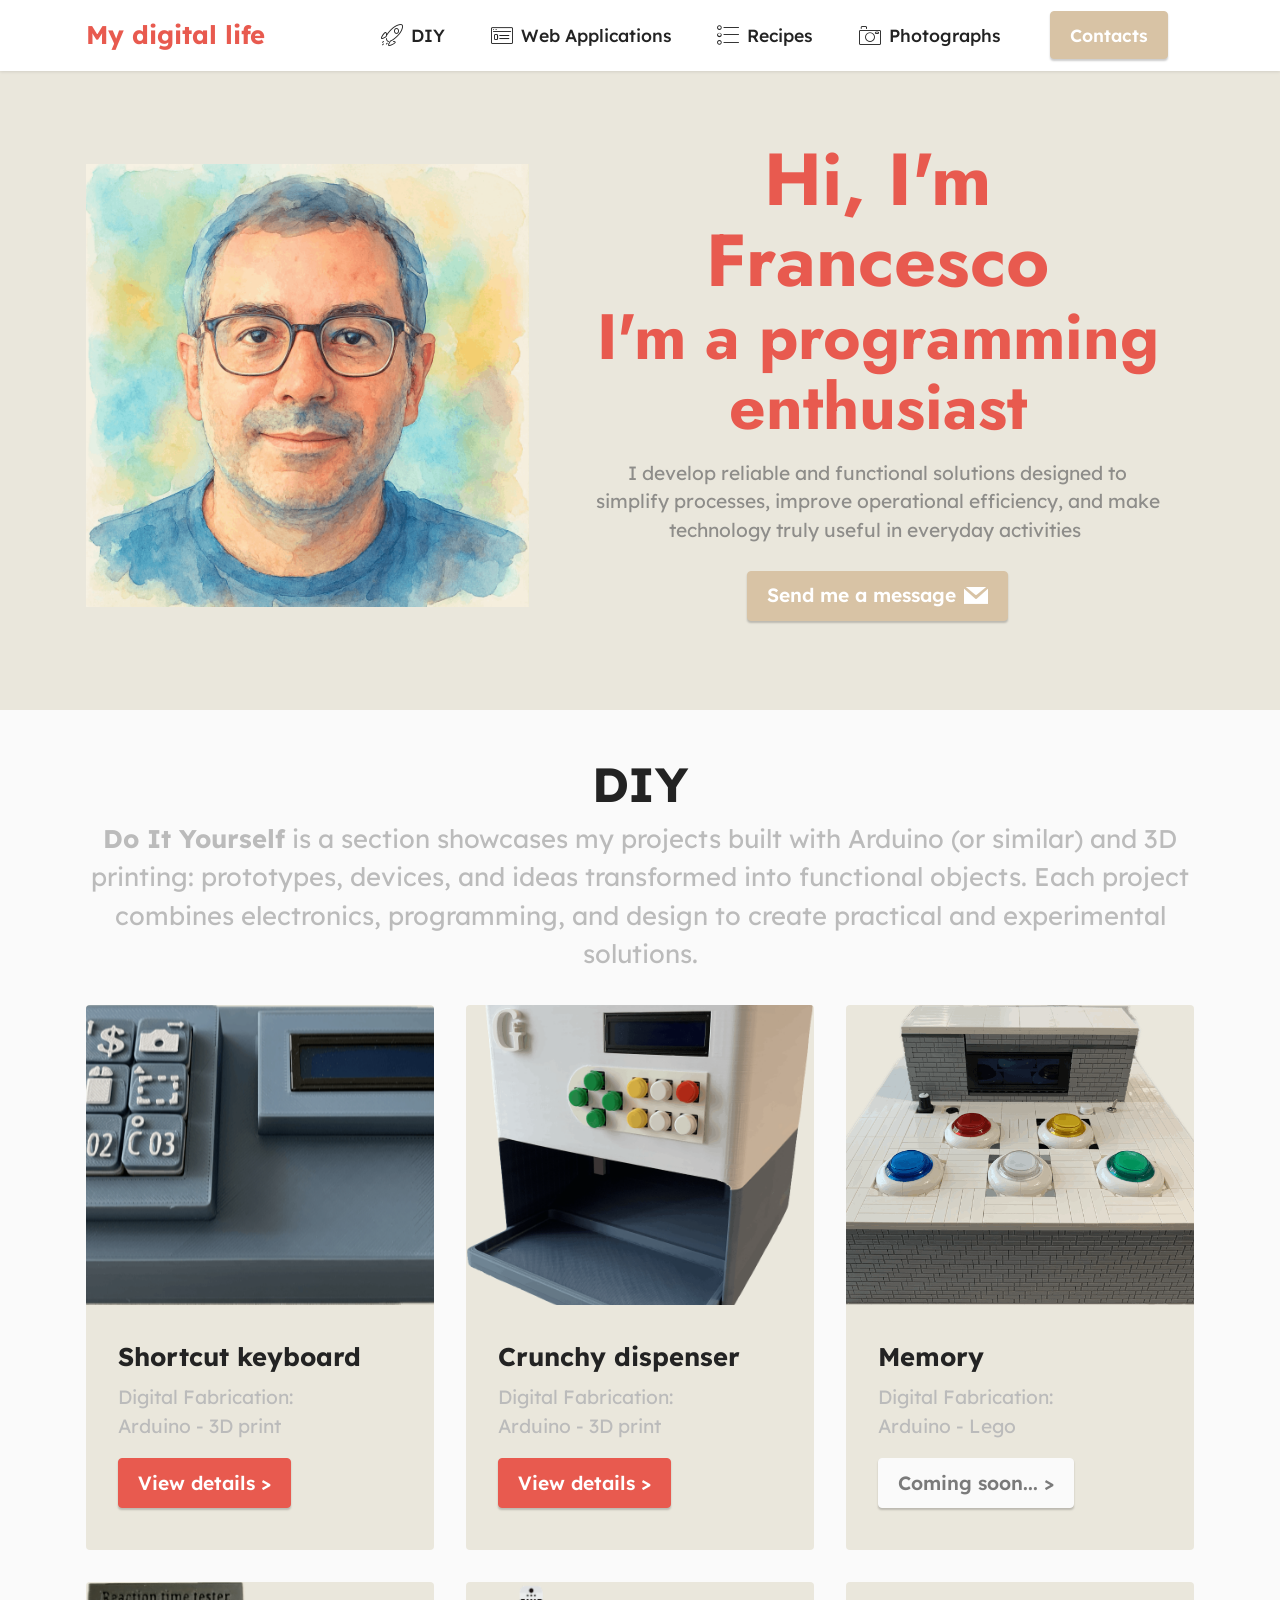
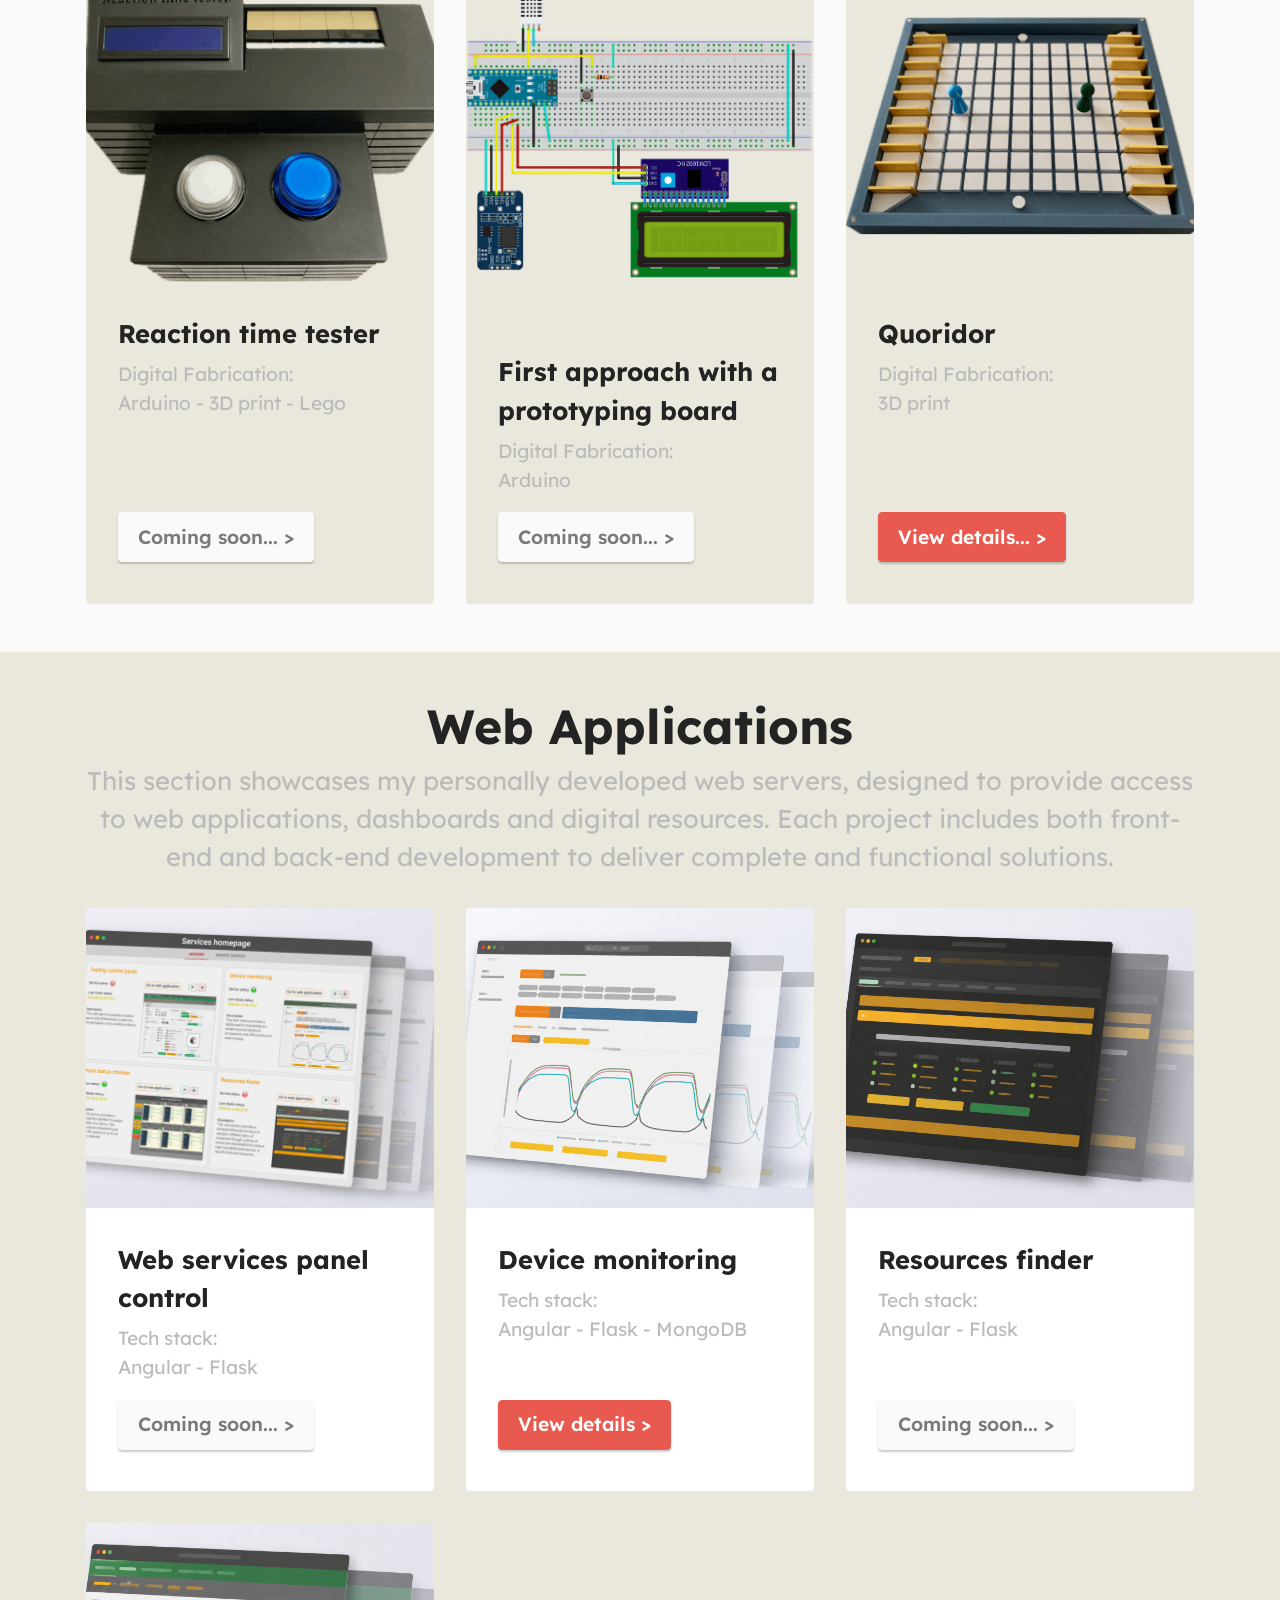
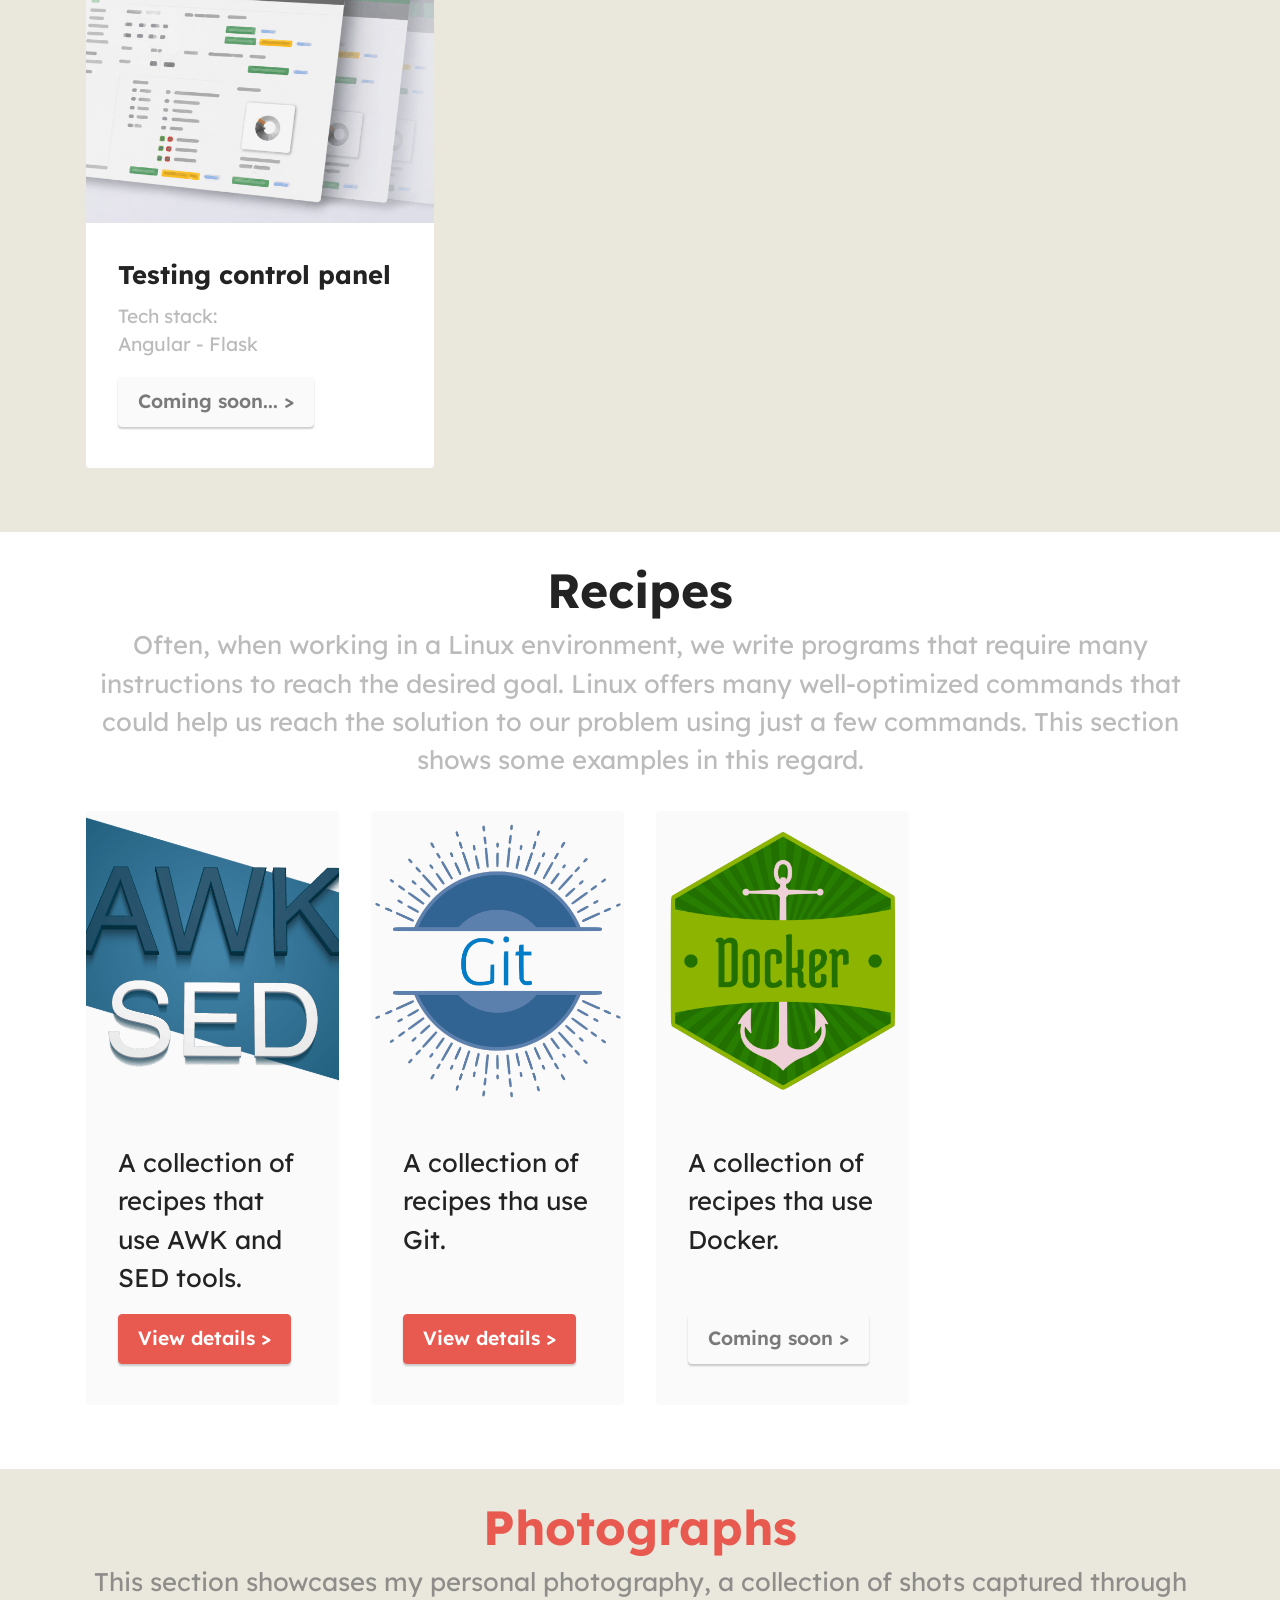
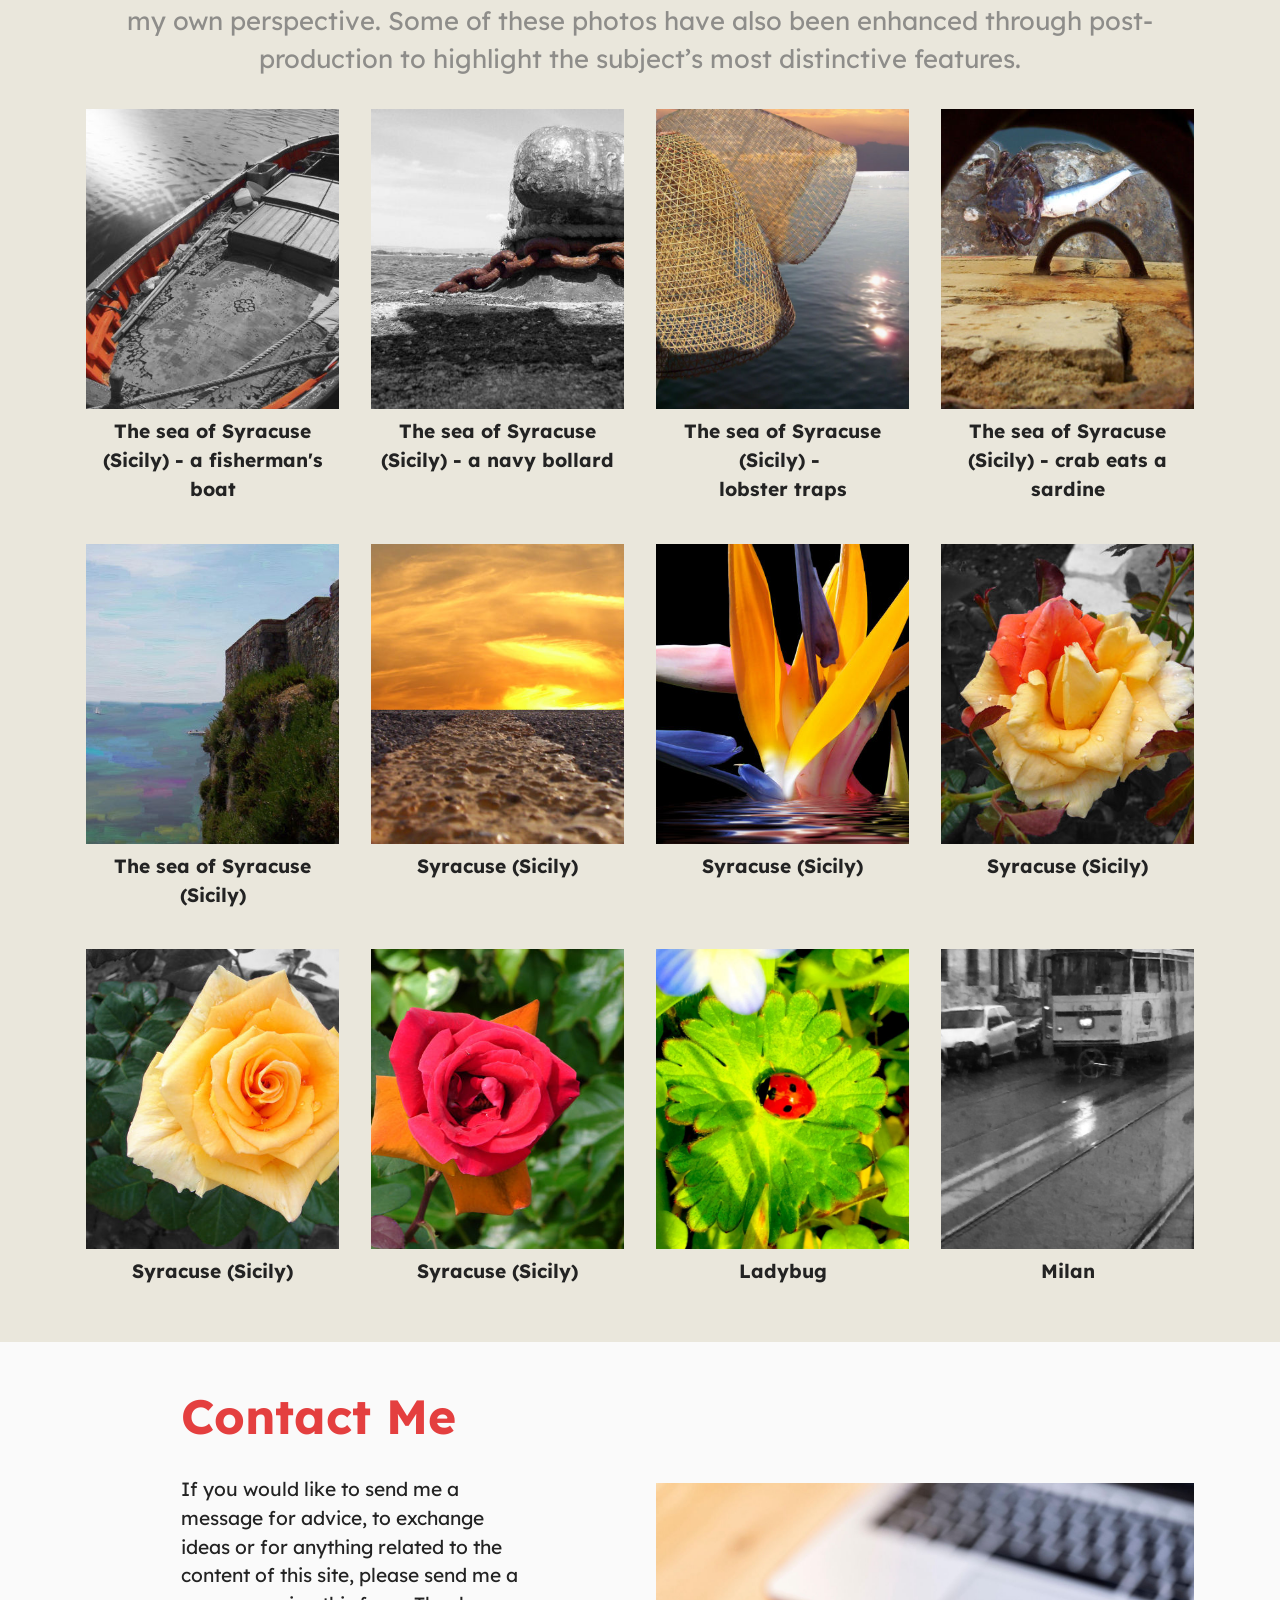
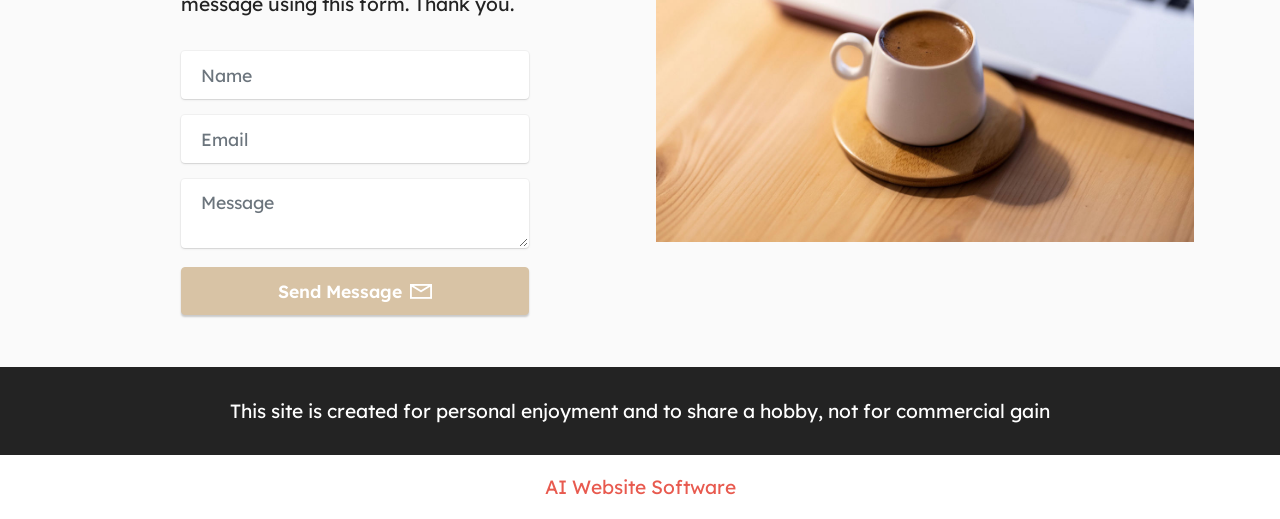
==== index.html @ 58c9d48b "Add prototyping board page" ====
<!DOCTYPE html>
<html  >
<head>
  <!-- Site made with Mobirise Website Builder v6.1.10, https://mobirise.com -->
  <meta charset="UTF-8">
  <meta http-equiv="X-UA-Compatible" content="IE=edge">
  <meta name="generator" content="Mobirise v6.1.10, mobirise.com">
  <meta name="viewport" content="width=device-width, initial-scale=1, minimum-scale=1">
  <link rel="shortcut icon" href="assets/images/logo.png" type="image/x-icon">
  <meta name="description" content="">
  
  
  <title>Home</title>
  <link rel="stylesheet" href="assets/web/assets/mobirise-icons/mobirise-icons.css">
  <link rel="stylesheet" href="assets/web/assets/mobirise-icons2/mobirise2.css">
  <link rel="stylesheet" href="assets/bootstrap/css/bootstrap.min.css">
  <link rel="stylesheet" href="assets/dropdown/css/style.css">
  <link rel="stylesheet" href="assets/socicon/css/styles.css">
  <link rel="stylesheet" href="assets/theme/css/style.css">
  <link rel="preload" href="https://fonts.googleapis.com/css?family=Jost:100,200,300,400,500,600,700,800,900,100i,200i,300i,400i,500i,600i,700i,800i,900i&display=swap" as="style" onload="this.onload=null;this.rel='stylesheet'">
  <noscript><link rel="stylesheet" href="https://fonts.googleapis.com/css?family=Jost:100,200,300,400,500,600,700,800,900,100i,200i,300i,400i,500i,600i,700i,800i,900i&display=swap"></noscript>
  <link rel="preload" href="https://fonts.googleapis.com/css?family=Lexend:100,200,300,400,500,600,700,800,900&display=swap" as="style" onload="this.onload=null;this.rel='stylesheet'">
  <noscript><link rel="stylesheet" href="https://fonts.googleapis.com/css?family=Lexend:100,200,300,400,500,600,700,800,900&display=swap"></noscript>
  <link rel="preload" as="style" href="assets/mobirise/css/mbr-additional.css?v=r45ibG"><link rel="stylesheet" href="assets/mobirise/css/mbr-additional.css?v=r45ibG" type="text/css">

  
  
  
</head>
<body>
  
  <section data-bs-version="5.1" class="menu menu2 cid-sFF0ciwnEL" once="menu" id="menu2-0">
    
    <nav class="navbar navbar-dropdown navbar-fixed-top navbar-expand-lg">
        <div class="container">
            <div class="navbar-brand">
                
                <span class="navbar-caption-wrap"><a class="navbar-caption text-primary display-5" href="index.html">My digital life</a></span>
            </div>
            <button class="navbar-toggler" type="button" data-toggle="collapse" data-bs-toggle="collapse" data-target="#navbarSupportedContent" data-bs-target="#navbarSupportedContent" aria-controls="navbarNavAltMarkup" aria-expanded="false" aria-label="Toggle navigation">
                <div class="hamburger">
                    <span></span>
                    <span></span>
                    <span></span>
                    <span></span>
                </div>
            </button>
            <div class="collapse navbar-collapse" id="navbarSupportedContent">
                <ul class="navbar-nav nav-dropdown" data-app-modern-menu="true"><li class="nav-item"><a class="nav-link link text-black text-primary show display-4" href="index.html#features4-i" aria-expanded="false"><span class="mbri-rocket mbr-iconfont mbr-iconfont-btn"></span>DIY</a></li><li class="nav-item"><a class="nav-link link text-black text-primary display-4" href="index.html#features4-k" aria-expanded="false"><span class="mbri-sites mbr-iconfont mbr-iconfont-btn"></span>Web Applications</a></li><li class="nav-item"><a class="nav-link link text-black text-primary display-4" href="index.html#content2-1x"><span class="mbri-bulleted-list mbr-iconfont mbr-iconfont-btn"></span>Recipes</a></li><li class="nav-item"><a class="nav-link link text-black text-primary display-4" href="index.html#gallery5-0" target="_blank"><span class="mbri-camera mbr-iconfont mbr-iconfont-btn"></span>Photographs</a></li></ul>
                
                <div class="navbar-buttons mbr-section-btn"><a class="btn btn-secondary display-4" href="index.html#form4-6">
                        Contacts</a></div>
            </div>
        </div>
    </nav>
</section>

<section data-bs-version="5.1" class="header11 cid-vdPvAyD0F6" id="header11-x">

    

    

    <div class="container">
        <div class="row justify-content-center">
            <div class="col-12 col-md-5 image-wrapper">
                <img class="w-100" src="assets/images/francesco-1-1024x1024.png" alt="">
            </div>
            <div class="col-12 col-md">
                <div class="text-wrapper text-center">
                    <h1 class="mbr-section-title mbr-fonts-style mb-3 display-1">
                        <strong>
</strong><div><strong style="font-size: 4.6rem;">Hi, I'm</strong></div><div><strong style="font-size: 4.6rem;">Francesco</strong><br></div><div><strong>I'm a programming enthusiast</strong></div></h1>
                    <p class="mbr-text mbr-fonts-style display-7">I develop reliable and functional solutions designed to simplify processes, improve operational efficiency, and make technology truly useful in everyday activities&nbsp;</p>
                    <div class="mbr-section-btn mt-3"><a class="btn btn-secondary display-7" href="index.html#form4-6"><span class="socicon socicon-mail mbr-iconfont mbr-iconfont-btn"></span>Send me a message</a></div>
                </div>
            </div>
        </div>
    </div>
</section>

<section data-bs-version="5.1" class="features4 cid-vdasGCXBmR" id="features4-i">
    
    
    <div class="container">
        <div class="mbr-section-head">
            <h4 class="mbr-section-title mbr-fonts-style align-center mb-0 display-2">
                <strong>DIY</strong></h4>
            <h4 class="mbr-section-subtitle mbr-fonts-style align-center mb-0 mt-2 display-5"><strong>Do It Yourself</strong> is a section showcases my projects built with Arduino (or similar) and 3D printing: prototypes, devices, and ideas transformed into functional objects. Each project combines electronics, programming, and design to create practical and experimental solutions.</h4>
        </div>
        <div class="row mt-4">
            <div class="item features-image col-12 col-md-6 col-lg-4">
                <div class="item-wrapper">
                    <div class="item-img">
                        <img src="assets/images/soggetto-2-816x407.png" alt="" title="" data-slide-to="0" data-bs-slide-to="0">
                    </div>
                    <div class="item-content">
                        <h5 class="item-title mbr-fonts-style display-5"><strong>Shortcut keyboard</strong></h5>
                        <h6 class="item-subtitle mbr-fonts-style mt-1 display-7">Digital Fabrication:<br>Arduino - 3D print</h6>
                        
                    </div>
                    <div class="mbr-section-btn item-footer mt-2"><a href="page1.html" class="btn item-btn btn-primary display-7" target="_blank">View details &gt;</a></div>
                </div>
            </div>
            <div class="item features-image col-12 col-md-6 col-lg-4">
                <div class="item-wrapper">
                    <div class="item-img">
                        <img src="assets/images/dispenser-2-816x970.png" alt="" title="" data-slide-to="1" data-bs-slide-to="1">
                    </div>
                    <div class="item-content">
                        <h5 class="item-title mbr-fonts-style display-5"><strong>Crunchy dispenser</strong></h5>
                        <h6 class="item-subtitle mbr-fonts-style mt-1 display-7">Digital Fabrication:<br>Arduino - 3D print</h6>
                        
                    </div>
                    <div class="mbr-section-btn item-footer mt-2"><a href="page2.html" class="btn item-btn btn-primary display-7" target="_blank">View details &gt;</a></div>
                </div>
            </div>
            <div class="item features-image col-12 col-md-6 col-lg-4">
                <div class="item-wrapper">
                    <div class="item-img">
                        <img src="assets/images/dispenser-816x531.png" alt="" title="" data-slide-to="2" data-bs-slide-to="2">
                    </div>
                    <div class="item-content">
                        <h5 class="item-title mbr-fonts-style display-5"><strong>Memory</strong></h5>
                        <h6 class="item-subtitle mbr-fonts-style mt-1 display-7">Digital Fabrication:<br>Arduino - Lego</h6>
                        
                    </div>
                    <div class="mbr-section-btn item-footer mt-2"><a href="index.html" class="btn item-btn btn-white display-7">Coming soon... &gt;</a></div>
                </div>
            </div><div class="item features-image col-12 col-md-6 col-lg-4">
                <div class="item-wrapper">
                    <div class="item-img">
                        <img src="assets/images/reaction-time-tester.-816x626.png" alt="" title="" data-slide-to="3" data-bs-slide-to="3">
                    </div>
                    <div class="item-content">
                        <h5 class="item-title mbr-fonts-style display-5"><strong>Reaction time tester</strong></h5>
                        <h6 class="item-subtitle mbr-fonts-style mt-1 display-7">Digital Fabrication:<br>Arduino - 3D print - Lego</h6>
                        
                    </div>
                    <div class="mbr-section-btn item-footer mt-2"><a href="index.html" class="btn item-btn btn-white display-7">Coming soon... &gt;</a></div>
                </div>
            </div><div class="item features-image col-12 col-md-6 col-lg-4">
                <div class="item-wrapper">
                    <div class="item-img">
                        <img src="assets/images/breadboardview-765x636.png" alt="" title="" data-slide-to="4" data-bs-slide-to="4">
                    </div>
                    <div class="item-content">
                        <h5 class="item-title mbr-fonts-style display-5"><br><div><strong>First approach with a prototyping board</strong></div></h5>
                        <h6 class="item-subtitle mbr-fonts-style mt-1 display-7">Digital Fabrication:<br>Arduino</h6>
                        
                    </div>
                    <div class="mbr-section-btn item-footer mt-2"><a href="index.html" class="btn item-btn btn-white display-7">Coming soon... &gt;</a></div>
                </div>
            </div><div class="item features-image col-12 col-md-6 col-lg-4">
                <div class="item-wrapper">
                    <div class="item-img">
                        <img src="assets/images/quoridor-s1-816x614.png" alt="" title="" data-slide-to="5" data-bs-slide-to="5">
                    </div>
                    <div class="item-content">
                        <h5 class="item-title mbr-fonts-style display-5"><strong>Quoridor</strong></h5>
                        <h6 class="item-subtitle mbr-fonts-style mt-1 display-7">Digital Fabrication:<br>3D print</h6>
                        
                    </div>
                    <div class="mbr-section-btn item-footer mt-2"><a href="page4.html" class="btn item-btn btn-primary display-7" target="_blank">View details... &gt;</a></div>
                </div>
            </div>

        </div>
    </div>
</section>

<section data-bs-version="5.1" class="features4 cid-vdaPgV0mDI" id="features4-k">
    
    
    <div class="container">
        <div class="mbr-section-head">
            <h4 class="mbr-section-title mbr-fonts-style align-center mb-0 display-2">
                <strong>Web Applications</strong></h4>
            <h5 class="mbr-section-subtitle mbr-fonts-style align-center mb-0 mt-2 display-5">This section showcases my personally developed web servers, designed to provide access to web applications, dashboards and digital resources. Each project includes both front-end and back-end development to deliver complete and functional solutions.</h5>
        </div>
        <div class="row mt-4">
            <div class="item features-image col-12 col-md-6 col-lg-4">
                <div class="item-wrapper">
                    <div class="item-img">
                        <img src="assets/images/img-control-web-masaic-816x604.png" alt="Mobirise Website Builder" title="">
                    </div>
                    <div class="item-content">
                        <h5 class="item-title mbr-fonts-style display-5"><strong>Web services panel control</strong></h5>
                        <h6 class="item-subtitle mbr-fonts-style mt-1 display-7">Tech stack:<br>Angular - Flask</h6>
                        
                    </div>
                    <div class="mbr-section-btn item-footer mt-2"><a href="index.html" class="btn item-btn btn-white display-7">Coming soon... &gt;</a></div>
                </div>
            </div>
            <div class="item features-image col-12 col-md-6 col-lg-4">
                <div class="item-wrapper">
                    <div class="item-img">
                        <img src="assets/images/img-device-monitoring-1-816x554.png" alt="" title="">
                    </div>
                    <div class="item-content">
                        <h5 class="item-title mbr-fonts-style display-5"><div><strong>Device monitoring</strong></div></h5>
                        <h6 class="item-subtitle mbr-fonts-style mt-1 display-7">Tech stack:<br>Angular - Flask - MongoDB</h6>
                        
                    </div>
                    <div class="mbr-section-btn item-footer mt-2"><a href="page6.html" class="btn item-btn btn-primary display-7" target="_blank">View details &gt;</a></div>
                </div>
            </div><div class="item features-image col-12 col-md-6 col-lg-4">
                <div class="item-wrapper">
                    <div class="item-img">
                        <img src="assets/images/img-catalog-mosaic-816x554.png" alt="" title="" data-slide-to="3" data-bs-slide-to="4">
                    </div>
                    <div class="item-content">
                        <h5 class="item-title mbr-fonts-style display-5"><strong>Resources finder</strong></h5>
                        <h6 class="item-subtitle mbr-fonts-style mt-1 display-7">Tech stack:<br>Angular - Flask</h6>
                        
                    </div>
                    <div class="mbr-section-btn item-footer mt-2"><a href="index.html" class="btn item-btn btn-white display-7">Coming soon... &gt;</a></div>
                </div>
            </div><div class="item features-image col-12 col-md-6 col-lg-4">
                <div class="item-wrapper">
                    <div class="item-img">
                        <img src="assets/images/img-tester-device-mosaic-816x555.png" alt="" title="" data-slide-to="4" data-bs-slide-to="5">
                    </div>
                    <div class="item-content">
                        <h5 class="item-title mbr-fonts-style display-5"><strong>Testing control panel</strong></h5>
                        <h6 class="item-subtitle mbr-fonts-style mt-1 display-7">Tech stack:<br>Angular - Flask</h6>
                        
                    </div>
                    <div class="mbr-section-btn item-footer mt-2"><a href="index.html" class="btn item-btn btn-white display-7">Coming soon... &gt;</a></div>
                </div>
            </div>
            

        </div>
    </div>
</section>

<section data-bs-version="5.1" class="content2 cid-veBmWMuYxO" id="content2-1x">
    
    
    <div class="container">
        <div class="mbr-section-head">
            <h4 class="mbr-section-title mbr-fonts-style align-center mb-0 display-2"><strong>Recipes</strong></h4>
            <h5 class="mbr-section-subtitle mbr-fonts-style align-center mb-0 mt-2 display-5">Often, when working in a Linux environment, we write programs that require many instructions to reach the desired goal. Linux offers many well-optimized commands that could help us reach the solution to our problem using just a few commands. This section shows some examples in this regard.</h5>
        </div>
        <div class="row mt-4">
            <div class="item features-image col-12 col-md-6 col-lg-3">
                <div class="item-wrapper">
                    <div class="item-img">
                        <img src="assets/images/img-awk-sed-595x595.png" alt="Mobirise Website Builder" title="" data-slide-to="0" data-bs-slide-to="0">
                    </div>
                    <div class="item-content">
                        <h5 class="item-title mbr-fonts-style display-5">A collection of recipes that use AWK and SED tools.</h5>
                        
                        
                    </div>
                    <div class="mbr-section-btn item-footer mt-2"><a class="btn item-btn btn-primary display-7" href="page3.html" target="_blank">View details &gt;</a></div>
                </div>
            </div>
            <div class="item features-image col-12 col-md-6 col-lg-3">
                <div class="item-wrapper">
                    <div class="item-img">
                        <img src="assets/images/git-logo-596x596.png" alt="Mobirise Website Builder" title="" data-slide-to="1" data-bs-slide-to="1">
                    </div>
                    <div class="item-content">
                        <h5 class="item-title mbr-fonts-style display-5">A collection of recipes tha use Git.</h5>
                        
                        
                    </div>
                    <div class="mbr-section-btn item-footer mt-2"><a href="page5.html" class="btn item-btn btn-primary display-7" target="_blank">View details &gt;</a></div>
                </div>
            </div><div class="item features-image col-12 col-md-6 col-lg-3">
                <div class="item-wrapper">
                    <div class="item-img">
                        <img src="assets/images/img-recipe-docker-1024x1024.png" alt="Mobirise Website Builder" title="" data-slide-to="2" data-bs-slide-to="2">
                    </div>
                    <div class="item-content">
                        <h5 class="item-title mbr-fonts-style display-5">A collection of recipes tha use Docker.</h5>
                        
                        
                    </div>
                    <div class="mbr-section-btn item-footer mt-2"><a href="index.html" class="btn item-btn btn-white display-7">Coming soon &gt;</a></div>
                </div>
            </div>
            

        </div>
    </div>
</section>

<section data-bs-version="5.1" class="gallery5 mbr-gallery cid-vd1FthjIG8" id="gallery5-0">
    

    

    <div class="container">
        <div class="mbr-section-head">
            <h3 class="mbr-section-title mbr-fonts-style align-center m-0 display-2"><strong>Photographs</strong></h3>
            <h4 class="mbr-section-subtitle mbr-fonts-style align-center mb-0 mt-2 display-5">This section showcases my personal photography, a collection of shots captured through my own perspective. Some of these photos have also been enhanced through post-production to highlight the subject’s most distinctive features.</h4>
        </div>
        <div class="row mbr-gallery mt-4">
            <div class="col-12 col-md-6 col-lg-3 item gallery-image active">
                <div class="item-wrapper" data-toggle="modal" data-bs-toggle="modal" data-target="#vialQbQ2Az-modal" data-bs-target="#vialQbQ2Az-modal">
                    <img class="w-100" src="assets/images/100-1818-plus5-noiseless-596x450.jpg" alt="" data-slide-to="0" data-bs-slide-to="0" data-target="#lb-vialQbQ2Az" data-bs-target="#lb-vialQbQ2Az">
                    <div class="icon-wrapper">
                        <span class="mobi-mbri mobi-mbri-search mbr-iconfont mbr-iconfont-btn"></span>
                    </div>
                </div>
                <h6 class="mbr-item-subtitle mbr-fonts-style align-center mb-2 mt-2 display-7"><strong>The sea of Syracuse (Sicily) - a fisherman's boat</strong></h6>
            </div>
            
            <div class="col-12 col-md-6 col-lg-3 item gallery-image">
                <div class="item-wrapper" data-toggle="modal" data-bs-toggle="modal" data-target="#vialQbQ2Az-modal" data-bs-target="#vialQbQ2Az-modal">
                    <img class="w-100" src="assets/images/100-1758-plus2-596x450.jpg" alt="" data-slide-to="1" data-bs-slide-to="1" data-target="#lb-vialQbQ2Az" data-bs-target="#lb-vialQbQ2Az">
                    <div class="icon-wrapper">
                        <span class="mobi-mbri mobi-mbri-search mbr-iconfont mbr-iconfont-btn"></span>
                    </div>
                </div>
                <h6 class="mbr-item-subtitle mbr-fonts-style align-center mb-2 mt-2 display-7"><strong>The sea of Syracuse (Sicily) - a navy bollard</strong></h6>
            </div><div class="col-12 col-md-6 col-lg-3 item gallery-image">
                <div class="item-wrapper" data-toggle="modal" data-bs-toggle="modal" data-target="#vialQbQ2Az-modal" data-bs-target="#vialQbQ2Az-modal">
                    <img class="w-100" src="assets/images/nasse-end-596x790.jpg" alt="" data-slide-to="2" data-bs-slide-to="2" data-target="#lb-vialQbQ2Az" data-bs-target="#lb-vialQbQ2Az">
                    <div class="icon-wrapper">
                        <span class="mobi-mbri mobi-mbri-search mbr-iconfont mbr-iconfont-btn"></span>
                    </div>
                </div>
                <h6 class="mbr-item-subtitle mbr-fonts-style align-center mb-2 mt-2 display-7"><strong>The sea of Syracuse (Sicily) -&nbsp;</strong><div><strong>lobster traps</strong></div></h6>
            </div><div class="col-12 col-md-6 col-lg-3 item gallery-image">
                <div class="item-wrapper" data-toggle="modal" data-bs-toggle="modal" data-target="#vialQbQ2Az-modal" data-bs-target="#vialQbQ2Az-modal">
                    <img class="w-100" src="assets/images/plus-596x450.jpg" alt="" data-slide-to="3" data-bs-slide-to="3" data-target="#lb-vialQbQ2Az" data-bs-target="#lb-vialQbQ2Az">
                    <div class="icon-wrapper">
                        <span class="mobi-mbri mobi-mbri-search mbr-iconfont mbr-iconfont-btn"></span>
                    </div>
                </div>
                <h6 class="mbr-item-subtitle mbr-fonts-style align-center mb-2 mt-2 display-7"><strong>The sea of Syracuse (Sicily) - crab eats a sardine</strong></h6>
            </div>
            <div class="col-12 col-md-6 col-lg-3 item gallery-image">
                <div class="item-wrapper" data-toggle="modal" data-bs-toggle="modal" data-target="#vialQbQ2Az-modal" data-bs-target="#vialQbQ2Az-modal">
                    <img class="w-100" src="assets/images/100-1783-plus2-596x450.jpg" alt="" data-slide-to="4" data-bs-slide-to="4" data-target="#lb-vialQbQ2Az" data-bs-target="#lb-vialQbQ2Az">
                    <div class="icon-wrapper">
                        <span class="mobi-mbri mobi-mbri-search mbr-iconfont mbr-iconfont-btn"></span>
                    </div>
                </div>
                <h6 class="mbr-item-subtitle mbr-fonts-style align-center mb-2 mt-2 display-7"><strong>The sea of Syracuse (Sicily)</strong></h6>
            </div><div class="col-12 col-md-6 col-lg-3 item gallery-image">
                <div class="item-wrapper" data-toggle="modal" data-bs-toggle="modal" data-target="#vialQbQ2Az-modal" data-bs-target="#vialQbQ2Az-modal">
                    <img class="w-100" src="assets/images/100-1888-plus-596x450.jpg" alt="" data-slide-to="5" data-bs-slide-to="5" data-target="#lb-vialQbQ2Az" data-bs-target="#lb-vialQbQ2Az">
                    <div class="icon-wrapper">
                        <span class="mobi-mbri mobi-mbri-search mbr-iconfont mbr-iconfont-btn"></span>
                    </div>
                </div>
                <h6 class="mbr-item-subtitle mbr-fonts-style align-center mb-2 mt-2 display-7"><strong>Syracuse (Sicily)</strong></h6>
            </div><div class="col-12 col-md-6 col-lg-3 item gallery-image">
                <div class="item-wrapper" data-toggle="modal" data-bs-toggle="modal" data-target="#vialQbQ2Az-modal" data-bs-target="#vialQbQ2Az-modal">
                    <img class="w-100" src="assets/images/sterlizia-3-596x449.jpg" alt="" data-slide-to="6" data-bs-slide-to="6" data-target="#lb-vialQbQ2Az" data-bs-target="#lb-vialQbQ2Az">
                    <div class="icon-wrapper">
                        <span class="mobi-mbri mobi-mbri-search mbr-iconfont mbr-iconfont-btn"></span>
                    </div>
                </div>
                <h6 class="mbr-item-subtitle mbr-fonts-style align-center mb-2 mt-2 display-7"><strong>Syracuse (Sicily)</strong></h6>
            </div><div class="col-12 col-md-6 col-lg-3 item gallery-image">
                <div class="item-wrapper" data-toggle="modal" data-bs-toggle="modal" data-target="#vialQbQ2Az-modal" data-bs-target="#vialQbQ2Az-modal">
                    <img class="w-100" src="assets/images/dsc00509-plus-596x447.jpg" alt="" data-slide-to="7" data-bs-slide-to="7" data-target="#lb-vialQbQ2Az" data-bs-target="#lb-vialQbQ2Az">
                    <div class="icon-wrapper">
                        <span class="mobi-mbri mobi-mbri-search mbr-iconfont mbr-iconfont-btn"></span>
                    </div>
                </div>
                <h6 class="mbr-item-subtitle mbr-fonts-style align-center mb-2 mt-2 display-7"><strong>Syracuse (Sicily)</strong></h6>
            </div><div class="col-12 col-md-6 col-lg-3 item gallery-image">
                <div class="item-wrapper" data-toggle="modal" data-bs-toggle="modal" data-target="#vialQbQ2Az-modal" data-bs-target="#vialQbQ2Az-modal">
                    <img class="w-100" src="assets/images/dsc00510-596x462.jpg" alt="" data-slide-to="8" data-bs-slide-to="8" data-target="#lb-vialQbQ2Az" data-bs-target="#lb-vialQbQ2Az">
                    <div class="icon-wrapper">
                        <span class="mobi-mbri mobi-mbri-search mbr-iconfont mbr-iconfont-btn"></span>
                    </div>
                </div>
                <h6 class="mbr-item-subtitle mbr-fonts-style align-center mb-2 mt-2 display-7"><strong>Syracuse (Sicily)</strong></h6>
            </div><div class="col-12 col-md-6 col-lg-3 item gallery-image">
                <div class="item-wrapper" data-toggle="modal" data-bs-toggle="modal" data-target="#vialQbQ2Az-modal" data-bs-target="#vialQbQ2Az-modal">
                    <img class="w-100" src="assets/images/dsc00529-596x447.jpg" alt="" data-slide-to="9" data-bs-slide-to="9" data-target="#lb-vialQbQ2Az" data-bs-target="#lb-vialQbQ2Az">
                    <div class="icon-wrapper">
                        <span class="mobi-mbri mobi-mbri-search mbr-iconfont mbr-iconfont-btn"></span>
                    </div>
                </div>
                <h6 class="mbr-item-subtitle mbr-fonts-style align-center mb-2 mt-2 display-7"><strong>Syracuse (Sicily)</strong></h6>
            </div><div class="col-12 col-md-6 col-lg-3 item gallery-image">
                <div class="item-wrapper" data-toggle="modal" data-bs-toggle="modal" data-target="#vialQbQ2Az-modal" data-bs-target="#vialQbQ2Az-modal">
                    <img class="w-100" src="assets/images/img-2663-596x1060.jpg" alt="" data-slide-to="10" data-bs-slide-to="10" data-target="#lb-vialQbQ2Az" data-bs-target="#lb-vialQbQ2Az">
                    <div class="icon-wrapper">
                        <span class="mobi-mbri mobi-mbri-search mbr-iconfont mbr-iconfont-btn"></span>
                    </div>
                </div>
                <h6 class="mbr-item-subtitle mbr-fonts-style align-center mb-2 mt-2 display-7"><div><strong>Ladybug</strong></div></h6>
            </div><div class="col-12 col-md-6 col-lg-3 item gallery-image">
                <div class="item-wrapper" data-toggle="modal" data-bs-toggle="modal" data-target="#vialQbQ2Az-modal" data-bs-target="#vialQbQ2Az-modal">
                    <img class="w-100" src="assets/images/img-ph-14-596x795.jpg" alt="" data-slide-to="11" data-bs-slide-to="11" data-target="#lb-vialQbQ2Az" data-bs-target="#lb-vialQbQ2Az">
                    <div class="icon-wrapper">
                        <span class="mobi-mbri mobi-mbri-search mbr-iconfont mbr-iconfont-btn"></span>
                    </div>
                </div>
                <h6 class="mbr-item-subtitle mbr-fonts-style align-center mb-2 mt-2 display-7"><strong>Milan</strong></h6>
            </div>
        </div>

        <div class="modal mbr-slider" tabindex="-1" role="dialog" aria-hidden="true" id="vialQbQ2Az-modal">
            <div class="modal-dialog" role="document">
                <div class="modal-content">
                    <div class="modal-body">
                        <div class="carousel slide carousel-fade" id="lb-vialQbQ2Az" data-interval="5000" data-bs-interval="5000">
                            <div class="carousel-inner">
                                <div class="carousel-item active">
                                    <img class="d-block w-100" src="assets/images/100-1818-plus5-noiseless-596x450.jpg" alt="Mobirise Website Builder">
                                </div>
                                
                                <div class="carousel-item">
                                    <img class="d-block w-100" src="assets/images/100-1758-plus2-596x450.jpg" alt="Mobirise Website Builder">
                                </div><div class="carousel-item">
                                    <img class="d-block w-100" src="assets/images/nasse-end-596x790.jpg" alt="Mobirise Website Builder">
                                </div><div class="carousel-item">
                                    <img class="d-block w-100" src="assets/images/plus-596x450.jpg" alt="Mobirise Website Builder">
                                </div>
                                <div class="carousel-item">
                                    <img class="d-block w-100" src="assets/images/100-1783-plus2-596x450.jpg" alt="Mobirise Website Builder">
                                </div><div class="carousel-item">
                                    <img class="d-block w-100" src="assets/images/100-1888-plus-596x450.jpg" alt="Mobirise Website Builder">
                                </div><div class="carousel-item">
                                    <img class="d-block w-100" src="assets/images/sterlizia-3-596x449.jpg" alt="Mobirise Website Builder">
                                </div><div class="carousel-item">
                                    <img class="d-block w-100" src="assets/images/dsc00509-plus-596x447.jpg" alt="Mobirise Website Builder">
                                </div><div class="carousel-item">
                                    <img class="d-block w-100" src="assets/images/dsc00510-596x462.jpg" alt="Mobirise Website Builder">
                                </div><div class="carousel-item">
                                    <img class="d-block w-100" src="assets/images/dsc00529-596x447.jpg" alt="Mobirise Website Builder">
                                </div><div class="carousel-item">
                                    <img class="d-block w-100" src="assets/images/img-2663-596x1060.jpg" alt="Mobirise Website Builder">
                                </div><div class="carousel-item">
                                    <img class="d-block w-100" src="assets/images/img-ph-14-596x795.jpg" alt="Mobirise Website Builder">
                                </div>
                            </div>
                            <ol class="carousel-indicators">
                                <li data-slide-to="0" data-bs-slide-to="0" class="active" data-target="#lb-vialQbQ2Az" data-bs-target="#lb-vialQbQ2Az"></li>
                                <li data-slide-to="1" data-bs-slide-to="1" data-target="#lb-vialQbQ2Az" data-bs-target="#lb-vialQbQ2Az"></li>
                                <li data-slide-to="2" data-bs-slide-to="2" data-target="#lb-vialQbQ2Az" data-bs-target="#lb-vialQbQ2Az"></li><li data-slide-to="3" data-bs-slide-to="3" data-target="#lb-vialQbQ2Az" data-bs-target="#lb-vialQbQ2Az"></li>
                                <li data-slide-to="4" data-bs-slide-to="4" data-target="#lb-vialQbQ2Az" data-bs-target="#lb-vialQbQ2Az"></li><li data-slide-to="5" data-bs-slide-to="5" data-target="#lb-vialQbQ2Az" data-bs-target="#lb-vialQbQ2Az"></li><li data-slide-to="6" data-bs-slide-to="6" data-target="#lb-vialQbQ2Az" data-bs-target="#lb-vialQbQ2Az"></li><li data-slide-to="7" data-bs-slide-to="7" data-target="#lb-vialQbQ2Az" data-bs-target="#lb-vialQbQ2Az"></li><li data-slide-to="8" data-bs-slide-to="8" data-target="#lb-vialQbQ2Az" data-bs-target="#lb-vialQbQ2Az"></li><li data-slide-to="9" data-bs-slide-to="9" data-target="#lb-vialQbQ2Az" data-bs-target="#lb-vialQbQ2Az"></li><li data-slide-to="10" data-bs-slide-to="10" data-target="#lb-vialQbQ2Az" data-bs-target="#lb-vialQbQ2Az"></li><li data-slide-to="11" data-bs-slide-to="11" data-target="#lb-vialQbQ2Az" data-bs-target="#lb-vialQbQ2Az"></li>
                            </ol>
                            <a role="button" href="" class="close" data-dismiss="modal" data-bs-dismiss="modal" aria-label="Close">
                            </a>
                            <a class="carousel-control-prev carousel-control" role="button" data-slide="prev" data-bs-slide="prev" href="#lb-vialQbQ2Az">
                                <span class="mobi-mbri mobi-mbri-arrow-prev" aria-hidden="true"></span>
                                <span class="sr-only visually-hidden">Previous</span>
                            </a>
                            <a class="carousel-control-next carousel-control" role="button" data-slide="next" data-bs-slide="next" href="#lb-vialQbQ2Az">
                                <span class="mobi-mbri mobi-mbri-arrow-next" aria-hidden="true"></span>
                                <span class="sr-only visually-hidden">Next</span>
                            </a>
                        </div>
                    </div>
                </div>
            </div>
        </div>
    </div>
</section>

<section data-bs-version="5.1" class="form4 cid-sFF3qL4anb" id="form4-6">

    

    

    <div class="container">
        <div class="row content-wrapper justify-content-center">
            <div class="col-lg-4 offset-lg-1 mbr-form" data-form-type="formoid">
<!--Formbuilder Form-->
<form action="https://mobirise.eu/" method="POST" class="mbr-form form-with-styler" data-form-title="Form Name"><input type="hidden" name="email" data-form-email="true" value="LJz6gf4y1LHfgpFdCvarb8e5nAD7tQ5QJDcPNhvkF8u5eCrEvqacn4eyQhEK6D12UsDW0kdKPi+qlyCGUKeu0MXfxoOlrs2KlP+VYpDJKazAdsigUbViWD6/McK9UsoG">
<div class="row">
<div hidden="hidden" data-form-alert="" class="alert alert-success col-12">Thanks for filling out the form!</div>
<div hidden="hidden" data-form-alert-danger="" class="alert alert-danger col-12">Oops...! some problem!</div>
</div>
<div class="dragArea row">
<div class="col-lg-12 col-md-12 col-sm-12">
<h1 class="mbr-section-title mb-4 display-2"><strong>Contact Me</strong></h1>
</div>
<div class="col-lg-12 col-md-12 col-sm-12">
<p class="mbr-text mbr-fonts-style mb-4 display-7"> If you would like to send me a message for advice, to exchange ideas or for anything related to the content of this site, please send me a message using this form. Thank you.</p>
</div>
<div data-for="name" class="col-lg-12 col-md col-12 form-group mb-3">
<input type="text" name="name" placeholder="Name" data-form-field="name" class="form-control display-7" value="" id="name-form4-6">
</div>
<div data-for="email" class="col-lg-12 col-md col-12 form-group mb-3">
<input type="email" name="email" placeholder="Email" data-form-field="email" class="form-control display-7" value="" id="email-form4-6">
</div>
<div class="col-lg-12 col-md-12 col-sm-12 form-group" data-for="textarea">
<textarea name="textarea" placeholder="Message" data-form-field="textarea" class="form-control display-7" id="textarea-form4-6"></textarea>
</div>
<div class="col-12 col-md-auto mbr-section-btn"><button type="submit" class="btn btn-secondary display-4"><span class="mobi-mbri mobi-mbri-letter mbr-iconfont mbr-iconfont-btn"></span>Send Message</button></div>
</div>
</form><!--Formbuilder Form-->
</div>
            <div class="col-lg-6 offset-lg-1 col-12">
                <div class="image-wrapper">
                    <img class="w-100" src="assets/images/mbr-1256x838.jpg" alt="Mobirise Website Builder">
                </div>
            </div>
        </div>
    </div>
</section>

<section data-bs-version="5.1" class="footer7 cid-vdaFhaCyhb" once="footers" id="footer7-j">

    

    

    <div class="container">
        <div class="media-container-row align-center mbr-white">
            <div class="col-12">
                <p class="mbr-text mb-0 mbr-fonts-style display-7">
                    This site is created for personal enjoyment and to share a hobby, not for commercial gain
                </p>
            </div>
        </div>
    </div>
</section><section class="display-7" style="padding: 0;align-items: center;justify-content: center;flex-wrap: wrap;    align-content: center;display: flex;position: relative;height: 4rem;"><a href="https://mobiri.se/" style="flex: 1 1;height: 4rem;position: absolute;width: 100%;z-index: 1;"><img alt="" style="height: 4rem;" src="[data-uri]"></a><p style="margin: 0;text-align: center;" class="display-7">&#8204;</p><a style="z-index:1" href="https://mobirise.com/builder/ai-website-builder.html">AI Website Software</a></section><script src="assets/bootstrap/js/bootstrap.bundle.min.js"></script>  <script src="assets/smoothscroll/smooth-scroll.js"></script>  <script src="assets/ytplayer/index.js"></script>  <script src="assets/dropdown/js/navbar-dropdown.js"></script>  <script src="assets/theme/js/script.js"></script>  <script src="assets/formoid/formoid.min.js"></script>  
  
  
</body>
</html>
---- assets/web/assets/mobirise-icons/mobirise-icons.css ----
@font-face {
  font-family: 'MobiriseIcons';
  src:  url('mobirise-icons.eot?spat4u');
  src:  url('mobirise-icons.eot?spat4u#iefix') format('embedded-opentype'),
    url('mobirise-icons.woff2?spat4u') format('woff2'),
    url('mobirise-icons.woff?spat4u') format('woff'),
    url('mobirise-icons.ttf?spat4u') format('truetype'),
    url('mobirise-icons.svg?spat4u#MobiriseIcons') format('svg');
  font-weight: normal;
  font-style: normal;
  font-display: swap;
}

[class^="mbri-"], [class*=" mbri-"] {
  /* use !important to prevent issues with browser extensions that change fonts */
  font-family: MobiriseIcons !important;
  speak: none;
  font-style: normal;
  font-weight: normal;
  font-variant: normal;
  text-transform: none;
  line-height: 1;

  /* Better Font Rendering =========== */
  -webkit-font-smoothing: antialiased;
  -moz-osx-font-smoothing: grayscale;
}

.mbri-add-submenu:before {
  content: "\e900";
}
.mbri-alert:before {
  content: "\e901";
}
.mbri-align-center:before {
  content: "\e902";
}
.mbri-align-justify:before {
  content: "\e903";
}
.mbri-align-left:before {
  content: "\e904";
}
.mbri-align-right:before {
  content: "\e905";
}
.mbri-android:before {
  content: "\e906";
}
.mbri-apple:before {
  content: "\e907";
}
.mbri-arrow-down:before {
  content: "\e908";
}
.mbri-arrow-next:before {
  content: "\e909";
}
.mbri-arrow-prev:before {
  content: "\e90a";
}
.mbri-arrow-up:before {
  content: "\e90b";
}
.mbri-bold:before {
  content: "\e90c";
}
.mbri-bookmark:before {
  content: "\e90d";
}
.mbri-bootstrap:before {
  content: "\e90e";
}
.mbri-briefcase:before {
  content: "\e90f";
}
.mbri-browse:before {
  content: "\e910";
}
.mbri-bulleted-list:before {
  content: "\e911";
}
.mbri-calendar:before {
  content: "\e912";
}
.mbri-camera:before {
  content: "\e913";
}
.mbri-cart-add:before {
  content: "\e914";
}
.mbri-cart-full:before {
  content: "\e915";
}
.mbri-cash:before {
  content: "\e916";
}
.mbri-change-style:before {
  content: "\e917";
}
.mbri-chat:before {
  content: "\e918";
}
.mbri-clock:before {
  content: "\e919";
}
.mbri-close:before {
  content: "\e91a";
}
.mbri-cloud:before {
  content: "\e91b";
}
.mbri-code:before {
  content: "\e91c";
}
.mbri-contact-form:before {
  content: "\e91d";
}
.mbri-credit-card:before {
  content: "\e91e";
}
.mbri-cursor-click:before {
  content: "\e91f";
}
.mbri-cust-feedback:before {
  content: "\e920";
}
.mbri-database:before {
  content: "\e921";
}
.mbri-delivery:before {
  content: "\e922";
}
.mbri-desktop:before {
  content: "\e923";
}
.mbri-devices:before {
  content: "\e924";
}
.mbri-down:before {
  content: "\e925";
}
.mbri-download:before {
  content: "\e989";
}
.mbri-drag-n-drop:before {
  content: "\e927";
}
.mbri-drag-n-drop2:before {
  content: "\e928";
}
.mbri-edit:before {
  content: "\e929";
}
.mbri-edit2:before {
  content: "\e92a";
}
.mbri-error:before {
  content: "\e92b";
}
.mbri-extension:before {
  content: "\e92c";
}
.mbri-features:before {
  content: "\e92d";
}
.mbri-file:before {
  content: "\e92e";
}
.mbri-flag:before {
  content: "\e92f";
}
.mbri-folder:before {
  content: "\e930";
}
.mbri-gift:before {
  content: "\e931";
}
.mbri-github:before {
  content: "\e932";
}
.mbri-globe:before {
  content: "\e933";
}
.mbri-globe-2:before {
  content: "\e934";
}
.mbri-growing-chart:before {
  content: "\e935";
}
.mbri-hearth:before {
  content: "\e936";
}
.mbri-help:before {
  content: "\e937";
}
.mbri-home:before {
  content: "\e938";
}
.mbri-hot-cup:before {
  content: "\e939";
}
.mbri-idea:before {
  content: "\e93a";
}
.mbri-image-gallery:before {
  content: "\e93b";
}
.mbri-image-slider:before {
  content: "\e93c";
}
.mbri-info:before {
  content: "\e93d";
}
.mbri-italic:before {
  content: "\e93e";
}
.mbri-key:before {
  content: "\e93f";
}
.mbri-laptop:before {
  content: "\e940";
}
.mbri-layers:before {
  content: "\e941";
}
.mbri-left-right:before {
  content: "\e942";
}
.mbri-left:before {
  content: "\e943";
}
.mbri-letter:before {
  content: "\e944";
}
.mbri-like:before {
  content: "\e945";
}
.mbri-link:before {
  content: "\e946";
}
.mbri-lock:before {
  content: "\e947";
}
.mbri-login:before {
  content: "\e948";
}
.mbri-logout:before {
  content: "\e949";
}
.mbri-magic-stick:before {
  content: "\e94a";
}
.mbri-map-pin:before {
  content: "\e94b";
}
.mbri-menu:before {
  content: "\e94c";
}
.mbri-mobile:before {
  content: "\e94d";
}
.mbri-mobile2:before {
  content: "\e94e";
}
.mbri-mobirise:before {
  content: "\e94f";
}
.mbri-more-horizontal:before {
  content: "\e950";
}
.mbri-more-vertical:before {
  content: "\e951";
}
.mbri-music:before {
  content: "\e952";
}
.mbri-new-file:before {
  content: "\e953";
}
.mbri-numbered-list:before {
  content: "\e954";
}
.mbri-opened-folder:before {
  content: "\e955";
}
.mbri-pages:before {
  content: "\e956";
}
.mbri-paper-plane:before {
  content: "\e957";
}
.mbri-paperclip:before {
  content: "\e958";
}
.mbri-photo:before {
  content: "\e959";
}
.mbri-photos:before {
  content: "\e95a";
}
.mbri-pin:before {
  content: "\e95b";
}
.mbri-play:before {
  content: "\e95c";
}
.mbri-plus:before {
  content: "\e95d";
}
.mbri-preview:before {
  content: "\e95e";
}
.mbri-print:before {
  content: "\e95f";
}
.mbri-protect:before {
  content: "\e960";
}
.mbri-question:before {
  content: "\e961";
}
.mbri-quote-left:before {
  content: "\e962";
}
.mbri-quote-right:before {
  content: "\e963";
}
.mbri-refresh:before {
  content: "\e964";
}
.mbri-responsive:before {
  content: "\e965";
}
.mbri-right:before {
  content: "\e966";
}
.mbri-rocket:before {
  content: "\e967";
}
.mbri-sad-face:before {
  content: "\e968";
}
.mbri-sale:before {
  content: "\e969";
}
.mbri-save:before {
  content: "\e96a";
}
.mbri-search:before {
  content: "\e96b";
}
.mbri-setting:before {
  content: "\e96c";
}
.mbri-setting2:before {
  content: "\e96d";
}
.mbri-setting3:before {
  content: "\e96e";
}
.mbri-share:before {
  content: "\e96f";
}
.mbri-shopping-bag:before {
  content: "\e970";
}
.mbri-shopping-basket:before {
  content: "\e971";
}
.mbri-shopping-cart:before {
  content: "\e972";
}
.mbri-sites:before {
  content: "\e973";
}
.mbri-smile-face:before {
  content: "\e974";
}
.mbri-speed:before {
  content: "\e975";
}
.mbri-star:before {
  content: "\e976";
}
.mbri-success:before {
  content: "\e977";
}
.mbri-sun:before {
  content: "\e978";
}
.mbri-sun2:before {
  content: "\e979";
}
.mbri-tablet:before {
  content: "\e97a";
}
.mbri-tablet-vertical:before {
  content: "\e97b";
}
.mbri-target:before {
  content: "\e97c";
}
.mbri-timer:before {
  content: "\e97d";
}
.mbri-to-ftp:before {
  content: "\e97e";
}
.mbri-to-local-drive:before {
  content: "\e97f";
}
.mbri-touch-swipe:before {
  content: "\e980";
}
.mbri-touch:before {
  content: "\e981";
}
.mbri-trash:before {
  content: "\e982";
}
.mbri-underline:before {
  content: "\e983";
}
.mbri-unlink:before {
  content: "\e984";
}
.mbri-unlock:before {
  content: "\e985";
}
.mbri-up-down:before {
  content: "\e986";
}
.mbri-up:before {
  content: "\e987";
}
.mbri-update:before {
  content: "\e988";
}
.mbri-upload:before {
 content: "\e926"; 
}
.mbri-user:before {
  content: "\e98a";
}
.mbri-user2:before {
  content: "\e98b";
}
.mbri-users:before {
  content: "\e98c";
}
.mbri-video:before {
  content: "\e98d";
}
.mbri-video-play:before {
  content: "\e98e";
}
.mbri-watch:before {
  content: "\e98f";
}
.mbri-website-theme:before {
  content: "\e990";
}
.mbri-wifi:before {
  content: "\e991";
}
.mbri-windows:before {
  content: "\e992";
}
.mbri-zoom-out:before {
  content: "\e993";
}
.mbri-redo:before {
  content: "\e994";
}
.mbri-undo:before {
  content: "\e995";
}
---- assets/web/assets/mobirise-icons2/mobirise2.css ----
@font-face {
  font-family: 'Moririse2';
  font-display: swap;
  src:  url('mobirise2.eot?f2bix4');
  src:  url('mobirise2.eot?f2bix4#iefix') format('embedded-opentype'),
    url('mobirise2.woff2?f2bix4') format('woff2'),
    url('mobirise2.woff?f2bix4') format('woff'),
    url('mobirise2.ttf?f2bix4') format('truetype'),
    url('mobirise2.svg?f2bix4#mobirise2') format('svg');
  font-weight: normal;
  font-style: normal;
}

[class^="mobi-"], [class*=" mobi-"] {
  /* use !important to prevent issues with browser extensions that change fonts */
  font-family: 'Moririse2' !important;
  speak: none;
  font-style: normal;
  font-weight: normal;
  font-variant: normal;
  text-transform: none;
  line-height: 1;

  /* Better Font Rendering =========== */
  -webkit-font-smoothing: antialiased;
  -moz-osx-font-smoothing: grayscale;
}

.mobi-mbri-add-submenu:before {
  content: "\e900";
}
.mobi-mbri-alert:before {
  content: "\e901";
}
.mobi-mbri-align-center:before {
  content: "\e902";
}
.mobi-mbri-align-justify:before {
  content: "\e903";
}
.mobi-mbri-align-left:before {
  content: "\e904";
}
.mobi-mbri-align-right:before {
  content: "\e905";
}
.mobi-mbri-android:before {
  content: "\e906";
}
.mobi-mbri-apple:before {
  content: "\e907";
}
.mobi-mbri-arrow-down:before {
  content: "\e908";
}
.mobi-mbri-arrow-next:before {
  content: "\e909";
}
.mobi-mbri-arrow-prev:before {
  content: "\e90a";
}
.mobi-mbri-arrow-up:before {
  content: "\e90b";
}
.mobi-mbri-bold:before {
  content: "\e90c";
}
.mobi-mbri-bookmark:before {
  content: "\e90d";
}
.mobi-mbri-bootstrap:before {
  content: "\e90e";
}
.mobi-mbri-briefcase:before {
  content: "\e90f";
}
.mobi-mbri-browse:before {
  content: "\e910";
}
.mobi-mbri-bulleted-list:before {
  content: "\e911";
}
.mobi-mbri-calendar:before {
  content: "\e912";
}
.mobi-mbri-camera:before {
  content: "\e913";
}
.mobi-mbri-cart-add:before {
  content: "\e914";
}
.mobi-mbri-cart-full:before {
  content: "\e915";
}
.mobi-mbri-cash:before {
  content: "\e916";
}
.mobi-mbri-change-style:before {
  content: "\e917";
}
.mobi-mbri-chat:before {
  content: "\e918";
}
.mobi-mbri-clock:before {
  content: "\e919";
}
.mobi-mbri-close:before {
  content: "\e91a";
}
.mobi-mbri-cloud:before {
  content: "\e91b";
}
.mobi-mbri-code:before {
  content: "\e91c";
}
.mobi-mbri-contact-form:before {
  content: "\e91d";
}
.mobi-mbri-credit-card:before {
  content: "\e91e";
}
.mobi-mbri-cursor-click:before {
  content: "\e91f";
}
.mobi-mbri-cust-feedback:before {
  content: "\e920";
}
.mobi-mbri-database:before {
  content: "\e921";
}
.mobi-mbri-delivery:before {
  content: "\e922";
}
.mobi-mbri-desktop:before {
  content: "\e923";
}
.mobi-mbri-devices:before {
  content: "\e924";
}
.mobi-mbri-down:before {
  content: "\e925";
}
.mobi-mbri-download-2:before {
  content: "\e926";
}
.mobi-mbri-download:before {
  content: "\e927";
}
.mobi-mbri-drag-n-drop-2:before {
  content: "\e928";
}
.mobi-mbri-drag-n-drop:before {
  content: "\e929";
}
.mobi-mbri-edit-2:before {
  content: "\e92a";
}
.mobi-mbri-edit:before {
  content: "\e92b";
}
.mobi-mbri-error:before {
  content: "\e92c";
}
.mobi-mbri-extension:before {
  content: "\e92d";
}
.mobi-mbri-features:before {
  content: "\e92e";
}
.mobi-mbri-file:before {
  content: "\e92f";
}
.mobi-mbri-flag:before {
  content: "\e930";
}
.mobi-mbri-folder:before {
  content: "\e931";
}
.mobi-mbri-gift:before {
  content: "\e932";
}
.mobi-mbri-github:before {
  content: "\e933";
}
.mobi-mbri-globe-2:before {
  content: "\e934";
}
.mobi-mbri-globe:before {
  content: "\e935";
}
.mobi-mbri-growing-chart:before {
  content: "\e936";
}
.mobi-mbri-hearth:before {
  content: "\e937";
}
.mobi-mbri-help:before {
  content: "\e938";
}
.mobi-mbri-home:before {
  content: "\e939";
}
.mobi-mbri-hot-cup:before {
  content: "\e93a";
}
.mobi-mbri-idea:before {
  content: "\e93b";
}
.mobi-mbri-image-gallery:before {
  content: "\e93c";
}
.mobi-mbri-image-slider:before {
  content: "\e93d";
}
.mobi-mbri-info:before {
  content: "\e93e";
}
.mobi-mbri-italic:before {
  content: "\e93f";
}
.mobi-mbri-key:before {
  content: "\e940";
}
.mobi-mbri-laptop:before {
  content: "\e941";
}
.mobi-mbri-layers:before {
  content: "\e942";
}
.mobi-mbri-left-right:before {
  content: "\e943";
}
.mobi-mbri-left:before {
  content: "\e944";
}
.mobi-mbri-letter:before {
  content: "\e945";
}
.mobi-mbri-like:before {
  content: "\e946";
}
.mobi-mbri-link:before {
  content: "\e947";
}
.mobi-mbri-lock:before {
  content: "\e948";
}
.mobi-mbri-login:before {
  content: "\e949";
}
.mobi-mbri-logout:before {
  content: "\e94a";
}
.mobi-mbri-magic-stick:before {
  content: "\e94b";
}
.mobi-mbri-map-pin:before {
  content: "\e94c";
}
.mobi-mbri-menu:before {
  content: "\e94d";
}
.mobi-mbri-mobile-2:before {
  content: "\e94e";
}
.mobi-mbri-mobile-horizontal:before {
  content: "\e94f";
}
.mobi-mbri-mobile:before {
  content: "\e950";
}
.mobi-mbri-mobirise:before {
  content: "\e951";
}
.mobi-mbri-more-horizontal:before {
  content: "\e952";
}
.mobi-mbri-more-vertical:before {
  content: "\e953";
}
.mobi-mbri-music:before {
  content: "\e954";
}
.mobi-mbri-new-file:before {
  content: "\e955";
}
.mobi-mbri-numbered-list:before {
  content: "\e956";
}
.mobi-mbri-opened-folder:before {
  content: "\e957";
}
.mobi-mbri-pages:before {
  content: "\e958";
}
.mobi-mbri-paper-plane:before {
  content: "\e959";
}
.mobi-mbri-paperclip:before {
  content: "\e95a";
}
.mobi-mbri-phone:before {
  content: "\e95b";
}
.mobi-mbri-photo:before {
  content: "\e95c";
}
.mobi-mbri-photos:before {
  content: "\e95d";
}
.mobi-mbri-pin:before {
  content: "\e95e";
}
.mobi-mbri-play:before {
  content: "\e95f";
}
.mobi-mbri-plus:before {
  content: "\e960";
}
.mobi-mbri-preview:before {
  content: "\e961";
}
.mobi-mbri-print:before {
  content: "\e962";
}
.mobi-mbri-protect:before {
  content: "\e963";
}
.mobi-mbri-question:before {
  content: "\e964";
}
.mobi-mbri-quote-left:before {
  content: "\e965";
}
.mobi-mbri-quote-right:before {
  content: "\e966";
}
.mobi-mbri-redo:before {
  content: "\e967";
}
.mobi-mbri-refresh:before {
  content: "\e968";
}
.mobi-mbri-responsive-2:before {
  content: "\e969";
}
.mobi-mbri-responsive:before {
  content: "\e96a";
}
.mobi-mbri-right:before {
  content: "\e96b";
}
.mobi-mbri-rocket:before {
  content: "\e96c";
}
.mobi-mbri-sad-face:before {
  content: "\e96d";
}
.mobi-mbri-sale:before {
  content: "\e96e";
}
.mobi-mbri-save:before {
  content: "\e96f";
}
.mobi-mbri-search:before {
  content: "\e970";
}
.mobi-mbri-setting-2:before {
  content: "\e971";
}
.mobi-mbri-setting-3:before {
  content: "\e972";
}
.mobi-mbri-setting:before {
  content: "\e973";
}
.mobi-mbri-share:before {
  content: "\e974";
}
.mobi-mbri-shopping-bag:before {
  content: "\e975";
}
.mobi-mbri-shopping-basket:before {
  content: "\e976";
}
.mobi-mbri-shopping-cart:before {
  content: "\e977";
}
.mobi-mbri-sites:before {
  content: "\e978";
}
.mobi-mbri-smile-face:before {
  content: "\e979";
}
.mobi-mbri-speed:before {
  content: "\e97a";
}
.mobi-mbri-star:before {
  content: "\e97b";
}
.mobi-mbri-success:before {
  content: "\e97c";
}
.mobi-mbri-sun:before {
  content: "\e97d";
}
.mobi-mbri-sun2:before {
  content: "\e97e";
}
.mobi-mbri-tablet-vertical:before {
  content: "\e97f";
}
.mobi-mbri-tablet:before {
  content: "\e980";
}
.mobi-mbri-target:before {
  content: "\e981";
}
.mobi-mbri-timer:before {
  content: "\e982";
}
.mobi-mbri-to-ftp:before {
  content: "\e983";
}
.mobi-mbri-to-local-drive:before {
  content: "\e984";
}
.mobi-mbri-touch-swipe:before {
  content: "\e985";
}
.mobi-mbri-touch:before {
  content: "\e986";
}
.mobi-mbri-trash:before {
  content: "\e987";
}
.mobi-mbri-underline:before {
  content: "\e988";
}
.mobi-mbri-undo:before {
  content: "\e989";
}
.mobi-mbri-unlink:before {
  content: "\e98a";
}
.mobi-mbri-unlock:before {
  content: "\e98b";
}
.mobi-mbri-up-down:before {
  content: "\e98c";
}
.mobi-mbri-up:before {
  content: "\e98d";
}
.mobi-mbri-update:before {
  content: "\e98e";
}
.mobi-mbri-upload-2:before {
  content: "\e98f";
}
.mobi-mbri-upload:before {
  content: "\e990";
}
.mobi-mbri-user-2:before {
  content: "\e991";
}
.mobi-mbri-user:before {
  content: "\e992";
}
.mobi-mbri-users:before {
  content: "\e993";
}
.mobi-mbri-video-play:before {
  content: "\e994";
}
.mobi-mbri-video:before {
  content: "\e995";
}
.mobi-mbri-watch:before {
  content: "\e996";
}
.mobi-mbri-website-theme-2:before {
  content: "\e997";
}
.mobi-mbri-website-theme:before {
  content: "\e998";
}
.mobi-mbri-wifi:before {
  content: "\e999";
}
.mobi-mbri-windows:before {
  content: "\e99a";
}
.mobi-mbri-zoom-in:before {
  content: "\e99b";
}
.mobi-mbri-zoom-out:before {
  content: "\e99c";
}
---- assets/dropdown/css/style.css ----
.navbar-dropdown {
  left: 0;
  padding: 0;
  position: absolute;
  right: 0;
  top: 0;
  transition: all 0.45s ease;
  z-index: 1030;
  background: #282828; }
  .navbar-dropdown .navbar-logo {
    margin-right: 0.8rem;
    transition: margin 0.3s ease-in-out;
    vertical-align: middle; }
    .navbar-dropdown .navbar-logo img {
      height: 3.125rem;
      transition: all 0.3s ease-in-out; }
    .navbar-dropdown .navbar-logo.mbr-iconfont {
      font-size: 3.125rem;
      line-height: 3.125rem; }
  .navbar-dropdown .navbar-caption {
    font-weight: 700;
    white-space: normal;
    vertical-align: -4px;
    line-height: 3.125rem !important; }
    .navbar-dropdown .navbar-caption, .navbar-dropdown .navbar-caption:hover {
      color: inherit;
      text-decoration: none; }
  .navbar-dropdown .mbr-iconfont + .navbar-caption {
    vertical-align: -1px; }
  .navbar-dropdown.navbar-fixed-top {
    position: fixed; }
  .navbar-dropdown .navbar-brand span {
    vertical-align: -4px; }
  .navbar-dropdown.bg-color.transparent {
    background: none; }
  .navbar-dropdown.navbar-short .navbar-brand {
    padding: 0.625rem 0; }
    .navbar-dropdown.navbar-short .navbar-brand span {
      vertical-align: -1px; }
  .navbar-dropdown.navbar-short .navbar-caption {
    line-height: 2.375rem !important;
    vertical-align: -2px; }
  .navbar-dropdown.navbar-short .navbar-logo {
    margin-right: 0.5rem; }
    .navbar-dropdown.navbar-short .navbar-logo img {
      height: 2.375rem; }
    .navbar-dropdown.navbar-short .navbar-logo.mbr-iconfont {
      font-size: 2.375rem;
      line-height: 2.375rem; }
  .navbar-dropdown.navbar-short .mbr-table-cell {
    height: 3.625rem; }
  .navbar-dropdown .navbar-close {
    left: 0.6875rem;
    position: fixed;
    top: 0.75rem;
    z-index: 1000; }
  .navbar-dropdown .hamburger-icon {
    content: "";
    display: inline-block;
    vertical-align: middle;
    width: 16px;
    -webkit-box-shadow: 0 -6px 0 1px #282828,0 0 0 1px #282828,0 6px 0 1px #282828;
    -moz-box-shadow: 0 -6px 0 1px #282828,0 0 0 1px #282828,0 6px 0 1px #282828;
    box-shadow: 0 -6px 0 1px #282828,0 0 0 1px #282828,0 6px 0 1px #282828; }

.dropdown-menu .dropdown-toggle[data-toggle="dropdown-submenu"]::after {
  border-bottom: 0.35em solid transparent;
  border-left: 0.35em solid;
  border-right: 0;
  border-top: 0.35em solid transparent;
  margin-left: 0.3rem; }

.dropdown-menu .dropdown-item:focus {
  outline: 0; }

.nav-dropdown {
  font-size: 0.75rem;
  font-weight: 500;
  height: auto !important; }
  .nav-dropdown .nav-btn {
    padding-left: 1rem; }
  .nav-dropdown .link {
    margin: .667em 1.667em;
    font-weight: 500;
    padding: 0;
    transition: color .2s ease-in-out; }
    .nav-dropdown .link.dropdown-toggle {
      margin-right: 2.583em; }
      .nav-dropdown .link.dropdown-toggle::after {
        margin-left: .25rem;
        border-top: 0.35em solid;
        border-right: 0.35em solid transparent;
        border-left: 0.35em solid transparent;
        border-bottom: 0; }
      .nav-dropdown .link.dropdown-toggle[aria-expanded="true"] {
        margin: 0;
        padding: 0.667em 3.263em  0.667em 1.667em; }
  .nav-dropdown .link::after,
  .nav-dropdown .dropdown-item::after {
    color: inherit; }
  .nav-dropdown .btn {
    font-size: 0.75rem;
    font-weight: 700;
    letter-spacing: 0;
    margin-bottom: 0;
    padding-left: 1.25rem;
    padding-right: 1.25rem; }
  .nav-dropdown .dropdown-menu {
    border-radius: 0;
    border: 0;
    left: 0;
    margin: 0;
    padding-bottom: 1.25rem;
    padding-top: 1.25rem;
    position: relative; }
  .nav-dropdown .dropdown-submenu {
    margin-left: 0.125rem;
    top: 0; }
  .nav-dropdown .dropdown-item {
    font-weight: 500;
    line-height: 2;
    padding: 0.3846em 4.615em 0.3846em 1.5385em;
    position: relative;
    transition: color .2s ease-in-out, background-color .2s ease-in-out; }
    .nav-dropdown .dropdown-item::after {
      margin-top: -0.3077em;
      position: absolute;
      right: 1.1538em;
      top: 50%; }
    .nav-dropdown .dropdown-item:focus, .nav-dropdown .dropdown-item:hover {
      background: none; }

@media (max-width: 767px) {
  .nav-dropdown.navbar-toggleable-sm {
    bottom: 0;
    display: none;
    left: 0;
    overflow-x: hidden;
    position: fixed;
    top: 0;
    transform: translateX(-100%);
    -ms-transform: translateX(-100%);
    -webkit-transform: translateX(-100%);
    width: 18.75rem;
    z-index: 999; } }
.nav-dropdown.navbar-toggleable-xl {
  bottom: 0;
  display: none;
  left: 0;
  overflow-x: hidden;
  position: fixed;
  top: 0;
  transform: translateX(-100%);
  -ms-transform: translateX(-100%);
  -webkit-transform: translateX(-100%);
  width: 18.75rem;
  z-index: 999; }

.nav-dropdown-sm {
  display: block !important;
  overflow-x: hidden;
  overflow: auto;
  padding-top: 3.875rem; }
  .nav-dropdown-sm::after {
    content: "";
    display: block;
    height: 3rem;
    width: 100%; }
  .nav-dropdown-sm.collapse.in ~ .navbar-close {
    display: block !important; }
  .nav-dropdown-sm.collapsing, .nav-dropdown-sm.collapse.in {
    transform: translateX(0);
    -ms-transform: translateX(0);
    -webkit-transform: translateX(0);
    transition: all 0.25s ease-out;
    -webkit-transition: all 0.25s ease-out;
    background: #282828; }
  .nav-dropdown-sm.collapsing[aria-expanded="false"] {
    transform: translateX(-100%);
    -ms-transform: translateX(-100%);
    -webkit-transform: translateX(-100%); }
  .nav-dropdown-sm .nav-item {
    display: block;
    margin-left: 0 !important;
    padding-left: 0; }
  .nav-dropdown-sm .link,
  .nav-dropdown-sm .dropdown-item {
    border-top: 1px dotted rgba(255, 255, 255, 0.1);
    font-size: 0.8125rem;
    line-height: 1.6;
    margin: 0 !important;
    padding: 0.875rem 2.4rem 0.875rem 1.5625rem !important;
    position: relative;
    white-space: normal; }
    .nav-dropdown-sm .link:focus, .nav-dropdown-sm .link:hover,
    .nav-dropdown-sm .dropdown-item:focus,
    .nav-dropdown-sm .dropdown-item:hover {
      background: rgba(0, 0, 0, 0.2) !important;
      color: #c0a375; }
  .nav-dropdown-sm .nav-btn {
    position: relative;
    padding: 1.5625rem 1.5625rem 0 1.5625rem; }
    .nav-dropdown-sm .nav-btn::before {
      border-top: 1px dotted rgba(255, 255, 255, 0.1);
      content: "";
      left: 0;
      position: absolute;
      top: 0;
      width: 100%; }
    .nav-dropdown-sm .nav-btn + .nav-btn {
      padding-top: 0.625rem; }
      .nav-dropdown-sm .nav-btn + .nav-btn::before {
        display: none; }
  .nav-dropdown-sm .btn {
    padding: 0.625rem 0; }
  .nav-dropdown-sm .dropdown-toggle[data-toggle="dropdown-submenu"]::after {
    margin-left: .25rem;
    border-top: 0.35em solid;
    border-right: 0.35em solid transparent;
    border-left: 0.35em solid transparent;
    border-bottom: 0; }
  .nav-dropdown-sm .dropdown-toggle[data-toggle="dropdown-submenu"][aria-expanded="true"]::after {
    border-top: 0;
    border-right: 0.35em solid transparent;
    border-left: 0.35em solid transparent;
    border-bottom: 0.35em solid; }
  .nav-dropdown-sm .dropdown-menu {
    margin: 0;
    padding: 0;
    position: relative;
    top: 0;
    left: 0;
    width: 100%;
    border: 0;
    float: none;
    border-radius: 0;
    background: none; }
  .nav-dropdown-sm .dropdown-submenu {
    left: 100%;
    margin-left: 0.125rem;
    margin-top: -1.25rem;
    top: 0; }

.navbar-toggleable-sm .nav-dropdown .dropdown-menu {
  position: absolute; }

.navbar-toggleable-sm .nav-dropdown .dropdown-submenu {
  left: 100%;
  margin-left: 0.125rem;
  margin-top: -1.25rem;
  top: 0; }

.navbar-toggleable-sm.opened .nav-dropdown .dropdown-menu {
  position: relative; }

.navbar-toggleable-sm.opened .nav-dropdown .dropdown-submenu {
  left: 0;
  margin-left: 00rem;
  margin-top: 0rem;
  top: 0; }

.is-builder .nav-dropdown.collapsing {
  transition: none !important; }
---- assets/socicon/css/styles.css ----
@charset "UTF-8";

@font-face {
  font-family: 'Socicon';
  src:  url('../fonts/socicon.eot');
  src:  url('../fonts/socicon.eot?#iefix') format('embedded-opentype'),
    url('../fonts/socicon.woff2') format('woff2'),
    url('../fonts/socicon.ttf') format('truetype'),
    url('../fonts/socicon.woff') format('woff'),
    url('../fonts/socicon.svg#socicon') format('svg');
  font-weight: normal;
  font-style: normal;
  font-display: swap;
}

[data-icon]:before {
  font-family: "socicon" !important;
  content: attr(data-icon);
  font-style: normal !important;
  font-weight: normal !important;
  font-variant: normal !important;
  text-transform: none !important;
  speak: none;
  line-height: 1;
  -webkit-font-smoothing: antialiased;
  -moz-osx-font-smoothing: grayscale;
}

[class^="socicon-"], [class*=" socicon-"] {
  /* use !important to prevent issues with browser extensions that change fonts */
  font-family: 'Socicon' !important;
  speak: none;
  font-style: normal;
  font-weight: normal;
  font-variant: normal;
  text-transform: none;
  line-height: 1;

  /* Better Font Rendering =========== */
  -webkit-font-smoothing: antialiased;
  -moz-osx-font-smoothing: grayscale;
}

.socicon-500px:before {
  content: "\e000";
}
.socicon-8tracks:before {
  content: "\e001";
}
.socicon-airbnb:before {
  content: "\e002";
}
.socicon-alliance:before {
  content: "\e003";
}
.socicon-amazon:before {
  content: "\e004";
}
.socicon-amplement:before {
  content: "\e005";
}
.socicon-android:before {
  content: "\e006";
}
.socicon-angellist:before {
  content: "\e007";
}
.socicon-apple:before {
  content: "\e008";
}
.socicon-appnet:before {
  content: "\e009";
}
.socicon-baidu:before {
  content: "\e00a";
}
.socicon-bandcamp:before {
  content: "\e00b";
}
.socicon-battlenet:before {
  content: "\e00c";
}
.socicon-mixer:before {
  content: "\e00d";
}
.socicon-bebee:before {
  content: "\e00e";
}
.socicon-bebo:before {
  content: "\e00f";
}
.socicon-behance:before {
  content: "\e010";
}
.socicon-blizzard:before {
  content: "\e011";
}
.socicon-blogger:before {
  content: "\e012";
}
.socicon-buffer:before {
  content: "\e013";
}
.socicon-chrome:before {
  content: "\e014";
}
.socicon-coderwall:before {
  content: "\e015";
}
.socicon-curse:before {
  content: "\e016";
}
.socicon-dailymotion:before {
  content: "\e017";
}
.socicon-deezer:before {
  content: "\e018";
}
.socicon-delicious:before {
  content: "\e019";
}
.socicon-deviantart:before {
  content: "\e01a";
}
.socicon-diablo:before {
  content: "\e01b";
}
.socicon-digg:before {
  content: "\e01c";
}
.socicon-discord:before {
  content: "\e01d";
}
.socicon-disqus:before {
  content: "\e01e";
}
.socicon-douban:before {
  content: "\e01f";
}
.socicon-draugiem:before {
  content: "\e020";
}
.socicon-dribbble:before {
  content: "\e021";
}
.socicon-drupal:before {
  content: "\e022";
}
.socicon-ebay:before {
  content: "\e023";
}
.socicon-ello:before {
  content: "\e024";
}
.socicon-endomodo:before {
  content: "\e025";
}
.socicon-envato:before {
  content: "\e026";
}
.socicon-etsy:before {
  content: "\e027";
}
.socicon-facebook:before {
  content: "\e028";
}
.socicon-feedburner:before {
  content: "\e029";
}
.socicon-filmweb:before {
  content: "\e02a";
}
.socicon-firefox:before {
  content: "\e02b";
}
.socicon-flattr:before {
  content: "\e02c";
}
.socicon-flickr:before {
  content: "\e02d";
}
.socicon-formulr:before {
  content: "\e02e";
}
.socicon-forrst:before {
  content: "\e02f";
}
.socicon-foursquare:before {
  content: "\e030";
}
.socicon-friendfeed:before {
  content: "\e031";
}
.socicon-github:before {
  content: "\e032";
}
.socicon-goodreads:before {
  content: "\e033";
}
.socicon-google:before {
  content: "\e034";
}
.socicon-googlescholar:before {
  content: "\e035";
}
.socicon-googlegroups:before {
  content: "\e036";
}
.socicon-googlephotos:before {
  content: "\e037";
}
.socicon-googleplus:before {
  content: "\e038";
}
.socicon-grooveshark:before {
  content: "\e039";
}
.socicon-hackerrank:before {
  content: "\e03a";
}
.socicon-hearthstone:before {
  content: "\e03b";
}
.socicon-hellocoton:before {
  content: "\e03c";
}
.socicon-heroes:before {
  content: "\e03d";
}
.socicon-smashcast:before {
  content: "\e03e";
}
.socicon-horde:before {
  content: "\e03f";
}
.socicon-houzz:before {
  content: "\e040";
}
.socicon-icq:before {
  content: "\e041";
}
.socicon-identica:before {
  content: "\e042";
}
.socicon-imdb:before {
  content: "\e043";
}
.socicon-instagram:before {
  content: "\e044";
}
.socicon-issuu:before {
  content: "\e045";
}
.socicon-istock:before {
  content: "\e046";
}
.socicon-itunes:before {
  content: "\e047";
}
.socicon-keybase:before {
  content: "\e048";
}
.socicon-lanyrd:before {
  content: "\e049";
}
.socicon-lastfm:before {
  content: "\e04a";
}
.socicon-line:before {
  content: "\e04b";
}
.socicon-linkedin:before {
  content: "\e04c";
}
.socicon-livejournal:before {
  content: "\e04d";
}
.socicon-lyft:before {
  content: "\e04e";
}
.socicon-macos:before {
  content: "\e04f";
}
.socicon-mail:before {
  content: "\e050";
}
.socicon-medium:before {
  content: "\e051";
}
.socicon-meetup:before {
  content: "\e052";
}
.socicon-mixcloud:before {
  content: "\e053";
}
.socicon-modelmayhem:before {
  content: "\e054";
}
.socicon-mumble:before {
  content: "\e055";
}
.socicon-myspace:before {
  content: "\e056";
}
.socicon-newsvine:before {
  content: "\e057";
}
.socicon-nintendo:before {
  content: "\e058";
}
.socicon-npm:before {
  content: "\e059";
}
.socicon-odnoklassniki:before {
  content: "\e05a";
}
.socicon-openid:before {
  content: "\e05b";
}
.socicon-opera:before {
  content: "\e05c";
}
.socicon-outlook:before {
  content: "\e05d";
}
.socicon-overwatch:before {
  content: "\e05e";
}
.socicon-patreon:before {
  content: "\e05f";
}
.socicon-paypal:before {
  content: "\e060";
}
.socicon-periscope:before {
  content: "\e061";
}
.socicon-persona:before {
  content: "\e062";
}
.socicon-pinterest:before {
  content: "\e063";
}
.socicon-play:before {
  content: "\e064";
}
.socicon-player:before {
  content: "\e065";
}
.socicon-playstation:before {
  content: "\e066";
}
.socicon-pocket:before {
  content: "\e067";
}
.socicon-qq:before {
  content: "\e068";
}
.socicon-quora:before {
  content: "\e069";
}
.socicon-raidcall:before {
  content: "\e06a";
}
.socicon-ravelry:before {
  content: "\e06b";
}
.socicon-reddit:before {
  content: "\e06c";
}
.socicon-renren:before {
  content: "\e06d";
}
.socicon-researchgate:before {
  content: "\e06e";
}
.socicon-residentadvisor:before {
  content: "\e06f";
}
.socicon-reverbnation:before {
  content: "\e070";
}
.socicon-rss:before {
  content: "\e071";
}
.socicon-sharethis:before {
  content: "\e072";
}
.socicon-skype:before {
  content: "\e073";
}
.socicon-slideshare:before {
  content: "\e074";
}
.socicon-smugmug:before {
  content: "\e075";
}
.socicon-snapchat:before {
  content: "\e076";
}
.socicon-songkick:before {
  content: "\e077";
}
.socicon-soundcloud:before {
  content: "\e078";
}
.socicon-spotify:before {
  content: "\e079";
}
.socicon-stackexchange:before {
  content: "\e07a";
}
.socicon-stackoverflow:before {
  content: "\e07b";
}
.socicon-starcraft:before {
  content: "\e07c";
}
.socicon-stayfriends:before {
  content: "\e07d";
}
.socicon-steam:before {
  content: "\e07e";
}
.socicon-storehouse:before {
  content: "\e07f";
}
.socicon-strava:before {
  content: "\e080";
}
.socicon-streamjar:before {
  content: "\e081";
}
.socicon-stumbleupon:before {
  content: "\e082";
}
.socicon-swarm:before {
  content: "\e083";
}
.socicon-teamspeak:before {
  content: "\e084";
}
.socicon-teamviewer:before {
  content: "\e085";
}
.socicon-technorati:before {
  content: "\e086";
}
.socicon-telegram:before {
  content: "\e087";
}
.socicon-tripadvisor:before {
  content: "\e088";
}
.socicon-tripit:before {
  content: "\e089";
}
.socicon-triplej:before {
  content: "\e08a";
}
.socicon-tumblr:before {
  content: "\e08b";
}
.socicon-twitch:before {
  content: "\e08c";
}
.socicon-twitter:before {
  content: "\e08d";
}
.socicon-uber:before {
  content: "\e08e";
}
.socicon-ventrilo:before {
  content: "\e08f";
}
.socicon-viadeo:before {
  content: "\e090";
}
.socicon-viber:before {
  content: "\e091";
}
.socicon-viewbug:before {
  content: "\e092";
}
.socicon-vimeo:before {
  content: "\e093";
}
.socicon-vine:before {
  content: "\e094";
}
.socicon-vkontakte:before {
  content: "\e095";
}
.socicon-warcraft:before {
  content: "\e096";
}
.socicon-wechat:before {
  content: "\e097";
}
.socicon-weibo:before {
  content: "\e098";
}
.socicon-whatsapp:before {
  content: "\e099";
}
.socicon-wikipedia:before {
  content: "\e09a";
}
.socicon-windows:before {
  content: "\e09b";
}
.socicon-wordpress:before {
  content: "\e09c";
}
.socicon-wykop:before {
  content: "\e09d";
}
.socicon-xbox:before {
  content: "\e09e";
}
.socicon-xing:before {
  content: "\e09f";
}
.socicon-yahoo:before {
  content: "\e0a0";
}
.socicon-yammer:before {
  content: "\e0a1";
}
.socicon-yandex:before {
  content: "\e0a2";
}
.socicon-yelp:before {
  content: "\e0a3";
}
.socicon-younow:before {
  content: "\e0a4";
}
.socicon-youtube:before {
  content: "\e0a5";
}
.socicon-zapier:before {
  content: "\e0a6";
}
.socicon-zerply:before {
  content: "\e0a7";
}
.socicon-zomato:before {
  content: "\e0a8";
}
.socicon-zynga:before {
  content: "\e0a9";
}
.socicon-bluesky:before {
  content: "\e0aa";
}
.socicon-threads:before {
  content: "\e0ab";
}
.socicon-spreadshirt:before {
  content: "\e901";
}
.socicon-gamejolt:before {
  content: "\e902";
}
.socicon-trello:before {
  content: "\e903";
}
.socicon-tunein:before {
  content: "\e904";
}
.socicon-bloglovin:before {
  content: "\e905";
}
.socicon-gamewisp:before {
  content: "\e906";
}
.socicon-messenger:before {
  content: "\e907";
}
.socicon-pandora:before {
  content: "\e908";
}
.socicon-augment:before {
  content: "\e909";
}
.socicon-bitbucket:before {
  content: "\e90a";
}
.socicon-fyuse:before {
  content: "\e90b";
}
.socicon-yt-gaming:before {
  content: "\e90c";
}
.socicon-sketchfab:before {
  content: "\e90d";
}
.socicon-mobcrush:before {
  content: "\e90e";
}
.socicon-microsoft:before {
  content: "\e90f";
}
.socicon-realtor:before {
  content: "\e910";
}
.socicon-tidal:before {
  content: "\e911";
}
.socicon-qobuz:before {
  content: "\e912";
}
.socicon-natgeo:before {
  content: "\e913";
}
.socicon-mastodon:before {
  content: "\e914";
}
.socicon-unsplash:before {
  content: "\e915";
}
.socicon-homeadvisor:before {
  content: "\e916";
}
.socicon-angieslist:before {
  content: "\e917";
}
.socicon-codepen:before {
  content: "\e918";
}
.socicon-slack:before {
  content: "\e919";
}
.socicon-openaigym:before {
  content: "\e91a";
}
.socicon-logmein:before {
  content: "\e91b";
}
.socicon-fiverr:before {
  content: "\e91c";
}
.socicon-gotomeeting:before {
  content: "\e91d";
}
.socicon-aliexpress:before {
  content: "\e91e";
}
.socicon-guru:before {
  content: "\e91f";
}
.socicon-appstore:before {
  content: "\e920";
}
.socicon-homes:before {
  content: "\e921";
}
.socicon-zoom:before {
  content: "\e922";
}
.socicon-alibaba:before {
  content: "\e923";
}
.socicon-craigslist:before {
  content: "\e924";
}
.socicon-wix:before {
  content: "\e925";
}
.socicon-redfin:before {
  content: "\e926";
}
.socicon-googlecalendar:before {
  content: "\e927";
}
.socicon-shopify:before {
  content: "\e928";
}
.socicon-freelancer:before {
  content: "\e929";
}
.socicon-seedrs:before {
  content: "\e92a";
}
.socicon-bing:before {
  content: "\e92b";
}
.socicon-doodle:before {
  content: "\e92c";
}
.socicon-bonanza:before {
  content: "\e92d";
}
.socicon-squarespace:before {
  content: "\e92e";
}
.socicon-toptal:before {
  content: "\e92f";
}
.socicon-gust:before {
  content: "\e930";
}
.socicon-ask:before {
  content: "\e931";
}
.socicon-trulia:before {
  content: "\e932";
}
.socicon-loomly:before {
  content: "\e933";
}
.socicon-ghost:before {
  content: "\e934";
}
.socicon-upwork:before {
  content: "\e935";
}
.socicon-fundable:before {
  content: "\e936";
}
.socicon-booking:before {
  content: "\e937";
}
.socicon-googlemaps:before {
  content: "\e938";
}
.socicon-zillow:before {
  content: "\e939";
}
.socicon-niconico:before {
  content: "\e93a";
}
.socicon-toneden:before {
  content: "\e93b";
}
.socicon-crunchbase:before {
  content: "\e93c";
}
.socicon-homefy:before {
  content: "\e93d";
}
.socicon-calendly:before {
  content: "\e93e";
}
.socicon-livemaster:before {
  content: "\e93f";
}
.socicon-udemy:before {
  content: "\e940";
}
.socicon-codered:before {
  content: "\e941";
}
.socicon-origin:before {
  content: "\e942";
}
.socicon-nextdoor:before {
  content: "\e943";
}
.socicon-portfolio:before {
  content: "\e944";
}
.socicon-instructables:before {
  content: "\e945";
}
.socicon-gitlab:before {
  content: "\e946";
}
.socicon-hackernews:before {
  content: "\e947";
}
.socicon-smashwords:before {
  content: "\e948";
}
.socicon-kobo:before {
  content: "\e949";
}
.socicon-bookbub:before {
  content: "\e94a";
}
.socicon-mailru:before {
  content: "\e94b";
}
.socicon-moddb:before {
  content: "\e94c";
}
.socicon-indiedb:before {
  content: "\e94d";
}
.socicon-traxsource:before {
  content: "\e94e";
}
.socicon-gamefor:before {
  content: "\e94f";
}
.socicon-pixiv:before {
  content: "\e950";
}
.socicon-myanimelist:before {
  content: "\e951";
}
.socicon-blackberry:before {
  content: "\e952";
}
.socicon-wickr:before {
  content: "\e953";
}
.socicon-spip:before {
  content: "\e954";
}
.socicon-napster:before {
  content: "\e955";
}
.socicon-beatport:before {
  content: "\e956";
}
.socicon-hackerone:before {
  content: "\e957";
}
.socicon-internet:before {
  content: "\e958";
}
.socicon-ubuntu:before {
  content: "\e959";
}
.socicon-artstation:before {
  content: "\e95a";
}
.socicon-invision:before {
  content: "\e95b";
}
.socicon-torial:before {
  content: "\e95c";
}
.socicon-collectorz:before {
  content: "\e95d";
}
.socicon-seenthis:before {
  content: "\e95e";
}
.socicon-googleplaymusic:before {
  content: "\e95f";
}
.socicon-debian:before {
  content: "\e960";
}
.socicon-filmfreeway:before {
  content: "\e961";
}
.socicon-gnome:before {
  content: "\e962";
}
.socicon-itchio:before {
  content: "\e963";
}
.socicon-jamendo:before {
  content: "\e964";
}
.socicon-mix:before {
  content: "\e965";
}
.socicon-sharepoint:before {
  content: "\e966";
}
.socicon-tinder:before {
  content: "\e967";
}
.socicon-windguru:before {
  content: "\e968";
}
.socicon-cdbaby:before {
  content: "\e969";
}
.socicon-elementaryos:before {
  content: "\e96a";
}
.socicon-stage32:before {
  content: "\e96b";
}
.socicon-tiktok:before {
  content: "\e96c";
}
.socicon-gitter:before {
  content: "\e96d";
}
.socicon-letterboxd:before {
  content: "\e96e";
}
.socicon-threema:before {
  content: "\e96f";
}
.socicon-splice:before {
  content: "\e970";
}
.socicon-metapop:before {
  content: "\e971";
}
.socicon-naver:before {
  content: "\e972";
}
.socicon-remote:before {
  content: "\e973";
}
.socicon-flipboard:before {
  content: "\e974";
}
.socicon-googlehangouts:before {
  content: "\e975";
}
.socicon-dlive:before {
  content: "\e976";
}
.socicon-vsco:before {
  content: "\e977";
}
.socicon-stitcher:before {
  content: "\e978";
}
.socicon-avvo:before {
  content: "\e979";
}
.socicon-redbubble:before {
  content: "\e97a";
}
.socicon-society6:before {
  content: "\e97b";
}
.socicon-zazzle:before {
  content: "\e97c";
}
.socicon-eitaa:before {
  content: "\e97d";
}
.socicon-soroush:before {
  content: "\e97e";
}
.socicon-bale:before {
  content: "\e97f";
}
---- assets/theme/css/style.css ----
@charset "UTF-8";
section {
  background-color: #ffffff;
}

body {
  font-style: normal;
  line-height: 1.5;
  font-weight: 400;
  color: #232323;
  position: relative;
}

button {
  background-color: transparent;
  border-color: transparent;
}

section,
.container,
.container-fluid {
  position: relative;
  word-wrap: break-word;
}

a.mbr-iconfont:hover {
  text-decoration: none;
}

.article .lead p,
.article .lead ul,
.article .lead ol,
.article .lead pre,
.article .lead blockquote {
  margin-bottom: 0;
}

a {
  font-style: normal;
  font-weight: 400;
  cursor: pointer;
}
a, a:hover {
  text-decoration: none;
}

.mbr-section-title {
  font-style: normal;
  line-height: 1.3;
}

.mbr-section-subtitle {
  line-height: 1.3;
}

.mbr-text {
  font-style: normal;
  line-height: 1.7;
}

h1,
h2,
h3,
h4,
h5,
h6,
.display-1,
.display-2,
.display-4,
.display-5,
.display-7,
span,
p,
a {
  line-height: 1;
  word-break: break-word;
  word-wrap: break-word;
  font-weight: 400;
}

b,
strong {
  font-weight: bold;
}

input:-webkit-autofill, input:-webkit-autofill:hover, input:-webkit-autofill:focus, input:-webkit-autofill:active {
  transition-delay: 9999s;
  -webkit-transition-property: background-color, color;
  transition-property: background-color, color;
}

textarea[type=hidden] {
  display: none;
}

section {
  background-position: 50% 50%;
  background-repeat: no-repeat;
  background-size: cover;
}
section .mbr-background-video,
section .mbr-background-video-preview {
  position: absolute;
  bottom: 0;
  left: 0;
  right: 0;
  top: 0;
}

.hidden {
  visibility: hidden;
}

.mbr-z-index20 {
  z-index: 20;
}

/*! Base colors */
.mbr-white {
  color: #ffffff;
}

.mbr-black {
  color: #111111;
}

.mbr-bg-white {
  background-color: #ffffff;
}

.mbr-bg-black {
  background-color: #000000;
}

/*! Text-aligns */
.align-left {
  text-align: left;
}

.align-center {
  text-align: center;
}

.align-right {
  text-align: right;
}

/*! Font-weight  */
.mbr-light {
  font-weight: 300;
}

.mbr-regular {
  font-weight: 400;
}

.mbr-semibold {
  font-weight: 500;
}

.mbr-bold {
  font-weight: 700;
}

/*! Media  */
.media-content {
  flex-basis: 100%;
}

.media-container-row {
  display: flex;
  flex-direction: row;
  flex-wrap: wrap;
  justify-content: center;
  align-content: center;
  align-items: start;
}
.media-container-row .media-size-item {
  width: 400px;
}

.media-container-column {
  display: flex;
  flex-direction: column;
  flex-wrap: wrap;
  justify-content: center;
  align-content: center;
  align-items: stretch;
}
.media-container-column > * {
  width: 100%;
}

@media (min-width: 992px) {
  .media-container-row {
    flex-wrap: nowrap;
  }
}
figure {
  margin-bottom: 0;
  overflow: hidden;
}

figure[mbr-media-size] {
  transition: width 0.1s;
}

img,
iframe {
  display: block;
  width: 100%;
}

.card {
  background-color: transparent;
  border: none;
}

.card-box {
  width: 100%;
}

.card-img {
  text-align: center;
  flex-shrink: 0;
  -webkit-flex-shrink: 0;
}

.media {
  max-width: 100%;
  margin: 0 auto;
}

.mbr-figure {
  align-self: center;
}

.media-container > div {
  max-width: 100%;
}

.mbr-figure img,
.card-img img {
  width: 100%;
}

@media (max-width: 991px) {
  .media-size-item {
    width: auto !important;
  }

  .media {
    width: auto;
  }

  .mbr-figure {
    width: 100% !important;
  }
}
/*! Buttons */
.mbr-section-btn {
  margin-left: -0.6rem;
  margin-right: -0.6rem;
  font-size: 0;
}

.btn {
  font-weight: 600;
  border-width: 1px;
  font-style: normal;
  margin: 0.6rem 0.6rem;
  white-space: normal;
  transition: all 0.2s ease-in-out;
  display: inline-flex;
  align-items: center;
  justify-content: center;
  word-break: break-word;
}

.btn-sm {
  font-weight: 600;
  letter-spacing: 0px;
  transition: all 0.3s ease-in-out;
}

.btn-md {
  font-weight: 600;
  letter-spacing: 0px;
  transition: all 0.3s ease-in-out;
}

.btn-lg {
  font-weight: 600;
  letter-spacing: 0px;
  transition: all 0.3s ease-in-out;
}

.btn-form {
  margin: 0;
}
.btn-form:hover {
  cursor: pointer;
}

nav .mbr-section-btn {
  margin-left: 0rem;
  margin-right: 0rem;
}

/*! Btn icon margin */
.btn .mbr-iconfont,
.btn.btn-sm .mbr-iconfont {
  order: 1;
  cursor: pointer;
  margin-left: 0.5rem;
  vertical-align: sub;
}

.btn.btn-md .mbr-iconfont,
.btn.btn-md .mbr-iconfont {
  margin-left: 0.8rem;
}

.mbr-regular {
  font-weight: 400;
}

.mbr-semibold {
  font-weight: 500;
}

.mbr-bold {
  font-weight: 700;
}

[type=submit] {
  -webkit-appearance: none;
}

/*! Full-screen */
.mbr-fullscreen .mbr-overlay {
  min-height: 100vh;
}

.mbr-fullscreen {
  display: flex;
  display: -moz-flex;
  display: -ms-flex;
  display: -o-flex;
  align-items: center;
  min-height: 100vh;
  padding-top: 3rem;
  padding-bottom: 3rem;
}

/*! Map */
.map {
  height: 25rem;
  position: relative;
}
.map iframe {
  width: 100%;
  height: 100%;
}

/*! Scroll to top arrow */
.mbr-arrow-up {
  bottom: 25px;
  right: 90px;
  position: fixed;
  text-align: right;
  z-index: 5000;
  color: #ffffff;
  font-size: 22px;
}

.mbr-arrow-up a {
  background: rgba(0, 0, 0, 0.2);
  border-radius: 50%;
  color: #fff;
  display: inline-block;
  height: 60px;
  width: 60px;
  border: 2px solid #fff;
  outline-style: none !important;
  position: relative;
  text-decoration: none;
  transition: all 0.3s ease-in-out;
  cursor: pointer;
  text-align: center;
}
.mbr-arrow-up a:hover {
  background-color: rgba(0, 0, 0, 0.4);
}
.mbr-arrow-up a i {
  line-height: 60px;
}

.mbr-arrow-up-icon {
  display: block;
  color: #fff;
}

.mbr-arrow-up-icon::before {
  content: "›";
  display: inline-block;
  font-family: serif;
  font-size: 22px;
  line-height: 1;
  font-style: normal;
  position: relative;
  top: 6px;
  left: -4px;
  transform: rotate(-90deg);
}

/*! Arrow Down */
.mbr-arrow {
  position: absolute;
  bottom: 45px;
  left: 50%;
  width: 60px;
  height: 60px;
  cursor: pointer;
  background-color: rgba(80, 80, 80, 0.5);
  border-radius: 50%;
  transform: translateX(-50%);
}
@media (max-width: 767px) {
  .mbr-arrow {
    display: none;
  }
}
.mbr-arrow > a {
  display: inline-block;
  text-decoration: none;
  outline-style: none;
  -webkit-animation: arrowdown 1.7s ease-in-out infinite;
          animation: arrowdown 1.7s ease-in-out infinite;
  color: #ffffff;
}
.mbr-arrow > a > i {
  position: absolute;
  top: -2px;
  left: 15px;
  font-size: 2rem;
}

#scrollToTop a i::before {
  content: "";
  position: absolute;
  display: block;
  border-bottom: 2.5px solid #fff;
  border-left: 2.5px solid #fff;
  width: 27.8%;
  height: 27.8%;
  left: 50%;
  top: 51%;
  transform: translateY(-30%) translateX(-50%) rotate(135deg);
}

@keyframes arrowdown {
  0% {
    transform: translateY(0px);
  }
  50% {
    transform: translateY(-5px);
  }
  100% {
    transform: translateY(0px);
  }
}
@-webkit-keyframes arrowdown {
  0% {
    transform: translateY(0px);
  }
  50% {
    transform: translateY(-5px);
  }
  100% {
    transform: translateY(0px);
  }
}
@media (max-width: 500px) {
  .mbr-arrow-up {
    left: 0;
    right: 0;
    text-align: center;
  }
}
/*Gradients animation*/
@keyframes gradient-animation {
  from {
    background-position: 0% 100%;
    -webkit-animation-timing-function: ease-in-out;
            animation-timing-function: ease-in-out;
  }
  to {
    background-position: 100% 0%;
    -webkit-animation-timing-function: ease-in-out;
            animation-timing-function: ease-in-out;
  }
}
@-webkit-keyframes gradient-animation {
  from {
    background-position: 0% 100%;
    -webkit-animation-timing-function: ease-in-out;
            animation-timing-function: ease-in-out;
  }
  to {
    background-position: 100% 0%;
    -webkit-animation-timing-function: ease-in-out;
            animation-timing-function: ease-in-out;
  }
}
.bg-gradient {
  background-size: 200% 200%;
  animation: gradient-animation 5s infinite alternate;
  -webkit-animation: gradient-animation 5s infinite alternate;
}

.menu .navbar-brand {
  display: -webkit-flex;
}
.menu .navbar-brand span {
  display: flex;
  display: -webkit-flex;
}
.menu .navbar-brand .navbar-caption-wrap {
  display: -webkit-flex;
}
.menu .navbar-brand .navbar-logo img {
  display: -webkit-flex;
  width: auto;
}
@media (min-width: 768px) and (max-width: 991px) {
  .menu .navbar-toggleable-sm .navbar-nav {
    display: -ms-flexbox;
  }
}
@media (max-width: 991px) {
  .menu .navbar-collapse {
    max-height: 93.5vh;
  }
  .menu .navbar-collapse.show {
    overflow: auto;
  }
}
@media (min-width: 992px) {
  .menu .navbar-nav.nav-dropdown {
    display: -webkit-flex;
  }
  .menu .navbar-toggleable-sm .navbar-collapse {
    display: -webkit-flex !important;
  }
  .menu .collapsed .navbar-collapse {
    max-height: 93.5vh;
  }
  .menu .collapsed .navbar-collapse.show {
    overflow: auto;
  }
}
@media (max-width: 767px) {
  .menu .navbar-collapse {
    max-height: 80vh;
  }
}

.nav-link .mbr-iconfont {
  margin-right: 0.5rem;
}

.navbar {
  display: -webkit-flex;
  -webkit-flex-wrap: wrap;
  -webkit-align-items: center;
  -webkit-justify-content: space-between;
}

.navbar-collapse {
  -webkit-flex-basis: 100%;
  -webkit-flex-grow: 1;
  -webkit-align-items: center;
}

.nav-dropdown .link {
  padding: 0.667em 1.667em !important;
  margin: 0 !important;
}

.nav {
  display: -webkit-flex;
  -webkit-flex-wrap: wrap;
}

.row {
  display: -webkit-flex;
  -webkit-flex-wrap: wrap;
}

.justify-content-center {
  -webkit-justify-content: center;
}

.form-inline {
  display: -webkit-flex;
}

.card-wrapper {
  -webkit-flex: 1;
}

.carousel-control {
  z-index: 10;
  display: -webkit-flex;
}

.carousel-controls {
  display: -webkit-flex;
}

.media {
  display: -webkit-flex;
}

.form-group:focus {
  outline: none;
}

.jq-selectbox__select {
  padding: 7px 0;
  position: relative;
}

.jq-selectbox__dropdown {
  overflow: hidden;
  border-radius: 10px;
  position: absolute;
  top: 100%;
  left: 0 !important;
  width: 100% !important;
}

.jq-selectbox__trigger-arrow {
  right: 0;
  transform: translateY(-50%);
}

.jq-selectbox li {
  padding: 1.07em 0.5em;
}

input[type=range] {
  padding-left: 0 !important;
  padding-right: 0 !important;
}

.modal-dialog,
.modal-content {
  height: 100%;
}

.modal-dialog .carousel-inner {
  height: calc(100vh - 1.75rem);
}
@media (max-width: 575px) {
  .modal-dialog .carousel-inner {
    height: calc(100vh - 1rem);
  }
}

.carousel-item {
  text-align: center;
}

.carousel-item img {
  margin: auto;
}

.navbar-toggler {
  align-self: flex-start;
  padding: 0.25rem 0.75rem;
  font-size: 1.25rem;
  line-height: 1;
  background: transparent;
  border: 1px solid transparent;
  border-radius: 0.25rem;
}

.navbar-toggler:focus,
.navbar-toggler:hover {
  text-decoration: none;
  box-shadow: none;
}

.navbar-toggler-icon {
  display: inline-block;
  width: 1.5em;
  height: 1.5em;
  vertical-align: middle;
  content: "";
  background: no-repeat center center;
  background-size: 100% 100%;
}

.navbar-toggler-left {
  position: absolute;
  left: 1rem;
}

.navbar-toggler-right {
  position: absolute;
  right: 1rem;
}

.card-img {
  width: auto;
}

.menu .navbar.collapsed:not(.beta-menu) {
  flex-direction: column;
}

.carousel-item.active,
.carousel-item-next,
.carousel-item-prev {
  display: flex;
}

.note-air-layout .dropup .dropdown-menu,
.note-air-layout .navbar-fixed-bottom .dropdown .dropdown-menu {
  bottom: initial !important;
}

html,
body {
  height: auto;
  min-height: 100vh;
}

.dropup .dropdown-toggle::after {
  display: none;
}

.form-asterisk {
  font-family: initial;
  position: absolute;
  top: -2px;
  font-weight: normal;
}

.form-control-label {
  position: relative;
  cursor: pointer;
  margin-bottom: 0.357em;
  padding: 0;
}

.alert {
  color: #ffffff;
  border-radius: 0;
  border: 0;
  font-size: 1.1rem;
  line-height: 1.5;
  margin-bottom: 1.875rem;
  padding: 1.25rem;
  position: relative;
  text-align: center;
}
.alert.alert-form::after {
  background-color: inherit;
  bottom: -7px;
  content: "";
  display: block;
  height: 14px;
  left: 50%;
  margin-left: -7px;
  position: absolute;
  transform: rotate(45deg);
  width: 14px;
}

.form-control {
  background-color: #ffffff;
  background-clip: border-box;
  color: #232323;
  line-height: 1rem !important;
  height: auto;
  padding: 0.6rem 1.2rem;
  transition: border-color 0.25s ease 0s;
  border: 1px solid transparent !important;
  border-radius: 4px;
  box-shadow: rgba(0, 0, 0, 0.07) 0px 1px 1px 0px, rgba(0, 0, 0, 0.07) 0px 1px 3px 0px, rgba(0, 0, 0, 0.03) 0px 0px 0px 1px;
}
.form-active .form-control:invalid {
  border-color: red;
}

form .row {
  margin-left: -0.6rem;
  margin-right: -0.6rem;
}
form .row [class*=col] {
  padding-left: 0.6rem;
  padding-right: 0.6rem;
}

form .mbr-section-btn {
  margin: 0;
  padding-left: 0.6rem;
  padding-right: 0.6rem;
}

form .btn {
  display: flex;
  padding: 0.6rem 1.2rem;
  margin: 0;
}

form .form-check-input {
  margin-top: 0.5;
}

textarea.form-control {
  line-height: 1.5rem !important;
}

.form-group {
  margin-bottom: 1.2rem;
}

.form-control,
form .btn {
  min-height: 48px;
}

.gdpr-block label span.textGDPR input[name=gdpr] {
  top: 7px;
}

.form-control:focus {
  box-shadow: none;
}

:focus {
  outline: none;
}

.mbr-overlay {
  background-color: #000;
  bottom: 0;
  left: 0;
  opacity: 0.5;
  position: absolute;
  right: 0;
  top: 0;
  z-index: 0;
  pointer-events: none;
}

blockquote {
  font-style: italic;
  padding: 3rem;
  font-size: 1.09rem;
  position: relative;
  border-left: 3px solid;
}

ul,
ol,
pre,
blockquote {
  margin-bottom: 2.3125rem;
}

.mt-4 {
  margin-top: 2rem !important;
}

.mb-4 {
  margin-bottom: 2rem !important;
}

@media (min-width: 992px) {
  .container {
    padding-left: 16px;
    padding-right: 16px;
  }

  .row {
    margin-left: -16px;
    margin-right: -16px;
  }
  .row > [class*=col] {
    padding-left: 16px;
    padding-right: 16px;
  }
}
@media (min-width: 768px) {
  .container-fluid {
    padding-left: 32px;
    padding-right: 32px;
  }
}
@media (min-width: 768px) and (max-width: 991px) {
  .mbr-container {
    padding-left: 32px;
    padding-right: 32px;
  }
}
@media (max-width: 767px) {
  .mbr-container {
    padding-left: 16px;
    padding-right: 16px;
  }
}
.card-wrapper,
.item-wrapper {
  overflow: hidden;
}

.app-video-wrapper > img {
  opacity: 1;
}

.item {
  position: relative;
}

.dropdown-menu .dropdown-menu {
  left: 100%;
}

.dropdown-item + .dropdown-menu {
  display: none;
}

.dropdown-item:hover + .dropdown-menu,
.dropdown-menu:hover {
  display: block;
}

@media (min-aspect-ratio: 16/9) {
  .mbr-video-foreground {
    height: 300% !important;
    top: -100% !important;
  }
}
@media (max-aspect-ratio: 16/9) {
  .mbr-video-foreground {
    width: 300% !important;
    left: -100% !important;
  }
}.engine {
	position: absolute;
	text-indent: -2400px;
	text-align: center;
	padding: 0;
	top: 0;
	left: -2400px;
}
---- assets/mobirise/css/mbr-additional.css ----
body {
  font-family: Jost;
}
.display-1 {
  font-family: 'Jost', sans-serif;
  font-size: 4rem;
  line-height: 1.1;
}
.display-1 > .mbr-iconfont {
  font-size: 5rem;
}
.display-2 {
  font-family: 'Lexend', sans-serif;
  font-size: 3rem;
  line-height: 1.1;
}
.display-2 > .mbr-iconfont {
  font-size: 3.75rem;
}
.display-4 {
  font-family: 'Lexend', sans-serif;
  font-size: 1.1rem;
  line-height: 1.5;
}
.display-4 > .mbr-iconfont {
  font-size: 1.375rem;
}
.display-5 {
  font-family: 'Lexend', sans-serif;
  font-size: 1.6rem;
  line-height: 1.5;
}
.display-5 > .mbr-iconfont {
  font-size: 2rem;
}
.display-7 {
  font-family: 'Lexend', sans-serif;
  font-size: 1.2rem;
  line-height: 1.5;
}
.display-7 > .mbr-iconfont {
  font-size: 1.5rem;
}
/* ---- Fluid typography for mobile devices ---- */
/* 1.4 - font scale ratio ( bootstrap == 1.42857 ) */
/* 100vw - current viewport width */
/* (48 - 20)  48 == 48rem == 768px, 20 == 20rem == 320px(minimal supported viewport) */
/* 0.65 - min scale variable, may vary */
@media (max-width: 992px) {
  .display-1 {
    font-size: 3.2rem;
  }
}
@media (max-width: 768px) {
  .display-1 {
    font-size: 2.8rem;
    font-size: calc( 2.05rem + (4 - 2.05) * ((100vw - 20rem) / (48 - 20)));
    line-height: calc( 1.1 * (2.05rem + (4 - 2.05) * ((100vw - 20rem) / (48 - 20))));
  }
  .display-2 {
    font-size: 2.4rem;
    font-size: calc( 1.7rem + (3 - 1.7) * ((100vw - 20rem) / (48 - 20)));
    line-height: calc( 1.3 * (1.7rem + (3 - 1.7) * ((100vw - 20rem) / (48 - 20))));
  }
  .display-4 {
    font-size: 0.88rem;
    font-size: calc( 1.0350000000000001rem + (1.1 - 1.0350000000000001) * ((100vw - 20rem) / (48 - 20)));
    line-height: calc( 1.4 * (1.0350000000000001rem + (1.1 - 1.0350000000000001) * ((100vw - 20rem) / (48 - 20))));
  }
  .display-5 {
    font-size: 1.28rem;
    font-size: calc( 1.21rem + (1.6 - 1.21) * ((100vw - 20rem) / (48 - 20)));
    line-height: calc( 1.4 * (1.21rem + (1.6 - 1.21) * ((100vw - 20rem) / (48 - 20))));
  }
  .display-7 {
    font-size: 0.96rem;
    font-size: calc( 1.07rem + (1.2 - 1.07) * ((100vw - 20rem) / (48 - 20)));
    line-height: calc( 1.4 * (1.07rem + (1.2 - 1.07) * ((100vw - 20rem) / (48 - 20))));
  }
}
/* Buttons */
.btn {
  padding: 0.6rem 1.2rem;
  border-radius: 4px;
}
.btn-sm {
  padding: 0.6rem 1.2rem;
  border-radius: 4px;
}
.btn-md {
  padding: 0.6rem 1.2rem;
  border-radius: 4px;
}
.btn-lg {
  padding: 1rem 2.6rem;
  border-radius: 4px;
}
.bg-primary {
  background-color: #e85a4f !important;
}
.bg-success {
  background-color: #40b0bf !important;
}
.bg-info {
  background-color: #47b5ed !important;
}
.bg-warning {
  background-color: #ffe161 !important;
}
.bg-danger {
  background-color: #ff9966 !important;
}
.btn-primary,
.btn-primary:active {
  background-color: #e85a4f !important;
  border-color: #e85a4f !important;
  color: #ffffff !important;
  box-shadow: 0 2px 2px 0 rgba(0, 0, 0, 0.2);
}
.btn-primary:hover,
.btn-primary:focus,
.btn-primary.focus,
.btn-primary.active {
  color: #ffffff !important;
  background-color: #c6261a !important;
  border-color: #c6261a !important;
  box-shadow: 0 2px 5px 0 rgba(0, 0, 0, 0.2);
}
.btn-primary.disabled,
.btn-primary:disabled {
  color: #ffffff !important;
  background-color: #c6261a !important;
  border-color: #c6261a !important;
}
.btn-secondary,
.btn-secondary:active {
  background-color: #d8c3a5 !important;
  border-color: #d8c3a5 !important;
  color: #ffffff !important;
  box-shadow: 0 2px 2px 0 rgba(0, 0, 0, 0.2);
}
.btn-secondary:hover,
.btn-secondary:focus,
.btn-secondary.focus,
.btn-secondary.active {
  color: #ffffff !important;
  background-color: #be9b69 !important;
  border-color: #be9b69 !important;
  box-shadow: 0 2px 5px 0 rgba(0, 0, 0, 0.2);
}
.btn-secondary.disabled,
.btn-secondary:disabled {
  color: #ffffff !important;
  background-color: #be9b69 !important;
  border-color: #be9b69 !important;
}
.btn-info,
.btn-info:active {
  background-color: #47b5ed !important;
  border-color: #47b5ed !important;
  color: #ffffff !important;
  box-shadow: 0 2px 2px 0 rgba(0, 0, 0, 0.2);
}
.btn-info:hover,
.btn-info:focus,
.btn-info.focus,
.btn-info.active {
  color: #ffffff !important;
  background-color: #148cca !important;
  border-color: #148cca !important;
  box-shadow: 0 2px 5px 0 rgba(0, 0, 0, 0.2);
}
.btn-info.disabled,
.btn-info:disabled {
  color: #ffffff !important;
  background-color: #148cca !important;
  border-color: #148cca !important;
}
.btn-success,
.btn-success:active {
  background-color: #40b0bf !important;
  border-color: #40b0bf !important;
  color: #ffffff !important;
  box-shadow: 0 2px 2px 0 rgba(0, 0, 0, 0.2);
}
.btn-success:hover,
.btn-success:focus,
.btn-success.focus,
.btn-success.active {
  color: #ffffff !important;
  background-color: #2a747e !important;
  border-color: #2a747e !important;
  box-shadow: 0 2px 5px 0 rgba(0, 0, 0, 0.2);
}
.btn-success.disabled,
.btn-success:disabled {
  color: #ffffff !important;
  background-color: #2a747e !important;
  border-color: #2a747e !important;
}
.btn-warning,
.btn-warning:active {
  background-color: #ffe161 !important;
  border-color: #ffe161 !important;
  color: #614f00 !important;
  box-shadow: 0 2px 2px 0 rgba(0, 0, 0, 0.2);
}
.btn-warning:hover,
.btn-warning:focus,
.btn-warning.focus,
.btn-warning.active {
  color: #0a0800 !important;
  background-color: #ffd10a !important;
  border-color: #ffd10a !important;
  box-shadow: 0 2px 5px 0 rgba(0, 0, 0, 0.2);
}
.btn-warning.disabled,
.btn-warning:disabled {
  color: #614f00 !important;
  background-color: #ffd10a !important;
  border-color: #ffd10a !important;
}
.btn-danger,
.btn-danger:active {
  background-color: #ff9966 !important;
  border-color: #ff9966 !important;
  color: #ffffff !important;
  box-shadow: 0 2px 2px 0 rgba(0, 0, 0, 0.2);
}
.btn-danger:hover,
.btn-danger:focus,
.btn-danger.focus,
.btn-danger.active {
  color: #ffffff !important;
  background-color: #ff5f0f !important;
  border-color: #ff5f0f !important;
  box-shadow: 0 2px 5px 0 rgba(0, 0, 0, 0.2);
}
.btn-danger.disabled,
.btn-danger:disabled {
  color: #ffffff !important;
  background-color: #ff5f0f !important;
  border-color: #ff5f0f !important;
}
.btn-white,
.btn-white:active {
  background-color: #fafafa !important;
  border-color: #fafafa !important;
  color: #7a7a7a !important;
  box-shadow: 0 2px 2px 0 rgba(0, 0, 0, 0.2);
}
.btn-white:hover,
.btn-white:focus,
.btn-white.focus,
.btn-white.active {
  color: #4f4f4f !important;
  background-color: #cfcfcf !important;
  border-color: #cfcfcf !important;
  box-shadow: 0 2px 5px 0 rgba(0, 0, 0, 0.2);
}
.btn-white.disabled,
.btn-white:disabled {
  color: #7a7a7a !important;
  background-color: #cfcfcf !important;
  border-color: #cfcfcf !important;
}
.btn-black,
.btn-black:active {
  background-color: #232323 !important;
  border-color: #232323 !important;
  color: #ffffff !important;
  box-shadow: 0 2px 2px 0 rgba(0, 0, 0, 0.2);
}
.btn-black:hover,
.btn-black:focus,
.btn-black.focus,
.btn-black.active {
  color: #ffffff !important;
  background-color: #000000 !important;
  border-color: #000000 !important;
  box-shadow: 0 2px 5px 0 rgba(0, 0, 0, 0.2);
}
.btn-black.disabled,
.btn-black:disabled {
  color: #ffffff !important;
  background-color: #000000 !important;
  border-color: #000000 !important;
}
.btn-primary-outline,
.btn-primary-outline:active {
  background-color: transparent !important;
  border-color: transparent;
  color: #e85a4f;
}
.btn-primary-outline:hover,
.btn-primary-outline:focus,
.btn-primary-outline.focus,
.btn-primary-outline.active {
  color: #c6261a !important;
  background-color: transparent!important;
  border-color: transparent!important;
  box-shadow: none!important;
}
.btn-primary-outline.disabled,
.btn-primary-outline:disabled {
  color: #ffffff !important;
  background-color: #e85a4f !important;
  border-color: #e85a4f !important;
}
.btn-secondary-outline,
.btn-secondary-outline:active {
  background-color: transparent !important;
  border-color: transparent;
  color: #d8c3a5;
}
.btn-secondary-outline:hover,
.btn-secondary-outline:focus,
.btn-secondary-outline.focus,
.btn-secondary-outline.active {
  color: #be9b69 !important;
  background-color: transparent!important;
  border-color: transparent!important;
  box-shadow: none!important;
}
.btn-secondary-outline.disabled,
.btn-secondary-outline:disabled {
  color: #ffffff !important;
  background-color: #d8c3a5 !important;
  border-color: #d8c3a5 !important;
}
.btn-info-outline,
.btn-info-outline:active {
  background-color: transparent !important;
  border-color: transparent;
  color: #47b5ed;
}
.btn-info-outline:hover,
.btn-info-outline:focus,
.btn-info-outline.focus,
.btn-info-outline.active {
  color: #148cca !important;
  background-color: transparent!important;
  border-color: transparent!important;
  box-shadow: none!important;
}
.btn-info-outline.disabled,
.btn-info-outline:disabled {
  color: #ffffff !important;
  background-color: #47b5ed !important;
  border-color: #47b5ed !important;
}
.btn-success-outline,
.btn-success-outline:active {
  background-color: transparent !important;
  border-color: transparent;
  color: #40b0bf;
}
.btn-success-outline:hover,
.btn-success-outline:focus,
.btn-success-outline.focus,
.btn-success-outline.active {
  color: #2a747e !important;
  background-color: transparent!important;
  border-color: transparent!important;
  box-shadow: none!important;
}
.btn-success-outline.disabled,
.btn-success-outline:disabled {
  color: #ffffff !important;
  background-color: #40b0bf !important;
  border-color: #40b0bf !important;
}
.btn-warning-outline,
.btn-warning-outline:active {
  background-color: transparent !important;
  border-color: transparent;
  color: #ffe161;
}
.btn-warning-outline:hover,
.btn-warning-outline:focus,
.btn-warning-outline.focus,
.btn-warning-outline.active {
  color: #ffd10a !important;
  background-color: transparent!important;
  border-color: transparent!important;
  box-shadow: none!important;
}
.btn-warning-outline.disabled,
.btn-warning-outline:disabled {
  color: #614f00 !important;
  background-color: #ffe161 !important;
  border-color: #ffe161 !important;
}
.btn-danger-outline,
.btn-danger-outline:active {
  background-color: transparent !important;
  border-color: transparent;
  color: #ff9966;
}
.btn-danger-outline:hover,
.btn-danger-outline:focus,
.btn-danger-outline.focus,
.btn-danger-outline.active {
  color: #ff5f0f !important;
  background-color: transparent!important;
  border-color: transparent!important;
  box-shadow: none!important;
}
.btn-danger-outline.disabled,
.btn-danger-outline:disabled {
  color: #ffffff !important;
  background-color: #ff9966 !important;
  border-color: #ff9966 !important;
}
.btn-black-outline,
.btn-black-outline:active {
  background-color: transparent !important;
  border-color: transparent;
  color: #232323;
}
.btn-black-outline:hover,
.btn-black-outline:focus,
.btn-black-outline.focus,
.btn-black-outline.active {
  color: #000000 !important;
  background-color: transparent!important;
  border-color: transparent!important;
  box-shadow: none!important;
}
.btn-black-outline.disabled,
.btn-black-outline:disabled {
  color: #ffffff !important;
  background-color: #232323 !important;
  border-color: #232323 !important;
}
.btn-white-outline,
.btn-white-outline:active {
  background-color: transparent !important;
  border-color: transparent;
  color: #fafafa;
}
.btn-white-outline:hover,
.btn-white-outline:focus,
.btn-white-outline.focus,
.btn-white-outline.active {
  color: #cfcfcf !important;
  background-color: transparent!important;
  border-color: transparent!important;
  box-shadow: none!important;
}
.btn-white-outline.disabled,
.btn-white-outline:disabled {
  color: #7a7a7a !important;
  background-color: #fafafa !important;
  border-color: #fafafa !important;
}
.text-primary {
  color: #e85a4f !important;
}
.text-secondary {
  color: #d8c3a5 !important;
}
.text-success {
  color: #40b0bf !important;
}
.text-info {
  color: #47b5ed !important;
}
.text-warning {
  color: #ffe161 !important;
}
.text-danger {
  color: #ff9966 !important;
}
.text-white {
  color: #fafafa !important;
}
.text-black {
  color: #232323 !important;
}
a.text-primary:hover,
a.text-primary:focus,
a.text-primary.active {
  color: #b92418 !important;
}
a.text-secondary:hover,
a.text-secondary:focus,
a.text-secondary.active {
  color: #b9945e !important;
}
a.text-success:hover,
a.text-success:focus,
a.text-success.active {
  color: #266a73 !important;
}
a.text-info:hover,
a.text-info:focus,
a.text-info.active {
  color: #1283bc !important;
}
a.text-warning:hover,
a.text-warning:focus,
a.text-warning.active {
  color: #facb00 !important;
}
a.text-danger:hover,
a.text-danger:focus,
a.text-danger.active {
  color: #ff5500 !important;
}
a.text-white:hover,
a.text-white:focus,
a.text-white.active {
  color: #c7c7c7 !important;
}
a.text-black:hover,
a.text-black:focus,
a.text-black.active {
  color: #000000 !important;
}
a[class*="text-"]:not(.nav-link):not(.dropdown-item):not([role]):not(.navbar-caption) {
  position: relative;
  background-image: transparent;
  background-size: 10000px 2px;
  background-repeat: no-repeat;
  background-position: 0px 1.2em;
  background-position: -10000px 1.2em;
}
a[class*="text-"]:not(.nav-link):not(.dropdown-item):not([role]):not(.navbar-caption):hover {
  transition: background-position 2s ease-in-out;
  background-image: linear-gradient(currentColor 50%, currentColor 50%);
  background-position: 0px 1.2em;
}
.nav-tabs .nav-link.active {
  color: #e85a4f;
}
.nav-tabs .nav-link:not(.active) {
  color: #232323;
}
.alert-success {
  background-color: #70c770;
}
.alert-info {
  background-color: #47b5ed;
}
.alert-warning {
  background-color: #ffe161;
}
.alert-danger {
  background-color: #ff9966;
}
.mbr-gallery-filter li.active .btn {
  background-color: #e85a4f;
  border-color: #e85a4f;
  color: #ffffff;
}
.mbr-gallery-filter li.active .btn:focus {
  box-shadow: none;
}
a,
a:hover {
  color: #e85a4f;
}
.mbr-plan-header.bg-primary .mbr-plan-subtitle,
.mbr-plan-header.bg-primary .mbr-plan-price-desc {
  color: #ffffff;
}
.mbr-plan-header.bg-success .mbr-plan-subtitle,
.mbr-plan-header.bg-success .mbr-plan-price-desc {
  color: #a0d8df;
}
.mbr-plan-header.bg-info .mbr-plan-subtitle,
.mbr-plan-header.bg-info .mbr-plan-price-desc {
  color: #ffffff;
}
.mbr-plan-header.bg-warning .mbr-plan-subtitle,
.mbr-plan-header.bg-warning .mbr-plan-price-desc {
  color: #ffffff;
}
.mbr-plan-header.bg-danger .mbr-plan-subtitle,
.mbr-plan-header.bg-danger .mbr-plan-price-desc {
  color: #ffffff;
}
/* Scroll to top button*/
.scrollToTop_wraper {
  display: none;
}
.form-control {
  font-family: 'Lexend', sans-serif;
  font-size: 1.1rem;
  line-height: 1.5;
  font-weight: 400;
}
.form-control > .mbr-iconfont {
  font-size: 1.375rem;
}
.form-control:hover,
.form-control:focus {
  box-shadow: rgba(0, 0, 0, 0.07) 0px 1px 1px 0px, rgba(0, 0, 0, 0.07) 0px 1px 3px 0px, rgba(0, 0, 0, 0.03) 0px 0px 0px 1px;
  border-color: #e85a4f !important;
}
.form-control:-webkit-input-placeholder {
  font-family: 'Lexend', sans-serif;
  font-size: 1.1rem;
  line-height: 1.5;
  font-weight: 400;
}
.form-control:-webkit-input-placeholder > .mbr-iconfont {
  font-size: 1.375rem;
}
blockquote {
  border-color: #e85a4f;
}
/* Forms */
.jq-selectbox li:hover,
.jq-selectbox li.selected {
  background-color: #e85a4f;
  color: #ffffff;
}
.jq-number__spin {
  transition: 0.25s ease;
}
.jq-number__spin:hover {
  border-color: #e85a4f;
}
.jq-selectbox .jq-selectbox__trigger-arrow,
.jq-number__spin.minus:after,
.jq-number__spin.plus:after {
  transition: 0.4s;
  border-top-color: #353535;
  border-bottom-color: #353535;
}
.jq-selectbox:hover .jq-selectbox__trigger-arrow,
.jq-number__spin.minus:hover:after,
.jq-number__spin.plus:hover:after {
  border-top-color: #e85a4f;
  border-bottom-color: #e85a4f;
}
.xdsoft_datetimepicker .xdsoft_calendar td.xdsoft_default,
.xdsoft_datetimepicker .xdsoft_calendar td.xdsoft_current,
.xdsoft_datetimepicker .xdsoft_timepicker .xdsoft_time_box > div > div.xdsoft_current {
  color: #ffffff !important;
  background-color: #e85a4f !important;
  box-shadow: none !important;
}
.xdsoft_datetimepicker .xdsoft_calendar td:hover,
.xdsoft_datetimepicker .xdsoft_timepicker .xdsoft_time_box > div > div:hover {
  color: #000000 !important;
  background: #d8c3a5 !important;
  box-shadow: none !important;
}
.lazy-bg {
  background-image: none !important;
}
.lazy-placeholder:not(section),
.lazy-none {
  display: block;
  position: relative;
  padding-bottom: 56.25%;
  width: 100%;
  height: auto;
}
iframe.lazy-placeholder,
.lazy-placeholder:after {
  content: '';
  position: absolute;
  width: 200px;
  height: 200px;
  background: transparent no-repeat center;
  background-size: contain;
  top: 50%;
  left: 50%;
  transform: translateX(-50%) translateY(-50%);
  background-image: url("data:image/svg+xml;charset=UTF-8,%3csvg width='32' height='32' viewBox='0 0 64 64' xmlns='http://www.w3.org/2000/svg' stroke='%23e85a4f' %3e%3cg fill='none' fill-rule='evenodd'%3e%3cg transform='translate(16 16)' stroke-width='2'%3e%3ccircle stroke-opacity='.5' cx='16' cy='16' r='16'/%3e%3cpath d='M32 16c0-9.94-8.06-16-16-16'%3e%3canimateTransform attributeName='transform' type='rotate' from='0 16 16' to='360 16 16' dur='1s' repeatCount='indefinite'/%3e%3c/path%3e%3c/g%3e%3c/g%3e%3c/svg%3e");
}
section.lazy-placeholder:after {
  opacity: 0.5;
}
body {
  overflow-x: hidden;
}
a {
  transition: color 0.6s;
}
*:focus-visible {
  outline: red solid 2px !important;
  outline-offset: 2px !important;
  transition: outline 0.2s ease-in-out;
}
.new-font {
  font-family: 'Lexend', sans-serif;
  font-size: 2rem;
  line-height: 1.5;
}
.new-font > .mbr-iconfont {
  font-size: 2rem;
}
.cid-sFF0ciwnEL {
  z-index: 1000;
  width: 100%;
  position: relative;
  min-height: 60px;
}
.cid-sFF0ciwnEL nav.navbar {
  position: fixed;
}
.cid-sFF0ciwnEL .dropdown-item:before {
  font-family: Moririse2 !important;
  content: "\e966";
  display: inline-block;
  width: 0;
  position: absolute;
  left: 1rem;
  top: 0.5rem;
  margin-right: 0.5rem;
  line-height: 1;
  font-size: inherit;
  vertical-align: middle;
  text-align: center;
  overflow: hidden;
  transform: scale(0, 1);
  transition: all 0.25s ease-in-out;
}
.cid-sFF0ciwnEL .dropdown-menu {
  padding: 0;
  border-radius: 4px;
  box-shadow: 0 1px 3px 0 rgba(0, 0, 0, 0.1);
}
.cid-sFF0ciwnEL .dropdown-item {
  border-bottom: 1px solid #e6e6e6;
}
.cid-sFF0ciwnEL .dropdown-item:hover,
.cid-sFF0ciwnEL .dropdown-item:focus {
  background: #e85a4f !important;
  color: white !important;
}
.cid-sFF0ciwnEL .dropdown-item:first-child {
  border-top-left-radius: 4px;
  border-top-right-radius: 4px;
}
.cid-sFF0ciwnEL .dropdown-item:last-child {
  border-bottom: none;
  border-bottom-left-radius: 4px;
  border-bottom-right-radius: 4px;
}
.cid-sFF0ciwnEL .nav-dropdown .link {
  padding: 0 0.3em !important;
  margin: 0.667em 1em !important;
}
.cid-sFF0ciwnEL .nav-dropdown .link.dropdown-toggle::after {
  margin-left: 0.5rem;
  margin-top: 0.2rem;
}
.cid-sFF0ciwnEL .nav-link {
  position: relative;
}
.cid-sFF0ciwnEL .container {
  display: flex;
  margin: auto;
}
.cid-sFF0ciwnEL .iconfont-wrapper {
  color: #000000 !important;
  font-size: 1.5rem;
  padding-right: 0.5rem;
}
.cid-sFF0ciwnEL .dropdown-menu,
.cid-sFF0ciwnEL .navbar.opened {
  background: #ffffff !important;
}
.cid-sFF0ciwnEL .nav-item:focus,
.cid-sFF0ciwnEL .nav-link:focus {
  outline: none;
}
.cid-sFF0ciwnEL .dropdown .dropdown-menu .dropdown-item {
  width: auto;
  transition: all 0.25s ease-in-out;
}
.cid-sFF0ciwnEL .dropdown .dropdown-menu .dropdown-item::after {
  right: 0.5rem;
}
.cid-sFF0ciwnEL .dropdown .dropdown-menu .dropdown-item .mbr-iconfont {
  margin-right: 0.5rem;
  vertical-align: sub;
}
.cid-sFF0ciwnEL .dropdown .dropdown-menu .dropdown-item .mbr-iconfont:before {
  display: inline-block;
  transform: scale(1, 1);
  transition: all 0.25s ease-in-out;
}
.cid-sFF0ciwnEL .collapsed .dropdown-menu .dropdown-item:before {
  display: none;
}
.cid-sFF0ciwnEL .collapsed .dropdown .dropdown-menu .dropdown-item {
  padding: 0.235em 1.5em 0.235em 1.5em !important;
  transition: none;
  margin: 0 !important;
}
.cid-sFF0ciwnEL .navbar {
  min-height: 70px;
  transition: all 0.3s;
  border-bottom: 1px solid transparent;
  box-shadow: 0 1px 3px 0 rgba(0, 0, 0, 0.1);
  background: #ffffff;
}
.cid-sFF0ciwnEL .navbar.opened {
  transition: all 0.3s;
}
.cid-sFF0ciwnEL .navbar .dropdown-item {
  padding: 0.5rem 1.8rem;
}
.cid-sFF0ciwnEL .navbar .navbar-logo img {
  width: auto;
}
.cid-sFF0ciwnEL .navbar .navbar-collapse {
  justify-content: flex-end;
  z-index: 1;
}
.cid-sFF0ciwnEL .navbar.collapsed {
  justify-content: center;
}
.cid-sFF0ciwnEL .navbar.collapsed .nav-item .nav-link::before {
  display: none;
}
.cid-sFF0ciwnEL .navbar.collapsed.opened .dropdown-menu {
  top: 0;
}
.cid-sFF0ciwnEL .navbar.collapsed .dropdown-menu .dropdown-submenu {
  left: 0 !important;
}
.cid-sFF0ciwnEL .navbar.collapsed .dropdown-menu .dropdown-item:after {
  right: auto;
}
.cid-sFF0ciwnEL .navbar.collapsed .dropdown-menu .dropdown-toggle[data-toggle="dropdown-submenu"]:after {
  margin-left: 0.5rem;
  margin-top: 0.2rem;
  border-top: 0.35em solid;
  border-right: 0.35em solid transparent;
  border-left: 0.35em solid transparent;
  border-bottom: 0;
  top: 41%;
}
.cid-sFF0ciwnEL .navbar.collapsed ul.navbar-nav li {
  margin: auto;
}
.cid-sFF0ciwnEL .navbar.collapsed .dropdown-menu .dropdown-item {
  padding: 0.25rem 1.5rem;
  text-align: center;
}
.cid-sFF0ciwnEL .navbar.collapsed .icons-menu {
  padding-left: 0;
  padding-right: 0;
  padding-top: 0.5rem;
  padding-bottom: 0.5rem;
}
@media (max-width: 991px) {
  .cid-sFF0ciwnEL .navbar .nav-item .nav-link::before {
    display: none;
  }
  .cid-sFF0ciwnEL .navbar.opened .dropdown-menu {
    top: 0;
  }
  .cid-sFF0ciwnEL .navbar .dropdown-menu .dropdown-submenu {
    left: 0 !important;
  }
  .cid-sFF0ciwnEL .navbar .dropdown-menu .dropdown-item:after {
    right: auto;
  }
  .cid-sFF0ciwnEL .navbar .dropdown-menu .dropdown-toggle[data-toggle="dropdown-submenu"]:after {
    margin-left: 0.5rem;
    margin-top: 0.2rem;
    border-top: 0.35em solid;
    border-right: 0.35em solid transparent;
    border-left: 0.35em solid transparent;
    border-bottom: 0;
    top: 40%;
  }
  .cid-sFF0ciwnEL .navbar .navbar-logo img {
    height: 3rem !important;
  }
  .cid-sFF0ciwnEL .navbar ul.navbar-nav li {
    margin: auto;
  }
  .cid-sFF0ciwnEL .navbar .dropdown-menu .dropdown-item {
    padding: 0.25rem 1.5rem !important;
    text-align: center;
  }
  .cid-sFF0ciwnEL .navbar .navbar-brand {
    flex-shrink: initial;
    flex-basis: auto;
    word-break: break-word;
    padding-right: 2rem;
  }
  .cid-sFF0ciwnEL .navbar .navbar-toggler {
    flex-basis: auto;
  }
  .cid-sFF0ciwnEL .navbar .icons-menu {
    padding-left: 0;
    padding-top: 0.5rem;
    padding-bottom: 0.5rem;
  }
}
.cid-sFF0ciwnEL .navbar.navbar-short {
  min-height: 60px;
}
.cid-sFF0ciwnEL .navbar.navbar-short .navbar-logo img {
  height: 2.5rem !important;
}
.cid-sFF0ciwnEL .navbar.navbar-short .navbar-brand {
  min-height: 60px;
  padding: 0;
}
.cid-sFF0ciwnEL .navbar-brand {
  min-height: 70px;
  flex-shrink: 0;
  align-items: center;
  margin-right: 0;
  padding: 10px 0;
  transition: all 0.3s;
  word-break: break-word;
  z-index: 1;
}
.cid-sFF0ciwnEL .navbar-brand .navbar-caption {
  line-height: inherit !important;
}
.cid-sFF0ciwnEL .navbar-brand .navbar-logo a {
  outline: none;
}
.cid-sFF0ciwnEL .dropdown-item.active,
.cid-sFF0ciwnEL .dropdown-item:active {
  background-color: transparent;
}
.cid-sFF0ciwnEL .navbar-expand-lg .navbar-nav .nav-link {
  padding: 0;
}
.cid-sFF0ciwnEL .nav-dropdown .link.dropdown-toggle {
  margin-right: 1.667em;
}
.cid-sFF0ciwnEL .nav-dropdown .link.dropdown-toggle[aria-expanded="true"] {
  margin-right: 0;
  padding: 0.667em 1.667em;
}
.cid-sFF0ciwnEL .navbar.navbar-expand-lg .dropdown .dropdown-menu {
  background: #ffffff;
}
.cid-sFF0ciwnEL .navbar.navbar-expand-lg .dropdown .dropdown-menu .dropdown-submenu {
  margin: 0;
  left: 100%;
}
.cid-sFF0ciwnEL .navbar .dropdown.open > .dropdown-menu {
  display: block;
}
.cid-sFF0ciwnEL ul.navbar-nav {
  flex-wrap: wrap;
}
.cid-sFF0ciwnEL .navbar-buttons {
  text-align: center;
  min-width: 170px;
}
.cid-sFF0ciwnEL button.navbar-toggler {
  outline: none;
  width: 31px;
  height: 20px;
  cursor: pointer;
  transition: all 0.2s;
  position: relative;
  align-self: center;
}
.cid-sFF0ciwnEL button.navbar-toggler .hamburger span {
  position: absolute;
  right: 0;
  width: 30px;
  height: 2px;
  border-right: 5px;
  background-color: #000000;
}
.cid-sFF0ciwnEL button.navbar-toggler .hamburger span:nth-child(1) {
  top: 0;
  transition: all 0.2s;
}
.cid-sFF0ciwnEL button.navbar-toggler .hamburger span:nth-child(2) {
  top: 8px;
  transition: all 0.15s;
}
.cid-sFF0ciwnEL button.navbar-toggler .hamburger span:nth-child(3) {
  top: 8px;
  transition: all 0.15s;
}
.cid-sFF0ciwnEL button.navbar-toggler .hamburger span:nth-child(4) {
  top: 16px;
  transition: all 0.2s;
}
.cid-sFF0ciwnEL nav.opened .hamburger span:nth-child(1) {
  top: 8px;
  width: 0;
  opacity: 0;
  right: 50%;
  transition: all 0.2s;
}
.cid-sFF0ciwnEL nav.opened .hamburger span:nth-child(2) {
  transform: rotate(45deg);
  transition: all 0.25s;
}
.cid-sFF0ciwnEL nav.opened .hamburger span:nth-child(3) {
  transform: rotate(-45deg);
  transition: all 0.25s;
}
.cid-sFF0ciwnEL nav.opened .hamburger span:nth-child(4) {
  top: 8px;
  width: 0;
  opacity: 0;
  right: 50%;
  transition: all 0.2s;
}
.cid-sFF0ciwnEL .navbar-dropdown {
  padding: 0 1rem;
  position: fixed;
}
.cid-sFF0ciwnEL a.nav-link {
  display: flex;
  align-items: center;
  justify-content: center;
}
.cid-sFF0ciwnEL .icons-menu {
  flex-wrap: nowrap;
  display: flex;
  justify-content: center;
  padding-left: 1rem;
  padding-right: 1rem;
  padding-top: 0.3rem;
  text-align: center;
}
@media screen and (-ms-high-contrast: active), (-ms-high-contrast: none) {
  .cid-sFF0ciwnEL .navbar {
    height: 70px;
  }
  .cid-sFF0ciwnEL .navbar.opened {
    height: auto;
  }
  .cid-sFF0ciwnEL .nav-item .nav-link:hover::before {
    width: 175%;
    max-width: calc(100% + 2rem);
    left: -1rem;
  }
}
.cid-vdPvAyD0F6 {
  padding-top: 5rem;
  padding-bottom: 5rem;
  background-color: #eae7dc;
}
.cid-vdPvAyD0F6 .row {
  align-items: center;
}
@media (max-width: 991px) {
  .cid-vdPvAyD0F6 .image-wrapper {
    padding: 1rem;
  }
}
@media (min-width: 992px) {
  .cid-vdPvAyD0F6 .text-wrapper {
    padding: 0 2rem;
  }
}
.cid-vdPvAyD0F6 .mbr-section-title {
  color: #e85a4f;
}
.cid-vdPvAyD0F6 .mbr-text,
.cid-vdPvAyD0F6 .mbr-section-btn {
  color: #8e8d8a;
  text-align: center;
}
.cid-vdasGCXBmR {
  padding-top: 3rem;
  padding-bottom: 1rem;
  background-color: #fafafa;
}
.cid-vdasGCXBmR img,
.cid-vdasGCXBmR .item-img {
  width: 100%;
  height: 100%;
  height: 300px;
  object-fit: cover;
}
.cid-vdasGCXBmR .item:focus,
.cid-vdasGCXBmR span:focus {
  outline: none;
}
.cid-vdasGCXBmR .item {
  cursor: pointer;
  margin-bottom: 2rem;
}
.cid-vdasGCXBmR .item-wrapper {
  position: relative;
  border-radius: 4px;
  background: #eae7dc;
  height: 100%;
  display: flex;
  flex-flow: column nowrap;
}
@media (min-width: 992px) {
  .cid-vdasGCXBmR .item-wrapper .item-content {
    padding: 2rem 2rem 0;
  }
  .cid-vdasGCXBmR .item-wrapper .item-footer {
    padding: 0 2rem 2rem;
  }
}
@media (max-width: 991px) {
  .cid-vdasGCXBmR .item-wrapper .item-content {
    padding: 1rem 1rem 0;
  }
  .cid-vdasGCXBmR .item-wrapper .item-footer {
    padding: 0 1rem 1rem;
  }
}
.cid-vdasGCXBmR .mbr-section-btn {
  margin-top: auto !important;
}
.cid-vdasGCXBmR .mbr-section-title {
  color: #232323;
}
.cid-vdasGCXBmR .mbr-text,
.cid-vdasGCXBmR .mbr-section-btn {
  text-align: left;
}
.cid-vdasGCXBmR .item-title {
  text-align: left;
}
.cid-vdasGCXBmR .item-subtitle {
  text-align: left;
  color: #bbbbbb;
}
.cid-vdasGCXBmR .mbr-section-subtitle {
  color: #bbbbbb;
}
.cid-vdaPgV0mDI {
  padding-top: 3rem;
  padding-bottom: 2rem;
  background-color: #eae7dc;
}
.cid-vdaPgV0mDI img,
.cid-vdaPgV0mDI .item-img {
  width: 100%;
  height: 100%;
  height: 300px;
  object-fit: cover;
}
.cid-vdaPgV0mDI .item:focus,
.cid-vdaPgV0mDI span:focus {
  outline: none;
}
.cid-vdaPgV0mDI .item {
  cursor: pointer;
  margin-bottom: 2rem;
}
.cid-vdaPgV0mDI .item-wrapper {
  position: relative;
  border-radius: 4px;
  background: #ffffff;
  height: 100%;
  display: flex;
  flex-flow: column nowrap;
}
@media (min-width: 992px) {
  .cid-vdaPgV0mDI .item-wrapper .item-content {
    padding: 2rem 2rem 0;
  }
  .cid-vdaPgV0mDI .item-wrapper .item-footer {
    padding: 0 2rem 2rem;
  }
}
@media (max-width: 991px) {
  .cid-vdaPgV0mDI .item-wrapper .item-content {
    padding: 1rem 1rem 0;
  }
  .cid-vdaPgV0mDI .item-wrapper .item-footer {
    padding: 0 1rem 1rem;
  }
}
.cid-vdaPgV0mDI .mbr-section-btn {
  margin-top: auto !important;
}
.cid-vdaPgV0mDI .mbr-section-title {
  color: #232323;
}
.cid-vdaPgV0mDI .mbr-text,
.cid-vdaPgV0mDI .mbr-section-btn {
  text-align: left;
}
.cid-vdaPgV0mDI .item-title {
  text-align: left;
}
.cid-vdaPgV0mDI .item-subtitle {
  text-align: left;
  color: #bbbbbb;
}
.cid-vdaPgV0mDI .mbr-section-subtitle {
  color: #bbbbbb;
}
.cid-veBmWMuYxO {
  padding-top: 2rem;
  padding-bottom: 2rem;
  background-color: #ffffff;
}
.cid-veBmWMuYxO img,
.cid-veBmWMuYxO .item-img {
  height: 100%;
  height: 300px;
  object-fit: cover;
}
.cid-veBmWMuYxO .item:focus,
.cid-veBmWMuYxO span:focus {
  outline: none;
}
.cid-veBmWMuYxO .item {
  cursor: pointer;
  margin-bottom: 2rem;
}
.cid-veBmWMuYxO .item-wrapper {
  position: relative;
  border-radius: 4px;
  background: #fafafa;
  height: 100%;
  display: flex;
  flex-flow: column nowrap;
}
@media (min-width: 992px) {
  .cid-veBmWMuYxO .item-wrapper .item-content {
    padding: 2rem 2rem 0;
  }
  .cid-veBmWMuYxO .item-wrapper .item-footer {
    padding: 0 2rem 2rem;
  }
}
@media (max-width: 991px) {
  .cid-veBmWMuYxO .item-wrapper .item-content {
    padding: 1rem 1rem 0;
  }
  .cid-veBmWMuYxO .item-wrapper .item-footer {
    padding: 0 1rem 1rem;
  }
}
.cid-veBmWMuYxO .mbr-section-btn {
  margin-top: auto !important;
}
.cid-veBmWMuYxO .mbr-section-title {
  color: #232323;
}
.cid-veBmWMuYxO .mbr-text,
.cid-veBmWMuYxO .mbr-section-btn {
  text-align: left;
  color: #bbbbbb;
}
.cid-veBmWMuYxO .item-title {
  text-align: left;
}
.cid-veBmWMuYxO .item-subtitle {
  text-align: left;
  color: #232323;
}
.cid-veBmWMuYxO .mbr-section-subtitle {
  color: #bbbbbb;
}
.cid-vd1FthjIG8 {
  padding-top: 2rem;
  padding-bottom: 1rem;
  background-color: #eae7dc;
}
.cid-vd1FthjIG8 .item {
  padding-bottom: 2rem;
}
.cid-vd1FthjIG8 .item-wrapper {
  height: 300px;
  position: relative;
}
.cid-vd1FthjIG8 .item-wrapper img {
  height: 100%;
  object-fit: cover;
}
.cid-vd1FthjIG8 .item-wrapper .icon-wrapper {
  pointer-events: none;
  position: absolute;
  width: 60px;
  height: 60px;
  font-size: 22px;
  left: 50%;
  top: 50%;
  display: flex;
  align-items: center;
  justify-content: center;
  border: 2px solid #ffffff;
  border-radius: 50%;
  opacity: 0;
  color: #ffffff;
  transform: translateX(-50%) translateY(-50%);
  background-color: #1b1b1b;
  transition: 0.2s;
}
.cid-vd1FthjIG8 .item-wrapper:hover .icon-wrapper {
  opacity: 0.7;
}
.cid-vd1FthjIG8 .carousel-control,
.cid-vd1FthjIG8 .close {
  background: #1b1b1b;
}
.cid-vd1FthjIG8 .carousel-control-prev {
  margin-left: 2.5rem;
}
.cid-vd1FthjIG8 .carousel-control-prev span {
  margin-right: 5px;
}
.cid-vd1FthjIG8 .carousel-control-next {
  margin-right: 2.5rem;
}
.cid-vd1FthjIG8 .carousel-control-next span {
  margin-left: 5px;
}
.cid-vd1FthjIG8 .close {
  position: fixed;
  opacity: 0.5;
  font-size: 22px;
  font-weight: 300;
  width: 60px;
  height: 60px;
  border-radius: 50%;
  color: #fff;
  top: 2.5rem;
  right: 2.5rem;
  border: 2px solid #fff;
  text-shadow: none;
  z-index: 5;
  transition: opacity 0.3s ease;
  font-family: 'Moririse2';
  align-items: center;
  justify-content: center;
  display: flex;
}
.cid-vd1FthjIG8 .close::before {
  content: '\e91a';
}
.cid-vd1FthjIG8 .close:hover {
  opacity: 1;
  background: #000;
  color: #fff;
}
.cid-vd1FthjIG8 .carousel-control {
  display: flex;
  top: 50%;
  width: 60px;
  height: 60px;
  margin-top: -1.5rem;
  font-size: 22px;
  background-color: rgba(0, 0, 0, 0.5);
  border: 2px solid #fff;
  border-radius: 50%;
  transition: all 0.3s;
}
.cid-vd1FthjIG8 .carousel-control.carousel-control-prev {
  left: 0;
  margin-left: 2.5rem;
}
.cid-vd1FthjIG8 .carousel-control.carousel-control-next {
  right: 0;
  margin-right: 2.5rem;
}
@media (max-width: 767px) {
  .cid-vd1FthjIG8 .carousel-control {
    top: auto;
    bottom: 1rem;
  }
}
.cid-vd1FthjIG8 .carousel-indicators {
  position: absolute;
  bottom: 0;
  margin-bottom: 3px;
}
.cid-vd1FthjIG8 .carousel-indicators li {
  max-width: 15px;
  height: 15px;
  width: 15px;
  max-height: 15px;
  margin: 3px;
  background-color: rgba(0, 0, 0, 0.5);
  border: 2px solid #fff;
  border-radius: 50%;
  opacity: 0.5;
  transition: all 0.3s;
}
.cid-vd1FthjIG8 .carousel-indicators li.active,
.cid-vd1FthjIG8 .carousel-indicators li:hover {
  opacity: 0.9;
}
.cid-vd1FthjIG8 .carousel-indicators li::after,
.cid-vd1FthjIG8 .carousel-indicators li::before {
  content: none;
}
.cid-vd1FthjIG8 .carousel-indicators.ie-fix {
  left: 50%;
  display: block;
  width: 60%;
  margin-left: -30%;
  text-align: center;
}
@media (max-width: 768px) {
  .cid-vd1FthjIG8 .carousel-indicators {
    display: none !important;
  }
}
@media (max-width: 991px) {
  .cid-vd1FthjIG8 .carousel-indicators {
    margin-bottom: 3.625rem !important;
    padding-left: 2.5rem;
    padding-right: 2.5rem;
  }
}
@media (max-width: 767px) {
  .cid-vd1FthjIG8 .carousel-indicators {
    display: none;
  }
}
.cid-vd1FthjIG8 .carousel-inner {
  display: flex;
  align-items: center;
}
.cid-vd1FthjIG8 .carousel-inner > .active {
  display: block;
}
.cid-vd1FthjIG8 .carousel-control.left {
  left: 0;
  margin-left: 2.5rem;
}
.cid-vd1FthjIG8 .carousel-control.right {
  right: 0;
  margin-right: 2.5rem;
}
.cid-vd1FthjIG8 .carousel-control:hover {
  background: #1b1b1b;
  color: #fff;
  opacity: 1;
}
@media (max-width: 768px) {
  .cid-vd1FthjIG8 .carousel-control,
  .cid-vd1FthjIG8 .carousel-indicators,
  .cid-vd1FthjIG8 .modal .close {
    position: fixed;
  }
}
@media (max-width: 767px) {
  .cid-vd1FthjIG8 .mbr-slider .carousel-control {
    top: auto;
    bottom: 20px;
  }
  .cid-vd1FthjIG8 .mbr-slider > .container .carousel-control {
    margin-bottom: 0;
  }
}
.cid-vd1FthjIG8 .carousel-indicators .active,
.cid-vd1FthjIG8 .carousel-indicators li {
  width: 7px;
  height: 7px;
  margin: 3px;
  background: #000000;
  opacity: 0.5;
  border: 4px solid #000000;
}
.cid-vd1FthjIG8 .carousel-indicators .active {
  background: #fff;
}
.cid-vd1FthjIG8 .carousel-indicators li {
  max-width: 15px;
  max-height: 15px;
  border-radius: 50%;
}
.cid-vd1FthjIG8 .modal {
  padding-left: 0 !important;
  position: fixed;
  overflow: hidden;
  padding-right: 0 !important;
}
.cid-vd1FthjIG8 .modal-dialog {
  margin: 0 auto;
  max-width: 100%;
  padding-left: 1rem;
  padding-right: 1rem;
}
.cid-vd1FthjIG8 .modal-content {
  border-radius: 0;
  border: none;
  background: transparent;
}
.cid-vd1FthjIG8 .modal-body {
  padding: 0;
  display: flex;
  align-items: center;
}
.cid-vd1FthjIG8 .modal-body img {
  width: 100%;
  object-fit: contain;
  max-height: calc(100vh - 1.75rem);
}
.cid-vd1FthjIG8 .carousel {
  width: 100%;
}
.cid-vd1FthjIG8 .modal-backdrop.in {
  opacity: 0.8;
}
.cid-vd1FthjIG8 .modal.fade .modal-dialog {
  transition: margin-top 0.3s ease-out;
}
.cid-vd1FthjIG8 .modal.fade .modal-dialog,
.cid-vd1FthjIG8 .modal.in .modal-dialog {
  transform: none;
}
.cid-vd1FthjIG8 .mbr-gallery .item-wrapper {
  cursor: pointer;
}
.cid-vd1FthjIG8 H6 {
  text-align: center;
}
.cid-vd1FthjIG8 H4 {
  color: #8e8d8a;
}
.cid-vd1FthjIG8 H3 {
  color: #e85a4f;
  text-align: center;
}
.cid-sFF3qL4anb {
  padding-top: 3rem;
  padding-bottom: 2rem;
  background-color: #fafafa;
}
.cid-sFF3qL4anb .mbr-text,
.cid-sFF3qL4anb .mbr-section-btn {
  color: #232323;
}
@media (max-width: 991px) {
  .cid-sFF3qL4anb .mbr-text,
  .cid-sFF3qL4anb .mbr-section-title {
    text-align: center;
  }
}
.cid-sFF3qL4anb a.btn {
  height: 100%;
  margin: 0;
}
.cid-sFF3qL4anb .mbr-section-btn {
  display: flex;
  margin-bottom: 1.2rem;
  width: 100%;
}
.cid-sFF3qL4anb .mbr-section-btn .btn {
  width: 100%;
}
@media (max-width: 991px) {
  .cid-sFF3qL4anb .image-wrapper {
    margin-bottom: 2rem;
  }
  .cid-sFF3qL4anb .content-wrapper {
    flex-direction: column-reverse;
  }
}
.cid-sFF3qL4anb .justify-content-center {
  align-items: center;
}
.cid-sFF3qL4anb H1 {
  color: #e43f3f;
}
.cid-vdaFhaCyhb {
  padding-top: 30px;
  padding-bottom: 30px;
  background-color: #232323;
  overflow: hidden;
}
.cid-vhBwsdpm79 {
  padding-top: 8rem;
  padding-bottom: 8rem;
  background-color: #ffffff;
}
.cid-vhBwsdpm79 .mbr-fallback-image.disabled {
  display: none;
}
.cid-vhBwsdpm79 .mbr-fallback-image {
  display: block;
  background-size: cover;
  background-position: center center;
  width: 100%;
  height: 100%;
  position: absolute;
  top: 0;
}
@media (max-width: 991px) {
  .cid-vhBwsdpm79 .image-wrapper {
    margin-bottom: 1rem;
  }
}
.cid-vhBwsdpm79 .row {
  flex-direction: row-reverse;
}
.cid-vhBwsdpm79 .row {
  align-items: center;
}
@media (max-width: 991px) {
  .cid-vhBwsdpm79 .image-wrapper {
    padding: 1rem;
  }
}
@media (min-width: 992px) {
  .cid-vhBwsdpm79 .text-wrapper {
    padding: 0 2rem;
  }
}
.cid-vhBwsdpm79 .mbr-section-title {
  color: #000000;
}
.cid-vhBwsdpm79 .mbr-text,
.cid-vhBwsdpm79 .mbr-section-btn {
  color: #000000;
}
.cid-vdRvyvOypp {
  padding-top: 1rem;
  padding-bottom: 0rem;
  background-color: #ffffff;
}
.cid-vdRvyvOypp .mbr-fallback-image.disabled {
  display: none;
}
.cid-vdRvyvOypp .mbr-fallback-image {
  display: block;
  background-size: cover;
  background-position: center center;
  width: 100%;
  height: 100%;
  position: absolute;
  top: 0;
}
.cid-vdRvyvOypp .item {
  padding-bottom: 2rem;
}
.cid-vdRvyvOypp .item-wrapper {
  position: relative;
}
.cid-vdRvyvOypp .item-wrapper .icon-wrapper {
  pointer-events: none;
  position: absolute;
  width: 60px;
  height: 60px;
  font-size: 22px;
  left: 50%;
  top: 50%;
  display: flex;
  align-items: center;
  justify-content: center;
  border: 2px solid #ffffff;
  border-radius: 50%;
  opacity: 0;
  color: #ffffff;
  transform: translateX(-50%) translateY(-50%);
  background-color: #1b1b1b;
  transition: 0.2s;
}
.cid-vdRvyvOypp .item-wrapper:hover .icon-wrapper {
  opacity: 0.7;
}
.cid-vdRvyvOypp .carousel-control,
.cid-vdRvyvOypp .close {
  background: #1b1b1b;
}
.cid-vdRvyvOypp .carousel-control-prev {
  margin-left: 2.5rem;
}
.cid-vdRvyvOypp .carousel-control-prev span {
  margin-right: 5px;
}
.cid-vdRvyvOypp .carousel-control-next {
  margin-right: 2.5rem;
}
.cid-vdRvyvOypp .carousel-control-next span {
  margin-left: 5px;
}
.cid-vdRvyvOypp .close {
  position: fixed;
  opacity: 0.5;
  font-size: 22px;
  font-weight: 300;
  width: 60px;
  height: 60px;
  border-radius: 50%;
  color: #fff;
  top: 2.5rem;
  right: 2.5rem;
  border: 2px solid #fff;
  text-shadow: none;
  z-index: 5;
  transition: opacity 0.3s ease;
  font-family: 'Moririse2';
  align-items: center;
  justify-content: center;
  display: flex;
}
.cid-vdRvyvOypp .close::before {
  content: '\e91a';
}
.cid-vdRvyvOypp .close:hover {
  opacity: 1;
  background: #000;
  color: #fff;
}
.cid-vdRvyvOypp .carousel-control {
  display: flex;
  top: 50%;
  width: 60px;
  height: 60px;
  margin-top: -1.5rem;
  font-size: 22px;
  background-color: rgba(0, 0, 0, 0.5);
  border: 2px solid #fff;
  border-radius: 50%;
  transition: all 0.3s;
}
.cid-vdRvyvOypp .carousel-control.carousel-control-prev {
  left: 0;
  margin-left: 2.5rem;
}
.cid-vdRvyvOypp .carousel-control.carousel-control-next {
  right: 0;
  margin-right: 2.5rem;
}
@media (max-width: 767px) {
  .cid-vdRvyvOypp .carousel-control {
    top: auto;
    bottom: 1rem;
  }
}
.cid-vdRvyvOypp .carousel-indicators {
  position: absolute;
  bottom: 0;
  margin-bottom: 3px;
}
.cid-vdRvyvOypp .carousel-indicators li {
  max-width: 15px;
  height: 15px;
  width: 15px;
  max-height: 15px;
  margin: 3px;
  background-color: rgba(0, 0, 0, 0.5);
  border: 2px solid #fff;
  border-radius: 50%;
  opacity: 0.5;
  transition: all 0.3s;
}
.cid-vdRvyvOypp .carousel-indicators li.active,
.cid-vdRvyvOypp .carousel-indicators li:hover {
  opacity: 0.9;
}
.cid-vdRvyvOypp .carousel-indicators li::after,
.cid-vdRvyvOypp .carousel-indicators li::before {
  content: none;
}
.cid-vdRvyvOypp .carousel-indicators.ie-fix {
  left: 50%;
  display: block;
  width: 60%;
  margin-left: -30%;
  text-align: center;
}
@media (max-width: 768px) {
  .cid-vdRvyvOypp .carousel-indicators {
    display: none !important;
  }
}
@media (max-width: 991px) {
  .cid-vdRvyvOypp .carousel-indicators {
    margin-bottom: 3.625rem !important;
    padding-left: 2.5rem;
    padding-right: 2.5rem;
  }
}
@media (max-width: 767px) {
  .cid-vdRvyvOypp .carousel-indicators {
    display: none;
  }
}
.cid-vdRvyvOypp .carousel-inner {
  display: flex;
  align-items: center;
}
.cid-vdRvyvOypp .carousel-inner > .active {
  display: block;
}
.cid-vdRvyvOypp .carousel-control.left {
  left: 0;
  margin-left: 2.5rem;
}
.cid-vdRvyvOypp .carousel-control.right {
  right: 0;
  margin-right: 2.5rem;
}
.cid-vdRvyvOypp .carousel-control:hover {
  background: #1b1b1b;
  color: #fff;
  opacity: 1;
}
@media (max-width: 768px) {
  .cid-vdRvyvOypp .carousel-control,
  .cid-vdRvyvOypp .carousel-indicators,
  .cid-vdRvyvOypp .modal .close {
    position: fixed;
  }
}
@media (max-width: 767px) {
  .cid-vdRvyvOypp .mbr-slider .carousel-control {
    top: auto;
    bottom: 20px;
  }
  .cid-vdRvyvOypp .mbr-slider > .container .carousel-control {
    margin-bottom: 0;
  }
}
.cid-vdRvyvOypp .carousel-indicators .active,
.cid-vdRvyvOypp .carousel-indicators li {
  width: 7px;
  height: 7px;
  margin: 3px;
  background: #000000;
  opacity: 0.5;
  border: 4px solid #000000;
}
.cid-vdRvyvOypp .carousel-indicators .active {
  background: #fff;
}
.cid-vdRvyvOypp .carousel-indicators li {
  max-width: 15px;
  max-height: 15px;
  border-radius: 50%;
}
.cid-vdRvyvOypp .modal {
  padding-left: 0 !important;
  position: fixed;
  overflow: hidden;
  padding-right: 0 !important;
}
.cid-vdRvyvOypp .modal-dialog {
  margin: 0 auto;
  max-width: 100%;
  padding-left: 1rem;
  padding-right: 1rem;
}
.cid-vdRvyvOypp .modal-content {
  border-radius: 0;
  border: none;
  background: transparent;
}
.cid-vdRvyvOypp .modal-body {
  padding: 0;
  display: flex;
  align-items: center;
}
.cid-vdRvyvOypp .modal-body img {
  width: 100%;
  object-fit: contain;
  max-height: calc(100vh - 1.75rem);
}
.cid-vdRvyvOypp .carousel {
  width: 100%;
}
.cid-vdRvyvOypp .modal-backdrop.in {
  opacity: 0.8;
}
.cid-vdRvyvOypp .modal.fade .modal-dialog {
  transition: margin-top 0.3s ease-out;
}
.cid-vdRvyvOypp .modal.fade .modal-dialog,
.cid-vdRvyvOypp .modal.in .modal-dialog {
  transform: none;
}
.cid-vdRvyvOypp .mbr-gallery .item-wrapper {
  cursor: pointer;
}
.cid-vdRvyvOypp H6 {
  text-align: center;
}
.cid-vdVvS2uoK7 {
  padding-top: 1rem;
  padding-bottom: 0rem;
  background-color: #ffffff;
}
.cid-vdVvS2uoK7 .mbr-fallback-image.disabled {
  display: none;
}
.cid-vdVvS2uoK7 .mbr-fallback-image {
  display: block;
  background-size: cover;
  background-position: center center;
  width: 100%;
  height: 100%;
  position: absolute;
  top: 0;
}
.cid-vdVvS2uoK7 .item {
  padding-bottom: 2rem;
}
.cid-vdVvS2uoK7 .item-wrapper {
  position: relative;
}
.cid-vdVvS2uoK7 .item-wrapper .icon-wrapper {
  pointer-events: none;
  position: absolute;
  width: 60px;
  height: 60px;
  font-size: 22px;
  left: 50%;
  top: 50%;
  display: flex;
  align-items: center;
  justify-content: center;
  border: 2px solid #ffffff;
  border-radius: 50%;
  opacity: 0;
  color: #ffffff;
  transform: translateX(-50%) translateY(-50%);
  background-color: #1b1b1b;
  transition: 0.2s;
}
.cid-vdVvS2uoK7 .item-wrapper:hover .icon-wrapper {
  opacity: 0.7;
}
.cid-vdVvS2uoK7 .carousel-control,
.cid-vdVvS2uoK7 .close {
  background: #1b1b1b;
}
.cid-vdVvS2uoK7 .carousel-control-prev {
  margin-left: 2.5rem;
}
.cid-vdVvS2uoK7 .carousel-control-prev span {
  margin-right: 5px;
}
.cid-vdVvS2uoK7 .carousel-control-next {
  margin-right: 2.5rem;
}
.cid-vdVvS2uoK7 .carousel-control-next span {
  margin-left: 5px;
}
.cid-vdVvS2uoK7 .close {
  position: fixed;
  opacity: 0.5;
  font-size: 22px;
  font-weight: 300;
  width: 60px;
  height: 60px;
  border-radius: 50%;
  color: #fff;
  top: 2.5rem;
  right: 2.5rem;
  border: 2px solid #fff;
  text-shadow: none;
  z-index: 5;
  transition: opacity 0.3s ease;
  font-family: 'Moririse2';
  align-items: center;
  justify-content: center;
  display: flex;
}
.cid-vdVvS2uoK7 .close::before {
  content: '\e91a';
}
.cid-vdVvS2uoK7 .close:hover {
  opacity: 1;
  background: #000;
  color: #fff;
}
.cid-vdVvS2uoK7 .carousel-control {
  display: flex;
  top: 50%;
  width: 60px;
  height: 60px;
  margin-top: -1.5rem;
  font-size: 22px;
  background-color: rgba(0, 0, 0, 0.5);
  border: 2px solid #fff;
  border-radius: 50%;
  transition: all 0.3s;
}
.cid-vdVvS2uoK7 .carousel-control.carousel-control-prev {
  left: 0;
  margin-left: 2.5rem;
}
.cid-vdVvS2uoK7 .carousel-control.carousel-control-next {
  right: 0;
  margin-right: 2.5rem;
}
@media (max-width: 767px) {
  .cid-vdVvS2uoK7 .carousel-control {
    top: auto;
    bottom: 1rem;
  }
}
.cid-vdVvS2uoK7 .carousel-indicators {
  position: absolute;
  bottom: 0;
  margin-bottom: 3px;
}
.cid-vdVvS2uoK7 .carousel-indicators li {
  max-width: 15px;
  height: 15px;
  width: 15px;
  max-height: 15px;
  margin: 3px;
  background-color: rgba(0, 0, 0, 0.5);
  border: 2px solid #fff;
  border-radius: 50%;
  opacity: 0.5;
  transition: all 0.3s;
}
.cid-vdVvS2uoK7 .carousel-indicators li.active,
.cid-vdVvS2uoK7 .carousel-indicators li:hover {
  opacity: 0.9;
}
.cid-vdVvS2uoK7 .carousel-indicators li::after,
.cid-vdVvS2uoK7 .carousel-indicators li::before {
  content: none;
}
.cid-vdVvS2uoK7 .carousel-indicators.ie-fix {
  left: 50%;
  display: block;
  width: 60%;
  margin-left: -30%;
  text-align: center;
}
@media (max-width: 768px) {
  .cid-vdVvS2uoK7 .carousel-indicators {
    display: none !important;
  }
}
@media (max-width: 991px) {
  .cid-vdVvS2uoK7 .carousel-indicators {
    margin-bottom: 3.625rem !important;
    padding-left: 2.5rem;
    padding-right: 2.5rem;
  }
}
@media (max-width: 767px) {
  .cid-vdVvS2uoK7 .carousel-indicators {
    display: none;
  }
}
.cid-vdVvS2uoK7 .carousel-inner {
  display: flex;
  align-items: center;
}
.cid-vdVvS2uoK7 .carousel-inner > .active {
  display: block;
}
.cid-vdVvS2uoK7 .carousel-control.left {
  left: 0;
  margin-left: 2.5rem;
}
.cid-vdVvS2uoK7 .carousel-control.right {
  right: 0;
  margin-right: 2.5rem;
}
.cid-vdVvS2uoK7 .carousel-control:hover {
  background: #1b1b1b;
  color: #fff;
  opacity: 1;
}
@media (max-width: 768px) {
  .cid-vdVvS2uoK7 .carousel-control,
  .cid-vdVvS2uoK7 .carousel-indicators,
  .cid-vdVvS2uoK7 .modal .close {
    position: fixed;
  }
}
@media (max-width: 767px) {
  .cid-vdVvS2uoK7 .mbr-slider .carousel-control {
    top: auto;
    bottom: 20px;
  }
  .cid-vdVvS2uoK7 .mbr-slider > .container .carousel-control {
    margin-bottom: 0;
  }
}
.cid-vdVvS2uoK7 .carousel-indicators .active,
.cid-vdVvS2uoK7 .carousel-indicators li {
  width: 7px;
  height: 7px;
  margin: 3px;
  background: #000000;
  opacity: 0.5;
  border: 4px solid #000000;
}
.cid-vdVvS2uoK7 .carousel-indicators .active {
  background: #fff;
}
.cid-vdVvS2uoK7 .carousel-indicators li {
  max-width: 15px;
  max-height: 15px;
  border-radius: 50%;
}
.cid-vdVvS2uoK7 .modal {
  padding-left: 0 !important;
  position: fixed;
  overflow: hidden;
  padding-right: 0 !important;
}
.cid-vdVvS2uoK7 .modal-dialog {
  margin: 0 auto;
  max-width: 100%;
  padding-left: 1rem;
  padding-right: 1rem;
}
.cid-vdVvS2uoK7 .modal-content {
  border-radius: 0;
  border: none;
  background: transparent;
}
.cid-vdVvS2uoK7 .modal-body {
  padding: 0;
  display: flex;
  align-items: center;
}
.cid-vdVvS2uoK7 .modal-body img {
  width: 100%;
  object-fit: contain;
  max-height: calc(100vh - 1.75rem);
}
.cid-vdVvS2uoK7 .carousel {
  width: 100%;
}
.cid-vdVvS2uoK7 .modal-backdrop.in {
  opacity: 0.8;
}
.cid-vdVvS2uoK7 .modal.fade .modal-dialog {
  transition: margin-top 0.3s ease-out;
}
.cid-vdVvS2uoK7 .modal.fade .modal-dialog,
.cid-vdVvS2uoK7 .modal.in .modal-dialog {
  transform: none;
}
.cid-vdVvS2uoK7 .mbr-gallery .item-wrapper {
  cursor: pointer;
}
.cid-vdVvS2uoK7 H6 {
  text-align: center;
}
.cid-vdVvS2uoK7 .mbr-item-subtitle {
  color: #232323;
}
.cid-veACloTrx0 {
  padding-top: 2rem;
  padding-bottom: 0rem;
  background-color: #ffffff;
}
.cid-veACloTrx0 .mbr-fallback-image.disabled {
  display: none;
}
.cid-veACloTrx0 .mbr-fallback-image {
  display: block;
  background-size: cover;
  background-position: center center;
  width: 100%;
  height: 100%;
  position: absolute;
  top: 0;
}
.cid-veACloTrx0 .item-wrapper {
  border-radius: 4px;
  background: #fafafa;
}
@media (min-width: 992px) {
  .cid-veACloTrx0 .item-wrapper {
    padding: 2rem;
  }
}
@media (max-width: 991px) {
  .cid-veACloTrx0 .item-wrapper {
    padding: 1rem;
    margin-bottom: 2rem;
  }
}
.cid-veACloTrx0 .row {
  align-items: center;
  justify-content: center;
}
@media (max-width: 767px) {
  .cid-veACloTrx0 .row .row {
    flex-direction: column-reverse;
  }
  .cid-veACloTrx0 .row .row .img-wrapper {
    margin-bottom: 2rem;
  }
}
.cid-veACloTrx0 .img-wrapper img {
  width: 100%;
  object-fit: cover;
}
.cid-veACloTrx0 .card-subtitle {
  color: #0095ff;
}
.cid-veACloTrx0 .mbr-text {
  color: #555555;
}
.cid-vdRyQhmgnz {
  padding-top: 1rem;
  padding-bottom: 0rem;
  background-color: #ffffff;
}
.cid-vdRyQhmgnz .mbr-fallback-image.disabled {
  display: none;
}
.cid-vdRyQhmgnz .mbr-fallback-image {
  display: block;
  background-size: cover;
  background-position: center center;
  width: 100%;
  height: 100%;
  position: absolute;
  top: 0;
}
@media (max-width: 991px) {
  .cid-vdRyQhmgnz .image-wrapper {
    margin-bottom: 1rem;
  }
}
.cid-vdRyQhmgnz img {
  width: 100%;
}
@media (min-width: 992px) {
  .cid-vdRyQhmgnz .text-wrapper {
    padding: 2rem;
  }
}
.cid-vdVMMDBPru {
  padding-top: 0rem;
  padding-bottom: 0rem;
  background-color: #ffffff;
}
.cid-vdVMMDBPru .mbr-fallback-image.disabled {
  display: none;
}
.cid-vdVMMDBPru .mbr-fallback-image {
  display: block;
  background-size: cover;
  background-position: center center;
  width: 100%;
  height: 100%;
  position: absolute;
  top: 0;
}
@media (max-width: 991px) {
  .cid-vdVMMDBPru .image-wrapper {
    margin-bottom: 1rem;
  }
}
.cid-vdVMMDBPru .row {
  flex-direction: row-reverse;
}
.cid-vdVMMDBPru img {
  width: 100%;
}
@media (min-width: 992px) {
  .cid-vdVMMDBPru .text-wrapper {
    padding: 2rem;
  }
}
.cid-veALuGgqYv {
  padding-top: 1rem;
  padding-bottom: 2rem;
  background-color: #ffffff;
}
.cid-veALuGgqYv .mbr-fallback-image.disabled {
  display: none;
}
.cid-veALuGgqYv .mbr-fallback-image {
  display: block;
  background-size: cover;
  background-position: center center;
  width: 100%;
  height: 100%;
  position: absolute;
  top: 0;
}
.cid-veALuGgqYv .row {
  margin-left: 0;
  margin-right: 0;
}
.cid-veALuGgqYv .item {
  padding-left: 0;
  padding-right: 0;
}
.cid-veALuGgqYv .item-wrapper {
  height: 100%;
  position: relative;
}
.cid-veALuGgqYv .item-wrapper img {
  height: 100%;
  object-fit: cover;
}
.cid-veALuGgqYv .item-wrapper .icon-wrapper {
  pointer-events: none;
  position: absolute;
  width: 60px;
  height: 60px;
  font-size: 22px;
  left: 50%;
  top: 50%;
  display: flex;
  align-items: center;
  justify-content: center;
  border: 2px solid #ffffff;
  border-radius: 50%;
  opacity: 0;
  color: #ffffff;
  transform: translateX(-50%) translateY(-50%);
  background-color: #1b1b1b;
  transition: 0.2s;
}
.cid-veALuGgqYv .item-wrapper:hover .icon-wrapper {
  opacity: 0.7;
}
.cid-veALuGgqYv .carousel-control,
.cid-veALuGgqYv .close {
  background: #1b1b1b;
}
.cid-veALuGgqYv .carousel-control-prev {
  margin-left: 2.5rem;
}
.cid-veALuGgqYv .carousel-control-prev span {
  margin-right: 5px;
}
.cid-veALuGgqYv .carousel-control-next {
  margin-right: 2.5rem;
}
.cid-veALuGgqYv .carousel-control-next span {
  margin-left: 5px;
}
.cid-veALuGgqYv .close {
  position: fixed;
  opacity: 0.5;
  font-size: 22px;
  font-weight: 300;
  width: 60px;
  height: 60px;
  border-radius: 50%;
  color: #fff;
  top: 2.5rem;
  right: 2.5rem;
  border: 2px solid #fff;
  text-shadow: none;
  z-index: 5;
  transition: opacity 0.3s ease;
  font-family: 'Moririse2';
  align-items: center;
  justify-content: center;
  display: flex;
}
.cid-veALuGgqYv .close::before {
  content: '\e91a';
}
.cid-veALuGgqYv .close:hover {
  opacity: 1;
  background: #000;
  color: #fff;
}
.cid-veALuGgqYv .carousel-control {
  display: flex;
  top: 50%;
  width: 60px;
  height: 60px;
  margin-top: -1.5rem;
  font-size: 22px;
  background-color: rgba(0, 0, 0, 0.5);
  border: 2px solid #fff;
  border-radius: 50%;
  transition: all 0.3s;
}
.cid-veALuGgqYv .carousel-control.carousel-control-prev {
  left: 0;
  margin-left: 2.5rem;
}
.cid-veALuGgqYv .carousel-control.carousel-control-next {
  right: 0;
  margin-right: 2.5rem;
}
@media (max-width: 767px) {
  .cid-veALuGgqYv .carousel-control {
    top: auto;
    bottom: 1rem;
  }
}
.cid-veALuGgqYv .carousel-indicators {
  position: absolute;
  bottom: 0;
  margin-bottom: 3px;
}
.cid-veALuGgqYv .carousel-indicators li {
  max-width: 15px;
  height: 15px;
  width: 15px;
  max-height: 15px;
  margin: 3px;
  background-color: rgba(0, 0, 0, 0.5);
  border: 2px solid #fff;
  border-radius: 50%;
  opacity: 0.5;
  transition: all 0.3s;
}
.cid-veALuGgqYv .carousel-indicators li.active,
.cid-veALuGgqYv .carousel-indicators li:hover {
  opacity: 0.9;
}
.cid-veALuGgqYv .carousel-indicators li::after,
.cid-veALuGgqYv .carousel-indicators li::before {
  content: none;
}
.cid-veALuGgqYv .carousel-indicators.ie-fix {
  left: 50%;
  display: block;
  width: 60%;
  margin-left: -30%;
  text-align: center;
}
@media (max-width: 768px) {
  .cid-veALuGgqYv .carousel-indicators {
    display: none !important;
  }
}
@media (max-width: 991px) {
  .cid-veALuGgqYv .carousel-indicators {
    margin-bottom: 3.625rem !important;
    padding-left: 2.5rem;
    padding-right: 2.5rem;
  }
}
@media (max-width: 767px) {
  .cid-veALuGgqYv .carousel-indicators {
    display: none;
  }
}
.cid-veALuGgqYv .carousel-inner {
  display: flex;
  align-items: center;
}
.cid-veALuGgqYv .carousel-inner > .active {
  display: block;
}
.cid-veALuGgqYv .carousel-control.left {
  left: 0;
  margin-left: 2.5rem;
}
.cid-veALuGgqYv .carousel-control.right {
  right: 0;
  margin-right: 2.5rem;
}
.cid-veALuGgqYv .carousel-control:hover {
  background: #1b1b1b;
  color: #fff;
  opacity: 1;
}
@media (max-width: 768px) {
  .cid-veALuGgqYv .carousel-control,
  .cid-veALuGgqYv .carousel-indicators,
  .cid-veALuGgqYv .modal .close {
    position: fixed;
  }
}
@media (max-width: 767px) {
  .cid-veALuGgqYv .mbr-slider .carousel-control {
    top: auto;
    bottom: 20px;
  }
  .cid-veALuGgqYv .mbr-slider > .container .carousel-control {
    margin-bottom: 0;
  }
}
.cid-veALuGgqYv .carousel-indicators .active,
.cid-veALuGgqYv .carousel-indicators li {
  width: 7px;
  height: 7px;
  margin: 3px;
  background: #000000;
  opacity: 0.5;
  border: 4px solid #000000;
}
.cid-veALuGgqYv .carousel-indicators .active {
  background: #fff;
}
.cid-veALuGgqYv .carousel-indicators li {
  max-width: 15px;
  max-height: 15px;
  border-radius: 50%;
}
.cid-veALuGgqYv .modal {
  padding-left: 0 !important;
  position: fixed;
  overflow: hidden;
  padding-right: 0 !important;
}
.cid-veALuGgqYv .modal-dialog {
  margin: 0 auto;
  max-width: 100%;
  padding-left: 1rem;
  padding-right: 1rem;
}
.cid-veALuGgqYv .modal-content {
  border-radius: 0;
  border: none;
  background: transparent;
}
.cid-veALuGgqYv .modal-body {
  padding: 0;
  display: flex;
  align-items: center;
}
.cid-veALuGgqYv .modal-body img {
  width: 100%;
  object-fit: contain;
  max-height: calc(100vh - 1.75rem);
}
.cid-veALuGgqYv .carousel {
  width: 100%;
}
.cid-veALuGgqYv .modal-backdrop.in {
  opacity: 0.8;
}
.cid-veALuGgqYv .modal.fade .modal-dialog {
  transition: margin-top 0.3s ease-out;
}
.cid-veALuGgqYv .modal.fade .modal-dialog,
.cid-veALuGgqYv .modal.in .modal-dialog {
  transform: none;
}
.cid-veALuGgqYv .mbr-gallery .item-wrapper {
  cursor: pointer;
}
.cid-veALuGgqYv H6 {
  text-align: center;
}
.cid-vdaFhaCyhb {
  padding-top: 30px;
  padding-bottom: 30px;
  background-color: #232323;
  overflow: hidden;
}
.cid-vfUvq52ugx {
  padding-top: 6rem;
  padding-bottom: 6rem;
  background-color: #eae7dc;
}
.cid-vfUvq52ugx .mbr-fallback-image.disabled {
  display: none;
}
.cid-vfUvq52ugx .mbr-fallback-image {
  display: block;
  background-size: cover;
  background-position: center center;
  width: 100%;
  height: 100%;
  position: absolute;
  top: 0;
}
.cid-vfUvq52ugx .row {
  flex-direction: row-reverse;
}
@media (max-width: 991px) {
  .cid-vfUvq52ugx .image-wrapper {
    margin-bottom: 2rem;
  }
}
.cid-vfUvq52ugx .image-wrapper img {
  width: 100%;
  object-fit: cover;
}
@media (min-width: 992px) {
  .cid-vfUvq52ugx .text-wrapper {
    padding: 0 2rem;
  }
}
@media (max-width: 768px) {
  .cid-vfUvq52ugx .text-wrapper {
    margin-bottom: 2rem;
  }
}
.cid-vfUsI8sTXs {
  padding-top: 1rem;
  padding-bottom: 0rem;
  background-color: #ffffff;
}
.cid-vfUsI8sTXs .mbr-fallback-image.disabled {
  display: none;
}
.cid-vfUsI8sTXs .mbr-fallback-image {
  display: block;
  background-size: cover;
  background-position: center center;
  width: 100%;
  height: 100%;
  position: absolute;
  top: 0;
}
.cid-vfUsI8sTXs .item {
  padding-bottom: 2rem;
}
.cid-vfUsI8sTXs .item-wrapper {
  position: relative;
}
.cid-vfUsI8sTXs .item-wrapper .icon-wrapper {
  pointer-events: none;
  position: absolute;
  width: 60px;
  height: 60px;
  font-size: 22px;
  left: 50%;
  top: 50%;
  display: flex;
  align-items: center;
  justify-content: center;
  border: 2px solid #ffffff;
  border-radius: 50%;
  opacity: 0;
  color: #ffffff;
  transform: translateX(-50%) translateY(-50%);
  background-color: #1b1b1b;
  transition: 0.2s;
}
.cid-vfUsI8sTXs .item-wrapper:hover .icon-wrapper {
  opacity: 0.7;
}
.cid-vfUsI8sTXs .carousel-control,
.cid-vfUsI8sTXs .close {
  background: #1b1b1b;
}
.cid-vfUsI8sTXs .carousel-control-prev {
  margin-left: 2.5rem;
}
.cid-vfUsI8sTXs .carousel-control-prev span {
  margin-right: 5px;
}
.cid-vfUsI8sTXs .carousel-control-next {
  margin-right: 2.5rem;
}
.cid-vfUsI8sTXs .carousel-control-next span {
  margin-left: 5px;
}
.cid-vfUsI8sTXs .close {
  position: fixed;
  opacity: 0.5;
  font-size: 22px;
  font-weight: 300;
  width: 60px;
  height: 60px;
  border-radius: 50%;
  color: #fff;
  top: 2.5rem;
  right: 2.5rem;
  border: 2px solid #fff;
  text-shadow: none;
  z-index: 5;
  transition: opacity 0.3s ease;
  font-family: 'Moririse2';
  align-items: center;
  justify-content: center;
  display: flex;
}
.cid-vfUsI8sTXs .close::before {
  content: '\e91a';
}
.cid-vfUsI8sTXs .close:hover {
  opacity: 1;
  background: #000;
  color: #fff;
}
.cid-vfUsI8sTXs .carousel-control {
  display: flex;
  top: 50%;
  width: 60px;
  height: 60px;
  margin-top: -1.5rem;
  font-size: 22px;
  background-color: rgba(0, 0, 0, 0.5);
  border: 2px solid #fff;
  border-radius: 50%;
  transition: all 0.3s;
}
.cid-vfUsI8sTXs .carousel-control.carousel-control-prev {
  left: 0;
  margin-left: 2.5rem;
}
.cid-vfUsI8sTXs .carousel-control.carousel-control-next {
  right: 0;
  margin-right: 2.5rem;
}
@media (max-width: 767px) {
  .cid-vfUsI8sTXs .carousel-control {
    top: auto;
    bottom: 1rem;
  }
}
.cid-vfUsI8sTXs .carousel-indicators {
  position: absolute;
  bottom: 0;
  margin-bottom: 3px;
}
.cid-vfUsI8sTXs .carousel-indicators li {
  max-width: 15px;
  height: 15px;
  width: 15px;
  max-height: 15px;
  margin: 3px;
  background-color: rgba(0, 0, 0, 0.5);
  border: 2px solid #fff;
  border-radius: 50%;
  opacity: 0.5;
  transition: all 0.3s;
}
.cid-vfUsI8sTXs .carousel-indicators li.active,
.cid-vfUsI8sTXs .carousel-indicators li:hover {
  opacity: 0.9;
}
.cid-vfUsI8sTXs .carousel-indicators li::after,
.cid-vfUsI8sTXs .carousel-indicators li::before {
  content: none;
}
.cid-vfUsI8sTXs .carousel-indicators.ie-fix {
  left: 50%;
  display: block;
  width: 60%;
  margin-left: -30%;
  text-align: center;
}
@media (max-width: 768px) {
  .cid-vfUsI8sTXs .carousel-indicators {
    display: none !important;
  }
}
@media (max-width: 991px) {
  .cid-vfUsI8sTXs .carousel-indicators {
    margin-bottom: 3.625rem !important;
    padding-left: 2.5rem;
    padding-right: 2.5rem;
  }
}
@media (max-width: 767px) {
  .cid-vfUsI8sTXs .carousel-indicators {
    display: none;
  }
}
.cid-vfUsI8sTXs .carousel-inner {
  display: flex;
  align-items: center;
}
.cid-vfUsI8sTXs .carousel-inner > .active {
  display: block;
}
.cid-vfUsI8sTXs .carousel-control.left {
  left: 0;
  margin-left: 2.5rem;
}
.cid-vfUsI8sTXs .carousel-control.right {
  right: 0;
  margin-right: 2.5rem;
}
.cid-vfUsI8sTXs .carousel-control:hover {
  background: #1b1b1b;
  color: #fff;
  opacity: 1;
}
@media (max-width: 768px) {
  .cid-vfUsI8sTXs .carousel-control,
  .cid-vfUsI8sTXs .carousel-indicators,
  .cid-vfUsI8sTXs .modal .close {
    position: fixed;
  }
}
@media (max-width: 767px) {
  .cid-vfUsI8sTXs .mbr-slider .carousel-control {
    top: auto;
    bottom: 20px;
  }
  .cid-vfUsI8sTXs .mbr-slider > .container .carousel-control {
    margin-bottom: 0;
  }
}
.cid-vfUsI8sTXs .carousel-indicators .active,
.cid-vfUsI8sTXs .carousel-indicators li {
  width: 7px;
  height: 7px;
  margin: 3px;
  background: #000000;
  opacity: 0.5;
  border: 4px solid #000000;
}
.cid-vfUsI8sTXs .carousel-indicators .active {
  background: #fff;
}
.cid-vfUsI8sTXs .carousel-indicators li {
  max-width: 15px;
  max-height: 15px;
  border-radius: 50%;
}
.cid-vfUsI8sTXs .modal {
  padding-left: 0 !important;
  position: fixed;
  overflow: hidden;
  padding-right: 0 !important;
}
.cid-vfUsI8sTXs .modal-dialog {
  margin: 0 auto;
  max-width: 100%;
  padding-left: 1rem;
  padding-right: 1rem;
}
.cid-vfUsI8sTXs .modal-content {
  border-radius: 0;
  border: none;
  background: transparent;
}
.cid-vfUsI8sTXs .modal-body {
  padding: 0;
  display: flex;
  align-items: center;
}
.cid-vfUsI8sTXs .modal-body img {
  width: 100%;
  object-fit: contain;
  max-height: calc(100vh - 1.75rem);
}
.cid-vfUsI8sTXs .carousel {
  width: 100%;
}
.cid-vfUsI8sTXs .modal-backdrop.in {
  opacity: 0.8;
}
.cid-vfUsI8sTXs .modal.fade .modal-dialog {
  transition: margin-top 0.3s ease-out;
}
.cid-vfUsI8sTXs .modal.fade .modal-dialog,
.cid-vfUsI8sTXs .modal.in .modal-dialog {
  transform: none;
}
.cid-vfUsI8sTXs .mbr-gallery .item-wrapper {
  cursor: pointer;
}
.cid-vfUsI8sTXs H6 {
  text-align: center;
}
.cid-vgz4dYgHMV {
  padding-top: 0rem;
  padding-bottom: 0rem;
  background-color: #fafafa;
}
.cid-vgz4dYgHMV img,
.cid-vgz4dYgHMV .item-img {
  width: 100%;
}
.cid-vgz4dYgHMV .item:focus,
.cid-vgz4dYgHMV span:focus {
  outline: none;
}
.cid-vgz4dYgHMV .item {
  cursor: pointer;
  margin-bottom: 2rem;
}
.cid-vgz4dYgHMV .item-wrapper {
  position: relative;
  border-radius: 4px;
  background: #fafafa;
  height: 100%;
  display: flex;
  flex-flow: column nowrap;
}
@media (min-width: 992px) {
  .cid-vgz4dYgHMV .item-wrapper .item-content {
    padding: 2rem;
  }
}
@media (max-width: 991px) {
  .cid-vgz4dYgHMV .item-wrapper .item-content {
    padding: 1rem;
  }
}
.cid-vgz4dYgHMV .mbr-section-btn {
  margin-top: auto !important;
}
.cid-vgz4dYgHMV .mbr-section-title {
  color: #232323;
}
.cid-vgz4dYgHMV .mbr-text,
.cid-vgz4dYgHMV .mbr-section-btn {
  text-align: left;
}
.cid-vgz4dYgHMV .item-title {
  text-align: left;
}
.cid-vgz4dYgHMV .item-subtitle {
  text-align: center;
}
.cid-vgz2h4V4u3 {
  background-color: #fafafa;
}
.cid-vgz2h4V4u3 .mbr-fallback-image.disabled {
  display: none;
}
.cid-vgz2h4V4u3 .mbr-fallback-image {
  display: block;
  background-size: cover;
  background-position: center center;
  width: 100%;
  height: 100%;
  position: absolute;
  top: 0;
}
@media (max-width: 991px) {
  .cid-vgz2h4V4u3 .image-wrapper {
    margin-bottom: 1rem;
  }
}
.cid-vgz2h4V4u3 .row {
  flex-direction: row-reverse;
}
.cid-vgz2h4V4u3 img {
  width: 100%;
}
.cid-vfUsIae3nL {
  padding-top: 1rem;
  padding-bottom: 0rem;
  background-color: #ffffff;
}
.cid-vfUsIae3nL .mbr-fallback-image.disabled {
  display: none;
}
.cid-vfUsIae3nL .mbr-fallback-image {
  display: block;
  background-size: cover;
  background-position: center center;
  width: 100%;
  height: 100%;
  position: absolute;
  top: 0;
}
@media (max-width: 991px) {
  .cid-vfUsIae3nL .image-wrapper {
    margin-bottom: 1rem;
  }
}
.cid-vfUsIae3nL img {
  width: 100%;
}
@media (min-width: 992px) {
  .cid-vfUsIae3nL .text-wrapper {
    padding: 2rem;
  }
}
.cid-vfUsIax3IF {
  padding-top: 0rem;
  padding-bottom: 0rem;
  background-color: #ffffff;
}
.cid-vfUsIax3IF .mbr-fallback-image.disabled {
  display: none;
}
.cid-vfUsIax3IF .mbr-fallback-image {
  display: block;
  background-size: cover;
  background-position: center center;
  width: 100%;
  height: 100%;
  position: absolute;
  top: 0;
}
@media (max-width: 991px) {
  .cid-vfUsIax3IF .image-wrapper {
    margin-bottom: 1rem;
  }
}
.cid-vfUsIax3IF .row {
  flex-direction: row-reverse;
}
.cid-vfUsIax3IF img {
  width: 100%;
}
@media (min-width: 992px) {
  .cid-vfUsIax3IF .text-wrapper {
    padding: 2rem;
  }
}
.cid-vgAev0ti3h {
  padding-top: 1rem;
  padding-bottom: 1rem;
  background-color: #ffffff;
}
.cid-vgAev0ti3h .mbr-fallback-image.disabled {
  display: none;
}
.cid-vgAev0ti3h .mbr-fallback-image {
  display: block;
  background-size: cover;
  background-position: center center;
  width: 100%;
  height: 100%;
  position: absolute;
  top: 0;
}
.cid-vgAev0ti3h .item {
  padding-bottom: 2rem;
}
.cid-vgAev0ti3h .item-wrapper {
  position: relative;
}
.cid-vgAev0ti3h .item-wrapper .icon-wrapper {
  pointer-events: none;
  position: absolute;
  width: 60px;
  height: 60px;
  font-size: 22px;
  left: 50%;
  top: 50%;
  display: flex;
  align-items: center;
  justify-content: center;
  border: 2px solid #ffffff;
  border-radius: 50%;
  opacity: 0;
  color: #ffffff;
  transform: translateX(-50%) translateY(-50%);
  background-color: #1b1b1b;
  transition: 0.2s;
}
.cid-vgAev0ti3h .item-wrapper:hover .icon-wrapper {
  opacity: 0.7;
}
.cid-vgAev0ti3h .carousel-control,
.cid-vgAev0ti3h .close {
  background: #1b1b1b;
}
.cid-vgAev0ti3h .carousel-control-prev {
  margin-left: 2.5rem;
}
.cid-vgAev0ti3h .carousel-control-prev span {
  margin-right: 5px;
}
.cid-vgAev0ti3h .carousel-control-next {
  margin-right: 2.5rem;
}
.cid-vgAev0ti3h .carousel-control-next span {
  margin-left: 5px;
}
.cid-vgAev0ti3h .close {
  position: fixed;
  opacity: 0.5;
  font-size: 22px;
  font-weight: 300;
  width: 60px;
  height: 60px;
  border-radius: 50%;
  color: #fff;
  top: 2.5rem;
  right: 2.5rem;
  border: 2px solid #fff;
  text-shadow: none;
  z-index: 5;
  transition: opacity 0.3s ease;
  font-family: 'Moririse2';
  align-items: center;
  justify-content: center;
  display: flex;
}
.cid-vgAev0ti3h .close::before {
  content: '\e91a';
}
.cid-vgAev0ti3h .close:hover {
  opacity: 1;
  background: #000;
  color: #fff;
}
.cid-vgAev0ti3h .carousel-control {
  display: flex;
  top: 50%;
  width: 60px;
  height: 60px;
  margin-top: -1.5rem;
  font-size: 22px;
  background-color: rgba(0, 0, 0, 0.5);
  border: 2px solid #fff;
  border-radius: 50%;
  transition: all 0.3s;
}
.cid-vgAev0ti3h .carousel-control.carousel-control-prev {
  left: 0;
  margin-left: 2.5rem;
}
.cid-vgAev0ti3h .carousel-control.carousel-control-next {
  right: 0;
  margin-right: 2.5rem;
}
@media (max-width: 767px) {
  .cid-vgAev0ti3h .carousel-control {
    top: auto;
    bottom: 1rem;
  }
}
.cid-vgAev0ti3h .carousel-indicators {
  position: absolute;
  bottom: 0;
  margin-bottom: 3px;
}
.cid-vgAev0ti3h .carousel-indicators li {
  max-width: 15px;
  height: 15px;
  width: 15px;
  max-height: 15px;
  margin: 3px;
  background-color: rgba(0, 0, 0, 0.5);
  border: 2px solid #fff;
  border-radius: 50%;
  opacity: 0.5;
  transition: all 0.3s;
}
.cid-vgAev0ti3h .carousel-indicators li.active,
.cid-vgAev0ti3h .carousel-indicators li:hover {
  opacity: 0.9;
}
.cid-vgAev0ti3h .carousel-indicators li::after,
.cid-vgAev0ti3h .carousel-indicators li::before {
  content: none;
}
.cid-vgAev0ti3h .carousel-indicators.ie-fix {
  left: 50%;
  display: block;
  width: 60%;
  margin-left: -30%;
  text-align: center;
}
@media (max-width: 768px) {
  .cid-vgAev0ti3h .carousel-indicators {
    display: none !important;
  }
}
@media (max-width: 991px) {
  .cid-vgAev0ti3h .carousel-indicators {
    margin-bottom: 3.625rem !important;
    padding-left: 2.5rem;
    padding-right: 2.5rem;
  }
}
@media (max-width: 767px) {
  .cid-vgAev0ti3h .carousel-indicators {
    display: none;
  }
}
.cid-vgAev0ti3h .carousel-inner {
  display: flex;
  align-items: center;
}
.cid-vgAev0ti3h .carousel-inner > .active {
  display: block;
}
.cid-vgAev0ti3h .carousel-control.left {
  left: 0;
  margin-left: 2.5rem;
}
.cid-vgAev0ti3h .carousel-control.right {
  right: 0;
  margin-right: 2.5rem;
}
.cid-vgAev0ti3h .carousel-control:hover {
  background: #1b1b1b;
  color: #fff;
  opacity: 1;
}
@media (max-width: 768px) {
  .cid-vgAev0ti3h .carousel-control,
  .cid-vgAev0ti3h .carousel-indicators,
  .cid-vgAev0ti3h .modal .close {
    position: fixed;
  }
}
@media (max-width: 767px) {
  .cid-vgAev0ti3h .mbr-slider .carousel-control {
    top: auto;
    bottom: 20px;
  }
  .cid-vgAev0ti3h .mbr-slider > .container .carousel-control {
    margin-bottom: 0;
  }
}
.cid-vgAev0ti3h .carousel-indicators .active,
.cid-vgAev0ti3h .carousel-indicators li {
  width: 7px;
  height: 7px;
  margin: 3px;
  background: #000000;
  opacity: 0.5;
  border: 4px solid #000000;
}
.cid-vgAev0ti3h .carousel-indicators .active {
  background: #fff;
}
.cid-vgAev0ti3h .carousel-indicators li {
  max-width: 15px;
  max-height: 15px;
  border-radius: 50%;
}
.cid-vgAev0ti3h .modal {
  padding-left: 0 !important;
  position: fixed;
  overflow: hidden;
  padding-right: 0 !important;
}
.cid-vgAev0ti3h .modal-dialog {
  margin: 0 auto;
  max-width: 100%;
  padding-left: 1rem;
  padding-right: 1rem;
}
.cid-vgAev0ti3h .modal-content {
  border-radius: 0;
  border: none;
  background: transparent;
}
.cid-vgAev0ti3h .modal-body {
  padding: 0;
  display: flex;
  align-items: center;
}
.cid-vgAev0ti3h .modal-body img {
  width: 100%;
  object-fit: contain;
  max-height: calc(100vh - 1.75rem);
}
.cid-vgAev0ti3h .carousel {
  width: 100%;
}
.cid-vgAev0ti3h .modal-backdrop.in {
  opacity: 0.8;
}
.cid-vgAev0ti3h .modal.fade .modal-dialog {
  transition: margin-top 0.3s ease-out;
}
.cid-vgAev0ti3h .modal.fade .modal-dialog,
.cid-vgAev0ti3h .modal.in .modal-dialog {
  transform: none;
}
.cid-vgAev0ti3h .mbr-gallery .item-wrapper {
  cursor: pointer;
}
.cid-vgAev0ti3h H6 {
  text-align: center;
}
.cid-vfUsIbhfMJ {
  padding-top: 30px;
  padding-bottom: 30px;
  background-color: #232323;
  overflow: hidden;
}
.cid-vhgqkxIoeo {
  padding-top: 1rem;
  padding-bottom: 0rem;
  background-color: #ffffff;
}
.cid-vhgqkxIoeo .mbr-fallback-image.disabled {
  display: none;
}
.cid-vhgqkxIoeo .mbr-fallback-image {
  display: block;
  background-size: cover;
  background-position: center center;
  width: 100%;
  height: 100%;
  position: absolute;
  top: 0;
}
.cid-vhgqkxIoeo .top-line {
  display: flex;
  justify-content: space-between;
}
.cid-vhgqkxIoeo .mbr-section-title,
.cid-vhgqkxIoeo .mbr-section-subtitle {
  text-align: center;
}
.cid-vhgqkxIoeo .item:not(:nth-last-child(1)) {
  margin-bottom: 2rem;
}
.cid-vhgqkxIoeo .item-wrapper {
  border-radius: 4px;
  background-color: #fafafa;
  background-color: transparent;
}
.cid-vhgqkxIoeo .image-wrapper img {
  width: 100%;
  object-fit: cover;
}
@media (max-width: 767px) {
  .cid-vhgqkxIoeo .card-box {
    padding: 1rem;
  }
}
@media (min-width: 768px) {
  .cid-vhgqkxIoeo .card-box {
    padding-right: 2rem;
  }
}
@media (min-width: 992px) {
  .cid-vhgqkxIoeo .card-box {
    padding-left: 2rem;
    padding-right: 4rem;
  }
}
.cid-vhgqkxIoeo .card-title {
  color: #e43f3f;
}
.cid-vhgqkxIoeo .cost {
  color: #4479d9;
}
.cid-vhgqkxIoeo .mbr-section-subtitle DIV {
  text-align: justify;
}
.cid-vhgqkxIoeo .mbr-section-subtitle {
  text-align: justify;
  color: #bbbbbb;
}
.cid-vhgs2vFQs5 {
  padding-top: 1rem;
  padding-bottom: 1rem;
  background-color: #ffffff;
}
.cid-vhgs2vFQs5 .mbr-fallback-image.disabled {
  display: none;
}
.cid-vhgs2vFQs5 .mbr-fallback-image {
  display: block;
  background-size: cover;
  background-position: center center;
  width: 100%;
  height: 100%;
  position: absolute;
  top: 0;
}
@media (max-width: 991px) {
  .cid-vhgs2vFQs5 .image-wrapper {
    margin-bottom: 1rem;
  }
}
.cid-vhgs2vFQs5 .row {
  flex-direction: row-reverse;
}
.cid-vhgs2vFQs5 img {
  width: 100%;
}
.cid-vi6eBvhUog {
  padding-top: 2rem;
  padding-bottom: 0rem;
  background-color: #ffffff;
}
.cid-vi6eBvhUog .mbr-fallback-image.disabled {
  display: none;
}
.cid-vi6eBvhUog .mbr-fallback-image {
  display: block;
  background-size: cover;
  background-position: center center;
  width: 100%;
  height: 100%;
  position: absolute;
  top: 0;
}
.cid-vi6eBvhUog .top-line {
  display: flex;
  justify-content: space-between;
}
.cid-vi6eBvhUog .mbr-section-title,
.cid-vi6eBvhUog .mbr-section-subtitle {
  text-align: center;
}
.cid-vi6eBvhUog .item:not(:nth-last-child(1)) {
  margin-bottom: 2rem;
}
.cid-vi6eBvhUog .item-wrapper {
  border-radius: 4px;
  background-color: #fafafa;
  background-color: transparent;
}
.cid-vi6eBvhUog .image-wrapper img {
  width: 100%;
  object-fit: cover;
}
@media (max-width: 767px) {
  .cid-vi6eBvhUog .card-box {
    padding: 1rem;
  }
}
@media (min-width: 768px) {
  .cid-vi6eBvhUog .card-box {
    padding-right: 2rem;
  }
}
@media (min-width: 992px) {
  .cid-vi6eBvhUog .card-box {
    padding-left: 2rem;
    padding-right: 4rem;
  }
}
.cid-vi6eBvhUog .card-title {
  color: #e43f3f;
}
.cid-vi6eBvhUog .cost {
  color: #4479d9;
}
.cid-vi6eBvhUog .mbr-section-subtitle DIV {
  text-align: justify;
}
.cid-vi6eBvhUog .mbr-section-subtitle {
  text-align: justify;
  color: #bbbbbb;
}
.cid-vi6gOM2xHX {
  padding-top: 0rem;
  padding-bottom: 2rem;
  background-color: #ffffff;
}
.cid-vi6gOM2xHX .mbr-fallback-image.disabled {
  display: none;
}
.cid-vi6gOM2xHX .mbr-fallback-image {
  display: block;
  background-size: cover;
  background-position: center center;
  width: 100%;
  height: 100%;
  position: absolute;
  top: 0;
}
.cid-vi6gOM2xHX .card-wrapper {
  background: #eeebe4;
  border-radius: 4px;
}
@media (max-width: 767px) {
  .cid-vi6gOM2xHX .card-wrapper {
    padding: 1rem;
  }
}
@media (min-width: 768px) and (max-width: 991px) {
  .cid-vi6gOM2xHX .card-wrapper {
    padding: 2rem;
  }
}
@media (min-width: 992px) {
  .cid-vi6gOM2xHX .card-wrapper {
    padding: 4rem;
  }
}
.cid-vi6gOM2xHX .mbr-text,
.cid-vi6gOM2xHX .mbr-section-btn {
  text-align: left;
}
.cid-vi6gOM2xHX .card-title {
  color: #5e5e5e;
}
.cid-vhBIHxdNZM {
  padding-top: 30px;
  padding-bottom: 30px;
  background-color: #232323;
  overflow: hidden;
}
.cid-vhBuxO4kMB {
  padding-top: 1rem;
  padding-bottom: 0rem;
  background-color: #eae7dc;
}
.cid-vhBuxO4kMB .mbr-fallback-image.disabled {
  display: none;
}
.cid-vhBuxO4kMB .mbr-fallback-image {
  display: block;
  background-size: cover;
  background-position: center center;
  width: 100%;
  height: 100%;
  position: absolute;
  top: 0;
}
@media (max-width: 991px) {
  .cid-vhBuxO4kMB .image-wrapper {
    margin-bottom: 1rem;
  }
}
.cid-vhBuxO4kMB .row {
  flex-direction: row-reverse;
}
.cid-vhBuxO4kMB .row {
  align-items: center;
}
@media (max-width: 991px) {
  .cid-vhBuxO4kMB .image-wrapper {
    padding: 1rem;
  }
}
@media (min-width: 992px) {
  .cid-vhBuxO4kMB .text-wrapper {
    padding: 0 2rem;
  }
}
.cid-vhBuxO4kMB .mbr-section-title {
  color: #000000;
}
.cid-vhBuxO4kMB .mbr-text,
.cid-vhBuxO4kMB .mbr-section-btn {
  color: #000000;
}
.cid-vhBx8kQqcD {
  padding-top: 1rem;
  padding-bottom: 1rem;
  background-color: #fafafa;
}
.cid-vhBx8kQqcD img,
.cid-vhBx8kQqcD .item-img {
  width: 100%;
  height: 100%;
  height: 300px;
  object-fit: cover;
}
.cid-vhBx8kQqcD .item:focus,
.cid-vhBx8kQqcD span:focus {
  outline: none;
}
.cid-vhBx8kQqcD .item {
  margin-bottom: 2rem;
}
@media (max-width: 767px) {
  .cid-vhBx8kQqcD .item {
    margin-bottom: 1rem;
  }
}
.cid-vhBx8kQqcD .item-wrapper {
  position: relative;
  background: #ffffff;
  height: 100%;
  display: flex;
  flex-flow: column nowrap;
}
.cid-vhBx8kQqcD .item-wrapper .item-content {
  display: flex;
  flex-direction: column;
  height: 100%;
}
.cid-vhBx8kQqcD .item-wrapper .item-footer {
  margin-top: auto;
}
.cid-vhBx8kQqcD .item-wrapper .item-content {
  padding: 2.25rem;
}
@media (min-width: 992px) and (max-width: 1200px) {
  .cid-vhBx8kQqcD .item-wrapper .item-content {
    padding: 1.5rem;
  }
}
@media (max-width: 767px) {
  .cid-vhBx8kQqcD .item-wrapper .item-content {
    padding: 1.5rem;
  }
}
.cid-vhBx8kQqcD .mbr-section-title {
  color: #232323;
}
.cid-vhBx8kQqcD .mbr-text,
.cid-vhBx8kQqcD .mbr-section-btn {
  text-align: center;
}
.cid-vhBx8kQqcD .item-title {
  text-align: left;
}
.cid-vhBx8kQqcD .content-head {
  max-width: 800px;
}
.cid-vhBx8kQqcD .mbr-text,
.cid-vhBx8kQqcD .item-wrapper .mbr-section-btn {
  text-align: left;
}
.cid-vhBE98pBDq {
  padding-top: 5rem;
  padding-bottom: 5rem;
  background-color: #fafafa;
}
.cid-vhBE98pBDq .mbr-fallback-image.disabled {
  display: none;
}
.cid-vhBE98pBDq .mbr-fallback-image {
  display: block;
  background-size: cover;
  background-position: center center;
  width: 100%;
  height: 100%;
  position: absolute;
  top: 0;
}
.cid-vhBE98pBDq .mbr-text {
  color: #000000;
}
.cid-vhBE98pBDq .mbr-section-subtitle {
  color: #ffffff;
  text-align: left;
}
.cid-vhBE98pBDq .item-wrapper {
  background: #ffffff;
  padding: 2.25rem 2.25rem 1rem 2.25rem;
}
@media (max-width: 767px) {
  .cid-vhBE98pBDq .item-wrapper {
    padding: 2rem 1.5rem 0.5rem 1.5rem;
  }
}
@media (min-width: 992px) and (max-width: 1200px) {
  .cid-vhBE98pBDq .item-wrapper {
    padding: 2rem 1.5rem 0.5rem 1.5rem;
  }
}
.cid-vhBE98pBDq .main-button {
  margin-bottom: 2rem;
}
@media (max-width: 767px) {
  .cid-vhBE98pBDq .main-button {
    margin-bottom: 2rem;
  }
}
.cid-vhBE98pBDq .counter-container ul {
  margin: 0;
  padding-left: 2.25rem;
  list-style: none;
}
.cid-vhBE98pBDq .counter-container ul li {
  position: relative;
  list-style: none;
  margin-bottom: 2rem;
}
.cid-vhBE98pBDq .counter-container ul li:before {
  position: absolute;
  left: -1.5em;
  content: "";
  display: flex;
  justify-content: center;
  align-items: center;
  color: #d8c3a5;
  background-color: #d8c3a5;
  width: 0.5em;
  height: 0.5em;
  top: 0.4em;
  border-radius: 50%;
}
.cid-vhBE98pBDq .mbr-text UL {
  text-align: left;
}
.cid-vhBE98pBDq .mbr-section-subtitle,
.cid-vhBE98pBDq .main-button {
  color: #000000;
}
.cid-vhBPLBBAcF {
  padding-top: 0rem;
  padding-bottom: 6rem;
  background-color: #fafafa;
}
.cid-vhBPLBBAcF .mbr-fallback-image.disabled {
  display: none;
}
.cid-vhBPLBBAcF .mbr-fallback-image {
  display: block;
  background-size: cover;
  background-position: center center;
  width: 100%;
  height: 100%;
  position: absolute;
  top: 0;
}
.cid-vhBPLBBAcF .item {
  padding-bottom: 2rem;
}
.cid-vhBPLBBAcF .item-wrapper {
  position: relative;
}
.cid-vhBPLBBAcF .item-wrapper .icon-wrapper {
  pointer-events: none;
  position: absolute;
  width: 60px;
  height: 60px;
  font-size: 22px;
  left: 50%;
  top: 50%;
  display: flex;
  align-items: center;
  justify-content: center;
  border: 2px solid #ffffff;
  border-radius: 50%;
  opacity: 0;
  color: #ffffff;
  transform: translateX(-50%) translateY(-50%);
  background-color: #1b1b1b;
  transition: 0.2s;
}
.cid-vhBPLBBAcF .item-wrapper:hover .icon-wrapper {
  opacity: 0.7;
}
.cid-vhBPLBBAcF .carousel-control,
.cid-vhBPLBBAcF .close {
  background: #1b1b1b;
}
.cid-vhBPLBBAcF .carousel-control-prev {
  margin-left: 2.5rem;
}
.cid-vhBPLBBAcF .carousel-control-prev span {
  margin-right: 5px;
}
.cid-vhBPLBBAcF .carousel-control-next {
  margin-right: 2.5rem;
}
.cid-vhBPLBBAcF .carousel-control-next span {
  margin-left: 5px;
}
.cid-vhBPLBBAcF .close {
  position: fixed;
  opacity: 0.5;
  font-size: 22px;
  font-weight: 300;
  width: 60px;
  height: 60px;
  border-radius: 50%;
  color: #fff;
  top: 2.5rem;
  right: 2.5rem;
  border: 2px solid #fff;
  text-shadow: none;
  z-index: 5;
  transition: opacity 0.3s ease;
  font-family: 'Moririse2';
  align-items: center;
  justify-content: center;
  display: flex;
}
.cid-vhBPLBBAcF .close::before {
  content: '\e91a';
}
.cid-vhBPLBBAcF .close:hover {
  opacity: 1;
  background: #000;
  color: #fff;
}
.cid-vhBPLBBAcF .carousel-control {
  display: flex;
  top: 50%;
  width: 60px;
  height: 60px;
  margin-top: -1.5rem;
  font-size: 22px;
  background-color: rgba(0, 0, 0, 0.5);
  border: 2px solid #fff;
  border-radius: 50%;
  transition: all 0.3s;
}
.cid-vhBPLBBAcF .carousel-control.carousel-control-prev {
  left: 0;
  margin-left: 2.5rem;
}
.cid-vhBPLBBAcF .carousel-control.carousel-control-next {
  right: 0;
  margin-right: 2.5rem;
}
@media (max-width: 767px) {
  .cid-vhBPLBBAcF .carousel-control {
    top: auto;
    bottom: 1rem;
  }
}
.cid-vhBPLBBAcF .carousel-indicators {
  position: absolute;
  bottom: 0;
  margin-bottom: 3px;
}
.cid-vhBPLBBAcF .carousel-indicators li {
  max-width: 15px;
  height: 15px;
  width: 15px;
  max-height: 15px;
  margin: 3px;
  background-color: rgba(0, 0, 0, 0.5);
  border: 2px solid #fff;
  border-radius: 50%;
  opacity: 0.5;
  transition: all 0.3s;
}
.cid-vhBPLBBAcF .carousel-indicators li.active,
.cid-vhBPLBBAcF .carousel-indicators li:hover {
  opacity: 0.9;
}
.cid-vhBPLBBAcF .carousel-indicators li::after,
.cid-vhBPLBBAcF .carousel-indicators li::before {
  content: none;
}
.cid-vhBPLBBAcF .carousel-indicators.ie-fix {
  left: 50%;
  display: block;
  width: 60%;
  margin-left: -30%;
  text-align: center;
}
@media (max-width: 768px) {
  .cid-vhBPLBBAcF .carousel-indicators {
    display: none !important;
  }
}
@media (max-width: 991px) {
  .cid-vhBPLBBAcF .carousel-indicators {
    margin-bottom: 3.625rem !important;
    padding-left: 2.5rem;
    padding-right: 2.5rem;
  }
}
@media (max-width: 767px) {
  .cid-vhBPLBBAcF .carousel-indicators {
    display: none;
  }
}
.cid-vhBPLBBAcF .carousel-inner {
  display: flex;
  align-items: center;
}
.cid-vhBPLBBAcF .carousel-inner > .active {
  display: block;
}
.cid-vhBPLBBAcF .carousel-control.left {
  left: 0;
  margin-left: 2.5rem;
}
.cid-vhBPLBBAcF .carousel-control.right {
  right: 0;
  margin-right: 2.5rem;
}
.cid-vhBPLBBAcF .carousel-control:hover {
  background: #1b1b1b;
  color: #fff;
  opacity: 1;
}
@media (max-width: 768px) {
  .cid-vhBPLBBAcF .carousel-control,
  .cid-vhBPLBBAcF .carousel-indicators,
  .cid-vhBPLBBAcF .modal .close {
    position: fixed;
  }
}
@media (max-width: 767px) {
  .cid-vhBPLBBAcF .mbr-slider .carousel-control {
    top: auto;
    bottom: 20px;
  }
  .cid-vhBPLBBAcF .mbr-slider > .container .carousel-control {
    margin-bottom: 0;
  }
}
.cid-vhBPLBBAcF .carousel-indicators .active,
.cid-vhBPLBBAcF .carousel-indicators li {
  width: 7px;
  height: 7px;
  margin: 3px;
  background: #000000;
  opacity: 0.5;
  border: 4px solid #000000;
}
.cid-vhBPLBBAcF .carousel-indicators .active {
  background: #fff;
}
.cid-vhBPLBBAcF .carousel-indicators li {
  max-width: 15px;
  max-height: 15px;
  border-radius: 50%;
}
.cid-vhBPLBBAcF .modal {
  padding-left: 0 !important;
  position: fixed;
  overflow: hidden;
  padding-right: 0 !important;
}
.cid-vhBPLBBAcF .modal-dialog {
  margin: 0 auto;
  max-width: 100%;
  padding-left: 1rem;
  padding-right: 1rem;
}
.cid-vhBPLBBAcF .modal-content {
  border-radius: 0;
  border: none;
  background: transparent;
}
.cid-vhBPLBBAcF .modal-body {
  padding: 0;
  display: flex;
  align-items: center;
}
.cid-vhBPLBBAcF .modal-body img {
  width: 100%;
  object-fit: contain;
  max-height: calc(100vh - 1.75rem);
}
.cid-vhBPLBBAcF .carousel {
  width: 100%;
}
.cid-vhBPLBBAcF .modal-backdrop.in {
  opacity: 0.8;
}
.cid-vhBPLBBAcF .modal.fade .modal-dialog {
  transition: margin-top 0.3s ease-out;
}
.cid-vhBPLBBAcF .modal.fade .modal-dialog,
.cid-vhBPLBBAcF .modal.in .modal-dialog {
  transform: none;
}
.cid-vhBPLBBAcF .mbr-gallery .item-wrapper {
  cursor: pointer;
}
.cid-vhBPLBBAcF H6 {
  text-align: center;
}
.cid-vhBIAVbkId {
  padding-top: 30px;
  padding-bottom: 30px;
  background-color: #232323;
  overflow: hidden;
}
.cid-vhSEC9eoMJ {
  padding-top: 1rem;
  padding-bottom: 0rem;
  background-color: #ffffff;
}
.cid-vhSEC9eoMJ .mbr-fallback-image.disabled {
  display: none;
}
.cid-vhSEC9eoMJ .mbr-fallback-image {
  display: block;
  background-size: cover;
  background-position: center center;
  width: 100%;
  height: 100%;
  position: absolute;
  top: 0;
}
.cid-vhSEC9eoMJ .top-line {
  display: flex;
  justify-content: space-between;
}
.cid-vhSEC9eoMJ .mbr-section-title,
.cid-vhSEC9eoMJ .mbr-section-subtitle {
  text-align: center;
}
.cid-vhSEC9eoMJ .item:not(:nth-last-child(1)) {
  margin-bottom: 2rem;
}
.cid-vhSEC9eoMJ .item-wrapper {
  border-radius: 4px;
  background-color: #fafafa;
  background-color: transparent;
}
.cid-vhSEC9eoMJ .image-wrapper img {
  width: 100%;
  object-fit: cover;
}
@media (max-width: 767px) {
  .cid-vhSEC9eoMJ .card-box {
    padding: 1rem;
  }
}
@media (min-width: 768px) {
  .cid-vhSEC9eoMJ .card-box {
    padding-right: 2rem;
  }
}
@media (min-width: 992px) {
  .cid-vhSEC9eoMJ .card-box {
    padding-left: 2rem;
    padding-right: 4rem;
  }
}
.cid-vhSEC9eoMJ .card-title {
  color: #e43f3f;
}
.cid-vhSEC9eoMJ .cost {
  color: #4479d9;
}
.cid-vhSEC9eoMJ .mbr-section-subtitle DIV {
  text-align: justify;
}
.cid-vhSEC9eoMJ .mbr-section-subtitle {
  text-align: justify;
  color: #bbbbbb;
}
.cid-vhSEC9LSgU {
  padding-top: 1rem;
  padding-bottom: 2rem;
  background-color: #ffffff;
}
.cid-vhSEC9LSgU .mbr-fallback-image.disabled {
  display: none;
}
.cid-vhSEC9LSgU .mbr-fallback-image {
  display: block;
  background-size: cover;
  background-position: center center;
  width: 100%;
  height: 100%;
  position: absolute;
  top: 0;
}
@media (max-width: 991px) {
  .cid-vhSEC9LSgU .image-wrapper {
    margin-bottom: 1rem;
  }
}
.cid-vhSEC9LSgU .row {
  flex-direction: row-reverse;
}
.cid-vhSEC9LSgU img {
  width: 100%;
}
.cid-vhSRWUligC {
  padding-top: 1rem;
  padding-bottom: 0rem;
  background-color: #ffffff;
}
.cid-vhSRWUligC .mbr-fallback-image.disabled {
  display: none;
}
.cid-vhSRWUligC .mbr-fallback-image {
  display: block;
  background-size: cover;
  background-position: center center;
  width: 100%;
  height: 100%;
  position: absolute;
  top: 0;
}
.cid-vhSRWUligC .top-line {
  display: flex;
  justify-content: space-between;
}
.cid-vhSRWUligC .mbr-section-title,
.cid-vhSRWUligC .mbr-section-subtitle {
  text-align: center;
}
.cid-vhSRWUligC .item:not(:nth-last-child(1)) {
  margin-bottom: 2rem;
}
.cid-vhSRWUligC .item-wrapper {
  border-radius: 4px;
  background-color: #fafafa;
  background-color: transparent;
}
.cid-vhSRWUligC .image-wrapper img {
  width: 100%;
  object-fit: cover;
}
@media (max-width: 767px) {
  .cid-vhSRWUligC .card-box {
    padding: 1rem;
  }
}
@media (min-width: 768px) {
  .cid-vhSRWUligC .card-box {
    padding-right: 2rem;
  }
}
@media (min-width: 992px) {
  .cid-vhSRWUligC .card-box {
    padding-left: 2rem;
    padding-right: 4rem;
  }
}
.cid-vhSRWUligC .card-title {
  color: #e43f3f;
}
.cid-vhSRWUligC .cost {
  color: #4479d9;
}
.cid-vhSRWUligC .mbr-section-subtitle DIV {
  text-align: justify;
}
.cid-vhSRWUligC .mbr-section-subtitle {
  text-align: justify;
  color: #bbbbbb;
}
.cid-vhSS49jkw0 {
  padding-top: 1rem;
  padding-bottom: 1rem;
  background-color: #ffffff;
}
.cid-vhSS49jkw0 .mbr-fallback-image.disabled {
  display: none;
}
.cid-vhSS49jkw0 .mbr-fallback-image {
  display: block;
  background-size: cover;
  background-position: center center;
  width: 100%;
  height: 100%;
  position: absolute;
  top: 0;
}
@media (max-width: 991px) {
  .cid-vhSS49jkw0 .image-wrapper {
    margin-bottom: 1rem;
  }
}
.cid-vhSS49jkw0 .row {
  flex-direction: row-reverse;
}
.cid-vhSS49jkw0 img {
  width: 100%;
}
.cid-vi5GYB2R81 {
  padding-top: 1rem;
  padding-bottom: 0rem;
  background-color: #ffffff;
}
.cid-vi5GYB2R81 .mbr-fallback-image.disabled {
  display: none;
}
.cid-vi5GYB2R81 .mbr-fallback-image {
  display: block;
  background-size: cover;
  background-position: center center;
  width: 100%;
  height: 100%;
  position: absolute;
  top: 0;
}
.cid-vi5GYB2R81 .top-line {
  display: flex;
  justify-content: space-between;
}
.cid-vi5GYB2R81 .mbr-section-title,
.cid-vi5GYB2R81 .mbr-section-subtitle {
  text-align: center;
}
.cid-vi5GYB2R81 .item:not(:nth-last-child(1)) {
  margin-bottom: 2rem;
}
.cid-vi5GYB2R81 .item-wrapper {
  border-radius: 4px;
  background-color: #fafafa;
  background-color: transparent;
}
.cid-vi5GYB2R81 .image-wrapper img {
  width: 100%;
  object-fit: cover;
}
@media (max-width: 767px) {
  .cid-vi5GYB2R81 .card-box {
    padding: 1rem;
  }
}
@media (min-width: 768px) {
  .cid-vi5GYB2R81 .card-box {
    padding-right: 2rem;
  }
}
@media (min-width: 992px) {
  .cid-vi5GYB2R81 .card-box {
    padding-left: 2rem;
    padding-right: 4rem;
  }
}
.cid-vi5GYB2R81 .card-title {
  color: #e43f3f;
}
.cid-vi5GYB2R81 .cost {
  color: #4479d9;
}
.cid-vi5GYB2R81 .mbr-section-subtitle DIV {
  text-align: justify;
}
.cid-vi5GYB2R81 .mbr-section-subtitle {
  text-align: justify;
  color: #bbbbbb;
}
.cid-vi5Jo2uc1d {
  padding-top: 1rem;
  padding-bottom: 1rem;
  background-color: #ffffff;
}
.cid-vi5Jo2uc1d .mbr-fallback-image.disabled {
  display: none;
}
.cid-vi5Jo2uc1d .mbr-fallback-image {
  display: block;
  background-size: cover;
  background-position: center center;
  width: 100%;
  height: 100%;
  position: absolute;
  top: 0;
}
@media (max-width: 991px) {
  .cid-vi5Jo2uc1d .image-wrapper {
    margin-bottom: 1rem;
  }
}
.cid-vi5Jo2uc1d .row {
  flex-direction: row-reverse;
}
.cid-vi5Jo2uc1d img {
  width: 100%;
}
.cid-vhSEC9UoXo {
  padding-top: 30px;
  padding-bottom: 30px;
  background-color: #232323;
  overflow: hidden;
}
.cid-vi1k13nS2V {
  padding-top: 1rem;
  padding-bottom: 0rem;
  background-color: #54738b;
}
.cid-vi1k13nS2V .mbr-fallback-image.disabled {
  display: none;
}
.cid-vi1k13nS2V .mbr-fallback-image {
  display: block;
  background-size: cover;
  background-position: center center;
  width: 100%;
  height: 100%;
  position: absolute;
  top: 0;
}
.cid-vhZ3RJ9zfV {
  padding-top: 0rem;
  padding-bottom: 0rem;
  background-color: #ffffff;
}
.cid-vhZ3RJ9zfV .mbr-fallback-image.disabled {
  display: none;
}
.cid-vhZ3RJ9zfV .mbr-fallback-image {
  display: block;
  background-size: cover;
  background-position: center center;
  width: 100%;
  height: 100%;
  position: absolute;
  top: 0;
}
@media (max-width: 991px) {
  .cid-vhZ3RJ9zfV .image-wrapper {
    margin-bottom: 1rem;
  }
}
.cid-vhZ3RJ9zfV .row {
  flex-direction: row-reverse;
}
.cid-vhZ3RJ9zfV img {
  width: 100%;
}
@media (min-width: 992px) {
  .cid-vhZ3RJ9zfV .text-wrapper {
    padding: 2rem;
  }
}
.cid-vhZ3Tp9tpV {
  padding-top: 0rem;
  padding-bottom: 3rem;
  background-color: #ffffff;
}
.cid-vhZ8RnALRp {
  padding-top: 0rem;
  padding-bottom: 0rem;
  background-color: #ffffff;
}
.cid-vhZ8RnALRp .mbr-fallback-image.disabled {
  display: none;
}
.cid-vhZ8RnALRp .mbr-fallback-image {
  display: block;
  background-size: cover;
  background-position: center center;
  width: 100%;
  height: 100%;
  position: absolute;
  top: 0;
}
.cid-vhZ8RnALRp .card-box {
  z-index: 10;
  position: relative;
}
@media (min-width: 1500px) {
  .cid-vhZ8RnALRp .container {
    max-width: 1400px;
  }
}
.cid-vhZ8RnALRp .card {
  margin: auto;
}
.cid-vhZ8RnALRp .mbr-iconfont {
  display: block;
  font-size: 5rem;
  color: #6592e6;
  margin-bottom: 2rem;
}
.cid-vhZ8RnALRp .item-wrapper {
  display: flex;
  justify-content: center;
  align-items: center;
}
.cid-vhZ8RnALRp .row {
  justify-content: center;
}
.cid-vi5xfFdSPY {
  padding-top: 1rem;
  padding-bottom: 0rem;
  background-color: #54738b;
}
.cid-vi5xfFdSPY .mbr-fallback-image.disabled {
  display: none;
}
.cid-vi5xfFdSPY .mbr-fallback-image {
  display: block;
  background-size: cover;
  background-position: center center;
  width: 100%;
  height: 100%;
  position: absolute;
  top: 0;
}
.cid-vi5xfFdSPY .image-wrap img {
  width: 100%;
}
@media (min-width: 992px) {
  .cid-vi5xfFdSPY .image-wrap img {
    display: block;
    margin: auto;
    width: 100%;
  }
}
.cid-vi5xfFdSPY .mbr-section-title {
  color: #ffffff;
}
.cid-vhZbYhM1fL {
  padding-top: 0rem;
  padding-bottom: 0rem;
  background-color: #ffffff;
}
.cid-vhZbYhM1fL .mbr-fallback-image.disabled {
  display: none;
}
.cid-vhZbYhM1fL .mbr-fallback-image {
  display: block;
  background-size: cover;
  background-position: center center;
  width: 100%;
  height: 100%;
  position: absolute;
  top: 0;
}
.cid-vhZbYhM1fL .image-wrap img {
  width: 100%;
}
@media (min-width: 992px) {
  .cid-vhZbYhM1fL .image-wrap img {
    display: block;
    margin: auto;
    width: 100%;
  }
}
.cid-vhZej21wnI {
  padding-top: 2rem;
  padding-bottom: 3rem;
  background-color: #ffffff;
}
.cid-vhZej21wnI .counter-container ul {
  margin: 0;
  list-style: none;
  padding-left: 2.5rem;
}
.cid-vhZej21wnI .counter-container ul li {
  margin-bottom: 1rem;
  list-style: none;
  position: relative;
  padding-left: 1rem;
}
.cid-vhZej21wnI .counter-container ul li:before {
  position: absolute;
  left: -40px;
  content: "";
  display: flex;
  justify-content: center;
  align-items: center;
  color: #ffffff;
  background-color: #386a91;
  width: 40px;
  height: 40px;
  border-radius: 50%;
  margin-top: 5px;
  content: "✓";
}
.cid-vi5wwYeKfj {
  padding-top: 1rem;
  padding-bottom: 0rem;
  background-color: #54738b;
}
.cid-vi5wwYeKfj .mbr-fallback-image.disabled {
  display: none;
}
.cid-vi5wwYeKfj .mbr-fallback-image {
  display: block;
  background-size: cover;
  background-position: center center;
  width: 100%;
  height: 100%;
  position: absolute;
  top: 0;
}
.cid-vi5wwYeKfj .image-wrap img {
  width: 100%;
}
@media (min-width: 992px) {
  .cid-vi5wwYeKfj .image-wrap img {
    display: block;
    margin: auto;
    width: 80%;
  }
}
.cid-vi5wwYeKfj .mbr-text,
.cid-vi5wwYeKfj .mbr-section-btn {
  text-align: left;
}
.cid-vi5wwYeKfj .mbr-section-title {
  color: #fafafa;
}
.cid-vi1ldznlZu {
  padding-top: 2rem;
  padding-bottom: 1rem;
  background-color: #ffffff;
}
.cid-vi1ldznlZu .mbr-fallback-image.disabled {
  display: none;
}
.cid-vi1ldznlZu .mbr-fallback-image {
  display: block;
  background-size: cover;
  background-position: center center;
  width: 100%;
  height: 100%;
  position: absolute;
  top: 0;
}
@media (max-width: 991px) {
  .cid-vi1ldznlZu .image-wrapper {
    margin-bottom: 1rem;
  }
}
.cid-vi1ldznlZu .row {
  flex-direction: row-reverse;
}
.cid-vi1ldznlZu img {
  width: 100%;
}
@media (min-width: 992px) {
  .cid-vi1ldznlZu .text-wrapper {
    padding: 2rem;
  }
}
.cid-vi1lvKNDxS {
  padding-top: 2rem;
  padding-bottom: 0rem;
  background-color: #ffffff;
}
.cid-vi1lvKNDxS .mbr-fallback-image.disabled {
  display: none;
}
.cid-vi1lvKNDxS .mbr-fallback-image {
  display: block;
  background-size: cover;
  background-position: center center;
  width: 100%;
  height: 100%;
  position: absolute;
  top: 0;
}
@media (max-width: 991px) {
  .cid-vi1lvKNDxS .image-wrapper {
    margin-bottom: 1rem;
  }
}
.cid-vi1lvKNDxS img {
  width: 100%;
}
@media (min-width: 992px) {
  .cid-vi1lvKNDxS .text-wrapper {
    padding: 2rem;
  }
}
.cid-vi1lVQhOKP {
  padding-top: 2rem;
  padding-bottom: 0rem;
  background-color: #ffffff;
}
.cid-vi1lVQhOKP .mbr-fallback-image.disabled {
  display: none;
}
.cid-vi1lVQhOKP .mbr-fallback-image {
  display: block;
  background-size: cover;
  background-position: center center;
  width: 100%;
  height: 100%;
  position: absolute;
  top: 0;
}
@media (max-width: 991px) {
  .cid-vi1lVQhOKP .image-wrapper {
    margin-bottom: 1rem;
  }
}
.cid-vi1lVQhOKP .row {
  flex-direction: row-reverse;
}
.cid-vi1lVQhOKP img {
  width: 100%;
}
@media (min-width: 992px) {
  .cid-vi1lVQhOKP .text-wrapper {
    padding: 2rem;
  }
}
.cid-vi1mlrU2sJ {
  padding-top: 2rem;
  padding-bottom: 1rem;
  background-color: #ffffff;
}
.cid-vi1mlrU2sJ .mbr-fallback-image.disabled {
  display: none;
}
.cid-vi1mlrU2sJ .mbr-fallback-image {
  display: block;
  background-size: cover;
  background-position: center center;
  width: 100%;
  height: 100%;
  position: absolute;
  top: 0;
}
@media (max-width: 991px) {
  .cid-vi1mlrU2sJ .image-wrapper {
    margin-bottom: 1rem;
  }
}
.cid-vi1mlrU2sJ img {
  width: 100%;
}
@media (min-width: 992px) {
  .cid-vi1mlrU2sJ .text-wrapper {
    padding: 2rem;
  }
}
.cid-vi1nCCNzJF {
  padding-top: 0rem;
  padding-bottom: 2rem;
  background-color: #ffffff;
}
.cid-vi1nCCNzJF .mbr-fallback-image.disabled {
  display: none;
}
.cid-vi1nCCNzJF .mbr-fallback-image {
  display: block;
  background-size: cover;
  background-position: center center;
  width: 100%;
  height: 100%;
  position: absolute;
  top: 0;
}
.cid-vi1nCCNzJF .image-wrap img {
  width: 100%;
}
@media (min-width: 992px) {
  .cid-vi1nCCNzJF .image-wrap img {
    display: block;
    margin: auto;
    width: 80%;
  }
}
.cid-vi1nCCNzJF .mbr-text,
.cid-vi1nCCNzJF .mbr-section-btn {
  text-align: left;
}
.cid-vi1nhSAYNH {
  padding-top: 30px;
  padding-bottom: 30px;
  background-color: #232323;
  overflow: hidden;
}
.cid-viajzdO1ta {
  padding-top: 6rem;
  padding-bottom: 6rem;
  background-color: #ffffff;
}
.cid-viajzdO1ta .mbr-fallback-image.disabled {
  display: none;
}
.cid-viajzdO1ta .mbr-fallback-image {
  display: block;
  background-size: cover;
  background-position: center center;
  width: 100%;
  height: 100%;
  position: absolute;
  top: 0;
}
.cid-viajzdO1ta .video-wrapper iframe {
  width: 100%;
}
.cid-viajzdO1ta .mbr-section-title,
.cid-viajzdO1ta .mbr-section-subtitle,
.cid-viajzdO1ta .mbr-text {
  text-align: center;
}
---- assets/mobirise/css/mbr-additional.css ----
body {
  font-family: Jost;
}
.display-1 {
  font-family: 'Jost', sans-serif;
  font-size: 4rem;
  line-height: 1.1;
}
.display-1 > .mbr-iconfont {
  font-size: 5rem;
}
.display-2 {
  font-family: 'Lexend', sans-serif;
  font-size: 3rem;
  line-height: 1.1;
}
.display-2 > .mbr-iconfont {
  font-size: 3.75rem;
}
.display-4 {
  font-family: 'Lexend', sans-serif;
  font-size: 1.1rem;
  line-height: 1.5;
}
.display-4 > .mbr-iconfont {
  font-size: 1.375rem;
}
.display-5 {
  font-family: 'Lexend', sans-serif;
  font-size: 1.6rem;
  line-height: 1.5;
}
.display-5 > .mbr-iconfont {
  font-size: 2rem;
}
.display-7 {
  font-family: 'Lexend', sans-serif;
  font-size: 1.2rem;
  line-height: 1.5;
}
.display-7 > .mbr-iconfont {
  font-size: 1.5rem;
}
/* ---- Fluid typography for mobile devices ---- */
/* 1.4 - font scale ratio ( bootstrap == 1.42857 ) */
/* 100vw - current viewport width */
/* (48 - 20)  48 == 48rem == 768px, 20 == 20rem == 320px(minimal supported viewport) */
/* 0.65 - min scale variable, may vary */
@media (max-width: 992px) {
  .display-1 {
    font-size: 3.2rem;
  }
}
@media (max-width: 768px) {
  .display-1 {
    font-size: 2.8rem;
    font-size: calc( 2.05rem + (4 - 2.05) * ((100vw - 20rem) / (48 - 20)));
    line-height: calc( 1.1 * (2.05rem + (4 - 2.05) * ((100vw - 20rem) / (48 - 20))));
  }
  .display-2 {
    font-size: 2.4rem;
    font-size: calc( 1.7rem + (3 - 1.7) * ((100vw - 20rem) / (48 - 20)));
    line-height: calc( 1.3 * (1.7rem + (3 - 1.7) * ((100vw - 20rem) / (48 - 20))));
  }
  .display-4 {
    font-size: 0.88rem;
    font-size: calc( 1.0350000000000001rem + (1.1 - 1.0350000000000001) * ((100vw - 20rem) / (48 - 20)));
    line-height: calc( 1.4 * (1.0350000000000001rem + (1.1 - 1.0350000000000001) * ((100vw - 20rem) / (48 - 20))));
  }
  .display-5 {
    font-size: 1.28rem;
    font-size: calc( 1.21rem + (1.6 - 1.21) * ((100vw - 20rem) / (48 - 20)));
    line-height: calc( 1.4 * (1.21rem + (1.6 - 1.21) * ((100vw - 20rem) / (48 - 20))));
  }
  .display-7 {
    font-size: 0.96rem;
    font-size: calc( 1.07rem + (1.2 - 1.07) * ((100vw - 20rem) / (48 - 20)));
    line-height: calc( 1.4 * (1.07rem + (1.2 - 1.07) * ((100vw - 20rem) / (48 - 20))));
  }
}
/* Buttons */
.btn {
  padding: 0.6rem 1.2rem;
  border-radius: 4px;
}
.btn-sm {
  padding: 0.6rem 1.2rem;
  border-radius: 4px;
}
.btn-md {
  padding: 0.6rem 1.2rem;
  border-radius: 4px;
}
.btn-lg {
  padding: 1rem 2.6rem;
  border-radius: 4px;
}
.bg-primary {
  background-color: #e85a4f !important;
}
.bg-success {
  background-color: #40b0bf !important;
}
.bg-info {
  background-color: #47b5ed !important;
}
.bg-warning {
  background-color: #ffe161 !important;
}
.bg-danger {
  background-color: #ff9966 !important;
}
.btn-primary,
.btn-primary:active {
  background-color: #e85a4f !important;
  border-color: #e85a4f !important;
  color: #ffffff !important;
  box-shadow: 0 2px 2px 0 rgba(0, 0, 0, 0.2);
}
.btn-primary:hover,
.btn-primary:focus,
.btn-primary.focus,
.btn-primary.active {
  color: #ffffff !important;
  background-color: #c6261a !important;
  border-color: #c6261a !important;
  box-shadow: 0 2px 5px 0 rgba(0, 0, 0, 0.2);
}
.btn-primary.disabled,
.btn-primary:disabled {
  color: #ffffff !important;
  background-color: #c6261a !important;
  border-color: #c6261a !important;
}
.btn-secondary,
.btn-secondary:active {
  background-color: #d8c3a5 !important;
  border-color: #d8c3a5 !important;
  color: #ffffff !important;
  box-shadow: 0 2px 2px 0 rgba(0, 0, 0, 0.2);
}
.btn-secondary:hover,
.btn-secondary:focus,
.btn-secondary.focus,
.btn-secondary.active {
  color: #ffffff !important;
  background-color: #be9b69 !important;
  border-color: #be9b69 !important;
  box-shadow: 0 2px 5px 0 rgba(0, 0, 0, 0.2);
}
.btn-secondary.disabled,
.btn-secondary:disabled {
  color: #ffffff !important;
  background-color: #be9b69 !important;
  border-color: #be9b69 !important;
}
.btn-info,
.btn-info:active {
  background-color: #47b5ed !important;
  border-color: #47b5ed !important;
  color: #ffffff !important;
  box-shadow: 0 2px 2px 0 rgba(0, 0, 0, 0.2);
}
.btn-info:hover,
.btn-info:focus,
.btn-info.focus,
.btn-info.active {
  color: #ffffff !important;
  background-color: #148cca !important;
  border-color: #148cca !important;
  box-shadow: 0 2px 5px 0 rgba(0, 0, 0, 0.2);
}
.btn-info.disabled,
.btn-info:disabled {
  color: #ffffff !important;
  background-color: #148cca !important;
  border-color: #148cca !important;
}
.btn-success,
.btn-success:active {
  background-color: #40b0bf !important;
  border-color: #40b0bf !important;
  color: #ffffff !important;
  box-shadow: 0 2px 2px 0 rgba(0, 0, 0, 0.2);
}
.btn-success:hover,
.btn-success:focus,
.btn-success.focus,
.btn-success.active {
  color: #ffffff !important;
  background-color: #2a747e !important;
  border-color: #2a747e !important;
  box-shadow: 0 2px 5px 0 rgba(0, 0, 0, 0.2);
}
.btn-success.disabled,
.btn-success:disabled {
  color: #ffffff !important;
  background-color: #2a747e !important;
  border-color: #2a747e !important;
}
.btn-warning,
.btn-warning:active {
  background-color: #ffe161 !important;
  border-color: #ffe161 !important;
  color: #614f00 !important;
  box-shadow: 0 2px 2px 0 rgba(0, 0, 0, 0.2);
}
.btn-warning:hover,
.btn-warning:focus,
.btn-warning.focus,
.btn-warning.active {
  color: #0a0800 !important;
  background-color: #ffd10a !important;
  border-color: #ffd10a !important;
  box-shadow: 0 2px 5px 0 rgba(0, 0, 0, 0.2);
}
.btn-warning.disabled,
.btn-warning:disabled {
  color: #614f00 !important;
  background-color: #ffd10a !important;
  border-color: #ffd10a !important;
}
.btn-danger,
.btn-danger:active {
  background-color: #ff9966 !important;
  border-color: #ff9966 !important;
  color: #ffffff !important;
  box-shadow: 0 2px 2px 0 rgba(0, 0, 0, 0.2);
}
.btn-danger:hover,
.btn-danger:focus,
.btn-danger.focus,
.btn-danger.active {
  color: #ffffff !important;
  background-color: #ff5f0f !important;
  border-color: #ff5f0f !important;
  box-shadow: 0 2px 5px 0 rgba(0, 0, 0, 0.2);
}
.btn-danger.disabled,
.btn-danger:disabled {
  color: #ffffff !important;
  background-color: #ff5f0f !important;
  border-color: #ff5f0f !important;
}
.btn-white,
.btn-white:active {
  background-color: #fafafa !important;
  border-color: #fafafa !important;
  color: #7a7a7a !important;
  box-shadow: 0 2px 2px 0 rgba(0, 0, 0, 0.2);
}
.btn-white:hover,
.btn-white:focus,
.btn-white.focus,
.btn-white.active {
  color: #4f4f4f !important;
  background-color: #cfcfcf !important;
  border-color: #cfcfcf !important;
  box-shadow: 0 2px 5px 0 rgba(0, 0, 0, 0.2);
}
.btn-white.disabled,
.btn-white:disabled {
  color: #7a7a7a !important;
  background-color: #cfcfcf !important;
  border-color: #cfcfcf !important;
}
.btn-black,
.btn-black:active {
  background-color: #232323 !important;
  border-color: #232323 !important;
  color: #ffffff !important;
  box-shadow: 0 2px 2px 0 rgba(0, 0, 0, 0.2);
}
.btn-black:hover,
.btn-black:focus,
.btn-black.focus,
.btn-black.active {
  color: #ffffff !important;
  background-color: #000000 !important;
  border-color: #000000 !important;
  box-shadow: 0 2px 5px 0 rgba(0, 0, 0, 0.2);
}
.btn-black.disabled,
.btn-black:disabled {
  color: #ffffff !important;
  background-color: #000000 !important;
  border-color: #000000 !important;
}
.btn-primary-outline,
.btn-primary-outline:active {
  background-color: transparent !important;
  border-color: transparent;
  color: #e85a4f;
}
.btn-primary-outline:hover,
.btn-primary-outline:focus,
.btn-primary-outline.focus,
.btn-primary-outline.active {
  color: #c6261a !important;
  background-color: transparent!important;
  border-color: transparent!important;
  box-shadow: none!important;
}
.btn-primary-outline.disabled,
.btn-primary-outline:disabled {
  color: #ffffff !important;
  background-color: #e85a4f !important;
  border-color: #e85a4f !important;
}
.btn-secondary-outline,
.btn-secondary-outline:active {
  background-color: transparent !important;
  border-color: transparent;
  color: #d8c3a5;
}
.btn-secondary-outline:hover,
.btn-secondary-outline:focus,
.btn-secondary-outline.focus,
.btn-secondary-outline.active {
  color: #be9b69 !important;
  background-color: transparent!important;
  border-color: transparent!important;
  box-shadow: none!important;
}
.btn-secondary-outline.disabled,
.btn-secondary-outline:disabled {
  color: #ffffff !important;
  background-color: #d8c3a5 !important;
  border-color: #d8c3a5 !important;
}
.btn-info-outline,
.btn-info-outline:active {
  background-color: transparent !important;
  border-color: transparent;
  color: #47b5ed;
}
.btn-info-outline:hover,
.btn-info-outline:focus,
.btn-info-outline.focus,
.btn-info-outline.active {
  color: #148cca !important;
  background-color: transparent!important;
  border-color: transparent!important;
  box-shadow: none!important;
}
.btn-info-outline.disabled,
.btn-info-outline:disabled {
  color: #ffffff !important;
  background-color: #47b5ed !important;
  border-color: #47b5ed !important;
}
.btn-success-outline,
.btn-success-outline:active {
  background-color: transparent !important;
  border-color: transparent;
  color: #40b0bf;
}
.btn-success-outline:hover,
.btn-success-outline:focus,
.btn-success-outline.focus,
.btn-success-outline.active {
  color: #2a747e !important;
  background-color: transparent!important;
  border-color: transparent!important;
  box-shadow: none!important;
}
.btn-success-outline.disabled,
.btn-success-outline:disabled {
  color: #ffffff !important;
  background-color: #40b0bf !important;
  border-color: #40b0bf !important;
}
.btn-warning-outline,
.btn-warning-outline:active {
  background-color: transparent !important;
  border-color: transparent;
  color: #ffe161;
}
.btn-warning-outline:hover,
.btn-warning-outline:focus,
.btn-warning-outline.focus,
.btn-warning-outline.active {
  color: #ffd10a !important;
  background-color: transparent!important;
  border-color: transparent!important;
  box-shadow: none!important;
}
.btn-warning-outline.disabled,
.btn-warning-outline:disabled {
  color: #614f00 !important;
  background-color: #ffe161 !important;
  border-color: #ffe161 !important;
}
.btn-danger-outline,
.btn-danger-outline:active {
  background-color: transparent !important;
  border-color: transparent;
  color: #ff9966;
}
.btn-danger-outline:hover,
.btn-danger-outline:focus,
.btn-danger-outline.focus,
.btn-danger-outline.active {
  color: #ff5f0f !important;
  background-color: transparent!important;
  border-color: transparent!important;
  box-shadow: none!important;
}
.btn-danger-outline.disabled,
.btn-danger-outline:disabled {
  color: #ffffff !important;
  background-color: #ff9966 !important;
  border-color: #ff9966 !important;
}
.btn-black-outline,
.btn-black-outline:active {
  background-color: transparent !important;
  border-color: transparent;
  color: #232323;
}
.btn-black-outline:hover,
.btn-black-outline:focus,
.btn-black-outline.focus,
.btn-black-outline.active {
  color: #000000 !important;
  background-color: transparent!important;
  border-color: transparent!important;
  box-shadow: none!important;
}
.btn-black-outline.disabled,
.btn-black-outline:disabled {
  color: #ffffff !important;
  background-color: #232323 !important;
  border-color: #232323 !important;
}
.btn-white-outline,
.btn-white-outline:active {
  background-color: transparent !important;
  border-color: transparent;
  color: #fafafa;
}
.btn-white-outline:hover,
.btn-white-outline:focus,
.btn-white-outline.focus,
.btn-white-outline.active {
  color: #cfcfcf !important;
  background-color: transparent!important;
  border-color: transparent!important;
  box-shadow: none!important;
}
.btn-white-outline.disabled,
.btn-white-outline:disabled {
  color: #7a7a7a !important;
  background-color: #fafafa !important;
  border-color: #fafafa !important;
}
.text-primary {
  color: #e85a4f !important;
}
.text-secondary {
  color: #d8c3a5 !important;
}
.text-success {
  color: #40b0bf !important;
}
.text-info {
  color: #47b5ed !important;
}
.text-warning {
  color: #ffe161 !important;
}
.text-danger {
  color: #ff9966 !important;
}
.text-white {
  color: #fafafa !important;
}
.text-black {
  color: #232323 !important;
}
a.text-primary:hover,
a.text-primary:focus,
a.text-primary.active {
  color: #b92418 !important;
}
a.text-secondary:hover,
a.text-secondary:focus,
a.text-secondary.active {
  color: #b9945e !important;
}
a.text-success:hover,
a.text-success:focus,
a.text-success.active {
  color: #266a73 !important;
}
a.text-info:hover,
a.text-info:focus,
a.text-info.active {
  color: #1283bc !important;
}
a.text-warning:hover,
a.text-warning:focus,
a.text-warning.active {
  color: #facb00 !important;
}
a.text-danger:hover,
a.text-danger:focus,
a.text-danger.active {
  color: #ff5500 !important;
}
a.text-white:hover,
a.text-white:focus,
a.text-white.active {
  color: #c7c7c7 !important;
}
a.text-black:hover,
a.text-black:focus,
a.text-black.active {
  color: #000000 !important;
}
a[class*="text-"]:not(.nav-link):not(.dropdown-item):not([role]):not(.navbar-caption) {
  position: relative;
  background-image: transparent;
  background-size: 10000px 2px;
  background-repeat: no-repeat;
  background-position: 0px 1.2em;
  background-position: -10000px 1.2em;
}
a[class*="text-"]:not(.nav-link):not(.dropdown-item):not([role]):not(.navbar-caption):hover {
  transition: background-position 2s ease-in-out;
  background-image: linear-gradient(currentColor 50%, currentColor 50%);
  background-position: 0px 1.2em;
}
.nav-tabs .nav-link.active {
  color: #e85a4f;
}
.nav-tabs .nav-link:not(.active) {
  color: #232323;
}
.alert-success {
  background-color: #70c770;
}
.alert-info {
  background-color: #47b5ed;
}
.alert-warning {
  background-color: #ffe161;
}
.alert-danger {
  background-color: #ff9966;
}
.mbr-gallery-filter li.active .btn {
  background-color: #e85a4f;
  border-color: #e85a4f;
  color: #ffffff;
}
.mbr-gallery-filter li.active .btn:focus {
  box-shadow: none;
}
a,
a:hover {
  color: #e85a4f;
}
.mbr-plan-header.bg-primary .mbr-plan-subtitle,
.mbr-plan-header.bg-primary .mbr-plan-price-desc {
  color: #ffffff;
}
.mbr-plan-header.bg-success .mbr-plan-subtitle,
.mbr-plan-header.bg-success .mbr-plan-price-desc {
  color: #a0d8df;
}
.mbr-plan-header.bg-info .mbr-plan-subtitle,
.mbr-plan-header.bg-info .mbr-plan-price-desc {
  color: #ffffff;
}
.mbr-plan-header.bg-warning .mbr-plan-subtitle,
.mbr-plan-header.bg-warning .mbr-plan-price-desc {
  color: #ffffff;
}
.mbr-plan-header.bg-danger .mbr-plan-subtitle,
.mbr-plan-header.bg-danger .mbr-plan-price-desc {
  color: #ffffff;
}
/* Scroll to top button*/
.scrollToTop_wraper {
  display: none;
}
.form-control {
  font-family: 'Lexend', sans-serif;
  font-size: 1.1rem;
  line-height: 1.5;
  font-weight: 400;
}
.form-control > .mbr-iconfont {
  font-size: 1.375rem;
}
.form-control:hover,
.form-control:focus {
  box-shadow: rgba(0, 0, 0, 0.07) 0px 1px 1px 0px, rgba(0, 0, 0, 0.07) 0px 1px 3px 0px, rgba(0, 0, 0, 0.03) 0px 0px 0px 1px;
  border-color: #e85a4f !important;
}
.form-control:-webkit-input-placeholder {
  font-family: 'Lexend', sans-serif;
  font-size: 1.1rem;
  line-height: 1.5;
  font-weight: 400;
}
.form-control:-webkit-input-placeholder > .mbr-iconfont {
  font-size: 1.375rem;
}
blockquote {
  border-color: #e85a4f;
}
/* Forms */
.jq-selectbox li:hover,
.jq-selectbox li.selected {
  background-color: #e85a4f;
  color: #ffffff;
}
.jq-number__spin {
  transition: 0.25s ease;
}
.jq-number__spin:hover {
  border-color: #e85a4f;
}
.jq-selectbox .jq-selectbox__trigger-arrow,
.jq-number__spin.minus:after,
.jq-number__spin.plus:after {
  transition: 0.4s;
  border-top-color: #353535;
  border-bottom-color: #353535;
}
.jq-selectbox:hover .jq-selectbox__trigger-arrow,
.jq-number__spin.minus:hover:after,
.jq-number__spin.plus:hover:after {
  border-top-color: #e85a4f;
  border-bottom-color: #e85a4f;
}
.xdsoft_datetimepicker .xdsoft_calendar td.xdsoft_default,
.xdsoft_datetimepicker .xdsoft_calendar td.xdsoft_current,
.xdsoft_datetimepicker .xdsoft_timepicker .xdsoft_time_box > div > div.xdsoft_current {
  color: #ffffff !important;
  background-color: #e85a4f !important;
  box-shadow: none !important;
}
.xdsoft_datetimepicker .xdsoft_calendar td:hover,
.xdsoft_datetimepicker .xdsoft_timepicker .xdsoft_time_box > div > div:hover {
  color: #000000 !important;
  background: #d8c3a5 !important;
  box-shadow: none !important;
}
.lazy-bg {
  background-image: none !important;
}
.lazy-placeholder:not(section),
.lazy-none {
  display: block;
  position: relative;
  padding-bottom: 56.25%;
  width: 100%;
  height: auto;
}
iframe.lazy-placeholder,
.lazy-placeholder:after {
  content: '';
  position: absolute;
  width: 200px;
  height: 200px;
  background: transparent no-repeat center;
  background-size: contain;
  top: 50%;
  left: 50%;
  transform: translateX(-50%) translateY(-50%);
  background-image: url("data:image/svg+xml;charset=UTF-8,%3csvg width='32' height='32' viewBox='0 0 64 64' xmlns='http://www.w3.org/2000/svg' stroke='%23e85a4f' %3e%3cg fill='none' fill-rule='evenodd'%3e%3cg transform='translate(16 16)' stroke-width='2'%3e%3ccircle stroke-opacity='.5' cx='16' cy='16' r='16'/%3e%3cpath d='M32 16c0-9.94-8.06-16-16-16'%3e%3canimateTransform attributeName='transform' type='rotate' from='0 16 16' to='360 16 16' dur='1s' repeatCount='indefinite'/%3e%3c/path%3e%3c/g%3e%3c/g%3e%3c/svg%3e");
}
section.lazy-placeholder:after {
  opacity: 0.5;
}
body {
  overflow-x: hidden;
}
a {
  transition: color 0.6s;
}
*:focus-visible {
  outline: red solid 2px !important;
  outline-offset: 2px !important;
  transition: outline 0.2s ease-in-out;
}
.new-font {
  font-family: 'Lexend', sans-serif;
  font-size: 2rem;
  line-height: 1.5;
}
.new-font > .mbr-iconfont {
  font-size: 2rem;
}
.cid-sFF0ciwnEL {
  z-index: 1000;
  width: 100%;
  position: relative;
  min-height: 60px;
}
.cid-sFF0ciwnEL nav.navbar {
  position: fixed;
}
.cid-sFF0ciwnEL .dropdown-item:before {
  font-family: Moririse2 !important;
  content: "\e966";
  display: inline-block;
  width: 0;
  position: absolute;
  left: 1rem;
  top: 0.5rem;
  margin-right: 0.5rem;
  line-height: 1;
  font-size: inherit;
  vertical-align: middle;
  text-align: center;
  overflow: hidden;
  transform: scale(0, 1);
  transition: all 0.25s ease-in-out;
}
.cid-sFF0ciwnEL .dropdown-menu {
  padding: 0;
  border-radius: 4px;
  box-shadow: 0 1px 3px 0 rgba(0, 0, 0, 0.1);
}
.cid-sFF0ciwnEL .dropdown-item {
  border-bottom: 1px solid #e6e6e6;
}
.cid-sFF0ciwnEL .dropdown-item:hover,
.cid-sFF0ciwnEL .dropdown-item:focus {
  background: #e85a4f !important;
  color: white !important;
}
.cid-sFF0ciwnEL .dropdown-item:first-child {
  border-top-left-radius: 4px;
  border-top-right-radius: 4px;
}
.cid-sFF0ciwnEL .dropdown-item:last-child {
  border-bottom: none;
  border-bottom-left-radius: 4px;
  border-bottom-right-radius: 4px;
}
.cid-sFF0ciwnEL .nav-dropdown .link {
  padding: 0 0.3em !important;
  margin: 0.667em 1em !important;
}
.cid-sFF0ciwnEL .nav-dropdown .link.dropdown-toggle::after {
  margin-left: 0.5rem;
  margin-top: 0.2rem;
}
.cid-sFF0ciwnEL .nav-link {
  position: relative;
}
.cid-sFF0ciwnEL .container {
  display: flex;
  margin: auto;
}
.cid-sFF0ciwnEL .iconfont-wrapper {
  color: #000000 !important;
  font-size: 1.5rem;
  padding-right: 0.5rem;
}
.cid-sFF0ciwnEL .dropdown-menu,
.cid-sFF0ciwnEL .navbar.opened {
  background: #ffffff !important;
}
.cid-sFF0ciwnEL .nav-item:focus,
.cid-sFF0ciwnEL .nav-link:focus {
  outline: none;
}
.cid-sFF0ciwnEL .dropdown .dropdown-menu .dropdown-item {
  width: auto;
  transition: all 0.25s ease-in-out;
}
.cid-sFF0ciwnEL .dropdown .dropdown-menu .dropdown-item::after {
  right: 0.5rem;
}
.cid-sFF0ciwnEL .dropdown .dropdown-menu .dropdown-item .mbr-iconfont {
  margin-right: 0.5rem;
  vertical-align: sub;
}
.cid-sFF0ciwnEL .dropdown .dropdown-menu .dropdown-item .mbr-iconfont:before {
  display: inline-block;
  transform: scale(1, 1);
  transition: all 0.25s ease-in-out;
}
.cid-sFF0ciwnEL .collapsed .dropdown-menu .dropdown-item:before {
  display: none;
}
.cid-sFF0ciwnEL .collapsed .dropdown .dropdown-menu .dropdown-item {
  padding: 0.235em 1.5em 0.235em 1.5em !important;
  transition: none;
  margin: 0 !important;
}
.cid-sFF0ciwnEL .navbar {
  min-height: 70px;
  transition: all 0.3s;
  border-bottom: 1px solid transparent;
  box-shadow: 0 1px 3px 0 rgba(0, 0, 0, 0.1);
  background: #ffffff;
}
.cid-sFF0ciwnEL .navbar.opened {
  transition: all 0.3s;
}
.cid-sFF0ciwnEL .navbar .dropdown-item {
  padding: 0.5rem 1.8rem;
}
.cid-sFF0ciwnEL .navbar .navbar-logo img {
  width: auto;
}
.cid-sFF0ciwnEL .navbar .navbar-collapse {
  justify-content: flex-end;
  z-index: 1;
}
.cid-sFF0ciwnEL .navbar.collapsed {
  justify-content: center;
}
.cid-sFF0ciwnEL .navbar.collapsed .nav-item .nav-link::before {
  display: none;
}
.cid-sFF0ciwnEL .navbar.collapsed.opened .dropdown-menu {
  top: 0;
}
.cid-sFF0ciwnEL .navbar.collapsed .dropdown-menu .dropdown-submenu {
  left: 0 !important;
}
.cid-sFF0ciwnEL .navbar.collapsed .dropdown-menu .dropdown-item:after {
  right: auto;
}
.cid-sFF0ciwnEL .navbar.collapsed .dropdown-menu .dropdown-toggle[data-toggle="dropdown-submenu"]:after {
  margin-left: 0.5rem;
  margin-top: 0.2rem;
  border-top: 0.35em solid;
  border-right: 0.35em solid transparent;
  border-left: 0.35em solid transparent;
  border-bottom: 0;
  top: 41%;
}
.cid-sFF0ciwnEL .navbar.collapsed ul.navbar-nav li {
  margin: auto;
}
.cid-sFF0ciwnEL .navbar.collapsed .dropdown-menu .dropdown-item {
  padding: 0.25rem 1.5rem;
  text-align: center;
}
.cid-sFF0ciwnEL .navbar.collapsed .icons-menu {
  padding-left: 0;
  padding-right: 0;
  padding-top: 0.5rem;
  padding-bottom: 0.5rem;
}
@media (max-width: 991px) {
  .cid-sFF0ciwnEL .navbar .nav-item .nav-link::before {
    display: none;
  }
  .cid-sFF0ciwnEL .navbar.opened .dropdown-menu {
    top: 0;
  }
  .cid-sFF0ciwnEL .navbar .dropdown-menu .dropdown-submenu {
    left: 0 !important;
  }
  .cid-sFF0ciwnEL .navbar .dropdown-menu .dropdown-item:after {
    right: auto;
  }
  .cid-sFF0ciwnEL .navbar .dropdown-menu .dropdown-toggle[data-toggle="dropdown-submenu"]:after {
    margin-left: 0.5rem;
    margin-top: 0.2rem;
    border-top: 0.35em solid;
    border-right: 0.35em solid transparent;
    border-left: 0.35em solid transparent;
    border-bottom: 0;
    top: 40%;
  }
  .cid-sFF0ciwnEL .navbar .navbar-logo img {
    height: 3rem !important;
  }
  .cid-sFF0ciwnEL .navbar ul.navbar-nav li {
    margin: auto;
  }
  .cid-sFF0ciwnEL .navbar .dropdown-menu .dropdown-item {
    padding: 0.25rem 1.5rem !important;
    text-align: center;
  }
  .cid-sFF0ciwnEL .navbar .navbar-brand {
    flex-shrink: initial;
    flex-basis: auto;
    word-break: break-word;
    padding-right: 2rem;
  }
  .cid-sFF0ciwnEL .navbar .navbar-toggler {
    flex-basis: auto;
  }
  .cid-sFF0ciwnEL .navbar .icons-menu {
    padding-left: 0;
    padding-top: 0.5rem;
    padding-bottom: 0.5rem;
  }
}
.cid-sFF0ciwnEL .navbar.navbar-short {
  min-height: 60px;
}
.cid-sFF0ciwnEL .navbar.navbar-short .navbar-logo img {
  height: 2.5rem !important;
}
.cid-sFF0ciwnEL .navbar.navbar-short .navbar-brand {
  min-height: 60px;
  padding: 0;
}
.cid-sFF0ciwnEL .navbar-brand {
  min-height: 70px;
  flex-shrink: 0;
  align-items: center;
  margin-right: 0;
  padding: 10px 0;
  transition: all 0.3s;
  word-break: break-word;
  z-index: 1;
}
.cid-sFF0ciwnEL .navbar-brand .navbar-caption {
  line-height: inherit !important;
}
.cid-sFF0ciwnEL .navbar-brand .navbar-logo a {
  outline: none;
}
.cid-sFF0ciwnEL .dropdown-item.active,
.cid-sFF0ciwnEL .dropdown-item:active {
  background-color: transparent;
}
.cid-sFF0ciwnEL .navbar-expand-lg .navbar-nav .nav-link {
  padding: 0;
}
.cid-sFF0ciwnEL .nav-dropdown .link.dropdown-toggle {
  margin-right: 1.667em;
}
.cid-sFF0ciwnEL .nav-dropdown .link.dropdown-toggle[aria-expanded="true"] {
  margin-right: 0;
  padding: 0.667em 1.667em;
}
.cid-sFF0ciwnEL .navbar.navbar-expand-lg .dropdown .dropdown-menu {
  background: #ffffff;
}
.cid-sFF0ciwnEL .navbar.navbar-expand-lg .dropdown .dropdown-menu .dropdown-submenu {
  margin: 0;
  left: 100%;
}
.cid-sFF0ciwnEL .navbar .dropdown.open > .dropdown-menu {
  display: block;
}
.cid-sFF0ciwnEL ul.navbar-nav {
  flex-wrap: wrap;
}
.cid-sFF0ciwnEL .navbar-buttons {
  text-align: center;
  min-width: 170px;
}
.cid-sFF0ciwnEL button.navbar-toggler {
  outline: none;
  width: 31px;
  height: 20px;
  cursor: pointer;
  transition: all 0.2s;
  position: relative;
  align-self: center;
}
.cid-sFF0ciwnEL button.navbar-toggler .hamburger span {
  position: absolute;
  right: 0;
  width: 30px;
  height: 2px;
  border-right: 5px;
  background-color: #000000;
}
.cid-sFF0ciwnEL button.navbar-toggler .hamburger span:nth-child(1) {
  top: 0;
  transition: all 0.2s;
}
.cid-sFF0ciwnEL button.navbar-toggler .hamburger span:nth-child(2) {
  top: 8px;
  transition: all 0.15s;
}
.cid-sFF0ciwnEL button.navbar-toggler .hamburger span:nth-child(3) {
  top: 8px;
  transition: all 0.15s;
}
.cid-sFF0ciwnEL button.navbar-toggler .hamburger span:nth-child(4) {
  top: 16px;
  transition: all 0.2s;
}
.cid-sFF0ciwnEL nav.opened .hamburger span:nth-child(1) {
  top: 8px;
  width: 0;
  opacity: 0;
  right: 50%;
  transition: all 0.2s;
}
.cid-sFF0ciwnEL nav.opened .hamburger span:nth-child(2) {
  transform: rotate(45deg);
  transition: all 0.25s;
}
.cid-sFF0ciwnEL nav.opened .hamburger span:nth-child(3) {
  transform: rotate(-45deg);
  transition: all 0.25s;
}
.cid-sFF0ciwnEL nav.opened .hamburger span:nth-child(4) {
  top: 8px;
  width: 0;
  opacity: 0;
  right: 50%;
  transition: all 0.2s;
}
.cid-sFF0ciwnEL .navbar-dropdown {
  padding: 0 1rem;
  position: fixed;
}
.cid-sFF0ciwnEL a.nav-link {
  display: flex;
  align-items: center;
  justify-content: center;
}
.cid-sFF0ciwnEL .icons-menu {
  flex-wrap: nowrap;
  display: flex;
  justify-content: center;
  padding-left: 1rem;
  padding-right: 1rem;
  padding-top: 0.3rem;
  text-align: center;
}
@media screen and (-ms-high-contrast: active), (-ms-high-contrast: none) {
  .cid-sFF0ciwnEL .navbar {
    height: 70px;
  }
  .cid-sFF0ciwnEL .navbar.opened {
    height: auto;
  }
  .cid-sFF0ciwnEL .nav-item .nav-link:hover::before {
    width: 175%;
    max-width: calc(100% + 2rem);
    left: -1rem;
  }
}
.cid-vdPvAyD0F6 {
  padding-top: 5rem;
  padding-bottom: 5rem;
  background-color: #eae7dc;
}
.cid-vdPvAyD0F6 .row {
  align-items: center;
}
@media (max-width: 991px) {
  .cid-vdPvAyD0F6 .image-wrapper {
    padding: 1rem;
  }
}
@media (min-width: 992px) {
  .cid-vdPvAyD0F6 .text-wrapper {
    padding: 0 2rem;
  }
}
.cid-vdPvAyD0F6 .mbr-section-title {
  color: #e85a4f;
}
.cid-vdPvAyD0F6 .mbr-text,
.cid-vdPvAyD0F6 .mbr-section-btn {
  color: #8e8d8a;
  text-align: center;
}
.cid-vdasGCXBmR {
  padding-top: 3rem;
  padding-bottom: 1rem;
  background-color: #fafafa;
}
.cid-vdasGCXBmR img,
.cid-vdasGCXBmR .item-img {
  width: 100%;
  height: 100%;
  height: 300px;
  object-fit: cover;
}
.cid-vdasGCXBmR .item:focus,
.cid-vdasGCXBmR span:focus {
  outline: none;
}
.cid-vdasGCXBmR .item {
  cursor: pointer;
  margin-bottom: 2rem;
}
.cid-vdasGCXBmR .item-wrapper {
  position: relative;
  border-radius: 4px;
  background: #eae7dc;
  height: 100%;
  display: flex;
  flex-flow: column nowrap;
}
@media (min-width: 992px) {
  .cid-vdasGCXBmR .item-wrapper .item-content {
    padding: 2rem 2rem 0;
  }
  .cid-vdasGCXBmR .item-wrapper .item-footer {
    padding: 0 2rem 2rem;
  }
}
@media (max-width: 991px) {
  .cid-vdasGCXBmR .item-wrapper .item-content {
    padding: 1rem 1rem 0;
  }
  .cid-vdasGCXBmR .item-wrapper .item-footer {
    padding: 0 1rem 1rem;
  }
}
.cid-vdasGCXBmR .mbr-section-btn {
  margin-top: auto !important;
}
.cid-vdasGCXBmR .mbr-section-title {
  color: #232323;
}
.cid-vdasGCXBmR .mbr-text,
.cid-vdasGCXBmR .mbr-section-btn {
  text-align: left;
}
.cid-vdasGCXBmR .item-title {
  text-align: left;
}
.cid-vdasGCXBmR .item-subtitle {
  text-align: left;
  color: #bbbbbb;
}
.cid-vdasGCXBmR .mbr-section-subtitle {
  color: #bbbbbb;
}
.cid-vdaPgV0mDI {
  padding-top: 3rem;
  padding-bottom: 2rem;
  background-color: #eae7dc;
}
.cid-vdaPgV0mDI img,
.cid-vdaPgV0mDI .item-img {
  width: 100%;
  height: 100%;
  height: 300px;
  object-fit: cover;
}
.cid-vdaPgV0mDI .item:focus,
.cid-vdaPgV0mDI span:focus {
  outline: none;
}
.cid-vdaPgV0mDI .item {
  cursor: pointer;
  margin-bottom: 2rem;
}
.cid-vdaPgV0mDI .item-wrapper {
  position: relative;
  border-radius: 4px;
  background: #ffffff;
  height: 100%;
  display: flex;
  flex-flow: column nowrap;
}
@media (min-width: 992px) {
  .cid-vdaPgV0mDI .item-wrapper .item-content {
    padding: 2rem 2rem 0;
  }
  .cid-vdaPgV0mDI .item-wrapper .item-footer {
    padding: 0 2rem 2rem;
  }
}
@media (max-width: 991px) {
  .cid-vdaPgV0mDI .item-wrapper .item-content {
    padding: 1rem 1rem 0;
  }
  .cid-vdaPgV0mDI .item-wrapper .item-footer {
    padding: 0 1rem 1rem;
  }
}
.cid-vdaPgV0mDI .mbr-section-btn {
  margin-top: auto !important;
}
.cid-vdaPgV0mDI .mbr-section-title {
  color: #232323;
}
.cid-vdaPgV0mDI .mbr-text,
.cid-vdaPgV0mDI .mbr-section-btn {
  text-align: left;
}
.cid-vdaPgV0mDI .item-title {
  text-align: left;
}
.cid-vdaPgV0mDI .item-subtitle {
  text-align: left;
  color: #bbbbbb;
}
.cid-vdaPgV0mDI .mbr-section-subtitle {
  color: #bbbbbb;
}
.cid-veBmWMuYxO {
  padding-top: 2rem;
  padding-bottom: 2rem;
  background-color: #ffffff;
}
.cid-veBmWMuYxO img,
.cid-veBmWMuYxO .item-img {
  height: 100%;
  height: 300px;
  object-fit: cover;
}
.cid-veBmWMuYxO .item:focus,
.cid-veBmWMuYxO span:focus {
  outline: none;
}
.cid-veBmWMuYxO .item {
  cursor: pointer;
  margin-bottom: 2rem;
}
.cid-veBmWMuYxO .item-wrapper {
  position: relative;
  border-radius: 4px;
  background: #fafafa;
  height: 100%;
  display: flex;
  flex-flow: column nowrap;
}
@media (min-width: 992px) {
  .cid-veBmWMuYxO .item-wrapper .item-content {
    padding: 2rem 2rem 0;
  }
  .cid-veBmWMuYxO .item-wrapper .item-footer {
    padding: 0 2rem 2rem;
  }
}
@media (max-width: 991px) {
  .cid-veBmWMuYxO .item-wrapper .item-content {
    padding: 1rem 1rem 0;
  }
  .cid-veBmWMuYxO .item-wrapper .item-footer {
    padding: 0 1rem 1rem;
  }
}
.cid-veBmWMuYxO .mbr-section-btn {
  margin-top: auto !important;
}
.cid-veBmWMuYxO .mbr-section-title {
  color: #232323;
}
.cid-veBmWMuYxO .mbr-text,
.cid-veBmWMuYxO .mbr-section-btn {
  text-align: left;
  color: #bbbbbb;
}
.cid-veBmWMuYxO .item-title {
  text-align: left;
}
.cid-veBmWMuYxO .item-subtitle {
  text-align: left;
  color: #232323;
}
.cid-veBmWMuYxO .mbr-section-subtitle {
  color: #bbbbbb;
}
.cid-vd1FthjIG8 {
  padding-top: 2rem;
  padding-bottom: 1rem;
  background-color: #eae7dc;
}
.cid-vd1FthjIG8 .item {
  padding-bottom: 2rem;
}
.cid-vd1FthjIG8 .item-wrapper {
  height: 300px;
  position: relative;
}
.cid-vd1FthjIG8 .item-wrapper img {
  height: 100%;
  object-fit: cover;
}
.cid-vd1FthjIG8 .item-wrapper .icon-wrapper {
  pointer-events: none;
  position: absolute;
  width: 60px;
  height: 60px;
  font-size: 22px;
  left: 50%;
  top: 50%;
  display: flex;
  align-items: center;
  justify-content: center;
  border: 2px solid #ffffff;
  border-radius: 50%;
  opacity: 0;
  color: #ffffff;
  transform: translateX(-50%) translateY(-50%);
  background-color: #1b1b1b;
  transition: 0.2s;
}
.cid-vd1FthjIG8 .item-wrapper:hover .icon-wrapper {
  opacity: 0.7;
}
.cid-vd1FthjIG8 .carousel-control,
.cid-vd1FthjIG8 .close {
  background: #1b1b1b;
}
.cid-vd1FthjIG8 .carousel-control-prev {
  margin-left: 2.5rem;
}
.cid-vd1FthjIG8 .carousel-control-prev span {
  margin-right: 5px;
}
.cid-vd1FthjIG8 .carousel-control-next {
  margin-right: 2.5rem;
}
.cid-vd1FthjIG8 .carousel-control-next span {
  margin-left: 5px;
}
.cid-vd1FthjIG8 .close {
  position: fixed;
  opacity: 0.5;
  font-size: 22px;
  font-weight: 300;
  width: 60px;
  height: 60px;
  border-radius: 50%;
  color: #fff;
  top: 2.5rem;
  right: 2.5rem;
  border: 2px solid #fff;
  text-shadow: none;
  z-index: 5;
  transition: opacity 0.3s ease;
  font-family: 'Moririse2';
  align-items: center;
  justify-content: center;
  display: flex;
}
.cid-vd1FthjIG8 .close::before {
  content: '\e91a';
}
.cid-vd1FthjIG8 .close:hover {
  opacity: 1;
  background: #000;
  color: #fff;
}
.cid-vd1FthjIG8 .carousel-control {
  display: flex;
  top: 50%;
  width: 60px;
  height: 60px;
  margin-top: -1.5rem;
  font-size: 22px;
  background-color: rgba(0, 0, 0, 0.5);
  border: 2px solid #fff;
  border-radius: 50%;
  transition: all 0.3s;
}
.cid-vd1FthjIG8 .carousel-control.carousel-control-prev {
  left: 0;
  margin-left: 2.5rem;
}
.cid-vd1FthjIG8 .carousel-control.carousel-control-next {
  right: 0;
  margin-right: 2.5rem;
}
@media (max-width: 767px) {
  .cid-vd1FthjIG8 .carousel-control {
    top: auto;
    bottom: 1rem;
  }
}
.cid-vd1FthjIG8 .carousel-indicators {
  position: absolute;
  bottom: 0;
  margin-bottom: 3px;
}
.cid-vd1FthjIG8 .carousel-indicators li {
  max-width: 15px;
  height: 15px;
  width: 15px;
  max-height: 15px;
  margin: 3px;
  background-color: rgba(0, 0, 0, 0.5);
  border: 2px solid #fff;
  border-radius: 50%;
  opacity: 0.5;
  transition: all 0.3s;
}
.cid-vd1FthjIG8 .carousel-indicators li.active,
.cid-vd1FthjIG8 .carousel-indicators li:hover {
  opacity: 0.9;
}
.cid-vd1FthjIG8 .carousel-indicators li::after,
.cid-vd1FthjIG8 .carousel-indicators li::before {
  content: none;
}
.cid-vd1FthjIG8 .carousel-indicators.ie-fix {
  left: 50%;
  display: block;
  width: 60%;
  margin-left: -30%;
  text-align: center;
}
@media (max-width: 768px) {
  .cid-vd1FthjIG8 .carousel-indicators {
    display: none !important;
  }
}
@media (max-width: 991px) {
  .cid-vd1FthjIG8 .carousel-indicators {
    margin-bottom: 3.625rem !important;
    padding-left: 2.5rem;
    padding-right: 2.5rem;
  }
}
@media (max-width: 767px) {
  .cid-vd1FthjIG8 .carousel-indicators {
    display: none;
  }
}
.cid-vd1FthjIG8 .carousel-inner {
  display: flex;
  align-items: center;
}
.cid-vd1FthjIG8 .carousel-inner > .active {
  display: block;
}
.cid-vd1FthjIG8 .carousel-control.left {
  left: 0;
  margin-left: 2.5rem;
}
.cid-vd1FthjIG8 .carousel-control.right {
  right: 0;
  margin-right: 2.5rem;
}
.cid-vd1FthjIG8 .carousel-control:hover {
  background: #1b1b1b;
  color: #fff;
  opacity: 1;
}
@media (max-width: 768px) {
  .cid-vd1FthjIG8 .carousel-control,
  .cid-vd1FthjIG8 .carousel-indicators,
  .cid-vd1FthjIG8 .modal .close {
    position: fixed;
  }
}
@media (max-width: 767px) {
  .cid-vd1FthjIG8 .mbr-slider .carousel-control {
    top: auto;
    bottom: 20px;
  }
  .cid-vd1FthjIG8 .mbr-slider > .container .carousel-control {
    margin-bottom: 0;
  }
}
.cid-vd1FthjIG8 .carousel-indicators .active,
.cid-vd1FthjIG8 .carousel-indicators li {
  width: 7px;
  height: 7px;
  margin: 3px;
  background: #000000;
  opacity: 0.5;
  border: 4px solid #000000;
}
.cid-vd1FthjIG8 .carousel-indicators .active {
  background: #fff;
}
.cid-vd1FthjIG8 .carousel-indicators li {
  max-width: 15px;
  max-height: 15px;
  border-radius: 50%;
}
.cid-vd1FthjIG8 .modal {
  padding-left: 0 !important;
  position: fixed;
  overflow: hidden;
  padding-right: 0 !important;
}
.cid-vd1FthjIG8 .modal-dialog {
  margin: 0 auto;
  max-width: 100%;
  padding-left: 1rem;
  padding-right: 1rem;
}
.cid-vd1FthjIG8 .modal-content {
  border-radius: 0;
  border: none;
  background: transparent;
}
.cid-vd1FthjIG8 .modal-body {
  padding: 0;
  display: flex;
  align-items: center;
}
.cid-vd1FthjIG8 .modal-body img {
  width: 100%;
  object-fit: contain;
  max-height: calc(100vh - 1.75rem);
}
.cid-vd1FthjIG8 .carousel {
  width: 100%;
}
.cid-vd1FthjIG8 .modal-backdrop.in {
  opacity: 0.8;
}
.cid-vd1FthjIG8 .modal.fade .modal-dialog {
  transition: margin-top 0.3s ease-out;
}
.cid-vd1FthjIG8 .modal.fade .modal-dialog,
.cid-vd1FthjIG8 .modal.in .modal-dialog {
  transform: none;
}
.cid-vd1FthjIG8 .mbr-gallery .item-wrapper {
  cursor: pointer;
}
.cid-vd1FthjIG8 H6 {
  text-align: center;
}
.cid-vd1FthjIG8 H4 {
  color: #8e8d8a;
}
.cid-vd1FthjIG8 H3 {
  color: #e85a4f;
  text-align: center;
}
.cid-sFF3qL4anb {
  padding-top: 3rem;
  padding-bottom: 2rem;
  background-color: #fafafa;
}
.cid-sFF3qL4anb .mbr-text,
.cid-sFF3qL4anb .mbr-section-btn {
  color: #232323;
}
@media (max-width: 991px) {
  .cid-sFF3qL4anb .mbr-text,
  .cid-sFF3qL4anb .mbr-section-title {
    text-align: center;
  }
}
.cid-sFF3qL4anb a.btn {
  height: 100%;
  margin: 0;
}
.cid-sFF3qL4anb .mbr-section-btn {
  display: flex;
  margin-bottom: 1.2rem;
  width: 100%;
}
.cid-sFF3qL4anb .mbr-section-btn .btn {
  width: 100%;
}
@media (max-width: 991px) {
  .cid-sFF3qL4anb .image-wrapper {
    margin-bottom: 2rem;
  }
  .cid-sFF3qL4anb .content-wrapper {
    flex-direction: column-reverse;
  }
}
.cid-sFF3qL4anb .justify-content-center {
  align-items: center;
}
.cid-sFF3qL4anb H1 {
  color: #e43f3f;
}
.cid-vdaFhaCyhb {
  padding-top: 30px;
  padding-bottom: 30px;
  background-color: #232323;
  overflow: hidden;
}
.cid-vhBwsdpm79 {
  padding-top: 8rem;
  padding-bottom: 8rem;
  background-color: #ffffff;
}
.cid-vhBwsdpm79 .mbr-fallback-image.disabled {
  display: none;
}
.cid-vhBwsdpm79 .mbr-fallback-image {
  display: block;
  background-size: cover;
  background-position: center center;
  width: 100%;
  height: 100%;
  position: absolute;
  top: 0;
}
@media (max-width: 991px) {
  .cid-vhBwsdpm79 .image-wrapper {
    margin-bottom: 1rem;
  }
}
.cid-vhBwsdpm79 .row {
  flex-direction: row-reverse;
}
.cid-vhBwsdpm79 .row {
  align-items: center;
}
@media (max-width: 991px) {
  .cid-vhBwsdpm79 .image-wrapper {
    padding: 1rem;
  }
}
@media (min-width: 992px) {
  .cid-vhBwsdpm79 .text-wrapper {
    padding: 0 2rem;
  }
}
.cid-vhBwsdpm79 .mbr-section-title {
  color: #000000;
}
.cid-vhBwsdpm79 .mbr-text,
.cid-vhBwsdpm79 .mbr-section-btn {
  color: #000000;
}
.cid-vdRvyvOypp {
  padding-top: 1rem;
  padding-bottom: 0rem;
  background-color: #ffffff;
}
.cid-vdRvyvOypp .mbr-fallback-image.disabled {
  display: none;
}
.cid-vdRvyvOypp .mbr-fallback-image {
  display: block;
  background-size: cover;
  background-position: center center;
  width: 100%;
  height: 100%;
  position: absolute;
  top: 0;
}
.cid-vdRvyvOypp .item {
  padding-bottom: 2rem;
}
.cid-vdRvyvOypp .item-wrapper {
  position: relative;
}
.cid-vdRvyvOypp .item-wrapper .icon-wrapper {
  pointer-events: none;
  position: absolute;
  width: 60px;
  height: 60px;
  font-size: 22px;
  left: 50%;
  top: 50%;
  display: flex;
  align-items: center;
  justify-content: center;
  border: 2px solid #ffffff;
  border-radius: 50%;
  opacity: 0;
  color: #ffffff;
  transform: translateX(-50%) translateY(-50%);
  background-color: #1b1b1b;
  transition: 0.2s;
}
.cid-vdRvyvOypp .item-wrapper:hover .icon-wrapper {
  opacity: 0.7;
}
.cid-vdRvyvOypp .carousel-control,
.cid-vdRvyvOypp .close {
  background: #1b1b1b;
}
.cid-vdRvyvOypp .carousel-control-prev {
  margin-left: 2.5rem;
}
.cid-vdRvyvOypp .carousel-control-prev span {
  margin-right: 5px;
}
.cid-vdRvyvOypp .carousel-control-next {
  margin-right: 2.5rem;
}
.cid-vdRvyvOypp .carousel-control-next span {
  margin-left: 5px;
}
.cid-vdRvyvOypp .close {
  position: fixed;
  opacity: 0.5;
  font-size: 22px;
  font-weight: 300;
  width: 60px;
  height: 60px;
  border-radius: 50%;
  color: #fff;
  top: 2.5rem;
  right: 2.5rem;
  border: 2px solid #fff;
  text-shadow: none;
  z-index: 5;
  transition: opacity 0.3s ease;
  font-family: 'Moririse2';
  align-items: center;
  justify-content: center;
  display: flex;
}
.cid-vdRvyvOypp .close::before {
  content: '\e91a';
}
.cid-vdRvyvOypp .close:hover {
  opacity: 1;
  background: #000;
  color: #fff;
}
.cid-vdRvyvOypp .carousel-control {
  display: flex;
  top: 50%;
  width: 60px;
  height: 60px;
  margin-top: -1.5rem;
  font-size: 22px;
  background-color: rgba(0, 0, 0, 0.5);
  border: 2px solid #fff;
  border-radius: 50%;
  transition: all 0.3s;
}
.cid-vdRvyvOypp .carousel-control.carousel-control-prev {
  left: 0;
  margin-left: 2.5rem;
}
.cid-vdRvyvOypp .carousel-control.carousel-control-next {
  right: 0;
  margin-right: 2.5rem;
}
@media (max-width: 767px) {
  .cid-vdRvyvOypp .carousel-control {
    top: auto;
    bottom: 1rem;
  }
}
.cid-vdRvyvOypp .carousel-indicators {
  position: absolute;
  bottom: 0;
  margin-bottom: 3px;
}
.cid-vdRvyvOypp .carousel-indicators li {
  max-width: 15px;
  height: 15px;
  width: 15px;
  max-height: 15px;
  margin: 3px;
  background-color: rgba(0, 0, 0, 0.5);
  border: 2px solid #fff;
  border-radius: 50%;
  opacity: 0.5;
  transition: all 0.3s;
}
.cid-vdRvyvOypp .carousel-indicators li.active,
.cid-vdRvyvOypp .carousel-indicators li:hover {
  opacity: 0.9;
}
.cid-vdRvyvOypp .carousel-indicators li::after,
.cid-vdRvyvOypp .carousel-indicators li::before {
  content: none;
}
.cid-vdRvyvOypp .carousel-indicators.ie-fix {
  left: 50%;
  display: block;
  width: 60%;
  margin-left: -30%;
  text-align: center;
}
@media (max-width: 768px) {
  .cid-vdRvyvOypp .carousel-indicators {
    display: none !important;
  }
}
@media (max-width: 991px) {
  .cid-vdRvyvOypp .carousel-indicators {
    margin-bottom: 3.625rem !important;
    padding-left: 2.5rem;
    padding-right: 2.5rem;
  }
}
@media (max-width: 767px) {
  .cid-vdRvyvOypp .carousel-indicators {
    display: none;
  }
}
.cid-vdRvyvOypp .carousel-inner {
  display: flex;
  align-items: center;
}
.cid-vdRvyvOypp .carousel-inner > .active {
  display: block;
}
.cid-vdRvyvOypp .carousel-control.left {
  left: 0;
  margin-left: 2.5rem;
}
.cid-vdRvyvOypp .carousel-control.right {
  right: 0;
  margin-right: 2.5rem;
}
.cid-vdRvyvOypp .carousel-control:hover {
  background: #1b1b1b;
  color: #fff;
  opacity: 1;
}
@media (max-width: 768px) {
  .cid-vdRvyvOypp .carousel-control,
  .cid-vdRvyvOypp .carousel-indicators,
  .cid-vdRvyvOypp .modal .close {
    position: fixed;
  }
}
@media (max-width: 767px) {
  .cid-vdRvyvOypp .mbr-slider .carousel-control {
    top: auto;
    bottom: 20px;
  }
  .cid-vdRvyvOypp .mbr-slider > .container .carousel-control {
    margin-bottom: 0;
  }
}
.cid-vdRvyvOypp .carousel-indicators .active,
.cid-vdRvyvOypp .carousel-indicators li {
  width: 7px;
  height: 7px;
  margin: 3px;
  background: #000000;
  opacity: 0.5;
  border: 4px solid #000000;
}
.cid-vdRvyvOypp .carousel-indicators .active {
  background: #fff;
}
.cid-vdRvyvOypp .carousel-indicators li {
  max-width: 15px;
  max-height: 15px;
  border-radius: 50%;
}
.cid-vdRvyvOypp .modal {
  padding-left: 0 !important;
  position: fixed;
  overflow: hidden;
  padding-right: 0 !important;
}
.cid-vdRvyvOypp .modal-dialog {
  margin: 0 auto;
  max-width: 100%;
  padding-left: 1rem;
  padding-right: 1rem;
}
.cid-vdRvyvOypp .modal-content {
  border-radius: 0;
  border: none;
  background: transparent;
}
.cid-vdRvyvOypp .modal-body {
  padding: 0;
  display: flex;
  align-items: center;
}
.cid-vdRvyvOypp .modal-body img {
  width: 100%;
  object-fit: contain;
  max-height: calc(100vh - 1.75rem);
}
.cid-vdRvyvOypp .carousel {
  width: 100%;
}
.cid-vdRvyvOypp .modal-backdrop.in {
  opacity: 0.8;
}
.cid-vdRvyvOypp .modal.fade .modal-dialog {
  transition: margin-top 0.3s ease-out;
}
.cid-vdRvyvOypp .modal.fade .modal-dialog,
.cid-vdRvyvOypp .modal.in .modal-dialog {
  transform: none;
}
.cid-vdRvyvOypp .mbr-gallery .item-wrapper {
  cursor: pointer;
}
.cid-vdRvyvOypp H6 {
  text-align: center;
}
.cid-vdVvS2uoK7 {
  padding-top: 1rem;
  padding-bottom: 0rem;
  background-color: #ffffff;
}
.cid-vdVvS2uoK7 .mbr-fallback-image.disabled {
  display: none;
}
.cid-vdVvS2uoK7 .mbr-fallback-image {
  display: block;
  background-size: cover;
  background-position: center center;
  width: 100%;
  height: 100%;
  position: absolute;
  top: 0;
}
.cid-vdVvS2uoK7 .item {
  padding-bottom: 2rem;
}
.cid-vdVvS2uoK7 .item-wrapper {
  position: relative;
}
.cid-vdVvS2uoK7 .item-wrapper .icon-wrapper {
  pointer-events: none;
  position: absolute;
  width: 60px;
  height: 60px;
  font-size: 22px;
  left: 50%;
  top: 50%;
  display: flex;
  align-items: center;
  justify-content: center;
  border: 2px solid #ffffff;
  border-radius: 50%;
  opacity: 0;
  color: #ffffff;
  transform: translateX(-50%) translateY(-50%);
  background-color: #1b1b1b;
  transition: 0.2s;
}
.cid-vdVvS2uoK7 .item-wrapper:hover .icon-wrapper {
  opacity: 0.7;
}
.cid-vdVvS2uoK7 .carousel-control,
.cid-vdVvS2uoK7 .close {
  background: #1b1b1b;
}
.cid-vdVvS2uoK7 .carousel-control-prev {
  margin-left: 2.5rem;
}
.cid-vdVvS2uoK7 .carousel-control-prev span {
  margin-right: 5px;
}
.cid-vdVvS2uoK7 .carousel-control-next {
  margin-right: 2.5rem;
}
.cid-vdVvS2uoK7 .carousel-control-next span {
  margin-left: 5px;
}
.cid-vdVvS2uoK7 .close {
  position: fixed;
  opacity: 0.5;
  font-size: 22px;
  font-weight: 300;
  width: 60px;
  height: 60px;
  border-radius: 50%;
  color: #fff;
  top: 2.5rem;
  right: 2.5rem;
  border: 2px solid #fff;
  text-shadow: none;
  z-index: 5;
  transition: opacity 0.3s ease;
  font-family: 'Moririse2';
  align-items: center;
  justify-content: center;
  display: flex;
}
.cid-vdVvS2uoK7 .close::before {
  content: '\e91a';
}
.cid-vdVvS2uoK7 .close:hover {
  opacity: 1;
  background: #000;
  color: #fff;
}
.cid-vdVvS2uoK7 .carousel-control {
  display: flex;
  top: 50%;
  width: 60px;
  height: 60px;
  margin-top: -1.5rem;
  font-size: 22px;
  background-color: rgba(0, 0, 0, 0.5);
  border: 2px solid #fff;
  border-radius: 50%;
  transition: all 0.3s;
}
.cid-vdVvS2uoK7 .carousel-control.carousel-control-prev {
  left: 0;
  margin-left: 2.5rem;
}
.cid-vdVvS2uoK7 .carousel-control.carousel-control-next {
  right: 0;
  margin-right: 2.5rem;
}
@media (max-width: 767px) {
  .cid-vdVvS2uoK7 .carousel-control {
    top: auto;
    bottom: 1rem;
  }
}
.cid-vdVvS2uoK7 .carousel-indicators {
  position: absolute;
  bottom: 0;
  margin-bottom: 3px;
}
.cid-vdVvS2uoK7 .carousel-indicators li {
  max-width: 15px;
  height: 15px;
  width: 15px;
  max-height: 15px;
  margin: 3px;
  background-color: rgba(0, 0, 0, 0.5);
  border: 2px solid #fff;
  border-radius: 50%;
  opacity: 0.5;
  transition: all 0.3s;
}
.cid-vdVvS2uoK7 .carousel-indicators li.active,
.cid-vdVvS2uoK7 .carousel-indicators li:hover {
  opacity: 0.9;
}
.cid-vdVvS2uoK7 .carousel-indicators li::after,
.cid-vdVvS2uoK7 .carousel-indicators li::before {
  content: none;
}
.cid-vdVvS2uoK7 .carousel-indicators.ie-fix {
  left: 50%;
  display: block;
  width: 60%;
  margin-left: -30%;
  text-align: center;
}
@media (max-width: 768px) {
  .cid-vdVvS2uoK7 .carousel-indicators {
    display: none !important;
  }
}
@media (max-width: 991px) {
  .cid-vdVvS2uoK7 .carousel-indicators {
    margin-bottom: 3.625rem !important;
    padding-left: 2.5rem;
    padding-right: 2.5rem;
  }
}
@media (max-width: 767px) {
  .cid-vdVvS2uoK7 .carousel-indicators {
    display: none;
  }
}
.cid-vdVvS2uoK7 .carousel-inner {
  display: flex;
  align-items: center;
}
.cid-vdVvS2uoK7 .carousel-inner > .active {
  display: block;
}
.cid-vdVvS2uoK7 .carousel-control.left {
  left: 0;
  margin-left: 2.5rem;
}
.cid-vdVvS2uoK7 .carousel-control.right {
  right: 0;
  margin-right: 2.5rem;
}
.cid-vdVvS2uoK7 .carousel-control:hover {
  background: #1b1b1b;
  color: #fff;
  opacity: 1;
}
@media (max-width: 768px) {
  .cid-vdVvS2uoK7 .carousel-control,
  .cid-vdVvS2uoK7 .carousel-indicators,
  .cid-vdVvS2uoK7 .modal .close {
    position: fixed;
  }
}
@media (max-width: 767px) {
  .cid-vdVvS2uoK7 .mbr-slider .carousel-control {
    top: auto;
    bottom: 20px;
  }
  .cid-vdVvS2uoK7 .mbr-slider > .container .carousel-control {
    margin-bottom: 0;
  }
}
.cid-vdVvS2uoK7 .carousel-indicators .active,
.cid-vdVvS2uoK7 .carousel-indicators li {
  width: 7px;
  height: 7px;
  margin: 3px;
  background: #000000;
  opacity: 0.5;
  border: 4px solid #000000;
}
.cid-vdVvS2uoK7 .carousel-indicators .active {
  background: #fff;
}
.cid-vdVvS2uoK7 .carousel-indicators li {
  max-width: 15px;
  max-height: 15px;
  border-radius: 50%;
}
.cid-vdVvS2uoK7 .modal {
  padding-left: 0 !important;
  position: fixed;
  overflow: hidden;
  padding-right: 0 !important;
}
.cid-vdVvS2uoK7 .modal-dialog {
  margin: 0 auto;
  max-width: 100%;
  padding-left: 1rem;
  padding-right: 1rem;
}
.cid-vdVvS2uoK7 .modal-content {
  border-radius: 0;
  border: none;
  background: transparent;
}
.cid-vdVvS2uoK7 .modal-body {
  padding: 0;
  display: flex;
  align-items: center;
}
.cid-vdVvS2uoK7 .modal-body img {
  width: 100%;
  object-fit: contain;
  max-height: calc(100vh - 1.75rem);
}
.cid-vdVvS2uoK7 .carousel {
  width: 100%;
}
.cid-vdVvS2uoK7 .modal-backdrop.in {
  opacity: 0.8;
}
.cid-vdVvS2uoK7 .modal.fade .modal-dialog {
  transition: margin-top 0.3s ease-out;
}
.cid-vdVvS2uoK7 .modal.fade .modal-dialog,
.cid-vdVvS2uoK7 .modal.in .modal-dialog {
  transform: none;
}
.cid-vdVvS2uoK7 .mbr-gallery .item-wrapper {
  cursor: pointer;
}
.cid-vdVvS2uoK7 H6 {
  text-align: center;
}
.cid-vdVvS2uoK7 .mbr-item-subtitle {
  color: #232323;
}
.cid-veACloTrx0 {
  padding-top: 2rem;
  padding-bottom: 0rem;
  background-color: #ffffff;
}
.cid-veACloTrx0 .mbr-fallback-image.disabled {
  display: none;
}
.cid-veACloTrx0 .mbr-fallback-image {
  display: block;
  background-size: cover;
  background-position: center center;
  width: 100%;
  height: 100%;
  position: absolute;
  top: 0;
}
.cid-veACloTrx0 .item-wrapper {
  border-radius: 4px;
  background: #fafafa;
}
@media (min-width: 992px) {
  .cid-veACloTrx0 .item-wrapper {
    padding: 2rem;
  }
}
@media (max-width: 991px) {
  .cid-veACloTrx0 .item-wrapper {
    padding: 1rem;
    margin-bottom: 2rem;
  }
}
.cid-veACloTrx0 .row {
  align-items: center;
  justify-content: center;
}
@media (max-width: 767px) {
  .cid-veACloTrx0 .row .row {
    flex-direction: column-reverse;
  }
  .cid-veACloTrx0 .row .row .img-wrapper {
    margin-bottom: 2rem;
  }
}
.cid-veACloTrx0 .img-wrapper img {
  width: 100%;
  object-fit: cover;
}
.cid-veACloTrx0 .card-subtitle {
  color: #0095ff;
}
.cid-veACloTrx0 .mbr-text {
  color: #555555;
}
.cid-vdRyQhmgnz {
  padding-top: 1rem;
  padding-bottom: 0rem;
  background-color: #ffffff;
}
.cid-vdRyQhmgnz .mbr-fallback-image.disabled {
  display: none;
}
.cid-vdRyQhmgnz .mbr-fallback-image {
  display: block;
  background-size: cover;
  background-position: center center;
  width: 100%;
  height: 100%;
  position: absolute;
  top: 0;
}
@media (max-width: 991px) {
  .cid-vdRyQhmgnz .image-wrapper {
    margin-bottom: 1rem;
  }
}
.cid-vdRyQhmgnz img {
  width: 100%;
}
@media (min-width: 992px) {
  .cid-vdRyQhmgnz .text-wrapper {
    padding: 2rem;
  }
}
.cid-vdVMMDBPru {
  padding-top: 0rem;
  padding-bottom: 0rem;
  background-color: #ffffff;
}
.cid-vdVMMDBPru .mbr-fallback-image.disabled {
  display: none;
}
.cid-vdVMMDBPru .mbr-fallback-image {
  display: block;
  background-size: cover;
  background-position: center center;
  width: 100%;
  height: 100%;
  position: absolute;
  top: 0;
}
@media (max-width: 991px) {
  .cid-vdVMMDBPru .image-wrapper {
    margin-bottom: 1rem;
  }
}
.cid-vdVMMDBPru .row {
  flex-direction: row-reverse;
}
.cid-vdVMMDBPru img {
  width: 100%;
}
@media (min-width: 992px) {
  .cid-vdVMMDBPru .text-wrapper {
    padding: 2rem;
  }
}
.cid-veALuGgqYv {
  padding-top: 1rem;
  padding-bottom: 2rem;
  background-color: #ffffff;
}
.cid-veALuGgqYv .mbr-fallback-image.disabled {
  display: none;
}
.cid-veALuGgqYv .mbr-fallback-image {
  display: block;
  background-size: cover;
  background-position: center center;
  width: 100%;
  height: 100%;
  position: absolute;
  top: 0;
}
.cid-veALuGgqYv .row {
  margin-left: 0;
  margin-right: 0;
}
.cid-veALuGgqYv .item {
  padding-left: 0;
  padding-right: 0;
}
.cid-veALuGgqYv .item-wrapper {
  height: 100%;
  position: relative;
}
.cid-veALuGgqYv .item-wrapper img {
  height: 100%;
  object-fit: cover;
}
.cid-veALuGgqYv .item-wrapper .icon-wrapper {
  pointer-events: none;
  position: absolute;
  width: 60px;
  height: 60px;
  font-size: 22px;
  left: 50%;
  top: 50%;
  display: flex;
  align-items: center;
  justify-content: center;
  border: 2px solid #ffffff;
  border-radius: 50%;
  opacity: 0;
  color: #ffffff;
  transform: translateX(-50%) translateY(-50%);
  background-color: #1b1b1b;
  transition: 0.2s;
}
.cid-veALuGgqYv .item-wrapper:hover .icon-wrapper {
  opacity: 0.7;
}
.cid-veALuGgqYv .carousel-control,
.cid-veALuGgqYv .close {
  background: #1b1b1b;
}
.cid-veALuGgqYv .carousel-control-prev {
  margin-left: 2.5rem;
}
.cid-veALuGgqYv .carousel-control-prev span {
  margin-right: 5px;
}
.cid-veALuGgqYv .carousel-control-next {
  margin-right: 2.5rem;
}
.cid-veALuGgqYv .carousel-control-next span {
  margin-left: 5px;
}
.cid-veALuGgqYv .close {
  position: fixed;
  opacity: 0.5;
  font-size: 22px;
  font-weight: 300;
  width: 60px;
  height: 60px;
  border-radius: 50%;
  color: #fff;
  top: 2.5rem;
  right: 2.5rem;
  border: 2px solid #fff;
  text-shadow: none;
  z-index: 5;
  transition: opacity 0.3s ease;
  font-family: 'Moririse2';
  align-items: center;
  justify-content: center;
  display: flex;
}
.cid-veALuGgqYv .close::before {
  content: '\e91a';
}
.cid-veALuGgqYv .close:hover {
  opacity: 1;
  background: #000;
  color: #fff;
}
.cid-veALuGgqYv .carousel-control {
  display: flex;
  top: 50%;
  width: 60px;
  height: 60px;
  margin-top: -1.5rem;
  font-size: 22px;
  background-color: rgba(0, 0, 0, 0.5);
  border: 2px solid #fff;
  border-radius: 50%;
  transition: all 0.3s;
}
.cid-veALuGgqYv .carousel-control.carousel-control-prev {
  left: 0;
  margin-left: 2.5rem;
}
.cid-veALuGgqYv .carousel-control.carousel-control-next {
  right: 0;
  margin-right: 2.5rem;
}
@media (max-width: 767px) {
  .cid-veALuGgqYv .carousel-control {
    top: auto;
    bottom: 1rem;
  }
}
.cid-veALuGgqYv .carousel-indicators {
  position: absolute;
  bottom: 0;
  margin-bottom: 3px;
}
.cid-veALuGgqYv .carousel-indicators li {
  max-width: 15px;
  height: 15px;
  width: 15px;
  max-height: 15px;
  margin: 3px;
  background-color: rgba(0, 0, 0, 0.5);
  border: 2px solid #fff;
  border-radius: 50%;
  opacity: 0.5;
  transition: all 0.3s;
}
.cid-veALuGgqYv .carousel-indicators li.active,
.cid-veALuGgqYv .carousel-indicators li:hover {
  opacity: 0.9;
}
.cid-veALuGgqYv .carousel-indicators li::after,
.cid-veALuGgqYv .carousel-indicators li::before {
  content: none;
}
.cid-veALuGgqYv .carousel-indicators.ie-fix {
  left: 50%;
  display: block;
  width: 60%;
  margin-left: -30%;
  text-align: center;
}
@media (max-width: 768px) {
  .cid-veALuGgqYv .carousel-indicators {
    display: none !important;
  }
}
@media (max-width: 991px) {
  .cid-veALuGgqYv .carousel-indicators {
    margin-bottom: 3.625rem !important;
    padding-left: 2.5rem;
    padding-right: 2.5rem;
  }
}
@media (max-width: 767px) {
  .cid-veALuGgqYv .carousel-indicators {
    display: none;
  }
}
.cid-veALuGgqYv .carousel-inner {
  display: flex;
  align-items: center;
}
.cid-veALuGgqYv .carousel-inner > .active {
  display: block;
}
.cid-veALuGgqYv .carousel-control.left {
  left: 0;
  margin-left: 2.5rem;
}
.cid-veALuGgqYv .carousel-control.right {
  right: 0;
  margin-right: 2.5rem;
}
.cid-veALuGgqYv .carousel-control:hover {
  background: #1b1b1b;
  color: #fff;
  opacity: 1;
}
@media (max-width: 768px) {
  .cid-veALuGgqYv .carousel-control,
  .cid-veALuGgqYv .carousel-indicators,
  .cid-veALuGgqYv .modal .close {
    position: fixed;
  }
}
@media (max-width: 767px) {
  .cid-veALuGgqYv .mbr-slider .carousel-control {
    top: auto;
    bottom: 20px;
  }
  .cid-veALuGgqYv .mbr-slider > .container .carousel-control {
    margin-bottom: 0;
  }
}
.cid-veALuGgqYv .carousel-indicators .active,
.cid-veALuGgqYv .carousel-indicators li {
  width: 7px;
  height: 7px;
  margin: 3px;
  background: #000000;
  opacity: 0.5;
  border: 4px solid #000000;
}
.cid-veALuGgqYv .carousel-indicators .active {
  background: #fff;
}
.cid-veALuGgqYv .carousel-indicators li {
  max-width: 15px;
  max-height: 15px;
  border-radius: 50%;
}
.cid-veALuGgqYv .modal {
  padding-left: 0 !important;
  position: fixed;
  overflow: hidden;
  padding-right: 0 !important;
}
.cid-veALuGgqYv .modal-dialog {
  margin: 0 auto;
  max-width: 100%;
  padding-left: 1rem;
  padding-right: 1rem;
}
.cid-veALuGgqYv .modal-content {
  border-radius: 0;
  border: none;
  background: transparent;
}
.cid-veALuGgqYv .modal-body {
  padding: 0;
  display: flex;
  align-items: center;
}
.cid-veALuGgqYv .modal-body img {
  width: 100%;
  object-fit: contain;
  max-height: calc(100vh - 1.75rem);
}
.cid-veALuGgqYv .carousel {
  width: 100%;
}
.cid-veALuGgqYv .modal-backdrop.in {
  opacity: 0.8;
}
.cid-veALuGgqYv .modal.fade .modal-dialog {
  transition: margin-top 0.3s ease-out;
}
.cid-veALuGgqYv .modal.fade .modal-dialog,
.cid-veALuGgqYv .modal.in .modal-dialog {
  transform: none;
}
.cid-veALuGgqYv .mbr-gallery .item-wrapper {
  cursor: pointer;
}
.cid-veALuGgqYv H6 {
  text-align: center;
}
.cid-vdaFhaCyhb {
  padding-top: 30px;
  padding-bottom: 30px;
  background-color: #232323;
  overflow: hidden;
}
.cid-vfUvq52ugx {
  padding-top: 6rem;
  padding-bottom: 6rem;
  background-color: #eae7dc;
}
.cid-vfUvq52ugx .mbr-fallback-image.disabled {
  display: none;
}
.cid-vfUvq52ugx .mbr-fallback-image {
  display: block;
  background-size: cover;
  background-position: center center;
  width: 100%;
  height: 100%;
  position: absolute;
  top: 0;
}
.cid-vfUvq52ugx .row {
  flex-direction: row-reverse;
}
@media (max-width: 991px) {
  .cid-vfUvq52ugx .image-wrapper {
    margin-bottom: 2rem;
  }
}
.cid-vfUvq52ugx .image-wrapper img {
  width: 100%;
  object-fit: cover;
}
@media (min-width: 992px) {
  .cid-vfUvq52ugx .text-wrapper {
    padding: 0 2rem;
  }
}
@media (max-width: 768px) {
  .cid-vfUvq52ugx .text-wrapper {
    margin-bottom: 2rem;
  }
}
.cid-vfUsI8sTXs {
  padding-top: 1rem;
  padding-bottom: 0rem;
  background-color: #ffffff;
}
.cid-vfUsI8sTXs .mbr-fallback-image.disabled {
  display: none;
}
.cid-vfUsI8sTXs .mbr-fallback-image {
  display: block;
  background-size: cover;
  background-position: center center;
  width: 100%;
  height: 100%;
  position: absolute;
  top: 0;
}
.cid-vfUsI8sTXs .item {
  padding-bottom: 2rem;
}
.cid-vfUsI8sTXs .item-wrapper {
  position: relative;
}
.cid-vfUsI8sTXs .item-wrapper .icon-wrapper {
  pointer-events: none;
  position: absolute;
  width: 60px;
  height: 60px;
  font-size: 22px;
  left: 50%;
  top: 50%;
  display: flex;
  align-items: center;
  justify-content: center;
  border: 2px solid #ffffff;
  border-radius: 50%;
  opacity: 0;
  color: #ffffff;
  transform: translateX(-50%) translateY(-50%);
  background-color: #1b1b1b;
  transition: 0.2s;
}
.cid-vfUsI8sTXs .item-wrapper:hover .icon-wrapper {
  opacity: 0.7;
}
.cid-vfUsI8sTXs .carousel-control,
.cid-vfUsI8sTXs .close {
  background: #1b1b1b;
}
.cid-vfUsI8sTXs .carousel-control-prev {
  margin-left: 2.5rem;
}
.cid-vfUsI8sTXs .carousel-control-prev span {
  margin-right: 5px;
}
.cid-vfUsI8sTXs .carousel-control-next {
  margin-right: 2.5rem;
}
.cid-vfUsI8sTXs .carousel-control-next span {
  margin-left: 5px;
}
.cid-vfUsI8sTXs .close {
  position: fixed;
  opacity: 0.5;
  font-size: 22px;
  font-weight: 300;
  width: 60px;
  height: 60px;
  border-radius: 50%;
  color: #fff;
  top: 2.5rem;
  right: 2.5rem;
  border: 2px solid #fff;
  text-shadow: none;
  z-index: 5;
  transition: opacity 0.3s ease;
  font-family: 'Moririse2';
  align-items: center;
  justify-content: center;
  display: flex;
}
.cid-vfUsI8sTXs .close::before {
  content: '\e91a';
}
.cid-vfUsI8sTXs .close:hover {
  opacity: 1;
  background: #000;
  color: #fff;
}
.cid-vfUsI8sTXs .carousel-control {
  display: flex;
  top: 50%;
  width: 60px;
  height: 60px;
  margin-top: -1.5rem;
  font-size: 22px;
  background-color: rgba(0, 0, 0, 0.5);
  border: 2px solid #fff;
  border-radius: 50%;
  transition: all 0.3s;
}
.cid-vfUsI8sTXs .carousel-control.carousel-control-prev {
  left: 0;
  margin-left: 2.5rem;
}
.cid-vfUsI8sTXs .carousel-control.carousel-control-next {
  right: 0;
  margin-right: 2.5rem;
}
@media (max-width: 767px) {
  .cid-vfUsI8sTXs .carousel-control {
    top: auto;
    bottom: 1rem;
  }
}
.cid-vfUsI8sTXs .carousel-indicators {
  position: absolute;
  bottom: 0;
  margin-bottom: 3px;
}
.cid-vfUsI8sTXs .carousel-indicators li {
  max-width: 15px;
  height: 15px;
  width: 15px;
  max-height: 15px;
  margin: 3px;
  background-color: rgba(0, 0, 0, 0.5);
  border: 2px solid #fff;
  border-radius: 50%;
  opacity: 0.5;
  transition: all 0.3s;
}
.cid-vfUsI8sTXs .carousel-indicators li.active,
.cid-vfUsI8sTXs .carousel-indicators li:hover {
  opacity: 0.9;
}
.cid-vfUsI8sTXs .carousel-indicators li::after,
.cid-vfUsI8sTXs .carousel-indicators li::before {
  content: none;
}
.cid-vfUsI8sTXs .carousel-indicators.ie-fix {
  left: 50%;
  display: block;
  width: 60%;
  margin-left: -30%;
  text-align: center;
}
@media (max-width: 768px) {
  .cid-vfUsI8sTXs .carousel-indicators {
    display: none !important;
  }
}
@media (max-width: 991px) {
  .cid-vfUsI8sTXs .carousel-indicators {
    margin-bottom: 3.625rem !important;
    padding-left: 2.5rem;
    padding-right: 2.5rem;
  }
}
@media (max-width: 767px) {
  .cid-vfUsI8sTXs .carousel-indicators {
    display: none;
  }
}
.cid-vfUsI8sTXs .carousel-inner {
  display: flex;
  align-items: center;
}
.cid-vfUsI8sTXs .carousel-inner > .active {
  display: block;
}
.cid-vfUsI8sTXs .carousel-control.left {
  left: 0;
  margin-left: 2.5rem;
}
.cid-vfUsI8sTXs .carousel-control.right {
  right: 0;
  margin-right: 2.5rem;
}
.cid-vfUsI8sTXs .carousel-control:hover {
  background: #1b1b1b;
  color: #fff;
  opacity: 1;
}
@media (max-width: 768px) {
  .cid-vfUsI8sTXs .carousel-control,
  .cid-vfUsI8sTXs .carousel-indicators,
  .cid-vfUsI8sTXs .modal .close {
    position: fixed;
  }
}
@media (max-width: 767px) {
  .cid-vfUsI8sTXs .mbr-slider .carousel-control {
    top: auto;
    bottom: 20px;
  }
  .cid-vfUsI8sTXs .mbr-slider > .container .carousel-control {
    margin-bottom: 0;
  }
}
.cid-vfUsI8sTXs .carousel-indicators .active,
.cid-vfUsI8sTXs .carousel-indicators li {
  width: 7px;
  height: 7px;
  margin: 3px;
  background: #000000;
  opacity: 0.5;
  border: 4px solid #000000;
}
.cid-vfUsI8sTXs .carousel-indicators .active {
  background: #fff;
}
.cid-vfUsI8sTXs .carousel-indicators li {
  max-width: 15px;
  max-height: 15px;
  border-radius: 50%;
}
.cid-vfUsI8sTXs .modal {
  padding-left: 0 !important;
  position: fixed;
  overflow: hidden;
  padding-right: 0 !important;
}
.cid-vfUsI8sTXs .modal-dialog {
  margin: 0 auto;
  max-width: 100%;
  padding-left: 1rem;
  padding-right: 1rem;
}
.cid-vfUsI8sTXs .modal-content {
  border-radius: 0;
  border: none;
  background: transparent;
}
.cid-vfUsI8sTXs .modal-body {
  padding: 0;
  display: flex;
  align-items: center;
}
.cid-vfUsI8sTXs .modal-body img {
  width: 100%;
  object-fit: contain;
  max-height: calc(100vh - 1.75rem);
}
.cid-vfUsI8sTXs .carousel {
  width: 100%;
}
.cid-vfUsI8sTXs .modal-backdrop.in {
  opacity: 0.8;
}
.cid-vfUsI8sTXs .modal.fade .modal-dialog {
  transition: margin-top 0.3s ease-out;
}
.cid-vfUsI8sTXs .modal.fade .modal-dialog,
.cid-vfUsI8sTXs .modal.in .modal-dialog {
  transform: none;
}
.cid-vfUsI8sTXs .mbr-gallery .item-wrapper {
  cursor: pointer;
}
.cid-vfUsI8sTXs H6 {
  text-align: center;
}
.cid-vgz4dYgHMV {
  padding-top: 0rem;
  padding-bottom: 0rem;
  background-color: #fafafa;
}
.cid-vgz4dYgHMV img,
.cid-vgz4dYgHMV .item-img {
  width: 100%;
}
.cid-vgz4dYgHMV .item:focus,
.cid-vgz4dYgHMV span:focus {
  outline: none;
}
.cid-vgz4dYgHMV .item {
  cursor: pointer;
  margin-bottom: 2rem;
}
.cid-vgz4dYgHMV .item-wrapper {
  position: relative;
  border-radius: 4px;
  background: #fafafa;
  height: 100%;
  display: flex;
  flex-flow: column nowrap;
}
@media (min-width: 992px) {
  .cid-vgz4dYgHMV .item-wrapper .item-content {
    padding: 2rem;
  }
}
@media (max-width: 991px) {
  .cid-vgz4dYgHMV .item-wrapper .item-content {
    padding: 1rem;
  }
}
.cid-vgz4dYgHMV .mbr-section-btn {
  margin-top: auto !important;
}
.cid-vgz4dYgHMV .mbr-section-title {
  color: #232323;
}
.cid-vgz4dYgHMV .mbr-text,
.cid-vgz4dYgHMV .mbr-section-btn {
  text-align: left;
}
.cid-vgz4dYgHMV .item-title {
  text-align: left;
}
.cid-vgz4dYgHMV .item-subtitle {
  text-align: center;
}
.cid-vgz2h4V4u3 {
  background-color: #fafafa;
}
.cid-vgz2h4V4u3 .mbr-fallback-image.disabled {
  display: none;
}
.cid-vgz2h4V4u3 .mbr-fallback-image {
  display: block;
  background-size: cover;
  background-position: center center;
  width: 100%;
  height: 100%;
  position: absolute;
  top: 0;
}
@media (max-width: 991px) {
  .cid-vgz2h4V4u3 .image-wrapper {
    margin-bottom: 1rem;
  }
}
.cid-vgz2h4V4u3 .row {
  flex-direction: row-reverse;
}
.cid-vgz2h4V4u3 img {
  width: 100%;
}
.cid-vfUsIae3nL {
  padding-top: 1rem;
  padding-bottom: 0rem;
  background-color: #ffffff;
}
.cid-vfUsIae3nL .mbr-fallback-image.disabled {
  display: none;
}
.cid-vfUsIae3nL .mbr-fallback-image {
  display: block;
  background-size: cover;
  background-position: center center;
  width: 100%;
  height: 100%;
  position: absolute;
  top: 0;
}
@media (max-width: 991px) {
  .cid-vfUsIae3nL .image-wrapper {
    margin-bottom: 1rem;
  }
}
.cid-vfUsIae3nL img {
  width: 100%;
}
@media (min-width: 992px) {
  .cid-vfUsIae3nL .text-wrapper {
    padding: 2rem;
  }
}
.cid-vfUsIax3IF {
  padding-top: 0rem;
  padding-bottom: 0rem;
  background-color: #ffffff;
}
.cid-vfUsIax3IF .mbr-fallback-image.disabled {
  display: none;
}
.cid-vfUsIax3IF .mbr-fallback-image {
  display: block;
  background-size: cover;
  background-position: center center;
  width: 100%;
  height: 100%;
  position: absolute;
  top: 0;
}
@media (max-width: 991px) {
  .cid-vfUsIax3IF .image-wrapper {
    margin-bottom: 1rem;
  }
}
.cid-vfUsIax3IF .row {
  flex-direction: row-reverse;
}
.cid-vfUsIax3IF img {
  width: 100%;
}
@media (min-width: 992px) {
  .cid-vfUsIax3IF .text-wrapper {
    padding: 2rem;
  }
}
.cid-vgAev0ti3h {
  padding-top: 1rem;
  padding-bottom: 1rem;
  background-color: #ffffff;
}
.cid-vgAev0ti3h .mbr-fallback-image.disabled {
  display: none;
}
.cid-vgAev0ti3h .mbr-fallback-image {
  display: block;
  background-size: cover;
  background-position: center center;
  width: 100%;
  height: 100%;
  position: absolute;
  top: 0;
}
.cid-vgAev0ti3h .item {
  padding-bottom: 2rem;
}
.cid-vgAev0ti3h .item-wrapper {
  position: relative;
}
.cid-vgAev0ti3h .item-wrapper .icon-wrapper {
  pointer-events: none;
  position: absolute;
  width: 60px;
  height: 60px;
  font-size: 22px;
  left: 50%;
  top: 50%;
  display: flex;
  align-items: center;
  justify-content: center;
  border: 2px solid #ffffff;
  border-radius: 50%;
  opacity: 0;
  color: #ffffff;
  transform: translateX(-50%) translateY(-50%);
  background-color: #1b1b1b;
  transition: 0.2s;
}
.cid-vgAev0ti3h .item-wrapper:hover .icon-wrapper {
  opacity: 0.7;
}
.cid-vgAev0ti3h .carousel-control,
.cid-vgAev0ti3h .close {
  background: #1b1b1b;
}
.cid-vgAev0ti3h .carousel-control-prev {
  margin-left: 2.5rem;
}
.cid-vgAev0ti3h .carousel-control-prev span {
  margin-right: 5px;
}
.cid-vgAev0ti3h .carousel-control-next {
  margin-right: 2.5rem;
}
.cid-vgAev0ti3h .carousel-control-next span {
  margin-left: 5px;
}
.cid-vgAev0ti3h .close {
  position: fixed;
  opacity: 0.5;
  font-size: 22px;
  font-weight: 300;
  width: 60px;
  height: 60px;
  border-radius: 50%;
  color: #fff;
  top: 2.5rem;
  right: 2.5rem;
  border: 2px solid #fff;
  text-shadow: none;
  z-index: 5;
  transition: opacity 0.3s ease;
  font-family: 'Moririse2';
  align-items: center;
  justify-content: center;
  display: flex;
}
.cid-vgAev0ti3h .close::before {
  content: '\e91a';
}
.cid-vgAev0ti3h .close:hover {
  opacity: 1;
  background: #000;
  color: #fff;
}
.cid-vgAev0ti3h .carousel-control {
  display: flex;
  top: 50%;
  width: 60px;
  height: 60px;
  margin-top: -1.5rem;
  font-size: 22px;
  background-color: rgba(0, 0, 0, 0.5);
  border: 2px solid #fff;
  border-radius: 50%;
  transition: all 0.3s;
}
.cid-vgAev0ti3h .carousel-control.carousel-control-prev {
  left: 0;
  margin-left: 2.5rem;
}
.cid-vgAev0ti3h .carousel-control.carousel-control-next {
  right: 0;
  margin-right: 2.5rem;
}
@media (max-width: 767px) {
  .cid-vgAev0ti3h .carousel-control {
    top: auto;
    bottom: 1rem;
  }
}
.cid-vgAev0ti3h .carousel-indicators {
  position: absolute;
  bottom: 0;
  margin-bottom: 3px;
}
.cid-vgAev0ti3h .carousel-indicators li {
  max-width: 15px;
  height: 15px;
  width: 15px;
  max-height: 15px;
  margin: 3px;
  background-color: rgba(0, 0, 0, 0.5);
  border: 2px solid #fff;
  border-radius: 50%;
  opacity: 0.5;
  transition: all 0.3s;
}
.cid-vgAev0ti3h .carousel-indicators li.active,
.cid-vgAev0ti3h .carousel-indicators li:hover {
  opacity: 0.9;
}
.cid-vgAev0ti3h .carousel-indicators li::after,
.cid-vgAev0ti3h .carousel-indicators li::before {
  content: none;
}
.cid-vgAev0ti3h .carousel-indicators.ie-fix {
  left: 50%;
  display: block;
  width: 60%;
  margin-left: -30%;
  text-align: center;
}
@media (max-width: 768px) {
  .cid-vgAev0ti3h .carousel-indicators {
    display: none !important;
  }
}
@media (max-width: 991px) {
  .cid-vgAev0ti3h .carousel-indicators {
    margin-bottom: 3.625rem !important;
    padding-left: 2.5rem;
    padding-right: 2.5rem;
  }
}
@media (max-width: 767px) {
  .cid-vgAev0ti3h .carousel-indicators {
    display: none;
  }
}
.cid-vgAev0ti3h .carousel-inner {
  display: flex;
  align-items: center;
}
.cid-vgAev0ti3h .carousel-inner > .active {
  display: block;
}
.cid-vgAev0ti3h .carousel-control.left {
  left: 0;
  margin-left: 2.5rem;
}
.cid-vgAev0ti3h .carousel-control.right {
  right: 0;
  margin-right: 2.5rem;
}
.cid-vgAev0ti3h .carousel-control:hover {
  background: #1b1b1b;
  color: #fff;
  opacity: 1;
}
@media (max-width: 768px) {
  .cid-vgAev0ti3h .carousel-control,
  .cid-vgAev0ti3h .carousel-indicators,
  .cid-vgAev0ti3h .modal .close {
    position: fixed;
  }
}
@media (max-width: 767px) {
  .cid-vgAev0ti3h .mbr-slider .carousel-control {
    top: auto;
    bottom: 20px;
  }
  .cid-vgAev0ti3h .mbr-slider > .container .carousel-control {
    margin-bottom: 0;
  }
}
.cid-vgAev0ti3h .carousel-indicators .active,
.cid-vgAev0ti3h .carousel-indicators li {
  width: 7px;
  height: 7px;
  margin: 3px;
  background: #000000;
  opacity: 0.5;
  border: 4px solid #000000;
}
.cid-vgAev0ti3h .carousel-indicators .active {
  background: #fff;
}
.cid-vgAev0ti3h .carousel-indicators li {
  max-width: 15px;
  max-height: 15px;
  border-radius: 50%;
}
.cid-vgAev0ti3h .modal {
  padding-left: 0 !important;
  position: fixed;
  overflow: hidden;
  padding-right: 0 !important;
}
.cid-vgAev0ti3h .modal-dialog {
  margin: 0 auto;
  max-width: 100%;
  padding-left: 1rem;
  padding-right: 1rem;
}
.cid-vgAev0ti3h .modal-content {
  border-radius: 0;
  border: none;
  background: transparent;
}
.cid-vgAev0ti3h .modal-body {
  padding: 0;
  display: flex;
  align-items: center;
}
.cid-vgAev0ti3h .modal-body img {
  width: 100%;
  object-fit: contain;
  max-height: calc(100vh - 1.75rem);
}
.cid-vgAev0ti3h .carousel {
  width: 100%;
}
.cid-vgAev0ti3h .modal-backdrop.in {
  opacity: 0.8;
}
.cid-vgAev0ti3h .modal.fade .modal-dialog {
  transition: margin-top 0.3s ease-out;
}
.cid-vgAev0ti3h .modal.fade .modal-dialog,
.cid-vgAev0ti3h .modal.in .modal-dialog {
  transform: none;
}
.cid-vgAev0ti3h .mbr-gallery .item-wrapper {
  cursor: pointer;
}
.cid-vgAev0ti3h H6 {
  text-align: center;
}
.cid-vfUsIbhfMJ {
  padding-top: 30px;
  padding-bottom: 30px;
  background-color: #232323;
  overflow: hidden;
}
.cid-vhgqkxIoeo {
  padding-top: 1rem;
  padding-bottom: 0rem;
  background-color: #ffffff;
}
.cid-vhgqkxIoeo .mbr-fallback-image.disabled {
  display: none;
}
.cid-vhgqkxIoeo .mbr-fallback-image {
  display: block;
  background-size: cover;
  background-position: center center;
  width: 100%;
  height: 100%;
  position: absolute;
  top: 0;
}
.cid-vhgqkxIoeo .top-line {
  display: flex;
  justify-content: space-between;
}
.cid-vhgqkxIoeo .mbr-section-title,
.cid-vhgqkxIoeo .mbr-section-subtitle {
  text-align: center;
}
.cid-vhgqkxIoeo .item:not(:nth-last-child(1)) {
  margin-bottom: 2rem;
}
.cid-vhgqkxIoeo .item-wrapper {
  border-radius: 4px;
  background-color: #fafafa;
  background-color: transparent;
}
.cid-vhgqkxIoeo .image-wrapper img {
  width: 100%;
  object-fit: cover;
}
@media (max-width: 767px) {
  .cid-vhgqkxIoeo .card-box {
    padding: 1rem;
  }
}
@media (min-width: 768px) {
  .cid-vhgqkxIoeo .card-box {
    padding-right: 2rem;
  }
}
@media (min-width: 992px) {
  .cid-vhgqkxIoeo .card-box {
    padding-left: 2rem;
    padding-right: 4rem;
  }
}
.cid-vhgqkxIoeo .card-title {
  color: #e43f3f;
}
.cid-vhgqkxIoeo .cost {
  color: #4479d9;
}
.cid-vhgqkxIoeo .mbr-section-subtitle DIV {
  text-align: justify;
}
.cid-vhgqkxIoeo .mbr-section-subtitle {
  text-align: justify;
  color: #bbbbbb;
}
.cid-vhgs2vFQs5 {
  padding-top: 1rem;
  padding-bottom: 1rem;
  background-color: #ffffff;
}
.cid-vhgs2vFQs5 .mbr-fallback-image.disabled {
  display: none;
}
.cid-vhgs2vFQs5 .mbr-fallback-image {
  display: block;
  background-size: cover;
  background-position: center center;
  width: 100%;
  height: 100%;
  position: absolute;
  top: 0;
}
@media (max-width: 991px) {
  .cid-vhgs2vFQs5 .image-wrapper {
    margin-bottom: 1rem;
  }
}
.cid-vhgs2vFQs5 .row {
  flex-direction: row-reverse;
}
.cid-vhgs2vFQs5 img {
  width: 100%;
}
.cid-vi6eBvhUog {
  padding-top: 2rem;
  padding-bottom: 0rem;
  background-color: #ffffff;
}
.cid-vi6eBvhUog .mbr-fallback-image.disabled {
  display: none;
}
.cid-vi6eBvhUog .mbr-fallback-image {
  display: block;
  background-size: cover;
  background-position: center center;
  width: 100%;
  height: 100%;
  position: absolute;
  top: 0;
}
.cid-vi6eBvhUog .top-line {
  display: flex;
  justify-content: space-between;
}
.cid-vi6eBvhUog .mbr-section-title,
.cid-vi6eBvhUog .mbr-section-subtitle {
  text-align: center;
}
.cid-vi6eBvhUog .item:not(:nth-last-child(1)) {
  margin-bottom: 2rem;
}
.cid-vi6eBvhUog .item-wrapper {
  border-radius: 4px;
  background-color: #fafafa;
  background-color: transparent;
}
.cid-vi6eBvhUog .image-wrapper img {
  width: 100%;
  object-fit: cover;
}
@media (max-width: 767px) {
  .cid-vi6eBvhUog .card-box {
    padding: 1rem;
  }
}
@media (min-width: 768px) {
  .cid-vi6eBvhUog .card-box {
    padding-right: 2rem;
  }
}
@media (min-width: 992px) {
  .cid-vi6eBvhUog .card-box {
    padding-left: 2rem;
    padding-right: 4rem;
  }
}
.cid-vi6eBvhUog .card-title {
  color: #e43f3f;
}
.cid-vi6eBvhUog .cost {
  color: #4479d9;
}
.cid-vi6eBvhUog .mbr-section-subtitle DIV {
  text-align: justify;
}
.cid-vi6eBvhUog .mbr-section-subtitle {
  text-align: justify;
  color: #bbbbbb;
}
.cid-vi6gOM2xHX {
  padding-top: 0rem;
  padding-bottom: 2rem;
  background-color: #ffffff;
}
.cid-vi6gOM2xHX .mbr-fallback-image.disabled {
  display: none;
}
.cid-vi6gOM2xHX .mbr-fallback-image {
  display: block;
  background-size: cover;
  background-position: center center;
  width: 100%;
  height: 100%;
  position: absolute;
  top: 0;
}
.cid-vi6gOM2xHX .card-wrapper {
  background: #eeebe4;
  border-radius: 4px;
}
@media (max-width: 767px) {
  .cid-vi6gOM2xHX .card-wrapper {
    padding: 1rem;
  }
}
@media (min-width: 768px) and (max-width: 991px) {
  .cid-vi6gOM2xHX .card-wrapper {
    padding: 2rem;
  }
}
@media (min-width: 992px) {
  .cid-vi6gOM2xHX .card-wrapper {
    padding: 4rem;
  }
}
.cid-vi6gOM2xHX .mbr-text,
.cid-vi6gOM2xHX .mbr-section-btn {
  text-align: left;
}
.cid-vi6gOM2xHX .card-title {
  color: #5e5e5e;
}
.cid-vhBIHxdNZM {
  padding-top: 30px;
  padding-bottom: 30px;
  background-color: #232323;
  overflow: hidden;
}
.cid-vhBuxO4kMB {
  padding-top: 1rem;
  padding-bottom: 0rem;
  background-color: #eae7dc;
}
.cid-vhBuxO4kMB .mbr-fallback-image.disabled {
  display: none;
}
.cid-vhBuxO4kMB .mbr-fallback-image {
  display: block;
  background-size: cover;
  background-position: center center;
  width: 100%;
  height: 100%;
  position: absolute;
  top: 0;
}
@media (max-width: 991px) {
  .cid-vhBuxO4kMB .image-wrapper {
    margin-bottom: 1rem;
  }
}
.cid-vhBuxO4kMB .row {
  flex-direction: row-reverse;
}
.cid-vhBuxO4kMB .row {
  align-items: center;
}
@media (max-width: 991px) {
  .cid-vhBuxO4kMB .image-wrapper {
    padding: 1rem;
  }
}
@media (min-width: 992px) {
  .cid-vhBuxO4kMB .text-wrapper {
    padding: 0 2rem;
  }
}
.cid-vhBuxO4kMB .mbr-section-title {
  color: #000000;
}
.cid-vhBuxO4kMB .mbr-text,
.cid-vhBuxO4kMB .mbr-section-btn {
  color: #000000;
}
.cid-vhBx8kQqcD {
  padding-top: 1rem;
  padding-bottom: 1rem;
  background-color: #fafafa;
}
.cid-vhBx8kQqcD img,
.cid-vhBx8kQqcD .item-img {
  width: 100%;
  height: 100%;
  height: 300px;
  object-fit: cover;
}
.cid-vhBx8kQqcD .item:focus,
.cid-vhBx8kQqcD span:focus {
  outline: none;
}
.cid-vhBx8kQqcD .item {
  margin-bottom: 2rem;
}
@media (max-width: 767px) {
  .cid-vhBx8kQqcD .item {
    margin-bottom: 1rem;
  }
}
.cid-vhBx8kQqcD .item-wrapper {
  position: relative;
  background: #ffffff;
  height: 100%;
  display: flex;
  flex-flow: column nowrap;
}
.cid-vhBx8kQqcD .item-wrapper .item-content {
  display: flex;
  flex-direction: column;
  height: 100%;
}
.cid-vhBx8kQqcD .item-wrapper .item-footer {
  margin-top: auto;
}
.cid-vhBx8kQqcD .item-wrapper .item-content {
  padding: 2.25rem;
}
@media (min-width: 992px) and (max-width: 1200px) {
  .cid-vhBx8kQqcD .item-wrapper .item-content {
    padding: 1.5rem;
  }
}
@media (max-width: 767px) {
  .cid-vhBx8kQqcD .item-wrapper .item-content {
    padding: 1.5rem;
  }
}
.cid-vhBx8kQqcD .mbr-section-title {
  color: #232323;
}
.cid-vhBx8kQqcD .mbr-text,
.cid-vhBx8kQqcD .mbr-section-btn {
  text-align: center;
}
.cid-vhBx8kQqcD .item-title {
  text-align: left;
}
.cid-vhBx8kQqcD .content-head {
  max-width: 800px;
}
.cid-vhBx8kQqcD .mbr-text,
.cid-vhBx8kQqcD .item-wrapper .mbr-section-btn {
  text-align: left;
}
.cid-vhBE98pBDq {
  padding-top: 5rem;
  padding-bottom: 5rem;
  background-color: #fafafa;
}
.cid-vhBE98pBDq .mbr-fallback-image.disabled {
  display: none;
}
.cid-vhBE98pBDq .mbr-fallback-image {
  display: block;
  background-size: cover;
  background-position: center center;
  width: 100%;
  height: 100%;
  position: absolute;
  top: 0;
}
.cid-vhBE98pBDq .mbr-text {
  color: #000000;
}
.cid-vhBE98pBDq .mbr-section-subtitle {
  color: #ffffff;
  text-align: left;
}
.cid-vhBE98pBDq .item-wrapper {
  background: #ffffff;
  padding: 2.25rem 2.25rem 1rem 2.25rem;
}
@media (max-width: 767px) {
  .cid-vhBE98pBDq .item-wrapper {
    padding: 2rem 1.5rem 0.5rem 1.5rem;
  }
}
@media (min-width: 992px) and (max-width: 1200px) {
  .cid-vhBE98pBDq .item-wrapper {
    padding: 2rem 1.5rem 0.5rem 1.5rem;
  }
}
.cid-vhBE98pBDq .main-button {
  margin-bottom: 2rem;
}
@media (max-width: 767px) {
  .cid-vhBE98pBDq .main-button {
    margin-bottom: 2rem;
  }
}
.cid-vhBE98pBDq .counter-container ul {
  margin: 0;
  padding-left: 2.25rem;
  list-style: none;
}
.cid-vhBE98pBDq .counter-container ul li {
  position: relative;
  list-style: none;
  margin-bottom: 2rem;
}
.cid-vhBE98pBDq .counter-container ul li:before {
  position: absolute;
  left: -1.5em;
  content: "";
  display: flex;
  justify-content: center;
  align-items: center;
  color: #d8c3a5;
  background-color: #d8c3a5;
  width: 0.5em;
  height: 0.5em;
  top: 0.4em;
  border-radius: 50%;
}
.cid-vhBE98pBDq .mbr-text UL {
  text-align: left;
}
.cid-vhBE98pBDq .mbr-section-subtitle,
.cid-vhBE98pBDq .main-button {
  color: #000000;
}
.cid-vhBPLBBAcF {
  padding-top: 0rem;
  padding-bottom: 6rem;
  background-color: #fafafa;
}
.cid-vhBPLBBAcF .mbr-fallback-image.disabled {
  display: none;
}
.cid-vhBPLBBAcF .mbr-fallback-image {
  display: block;
  background-size: cover;
  background-position: center center;
  width: 100%;
  height: 100%;
  position: absolute;
  top: 0;
}
.cid-vhBPLBBAcF .item {
  padding-bottom: 2rem;
}
.cid-vhBPLBBAcF .item-wrapper {
  position: relative;
}
.cid-vhBPLBBAcF .item-wrapper .icon-wrapper {
  pointer-events: none;
  position: absolute;
  width: 60px;
  height: 60px;
  font-size: 22px;
  left: 50%;
  top: 50%;
  display: flex;
  align-items: center;
  justify-content: center;
  border: 2px solid #ffffff;
  border-radius: 50%;
  opacity: 0;
  color: #ffffff;
  transform: translateX(-50%) translateY(-50%);
  background-color: #1b1b1b;
  transition: 0.2s;
}
.cid-vhBPLBBAcF .item-wrapper:hover .icon-wrapper {
  opacity: 0.7;
}
.cid-vhBPLBBAcF .carousel-control,
.cid-vhBPLBBAcF .close {
  background: #1b1b1b;
}
.cid-vhBPLBBAcF .carousel-control-prev {
  margin-left: 2.5rem;
}
.cid-vhBPLBBAcF .carousel-control-prev span {
  margin-right: 5px;
}
.cid-vhBPLBBAcF .carousel-control-next {
  margin-right: 2.5rem;
}
.cid-vhBPLBBAcF .carousel-control-next span {
  margin-left: 5px;
}
.cid-vhBPLBBAcF .close {
  position: fixed;
  opacity: 0.5;
  font-size: 22px;
  font-weight: 300;
  width: 60px;
  height: 60px;
  border-radius: 50%;
  color: #fff;
  top: 2.5rem;
  right: 2.5rem;
  border: 2px solid #fff;
  text-shadow: none;
  z-index: 5;
  transition: opacity 0.3s ease;
  font-family: 'Moririse2';
  align-items: center;
  justify-content: center;
  display: flex;
}
.cid-vhBPLBBAcF .close::before {
  content: '\e91a';
}
.cid-vhBPLBBAcF .close:hover {
  opacity: 1;
  background: #000;
  color: #fff;
}
.cid-vhBPLBBAcF .carousel-control {
  display: flex;
  top: 50%;
  width: 60px;
  height: 60px;
  margin-top: -1.5rem;
  font-size: 22px;
  background-color: rgba(0, 0, 0, 0.5);
  border: 2px solid #fff;
  border-radius: 50%;
  transition: all 0.3s;
}
.cid-vhBPLBBAcF .carousel-control.carousel-control-prev {
  left: 0;
  margin-left: 2.5rem;
}
.cid-vhBPLBBAcF .carousel-control.carousel-control-next {
  right: 0;
  margin-right: 2.5rem;
}
@media (max-width: 767px) {
  .cid-vhBPLBBAcF .carousel-control {
    top: auto;
    bottom: 1rem;
  }
}
.cid-vhBPLBBAcF .carousel-indicators {
  position: absolute;
  bottom: 0;
  margin-bottom: 3px;
}
.cid-vhBPLBBAcF .carousel-indicators li {
  max-width: 15px;
  height: 15px;
  width: 15px;
  max-height: 15px;
  margin: 3px;
  background-color: rgba(0, 0, 0, 0.5);
  border: 2px solid #fff;
  border-radius: 50%;
  opacity: 0.5;
  transition: all 0.3s;
}
.cid-vhBPLBBAcF .carousel-indicators li.active,
.cid-vhBPLBBAcF .carousel-indicators li:hover {
  opacity: 0.9;
}
.cid-vhBPLBBAcF .carousel-indicators li::after,
.cid-vhBPLBBAcF .carousel-indicators li::before {
  content: none;
}
.cid-vhBPLBBAcF .carousel-indicators.ie-fix {
  left: 50%;
  display: block;
  width: 60%;
  margin-left: -30%;
  text-align: center;
}
@media (max-width: 768px) {
  .cid-vhBPLBBAcF .carousel-indicators {
    display: none !important;
  }
}
@media (max-width: 991px) {
  .cid-vhBPLBBAcF .carousel-indicators {
    margin-bottom: 3.625rem !important;
    padding-left: 2.5rem;
    padding-right: 2.5rem;
  }
}
@media (max-width: 767px) {
  .cid-vhBPLBBAcF .carousel-indicators {
    display: none;
  }
}
.cid-vhBPLBBAcF .carousel-inner {
  display: flex;
  align-items: center;
}
.cid-vhBPLBBAcF .carousel-inner > .active {
  display: block;
}
.cid-vhBPLBBAcF .carousel-control.left {
  left: 0;
  margin-left: 2.5rem;
}
.cid-vhBPLBBAcF .carousel-control.right {
  right: 0;
  margin-right: 2.5rem;
}
.cid-vhBPLBBAcF .carousel-control:hover {
  background: #1b1b1b;
  color: #fff;
  opacity: 1;
}
@media (max-width: 768px) {
  .cid-vhBPLBBAcF .carousel-control,
  .cid-vhBPLBBAcF .carousel-indicators,
  .cid-vhBPLBBAcF .modal .close {
    position: fixed;
  }
}
@media (max-width: 767px) {
  .cid-vhBPLBBAcF .mbr-slider .carousel-control {
    top: auto;
    bottom: 20px;
  }
  .cid-vhBPLBBAcF .mbr-slider > .container .carousel-control {
    margin-bottom: 0;
  }
}
.cid-vhBPLBBAcF .carousel-indicators .active,
.cid-vhBPLBBAcF .carousel-indicators li {
  width: 7px;
  height: 7px;
  margin: 3px;
  background: #000000;
  opacity: 0.5;
  border: 4px solid #000000;
}
.cid-vhBPLBBAcF .carousel-indicators .active {
  background: #fff;
}
.cid-vhBPLBBAcF .carousel-indicators li {
  max-width: 15px;
  max-height: 15px;
  border-radius: 50%;
}
.cid-vhBPLBBAcF .modal {
  padding-left: 0 !important;
  position: fixed;
  overflow: hidden;
  padding-right: 0 !important;
}
.cid-vhBPLBBAcF .modal-dialog {
  margin: 0 auto;
  max-width: 100%;
  padding-left: 1rem;
  padding-right: 1rem;
}
.cid-vhBPLBBAcF .modal-content {
  border-radius: 0;
  border: none;
  background: transparent;
}
.cid-vhBPLBBAcF .modal-body {
  padding: 0;
  display: flex;
  align-items: center;
}
.cid-vhBPLBBAcF .modal-body img {
  width: 100%;
  object-fit: contain;
  max-height: calc(100vh - 1.75rem);
}
.cid-vhBPLBBAcF .carousel {
  width: 100%;
}
.cid-vhBPLBBAcF .modal-backdrop.in {
  opacity: 0.8;
}
.cid-vhBPLBBAcF .modal.fade .modal-dialog {
  transition: margin-top 0.3s ease-out;
}
.cid-vhBPLBBAcF .modal.fade .modal-dialog,
.cid-vhBPLBBAcF .modal.in .modal-dialog {
  transform: none;
}
.cid-vhBPLBBAcF .mbr-gallery .item-wrapper {
  cursor: pointer;
}
.cid-vhBPLBBAcF H6 {
  text-align: center;
}
.cid-vhBIAVbkId {
  padding-top: 30px;
  padding-bottom: 30px;
  background-color: #232323;
  overflow: hidden;
}
.cid-vhSEC9eoMJ {
  padding-top: 1rem;
  padding-bottom: 0rem;
  background-color: #ffffff;
}
.cid-vhSEC9eoMJ .mbr-fallback-image.disabled {
  display: none;
}
.cid-vhSEC9eoMJ .mbr-fallback-image {
  display: block;
  background-size: cover;
  background-position: center center;
  width: 100%;
  height: 100%;
  position: absolute;
  top: 0;
}
.cid-vhSEC9eoMJ .top-line {
  display: flex;
  justify-content: space-between;
}
.cid-vhSEC9eoMJ .mbr-section-title,
.cid-vhSEC9eoMJ .mbr-section-subtitle {
  text-align: center;
}
.cid-vhSEC9eoMJ .item:not(:nth-last-child(1)) {
  margin-bottom: 2rem;
}
.cid-vhSEC9eoMJ .item-wrapper {
  border-radius: 4px;
  background-color: #fafafa;
  background-color: transparent;
}
.cid-vhSEC9eoMJ .image-wrapper img {
  width: 100%;
  object-fit: cover;
}
@media (max-width: 767px) {
  .cid-vhSEC9eoMJ .card-box {
    padding: 1rem;
  }
}
@media (min-width: 768px) {
  .cid-vhSEC9eoMJ .card-box {
    padding-right: 2rem;
  }
}
@media (min-width: 992px) {
  .cid-vhSEC9eoMJ .card-box {
    padding-left: 2rem;
    padding-right: 4rem;
  }
}
.cid-vhSEC9eoMJ .card-title {
  color: #e43f3f;
}
.cid-vhSEC9eoMJ .cost {
  color: #4479d9;
}
.cid-vhSEC9eoMJ .mbr-section-subtitle DIV {
  text-align: justify;
}
.cid-vhSEC9eoMJ .mbr-section-subtitle {
  text-align: justify;
  color: #bbbbbb;
}
.cid-vhSEC9LSgU {
  padding-top: 1rem;
  padding-bottom: 2rem;
  background-color: #ffffff;
}
.cid-vhSEC9LSgU .mbr-fallback-image.disabled {
  display: none;
}
.cid-vhSEC9LSgU .mbr-fallback-image {
  display: block;
  background-size: cover;
  background-position: center center;
  width: 100%;
  height: 100%;
  position: absolute;
  top: 0;
}
@media (max-width: 991px) {
  .cid-vhSEC9LSgU .image-wrapper {
    margin-bottom: 1rem;
  }
}
.cid-vhSEC9LSgU .row {
  flex-direction: row-reverse;
}
.cid-vhSEC9LSgU img {
  width: 100%;
}
.cid-vhSRWUligC {
  padding-top: 1rem;
  padding-bottom: 0rem;
  background-color: #ffffff;
}
.cid-vhSRWUligC .mbr-fallback-image.disabled {
  display: none;
}
.cid-vhSRWUligC .mbr-fallback-image {
  display: block;
  background-size: cover;
  background-position: center center;
  width: 100%;
  height: 100%;
  position: absolute;
  top: 0;
}
.cid-vhSRWUligC .top-line {
  display: flex;
  justify-content: space-between;
}
.cid-vhSRWUligC .mbr-section-title,
.cid-vhSRWUligC .mbr-section-subtitle {
  text-align: center;
}
.cid-vhSRWUligC .item:not(:nth-last-child(1)) {
  margin-bottom: 2rem;
}
.cid-vhSRWUligC .item-wrapper {
  border-radius: 4px;
  background-color: #fafafa;
  background-color: transparent;
}
.cid-vhSRWUligC .image-wrapper img {
  width: 100%;
  object-fit: cover;
}
@media (max-width: 767px) {
  .cid-vhSRWUligC .card-box {
    padding: 1rem;
  }
}
@media (min-width: 768px) {
  .cid-vhSRWUligC .card-box {
    padding-right: 2rem;
  }
}
@media (min-width: 992px) {
  .cid-vhSRWUligC .card-box {
    padding-left: 2rem;
    padding-right: 4rem;
  }
}
.cid-vhSRWUligC .card-title {
  color: #e43f3f;
}
.cid-vhSRWUligC .cost {
  color: #4479d9;
}
.cid-vhSRWUligC .mbr-section-subtitle DIV {
  text-align: justify;
}
.cid-vhSRWUligC .mbr-section-subtitle {
  text-align: justify;
  color: #bbbbbb;
}
.cid-vhSS49jkw0 {
  padding-top: 1rem;
  padding-bottom: 1rem;
  background-color: #ffffff;
}
.cid-vhSS49jkw0 .mbr-fallback-image.disabled {
  display: none;
}
.cid-vhSS49jkw0 .mbr-fallback-image {
  display: block;
  background-size: cover;
  background-position: center center;
  width: 100%;
  height: 100%;
  position: absolute;
  top: 0;
}
@media (max-width: 991px) {
  .cid-vhSS49jkw0 .image-wrapper {
    margin-bottom: 1rem;
  }
}
.cid-vhSS49jkw0 .row {
  flex-direction: row-reverse;
}
.cid-vhSS49jkw0 img {
  width: 100%;
}
.cid-vi5GYB2R81 {
  padding-top: 1rem;
  padding-bottom: 0rem;
  background-color: #ffffff;
}
.cid-vi5GYB2R81 .mbr-fallback-image.disabled {
  display: none;
}
.cid-vi5GYB2R81 .mbr-fallback-image {
  display: block;
  background-size: cover;
  background-position: center center;
  width: 100%;
  height: 100%;
  position: absolute;
  top: 0;
}
.cid-vi5GYB2R81 .top-line {
  display: flex;
  justify-content: space-between;
}
.cid-vi5GYB2R81 .mbr-section-title,
.cid-vi5GYB2R81 .mbr-section-subtitle {
  text-align: center;
}
.cid-vi5GYB2R81 .item:not(:nth-last-child(1)) {
  margin-bottom: 2rem;
}
.cid-vi5GYB2R81 .item-wrapper {
  border-radius: 4px;
  background-color: #fafafa;
  background-color: transparent;
}
.cid-vi5GYB2R81 .image-wrapper img {
  width: 100%;
  object-fit: cover;
}
@media (max-width: 767px) {
  .cid-vi5GYB2R81 .card-box {
    padding: 1rem;
  }
}
@media (min-width: 768px) {
  .cid-vi5GYB2R81 .card-box {
    padding-right: 2rem;
  }
}
@media (min-width: 992px) {
  .cid-vi5GYB2R81 .card-box {
    padding-left: 2rem;
    padding-right: 4rem;
  }
}
.cid-vi5GYB2R81 .card-title {
  color: #e43f3f;
}
.cid-vi5GYB2R81 .cost {
  color: #4479d9;
}
.cid-vi5GYB2R81 .mbr-section-subtitle DIV {
  text-align: justify;
}
.cid-vi5GYB2R81 .mbr-section-subtitle {
  text-align: justify;
  color: #bbbbbb;
}
.cid-vi5Jo2uc1d {
  padding-top: 1rem;
  padding-bottom: 1rem;
  background-color: #ffffff;
}
.cid-vi5Jo2uc1d .mbr-fallback-image.disabled {
  display: none;
}
.cid-vi5Jo2uc1d .mbr-fallback-image {
  display: block;
  background-size: cover;
  background-position: center center;
  width: 100%;
  height: 100%;
  position: absolute;
  top: 0;
}
@media (max-width: 991px) {
  .cid-vi5Jo2uc1d .image-wrapper {
    margin-bottom: 1rem;
  }
}
.cid-vi5Jo2uc1d .row {
  flex-direction: row-reverse;
}
.cid-vi5Jo2uc1d img {
  width: 100%;
}
.cid-vhSEC9UoXo {
  padding-top: 30px;
  padding-bottom: 30px;
  background-color: #232323;
  overflow: hidden;
}
.cid-vi1k13nS2V {
  padding-top: 1rem;
  padding-bottom: 0rem;
  background-color: #54738b;
}
.cid-vi1k13nS2V .mbr-fallback-image.disabled {
  display: none;
}
.cid-vi1k13nS2V .mbr-fallback-image {
  display: block;
  background-size: cover;
  background-position: center center;
  width: 100%;
  height: 100%;
  position: absolute;
  top: 0;
}
.cid-vhZ3RJ9zfV {
  padding-top: 0rem;
  padding-bottom: 0rem;
  background-color: #ffffff;
}
.cid-vhZ3RJ9zfV .mbr-fallback-image.disabled {
  display: none;
}
.cid-vhZ3RJ9zfV .mbr-fallback-image {
  display: block;
  background-size: cover;
  background-position: center center;
  width: 100%;
  height: 100%;
  position: absolute;
  top: 0;
}
@media (max-width: 991px) {
  .cid-vhZ3RJ9zfV .image-wrapper {
    margin-bottom: 1rem;
  }
}
.cid-vhZ3RJ9zfV .row {
  flex-direction: row-reverse;
}
.cid-vhZ3RJ9zfV img {
  width: 100%;
}
@media (min-width: 992px) {
  .cid-vhZ3RJ9zfV .text-wrapper {
    padding: 2rem;
  }
}
.cid-vhZ3Tp9tpV {
  padding-top: 0rem;
  padding-bottom: 3rem;
  background-color: #ffffff;
}
.cid-vhZ8RnALRp {
  padding-top: 0rem;
  padding-bottom: 0rem;
  background-color: #ffffff;
}
.cid-vhZ8RnALRp .mbr-fallback-image.disabled {
  display: none;
}
.cid-vhZ8RnALRp .mbr-fallback-image {
  display: block;
  background-size: cover;
  background-position: center center;
  width: 100%;
  height: 100%;
  position: absolute;
  top: 0;
}
.cid-vhZ8RnALRp .card-box {
  z-index: 10;
  position: relative;
}
@media (min-width: 1500px) {
  .cid-vhZ8RnALRp .container {
    max-width: 1400px;
  }
}
.cid-vhZ8RnALRp .card {
  margin: auto;
}
.cid-vhZ8RnALRp .mbr-iconfont {
  display: block;
  font-size: 5rem;
  color: #6592e6;
  margin-bottom: 2rem;
}
.cid-vhZ8RnALRp .item-wrapper {
  display: flex;
  justify-content: center;
  align-items: center;
}
.cid-vhZ8RnALRp .row {
  justify-content: center;
}
.cid-vi5xfFdSPY {
  padding-top: 1rem;
  padding-bottom: 0rem;
  background-color: #54738b;
}
.cid-vi5xfFdSPY .mbr-fallback-image.disabled {
  display: none;
}
.cid-vi5xfFdSPY .mbr-fallback-image {
  display: block;
  background-size: cover;
  background-position: center center;
  width: 100%;
  height: 100%;
  position: absolute;
  top: 0;
}
.cid-vi5xfFdSPY .image-wrap img {
  width: 100%;
}
@media (min-width: 992px) {
  .cid-vi5xfFdSPY .image-wrap img {
    display: block;
    margin: auto;
    width: 100%;
  }
}
.cid-vi5xfFdSPY .mbr-section-title {
  color: #ffffff;
}
.cid-vhZbYhM1fL {
  padding-top: 0rem;
  padding-bottom: 0rem;
  background-color: #ffffff;
}
.cid-vhZbYhM1fL .mbr-fallback-image.disabled {
  display: none;
}
.cid-vhZbYhM1fL .mbr-fallback-image {
  display: block;
  background-size: cover;
  background-position: center center;
  width: 100%;
  height: 100%;
  position: absolute;
  top: 0;
}
.cid-vhZbYhM1fL .image-wrap img {
  width: 100%;
}
@media (min-width: 992px) {
  .cid-vhZbYhM1fL .image-wrap img {
    display: block;
    margin: auto;
    width: 100%;
  }
}
.cid-vhZej21wnI {
  padding-top: 2rem;
  padding-bottom: 3rem;
  background-color: #ffffff;
}
.cid-vhZej21wnI .counter-container ul {
  margin: 0;
  list-style: none;
  padding-left: 2.5rem;
}
.cid-vhZej21wnI .counter-container ul li {
  margin-bottom: 1rem;
  list-style: none;
  position: relative;
  padding-left: 1rem;
}
.cid-vhZej21wnI .counter-container ul li:before {
  position: absolute;
  left: -40px;
  content: "";
  display: flex;
  justify-content: center;
  align-items: center;
  color: #ffffff;
  background-color: #386a91;
  width: 40px;
  height: 40px;
  border-radius: 50%;
  margin-top: 5px;
  content: "✓";
}
.cid-vi5wwYeKfj {
  padding-top: 1rem;
  padding-bottom: 0rem;
  background-color: #54738b;
}
.cid-vi5wwYeKfj .mbr-fallback-image.disabled {
  display: none;
}
.cid-vi5wwYeKfj .mbr-fallback-image {
  display: block;
  background-size: cover;
  background-position: center center;
  width: 100%;
  height: 100%;
  position: absolute;
  top: 0;
}
.cid-vi5wwYeKfj .image-wrap img {
  width: 100%;
}
@media (min-width: 992px) {
  .cid-vi5wwYeKfj .image-wrap img {
    display: block;
    margin: auto;
    width: 80%;
  }
}
.cid-vi5wwYeKfj .mbr-text,
.cid-vi5wwYeKfj .mbr-section-btn {
  text-align: left;
}
.cid-vi5wwYeKfj .mbr-section-title {
  color: #fafafa;
}
.cid-vi1ldznlZu {
  padding-top: 2rem;
  padding-bottom: 1rem;
  background-color: #ffffff;
}
.cid-vi1ldznlZu .mbr-fallback-image.disabled {
  display: none;
}
.cid-vi1ldznlZu .mbr-fallback-image {
  display: block;
  background-size: cover;
  background-position: center center;
  width: 100%;
  height: 100%;
  position: absolute;
  top: 0;
}
@media (max-width: 991px) {
  .cid-vi1ldznlZu .image-wrapper {
    margin-bottom: 1rem;
  }
}
.cid-vi1ldznlZu .row {
  flex-direction: row-reverse;
}
.cid-vi1ldznlZu img {
  width: 100%;
}
@media (min-width: 992px) {
  .cid-vi1ldznlZu .text-wrapper {
    padding: 2rem;
  }
}
.cid-vi1lvKNDxS {
  padding-top: 2rem;
  padding-bottom: 0rem;
  background-color: #ffffff;
}
.cid-vi1lvKNDxS .mbr-fallback-image.disabled {
  display: none;
}
.cid-vi1lvKNDxS .mbr-fallback-image {
  display: block;
  background-size: cover;
  background-position: center center;
  width: 100%;
  height: 100%;
  position: absolute;
  top: 0;
}
@media (max-width: 991px) {
  .cid-vi1lvKNDxS .image-wrapper {
    margin-bottom: 1rem;
  }
}
.cid-vi1lvKNDxS img {
  width: 100%;
}
@media (min-width: 992px) {
  .cid-vi1lvKNDxS .text-wrapper {
    padding: 2rem;
  }
}
.cid-vi1lVQhOKP {
  padding-top: 2rem;
  padding-bottom: 0rem;
  background-color: #ffffff;
}
.cid-vi1lVQhOKP .mbr-fallback-image.disabled {
  display: none;
}
.cid-vi1lVQhOKP .mbr-fallback-image {
  display: block;
  background-size: cover;
  background-position: center center;
  width: 100%;
  height: 100%;
  position: absolute;
  top: 0;
}
@media (max-width: 991px) {
  .cid-vi1lVQhOKP .image-wrapper {
    margin-bottom: 1rem;
  }
}
.cid-vi1lVQhOKP .row {
  flex-direction: row-reverse;
}
.cid-vi1lVQhOKP img {
  width: 100%;
}
@media (min-width: 992px) {
  .cid-vi1lVQhOKP .text-wrapper {
    padding: 2rem;
  }
}
.cid-vi1mlrU2sJ {
  padding-top: 2rem;
  padding-bottom: 1rem;
  background-color: #ffffff;
}
.cid-vi1mlrU2sJ .mbr-fallback-image.disabled {
  display: none;
}
.cid-vi1mlrU2sJ .mbr-fallback-image {
  display: block;
  background-size: cover;
  background-position: center center;
  width: 100%;
  height: 100%;
  position: absolute;
  top: 0;
}
@media (max-width: 991px) {
  .cid-vi1mlrU2sJ .image-wrapper {
    margin-bottom: 1rem;
  }
}
.cid-vi1mlrU2sJ img {
  width: 100%;
}
@media (min-width: 992px) {
  .cid-vi1mlrU2sJ .text-wrapper {
    padding: 2rem;
  }
}
.cid-vi1nCCNzJF {
  padding-top: 0rem;
  padding-bottom: 2rem;
  background-color: #ffffff;
}
.cid-vi1nCCNzJF .mbr-fallback-image.disabled {
  display: none;
}
.cid-vi1nCCNzJF .mbr-fallback-image {
  display: block;
  background-size: cover;
  background-position: center center;
  width: 100%;
  height: 100%;
  position: absolute;
  top: 0;
}
.cid-vi1nCCNzJF .image-wrap img {
  width: 100%;
}
@media (min-width: 992px) {
  .cid-vi1nCCNzJF .image-wrap img {
    display: block;
    margin: auto;
    width: 80%;
  }
}
.cid-vi1nCCNzJF .mbr-text,
.cid-vi1nCCNzJF .mbr-section-btn {
  text-align: left;
}
.cid-vi1nhSAYNH {
  padding-top: 30px;
  padding-bottom: 30px;
  background-color: #232323;
  overflow: hidden;
}
.cid-viajzdO1ta {
  padding-top: 6rem;
  padding-bottom: 6rem;
  background-color: #ffffff;
}
.cid-viajzdO1ta .mbr-fallback-image.disabled {
  display: none;
}
.cid-viajzdO1ta .mbr-fallback-image {
  display: block;
  background-size: cover;
  background-position: center center;
  width: 100%;
  height: 100%;
  position: absolute;
  top: 0;
}
.cid-viajzdO1ta .video-wrapper iframe {
  width: 100%;
}
.cid-viajzdO1ta .mbr-section-title,
.cid-viajzdO1ta .mbr-section-subtitle,
.cid-viajzdO1ta .mbr-text {
  text-align: center;
}
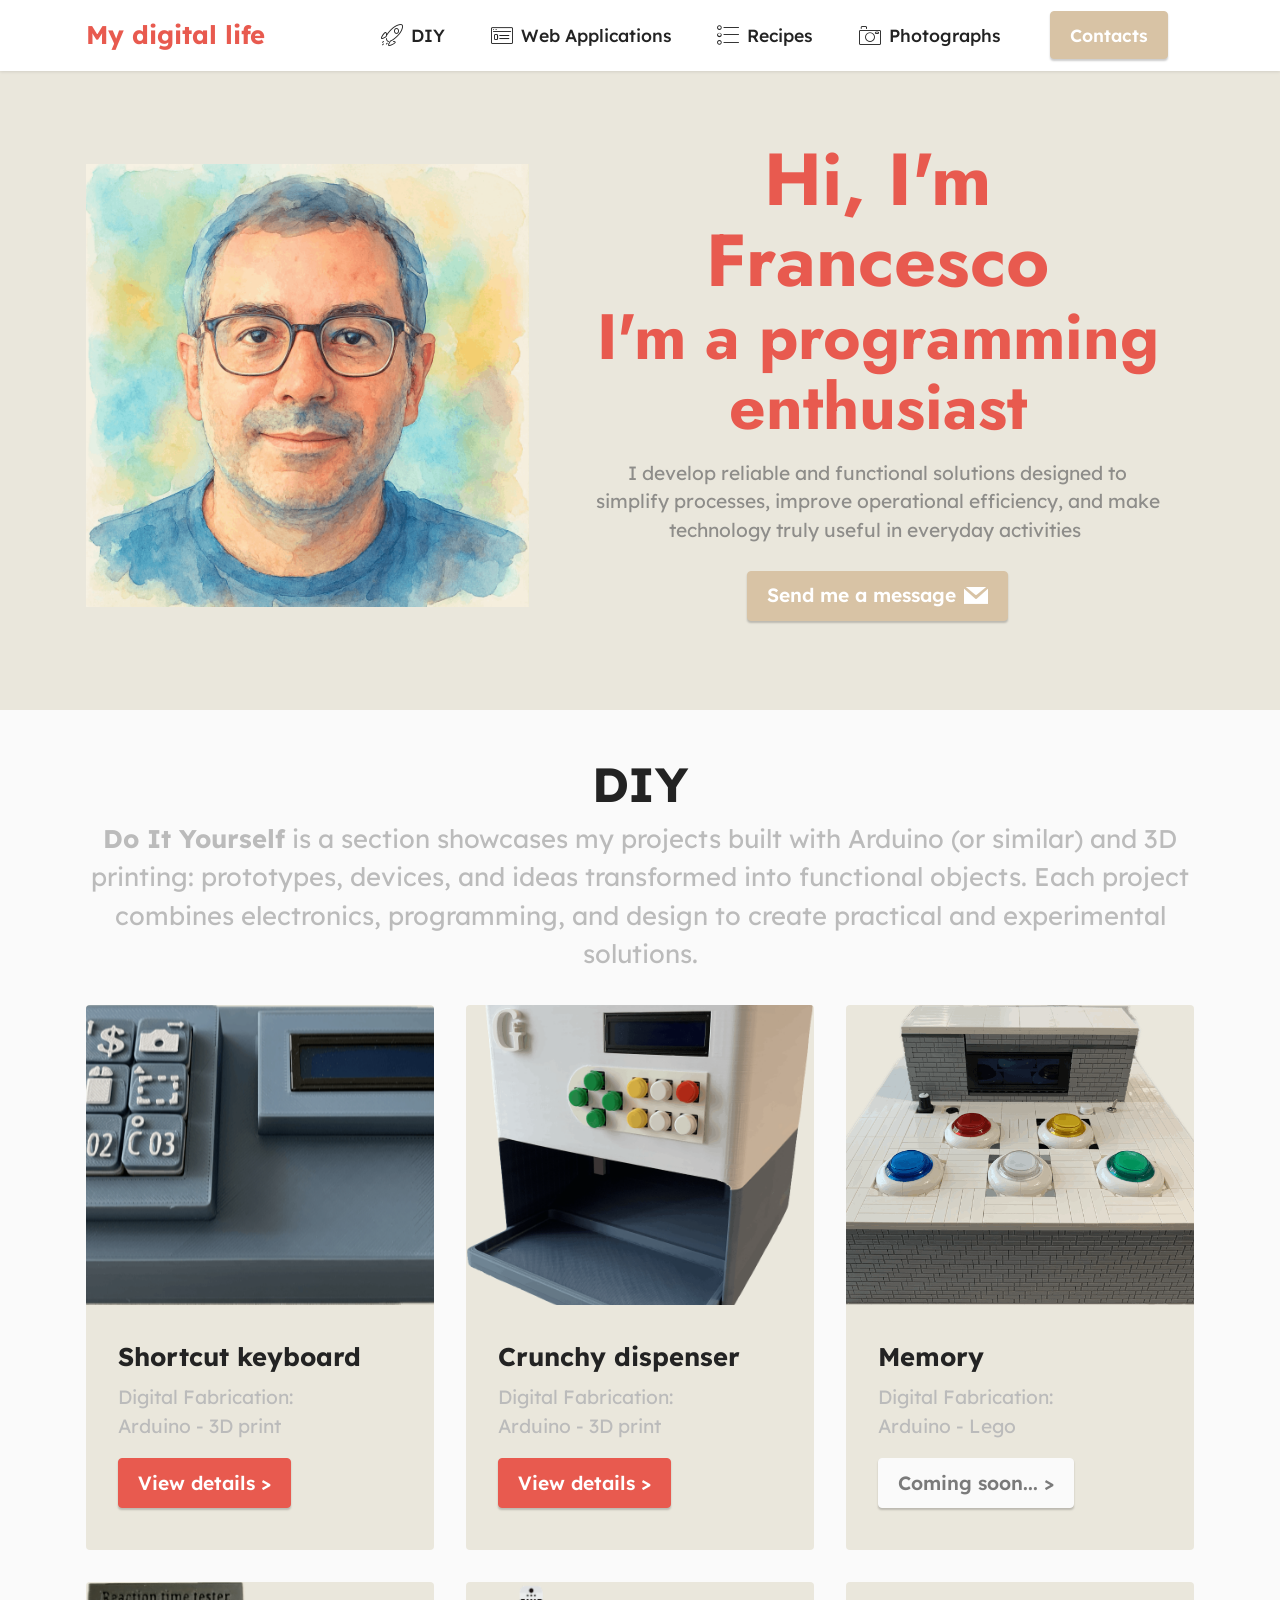
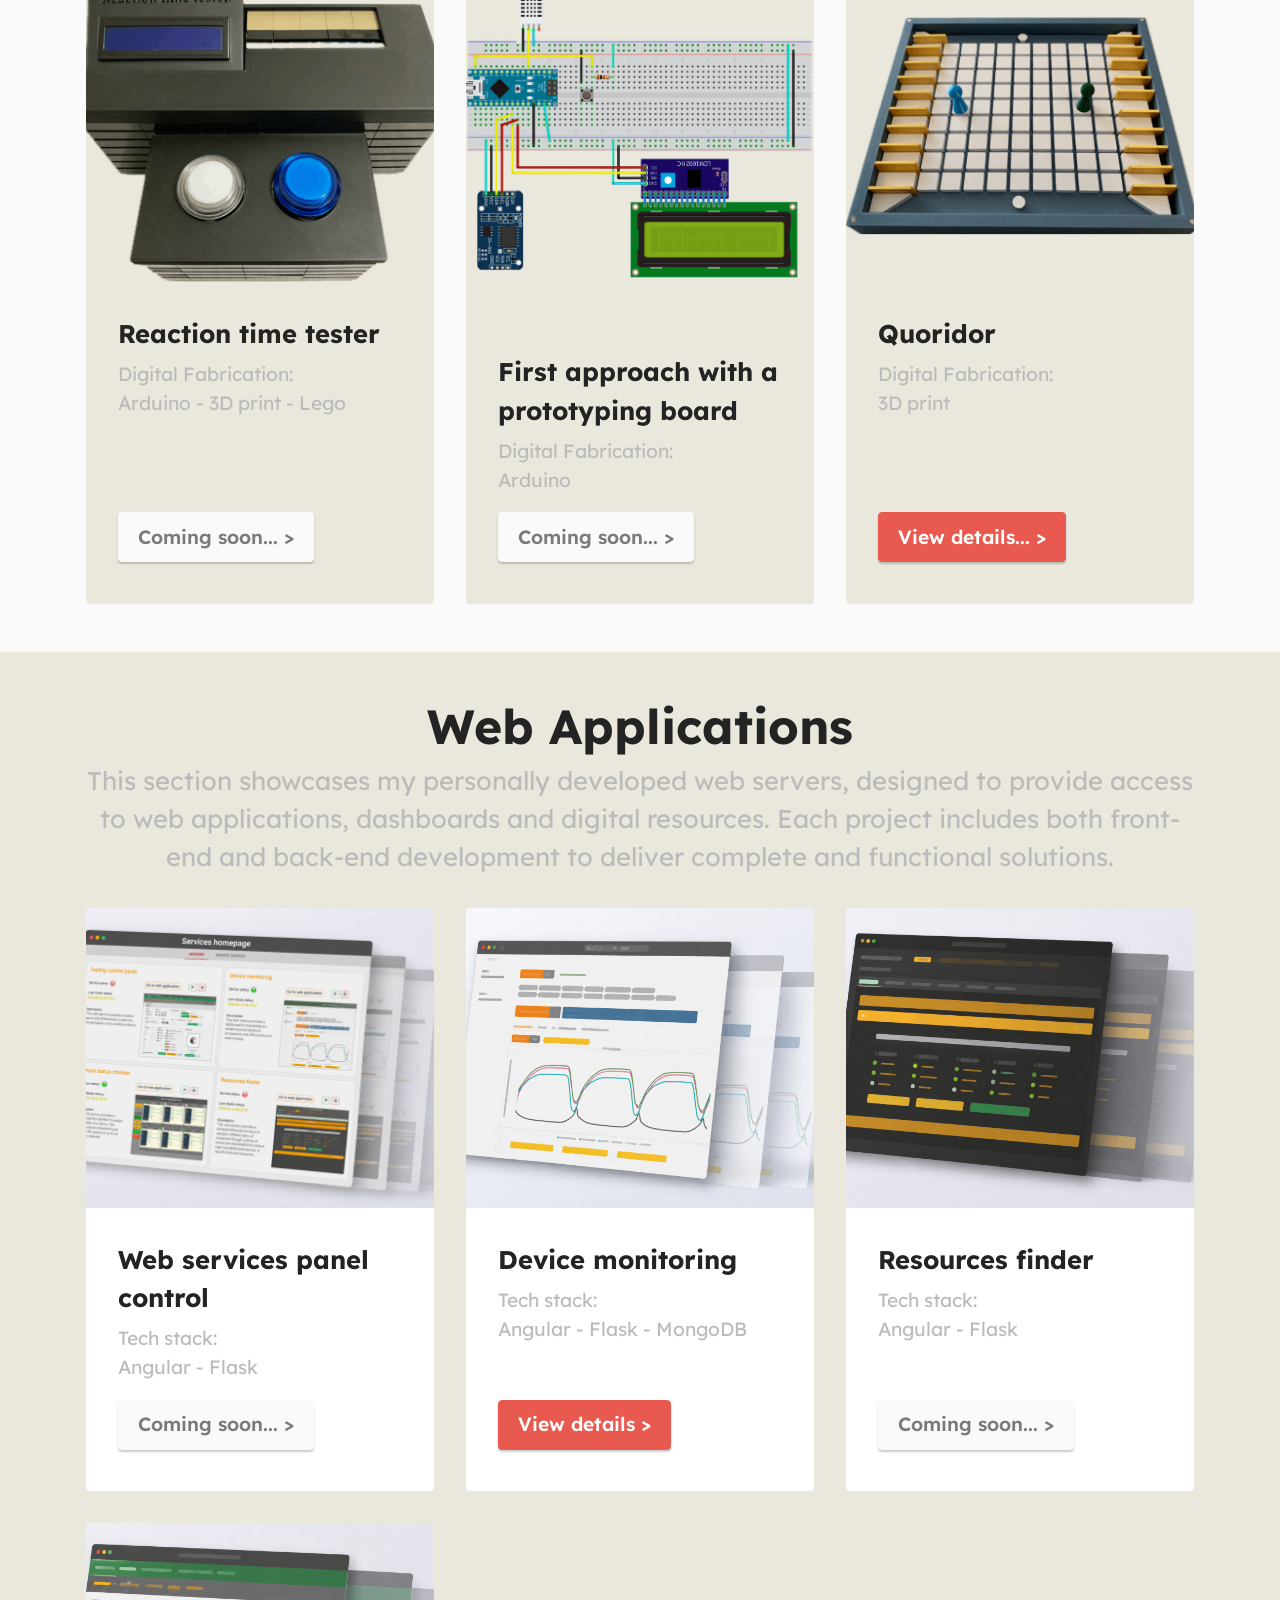
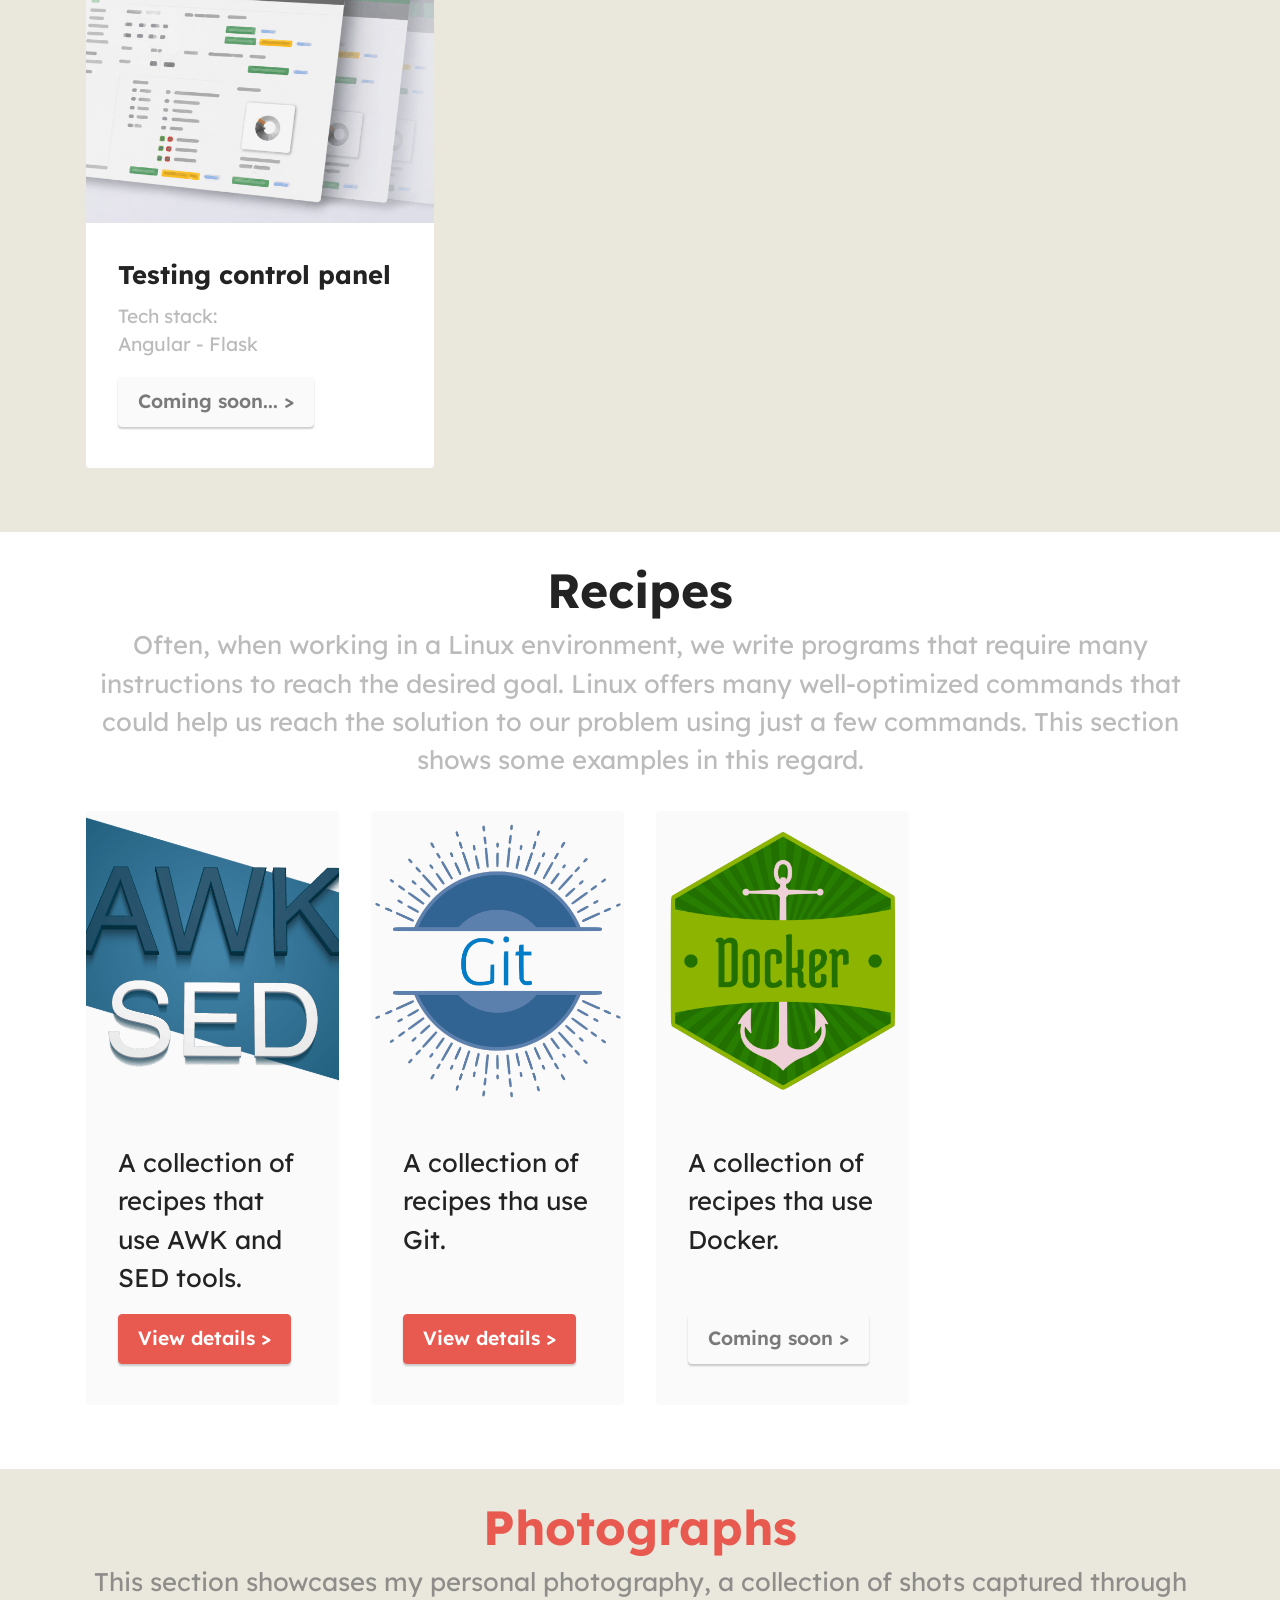
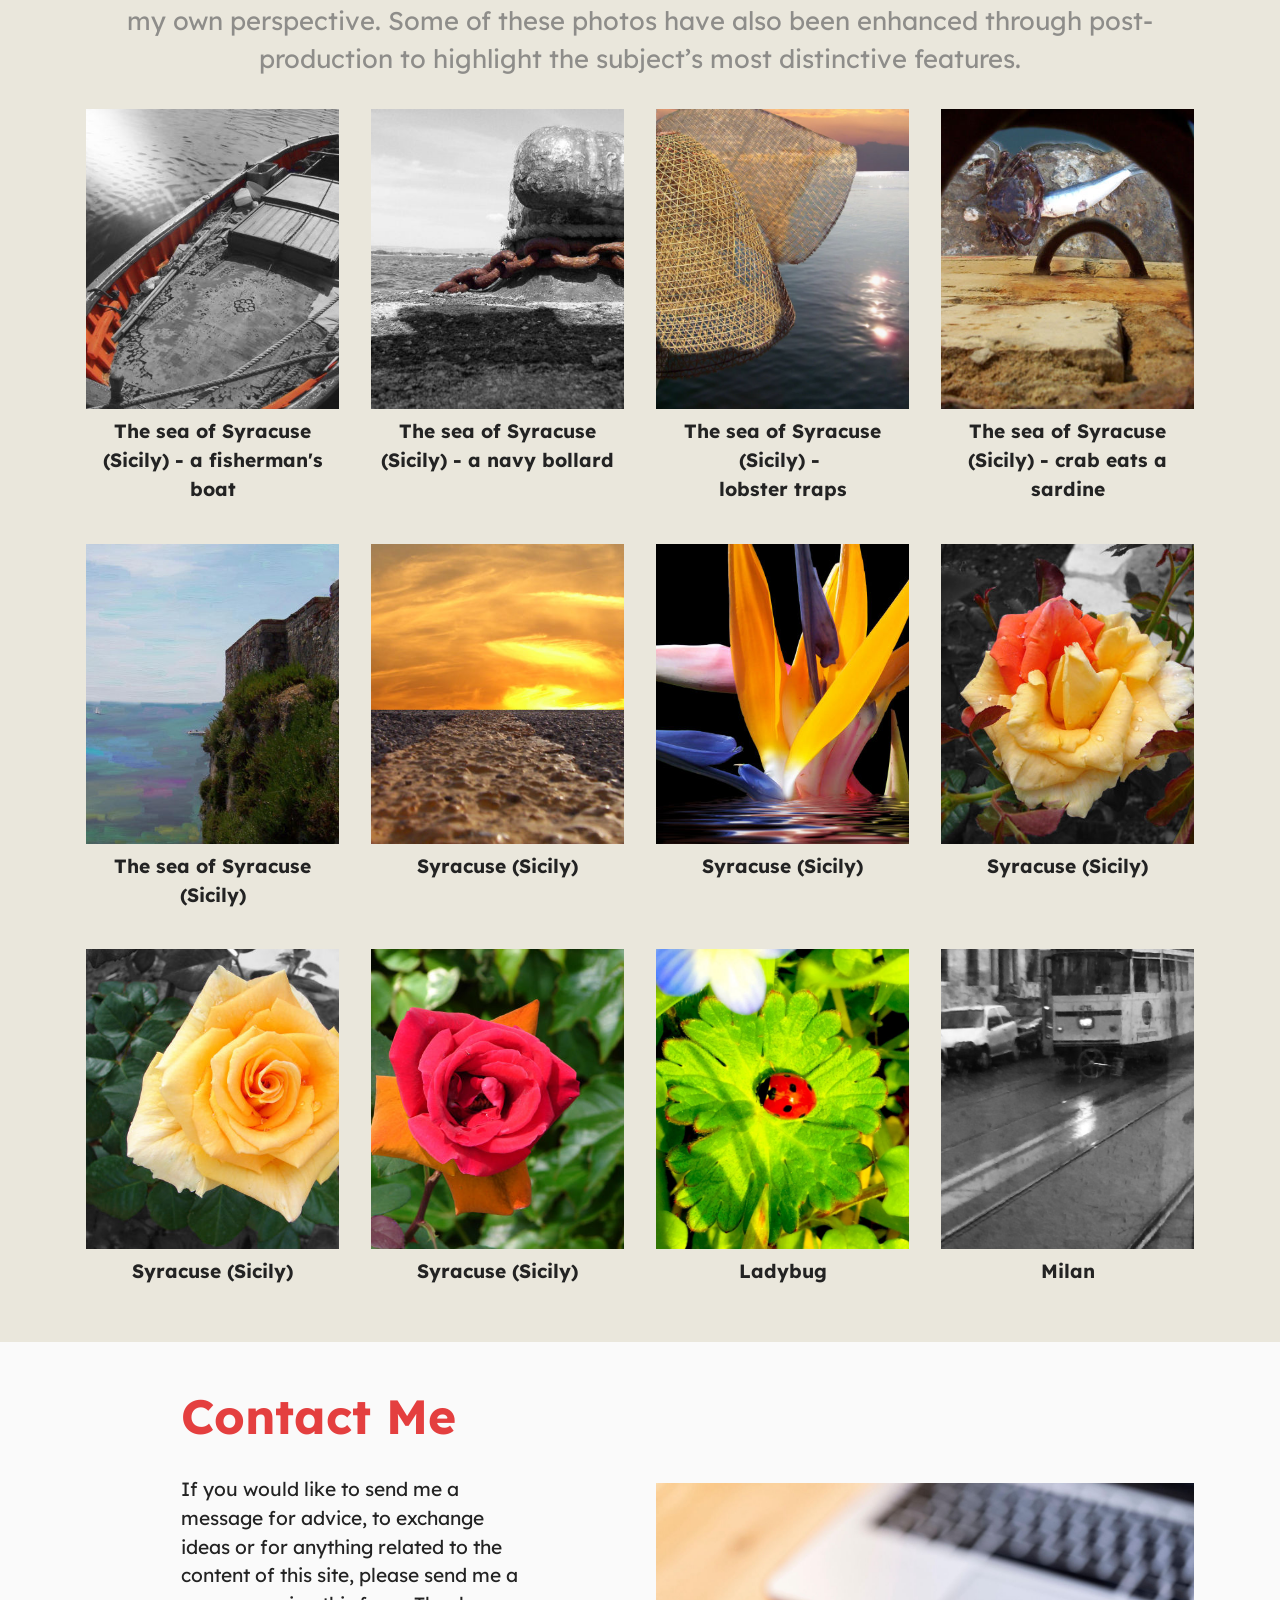
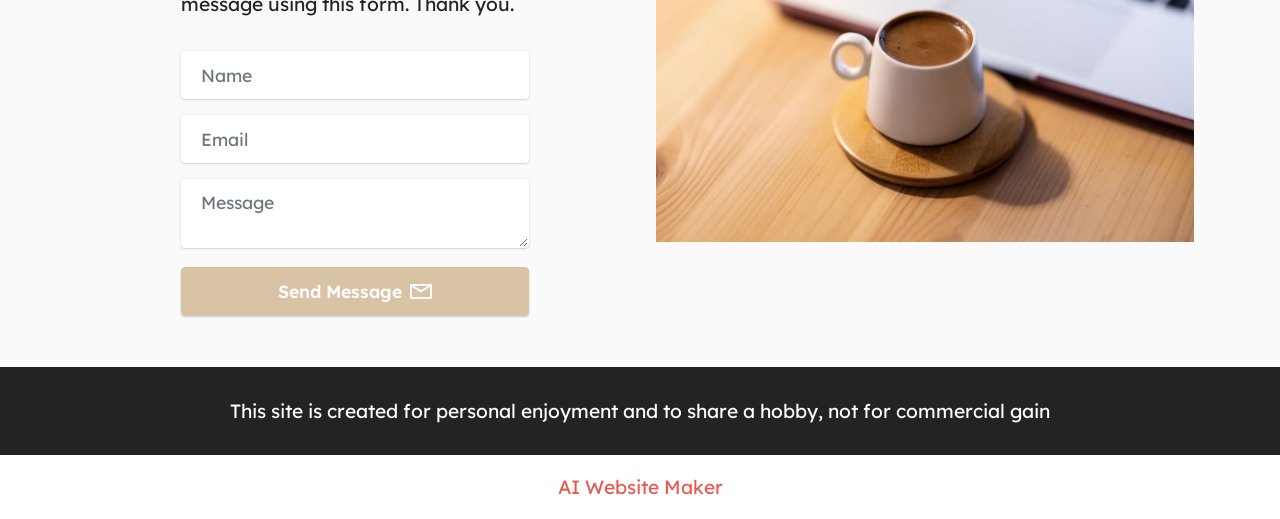
==== commit 2098c108: "Load first test prototyping board 480 video" ====
--- a/index.html
+++ b/index.html
@@ -21,7 +21,7 @@
   <noscript><link rel="stylesheet" href="https://fonts.googleapis.com/css?family=Jost:100,200,300,400,500,600,700,800,900,100i,200i,300i,400i,500i,600i,700i,800i,900i&display=swap"></noscript>
   <link rel="preload" href="https://fonts.googleapis.com/css?family=Lexend:100,200,300,400,500,600,700,800,900&display=swap" as="style" onload="this.onload=null;this.rel='stylesheet'">
   <noscript><link rel="stylesheet" href="https://fonts.googleapis.com/css?family=Lexend:100,200,300,400,500,600,700,800,900&display=swap"></noscript>
-  <link rel="preload" as="style" href="assets/mobirise/css/mbr-additional.css?v=r45ibG"><link rel="stylesheet" href="assets/mobirise/css/mbr-additional.css?v=r45ibG" type="text/css">
+  <link rel="preload" as="style" href="assets/mobirise/css/mbr-additional.css?v=7T2jf0"><link rel="stylesheet" href="assets/mobirise/css/mbr-additional.css?v=7T2jf0" type="text/css">
 
   
   
@@ -300,8 +300,8 @@
         </div>
         <div class="row mbr-gallery mt-4">
             <div class="col-12 col-md-6 col-lg-3 item gallery-image active">
-                <div class="item-wrapper" data-toggle="modal" data-bs-toggle="modal" data-target="#vialQbQ2Az-modal" data-bs-target="#vialQbQ2Az-modal">
-                    <img class="w-100" src="assets/images/100-1818-plus5-noiseless-596x450.jpg" alt="" data-slide-to="0" data-bs-slide-to="0" data-target="#lb-vialQbQ2Az" data-bs-target="#lb-vialQbQ2Az">
+                <div class="item-wrapper" data-toggle="modal" data-bs-toggle="modal" data-target="#viarVGYbAW-modal" data-bs-target="#viarVGYbAW-modal">
+                    <img class="w-100" src="assets/images/100-1818-plus5-noiseless-596x450.jpg" alt="" data-slide-to="0" data-bs-slide-to="0" data-target="#lb-viarVGYbAW" data-bs-target="#lb-viarVGYbAW">
                     <div class="icon-wrapper">
                         <span class="mobi-mbri mobi-mbri-search mbr-iconfont mbr-iconfont-btn"></span>
                     </div>
@@ -310,24 +310,24 @@
             </div>
             
             <div class="col-12 col-md-6 col-lg-3 item gallery-image">
-                <div class="item-wrapper" data-toggle="modal" data-bs-toggle="modal" data-target="#vialQbQ2Az-modal" data-bs-target="#vialQbQ2Az-modal">
-                    <img class="w-100" src="assets/images/100-1758-plus2-596x450.jpg" alt="" data-slide-to="1" data-bs-slide-to="1" data-target="#lb-vialQbQ2Az" data-bs-target="#lb-vialQbQ2Az">
+                <div class="item-wrapper" data-toggle="modal" data-bs-toggle="modal" data-target="#viarVGYbAW-modal" data-bs-target="#viarVGYbAW-modal">
+                    <img class="w-100" src="assets/images/100-1758-plus2-596x450.jpg" alt="" data-slide-to="1" data-bs-slide-to="1" data-target="#lb-viarVGYbAW" data-bs-target="#lb-viarVGYbAW">
                     <div class="icon-wrapper">
                         <span class="mobi-mbri mobi-mbri-search mbr-iconfont mbr-iconfont-btn"></span>
                     </div>
                 </div>
                 <h6 class="mbr-item-subtitle mbr-fonts-style align-center mb-2 mt-2 display-7"><strong>The sea of Syracuse (Sicily) - a navy bollard</strong></h6>
             </div><div class="col-12 col-md-6 col-lg-3 item gallery-image">
-                <div class="item-wrapper" data-toggle="modal" data-bs-toggle="modal" data-target="#vialQbQ2Az-modal" data-bs-target="#vialQbQ2Az-modal">
-                    <img class="w-100" src="assets/images/nasse-end-596x790.jpg" alt="" data-slide-to="2" data-bs-slide-to="2" data-target="#lb-vialQbQ2Az" data-bs-target="#lb-vialQbQ2Az">
+                <div class="item-wrapper" data-toggle="modal" data-bs-toggle="modal" data-target="#viarVGYbAW-modal" data-bs-target="#viarVGYbAW-modal">
+                    <img class="w-100" src="assets/images/nasse-end-596x790.jpg" alt="" data-slide-to="2" data-bs-slide-to="2" data-target="#lb-viarVGYbAW" data-bs-target="#lb-viarVGYbAW">
                     <div class="icon-wrapper">
                         <span class="mobi-mbri mobi-mbri-search mbr-iconfont mbr-iconfont-btn"></span>
                     </div>
                 </div>
                 <h6 class="mbr-item-subtitle mbr-fonts-style align-center mb-2 mt-2 display-7"><strong>The sea of Syracuse (Sicily) -&nbsp;</strong><div><strong>lobster traps</strong></div></h6>
             </div><div class="col-12 col-md-6 col-lg-3 item gallery-image">
-                <div class="item-wrapper" data-toggle="modal" data-bs-toggle="modal" data-target="#vialQbQ2Az-modal" data-bs-target="#vialQbQ2Az-modal">
-                    <img class="w-100" src="assets/images/plus-596x450.jpg" alt="" data-slide-to="3" data-bs-slide-to="3" data-target="#lb-vialQbQ2Az" data-bs-target="#lb-vialQbQ2Az">
+                <div class="item-wrapper" data-toggle="modal" data-bs-toggle="modal" data-target="#viarVGYbAW-modal" data-bs-target="#viarVGYbAW-modal">
+                    <img class="w-100" src="assets/images/plus-596x450.jpg" alt="" data-slide-to="3" data-bs-slide-to="3" data-target="#lb-viarVGYbAW" data-bs-target="#lb-viarVGYbAW">
                     <div class="icon-wrapper">
                         <span class="mobi-mbri mobi-mbri-search mbr-iconfont mbr-iconfont-btn"></span>
                     </div>
@@ -335,64 +335,64 @@
                 <h6 class="mbr-item-subtitle mbr-fonts-style align-center mb-2 mt-2 display-7"><strong>The sea of Syracuse (Sicily) - crab eats a sardine</strong></h6>
             </div>
             <div class="col-12 col-md-6 col-lg-3 item gallery-image">
-                <div class="item-wrapper" data-toggle="modal" data-bs-toggle="modal" data-target="#vialQbQ2Az-modal" data-bs-target="#vialQbQ2Az-modal">
-                    <img class="w-100" src="assets/images/100-1783-plus2-596x450.jpg" alt="" data-slide-to="4" data-bs-slide-to="4" data-target="#lb-vialQbQ2Az" data-bs-target="#lb-vialQbQ2Az">
+                <div class="item-wrapper" data-toggle="modal" data-bs-toggle="modal" data-target="#viarVGYbAW-modal" data-bs-target="#viarVGYbAW-modal">
+                    <img class="w-100" src="assets/images/100-1783-plus2-596x450.jpg" alt="" data-slide-to="4" data-bs-slide-to="4" data-target="#lb-viarVGYbAW" data-bs-target="#lb-viarVGYbAW">
                     <div class="icon-wrapper">
                         <span class="mobi-mbri mobi-mbri-search mbr-iconfont mbr-iconfont-btn"></span>
                     </div>
                 </div>
                 <h6 class="mbr-item-subtitle mbr-fonts-style align-center mb-2 mt-2 display-7"><strong>The sea of Syracuse (Sicily)</strong></h6>
             </div><div class="col-12 col-md-6 col-lg-3 item gallery-image">
-                <div class="item-wrapper" data-toggle="modal" data-bs-toggle="modal" data-target="#vialQbQ2Az-modal" data-bs-target="#vialQbQ2Az-modal">
-                    <img class="w-100" src="assets/images/100-1888-plus-596x450.jpg" alt="" data-slide-to="5" data-bs-slide-to="5" data-target="#lb-vialQbQ2Az" data-bs-target="#lb-vialQbQ2Az">
+                <div class="item-wrapper" data-toggle="modal" data-bs-toggle="modal" data-target="#viarVGYbAW-modal" data-bs-target="#viarVGYbAW-modal">
+                    <img class="w-100" src="assets/images/100-1888-plus-596x450.jpg" alt="" data-slide-to="5" data-bs-slide-to="5" data-target="#lb-viarVGYbAW" data-bs-target="#lb-viarVGYbAW">
                     <div class="icon-wrapper">
                         <span class="mobi-mbri mobi-mbri-search mbr-iconfont mbr-iconfont-btn"></span>
                     </div>
                 </div>
                 <h6 class="mbr-item-subtitle mbr-fonts-style align-center mb-2 mt-2 display-7"><strong>Syracuse (Sicily)</strong></h6>
             </div><div class="col-12 col-md-6 col-lg-3 item gallery-image">
-                <div class="item-wrapper" data-toggle="modal" data-bs-toggle="modal" data-target="#vialQbQ2Az-modal" data-bs-target="#vialQbQ2Az-modal">
-                    <img class="w-100" src="assets/images/sterlizia-3-596x449.jpg" alt="" data-slide-to="6" data-bs-slide-to="6" data-target="#lb-vialQbQ2Az" data-bs-target="#lb-vialQbQ2Az">
+                <div class="item-wrapper" data-toggle="modal" data-bs-toggle="modal" data-target="#viarVGYbAW-modal" data-bs-target="#viarVGYbAW-modal">
+                    <img class="w-100" src="assets/images/sterlizia-3-596x449.jpg" alt="" data-slide-to="6" data-bs-slide-to="6" data-target="#lb-viarVGYbAW" data-bs-target="#lb-viarVGYbAW">
                     <div class="icon-wrapper">
                         <span class="mobi-mbri mobi-mbri-search mbr-iconfont mbr-iconfont-btn"></span>
                     </div>
                 </div>
                 <h6 class="mbr-item-subtitle mbr-fonts-style align-center mb-2 mt-2 display-7"><strong>Syracuse (Sicily)</strong></h6>
             </div><div class="col-12 col-md-6 col-lg-3 item gallery-image">
-                <div class="item-wrapper" data-toggle="modal" data-bs-toggle="modal" data-target="#vialQbQ2Az-modal" data-bs-target="#vialQbQ2Az-modal">
-                    <img class="w-100" src="assets/images/dsc00509-plus-596x447.jpg" alt="" data-slide-to="7" data-bs-slide-to="7" data-target="#lb-vialQbQ2Az" data-bs-target="#lb-vialQbQ2Az">
+                <div class="item-wrapper" data-toggle="modal" data-bs-toggle="modal" data-target="#viarVGYbAW-modal" data-bs-target="#viarVGYbAW-modal">
+                    <img class="w-100" src="assets/images/dsc00509-plus-596x447.jpg" alt="" data-slide-to="7" data-bs-slide-to="7" data-target="#lb-viarVGYbAW" data-bs-target="#lb-viarVGYbAW">
                     <div class="icon-wrapper">
                         <span class="mobi-mbri mobi-mbri-search mbr-iconfont mbr-iconfont-btn"></span>
                     </div>
                 </div>
                 <h6 class="mbr-item-subtitle mbr-fonts-style align-center mb-2 mt-2 display-7"><strong>Syracuse (Sicily)</strong></h6>
             </div><div class="col-12 col-md-6 col-lg-3 item gallery-image">
-                <div class="item-wrapper" data-toggle="modal" data-bs-toggle="modal" data-target="#vialQbQ2Az-modal" data-bs-target="#vialQbQ2Az-modal">
-                    <img class="w-100" src="assets/images/dsc00510-596x462.jpg" alt="" data-slide-to="8" data-bs-slide-to="8" data-target="#lb-vialQbQ2Az" data-bs-target="#lb-vialQbQ2Az">
+                <div class="item-wrapper" data-toggle="modal" data-bs-toggle="modal" data-target="#viarVGYbAW-modal" data-bs-target="#viarVGYbAW-modal">
+                    <img class="w-100" src="assets/images/dsc00510-596x462.jpg" alt="" data-slide-to="8" data-bs-slide-to="8" data-target="#lb-viarVGYbAW" data-bs-target="#lb-viarVGYbAW">
                     <div class="icon-wrapper">
                         <span class="mobi-mbri mobi-mbri-search mbr-iconfont mbr-iconfont-btn"></span>
                     </div>
                 </div>
                 <h6 class="mbr-item-subtitle mbr-fonts-style align-center mb-2 mt-2 display-7"><strong>Syracuse (Sicily)</strong></h6>
             </div><div class="col-12 col-md-6 col-lg-3 item gallery-image">
-                <div class="item-wrapper" data-toggle="modal" data-bs-toggle="modal" data-target="#vialQbQ2Az-modal" data-bs-target="#vialQbQ2Az-modal">
-                    <img class="w-100" src="assets/images/dsc00529-596x447.jpg" alt="" data-slide-to="9" data-bs-slide-to="9" data-target="#lb-vialQbQ2Az" data-bs-target="#lb-vialQbQ2Az">
+                <div class="item-wrapper" data-toggle="modal" data-bs-toggle="modal" data-target="#viarVGYbAW-modal" data-bs-target="#viarVGYbAW-modal">
+                    <img class="w-100" src="assets/images/dsc00529-596x447.jpg" alt="" data-slide-to="9" data-bs-slide-to="9" data-target="#lb-viarVGYbAW" data-bs-target="#lb-viarVGYbAW">
                     <div class="icon-wrapper">
                         <span class="mobi-mbri mobi-mbri-search mbr-iconfont mbr-iconfont-btn"></span>
                     </div>
                 </div>
                 <h6 class="mbr-item-subtitle mbr-fonts-style align-center mb-2 mt-2 display-7"><strong>Syracuse (Sicily)</strong></h6>
             </div><div class="col-12 col-md-6 col-lg-3 item gallery-image">
-                <div class="item-wrapper" data-toggle="modal" data-bs-toggle="modal" data-target="#vialQbQ2Az-modal" data-bs-target="#vialQbQ2Az-modal">
-                    <img class="w-100" src="assets/images/img-2663-596x1060.jpg" alt="" data-slide-to="10" data-bs-slide-to="10" data-target="#lb-vialQbQ2Az" data-bs-target="#lb-vialQbQ2Az">
+                <div class="item-wrapper" data-toggle="modal" data-bs-toggle="modal" data-target="#viarVGYbAW-modal" data-bs-target="#viarVGYbAW-modal">
+                    <img class="w-100" src="assets/images/img-2663-596x1060.jpg" alt="" data-slide-to="10" data-bs-slide-to="10" data-target="#lb-viarVGYbAW" data-bs-target="#lb-viarVGYbAW">
                     <div class="icon-wrapper">
                         <span class="mobi-mbri mobi-mbri-search mbr-iconfont mbr-iconfont-btn"></span>
                     </div>
                 </div>
                 <h6 class="mbr-item-subtitle mbr-fonts-style align-center mb-2 mt-2 display-7"><div><strong>Ladybug</strong></div></h6>
             </div><div class="col-12 col-md-6 col-lg-3 item gallery-image">
-                <div class="item-wrapper" data-toggle="modal" data-bs-toggle="modal" data-target="#vialQbQ2Az-modal" data-bs-target="#vialQbQ2Az-modal">
-                    <img class="w-100" src="assets/images/img-ph-14-596x795.jpg" alt="" data-slide-to="11" data-bs-slide-to="11" data-target="#lb-vialQbQ2Az" data-bs-target="#lb-vialQbQ2Az">
+                <div class="item-wrapper" data-toggle="modal" data-bs-toggle="modal" data-target="#viarVGYbAW-modal" data-bs-target="#viarVGYbAW-modal">
+                    <img class="w-100" src="assets/images/img-ph-14-596x795.jpg" alt="" data-slide-to="11" data-bs-slide-to="11" data-target="#lb-viarVGYbAW" data-bs-target="#lb-viarVGYbAW">
                     <div class="icon-wrapper">
                         <span class="mobi-mbri mobi-mbri-search mbr-iconfont mbr-iconfont-btn"></span>
                     </div>
@@ -401,11 +401,11 @@
             </div>
         </div>
 
-        <div class="modal mbr-slider" tabindex="-1" role="dialog" aria-hidden="true" id="vialQbQ2Az-modal">
+        <div class="modal mbr-slider" tabindex="-1" role="dialog" aria-hidden="true" id="viarVGYbAW-modal">
             <div class="modal-dialog" role="document">
                 <div class="modal-content">
                     <div class="modal-body">
-                        <div class="carousel slide carousel-fade" id="lb-vialQbQ2Az" data-interval="5000" data-bs-interval="5000">
+                        <div class="carousel slide carousel-fade" id="lb-viarVGYbAW" data-interval="5000" data-bs-interval="5000">
                             <div class="carousel-inner">
                                 <div class="carousel-item active">
                                     <img class="d-block w-100" src="assets/images/100-1818-plus5-noiseless-596x450.jpg" alt="Mobirise Website Builder">
@@ -437,18 +437,18 @@
                                 </div>
                             </div>
                             <ol class="carousel-indicators">
-                                <li data-slide-to="0" data-bs-slide-to="0" class="active" data-target="#lb-vialQbQ2Az" data-bs-target="#lb-vialQbQ2Az"></li>
-                                <li data-slide-to="1" data-bs-slide-to="1" data-target="#lb-vialQbQ2Az" data-bs-target="#lb-vialQbQ2Az"></li>
-                                <li data-slide-to="2" data-bs-slide-to="2" data-target="#lb-vialQbQ2Az" data-bs-target="#lb-vialQbQ2Az"></li><li data-slide-to="3" data-bs-slide-to="3" data-target="#lb-vialQbQ2Az" data-bs-target="#lb-vialQbQ2Az"></li>
-                                <li data-slide-to="4" data-bs-slide-to="4" data-target="#lb-vialQbQ2Az" data-bs-target="#lb-vialQbQ2Az"></li><li data-slide-to="5" data-bs-slide-to="5" data-target="#lb-vialQbQ2Az" data-bs-target="#lb-vialQbQ2Az"></li><li data-slide-to="6" data-bs-slide-to="6" data-target="#lb-vialQbQ2Az" data-bs-target="#lb-vialQbQ2Az"></li><li data-slide-to="7" data-bs-slide-to="7" data-target="#lb-vialQbQ2Az" data-bs-target="#lb-vialQbQ2Az"></li><li data-slide-to="8" data-bs-slide-to="8" data-target="#lb-vialQbQ2Az" data-bs-target="#lb-vialQbQ2Az"></li><li data-slide-to="9" data-bs-slide-to="9" data-target="#lb-vialQbQ2Az" data-bs-target="#lb-vialQbQ2Az"></li><li data-slide-to="10" data-bs-slide-to="10" data-target="#lb-vialQbQ2Az" data-bs-target="#lb-vialQbQ2Az"></li><li data-slide-to="11" data-bs-slide-to="11" data-target="#lb-vialQbQ2Az" data-bs-target="#lb-vialQbQ2Az"></li>
+                                <li data-slide-to="0" data-bs-slide-to="0" class="active" data-target="#lb-viarVGYbAW" data-bs-target="#lb-viarVGYbAW"></li>
+                                <li data-slide-to="1" data-bs-slide-to="1" data-target="#lb-viarVGYbAW" data-bs-target="#lb-viarVGYbAW"></li>
+                                <li data-slide-to="2" data-bs-slide-to="2" data-target="#lb-viarVGYbAW" data-bs-target="#lb-viarVGYbAW"></li><li data-slide-to="3" data-bs-slide-to="3" data-target="#lb-viarVGYbAW" data-bs-target="#lb-viarVGYbAW"></li>
+                                <li data-slide-to="4" data-bs-slide-to="4" data-target="#lb-viarVGYbAW" data-bs-target="#lb-viarVGYbAW"></li><li data-slide-to="5" data-bs-slide-to="5" data-target="#lb-viarVGYbAW" data-bs-target="#lb-viarVGYbAW"></li><li data-slide-to="6" data-bs-slide-to="6" data-target="#lb-viarVGYbAW" data-bs-target="#lb-viarVGYbAW"></li><li data-slide-to="7" data-bs-slide-to="7" data-target="#lb-viarVGYbAW" data-bs-target="#lb-viarVGYbAW"></li><li data-slide-to="8" data-bs-slide-to="8" data-target="#lb-viarVGYbAW" data-bs-target="#lb-viarVGYbAW"></li><li data-slide-to="9" data-bs-slide-to="9" data-target="#lb-viarVGYbAW" data-bs-target="#lb-viarVGYbAW"></li><li data-slide-to="10" data-bs-slide-to="10" data-target="#lb-viarVGYbAW" data-bs-target="#lb-viarVGYbAW"></li><li data-slide-to="11" data-bs-slide-to="11" data-target="#lb-viarVGYbAW" data-bs-target="#lb-viarVGYbAW"></li>
                             </ol>
                             <a role="button" href="" class="close" data-dismiss="modal" data-bs-dismiss="modal" aria-label="Close">
                             </a>
-                            <a class="carousel-control-prev carousel-control" role="button" data-slide="prev" data-bs-slide="prev" href="#lb-vialQbQ2Az">
+                            <a class="carousel-control-prev carousel-control" role="button" data-slide="prev" data-bs-slide="prev" href="#lb-viarVGYbAW">
                                 <span class="mobi-mbri mobi-mbri-arrow-prev" aria-hidden="true"></span>
                                 <span class="sr-only visually-hidden">Previous</span>
                             </a>
-                            <a class="carousel-control-next carousel-control" role="button" data-slide="next" data-bs-slide="next" href="#lb-vialQbQ2Az">
+                            <a class="carousel-control-next carousel-control" role="button" data-slide="next" data-bs-slide="next" href="#lb-viarVGYbAW">
                                 <span class="mobi-mbri mobi-mbri-arrow-next" aria-hidden="true"></span>
                                 <span class="sr-only visually-hidden">Next</span>
                             </a>
@@ -470,7 +470,7 @@
         <div class="row content-wrapper justify-content-center">
             <div class="col-lg-4 offset-lg-1 mbr-form" data-form-type="formoid">
 <!--Formbuilder Form-->
-<form action="https://mobirise.eu/" method="POST" class="mbr-form form-with-styler" data-form-title="Form Name"><input type="hidden" name="email" data-form-email="true" value="LJz6gf4y1LHfgpFdCvarb8e5nAD7tQ5QJDcPNhvkF8u5eCrEvqacn4eyQhEK6D12UsDW0kdKPi+qlyCGUKeu0MXfxoOlrs2KlP+VYpDJKazAdsigUbViWD6/McK9UsoG">
+<form action="https://mobirise.eu/" method="POST" class="mbr-form form-with-styler" data-form-title="Form Name"><input type="hidden" name="email" data-form-email="true" value="J//qS6s5Ys09XXVkWFemT+R+KDPyZOVmaZZ1UnRZzI0FedK/xss8SFBlublZUi2aMnsD5n9QiyEGLaPKV0bFoOTeYBcFrv8XQPT69IsrGjpzWYWLjgkpgQ5F10HE6Dix">
 <div class="row">
 <div hidden="hidden" data-form-alert="" class="alert alert-success col-12">Thanks for filling out the form!</div>
 <div hidden="hidden" data-form-alert-danger="" class="alert alert-danger col-12">Oops...! some problem!</div>
@@ -519,7 +519,7 @@
             </div>
         </div>
     </div>
-</section><section class="display-7" style="padding: 0;align-items: center;justify-content: center;flex-wrap: wrap;    align-content: center;display: flex;position: relative;height: 4rem;"><a href="https://mobiri.se/" style="flex: 1 1;height: 4rem;position: absolute;width: 100%;z-index: 1;"><img alt="" style="height: 4rem;" src="[data-uri]"></a><p style="margin: 0;text-align: center;" class="display-7">&#8204;</p><a style="z-index:1" href="https://mobirise.com/builder/ai-website-builder.html">AI Website Software</a></section><script src="assets/bootstrap/js/bootstrap.bundle.min.js"></script>  <script src="assets/smoothscroll/smooth-scroll.js"></script>  <script src="assets/ytplayer/index.js"></script>  <script src="assets/dropdown/js/navbar-dropdown.js"></script>  <script src="assets/theme/js/script.js"></script>  <script src="assets/formoid/formoid.min.js"></script>  
+</section><section class="display-7" style="padding: 0;align-items: center;justify-content: center;flex-wrap: wrap;    align-content: center;display: flex;position: relative;height: 4rem;"><a href="https://mobiri.se/" style="flex: 1 1;height: 4rem;position: absolute;width: 100%;z-index: 1;"><img alt="" style="height: 4rem;" src="[data-uri]"></a><p style="margin: 0;text-align: center;" class="display-7">&#8204;</p><a style="z-index:1" href="https://mobirise.com/builder/ai-website-maker.html">AI Website Maker</a></section><script src="assets/bootstrap/js/bootstrap.bundle.min.js"></script>  <script src="assets/smoothscroll/smooth-scroll.js"></script>  <script src="assets/ytplayer/index.js"></script>  <script src="assets/dropdown/js/navbar-dropdown.js"></script>  <script src="assets/theme/js/script.js"></script>  <script src="assets/formoid/formoid.min.js"></script>  
   
   
 </body>
--- a/assets/mobirise/css/mbr-additional.css
+++ b/assets/mobirise/css/mbr-additional.css
@@ -4591,15 +4591,15 @@
   background-color: #232323;
   overflow: hidden;
 }
-.cid-viajzdO1ta {
+.cid-viarfu0pQE {
   padding-top: 6rem;
   padding-bottom: 6rem;
   background-color: #ffffff;
 }
-.cid-viajzdO1ta .mbr-fallback-image.disabled {
+.cid-viarfu0pQE .mbr-fallback-image.disabled {
   display: none;
 }
-.cid-viajzdO1ta .mbr-fallback-image {
+.cid-viarfu0pQE .mbr-fallback-image {
   display: block;
   background-size: cover;
   background-position: center center;
@@ -4608,11 +4608,15 @@
   position: absolute;
   top: 0;
 }
-.cid-viajzdO1ta .video-wrapper iframe {
-  width: 100%;
-}
-.cid-viajzdO1ta .mbr-section-title,
-.cid-viajzdO1ta .mbr-section-subtitle,
-.cid-viajzdO1ta .mbr-text {
+.cid-viarfu0pQE .video-wrapper iframe {
+  width: 100%;
+}
+.cid-viarfu0pQE .mbr-section-title,
+.cid-viarfu0pQE .mbr-description {
   text-align: center;
 }
+@media (min-width: 992px) {
+  .cid-viarfu0pQE .text-wrapper {
+    padding: 2rem;
+  }
+}
--- a/assets/mobirise/css/mbr-additional.css
+++ b/assets/mobirise/css/mbr-additional.css
@@ -4591,15 +4591,15 @@
   background-color: #232323;
   overflow: hidden;
 }
-.cid-viajzdO1ta {
+.cid-viarfu0pQE {
   padding-top: 6rem;
   padding-bottom: 6rem;
   background-color: #ffffff;
 }
-.cid-viajzdO1ta .mbr-fallback-image.disabled {
+.cid-viarfu0pQE .mbr-fallback-image.disabled {
   display: none;
 }
-.cid-viajzdO1ta .mbr-fallback-image {
+.cid-viarfu0pQE .mbr-fallback-image {
   display: block;
   background-size: cover;
   background-position: center center;
@@ -4608,11 +4608,15 @@
   position: absolute;
   top: 0;
 }
-.cid-viajzdO1ta .video-wrapper iframe {
-  width: 100%;
-}
-.cid-viajzdO1ta .mbr-section-title,
-.cid-viajzdO1ta .mbr-section-subtitle,
-.cid-viajzdO1ta .mbr-text {
+.cid-viarfu0pQE .video-wrapper iframe {
+  width: 100%;
+}
+.cid-viarfu0pQE .mbr-section-title,
+.cid-viarfu0pQE .mbr-description {
   text-align: center;
 }
+@media (min-width: 992px) {
+  .cid-viarfu0pQE .text-wrapper {
+    padding: 2rem;
+  }
+}
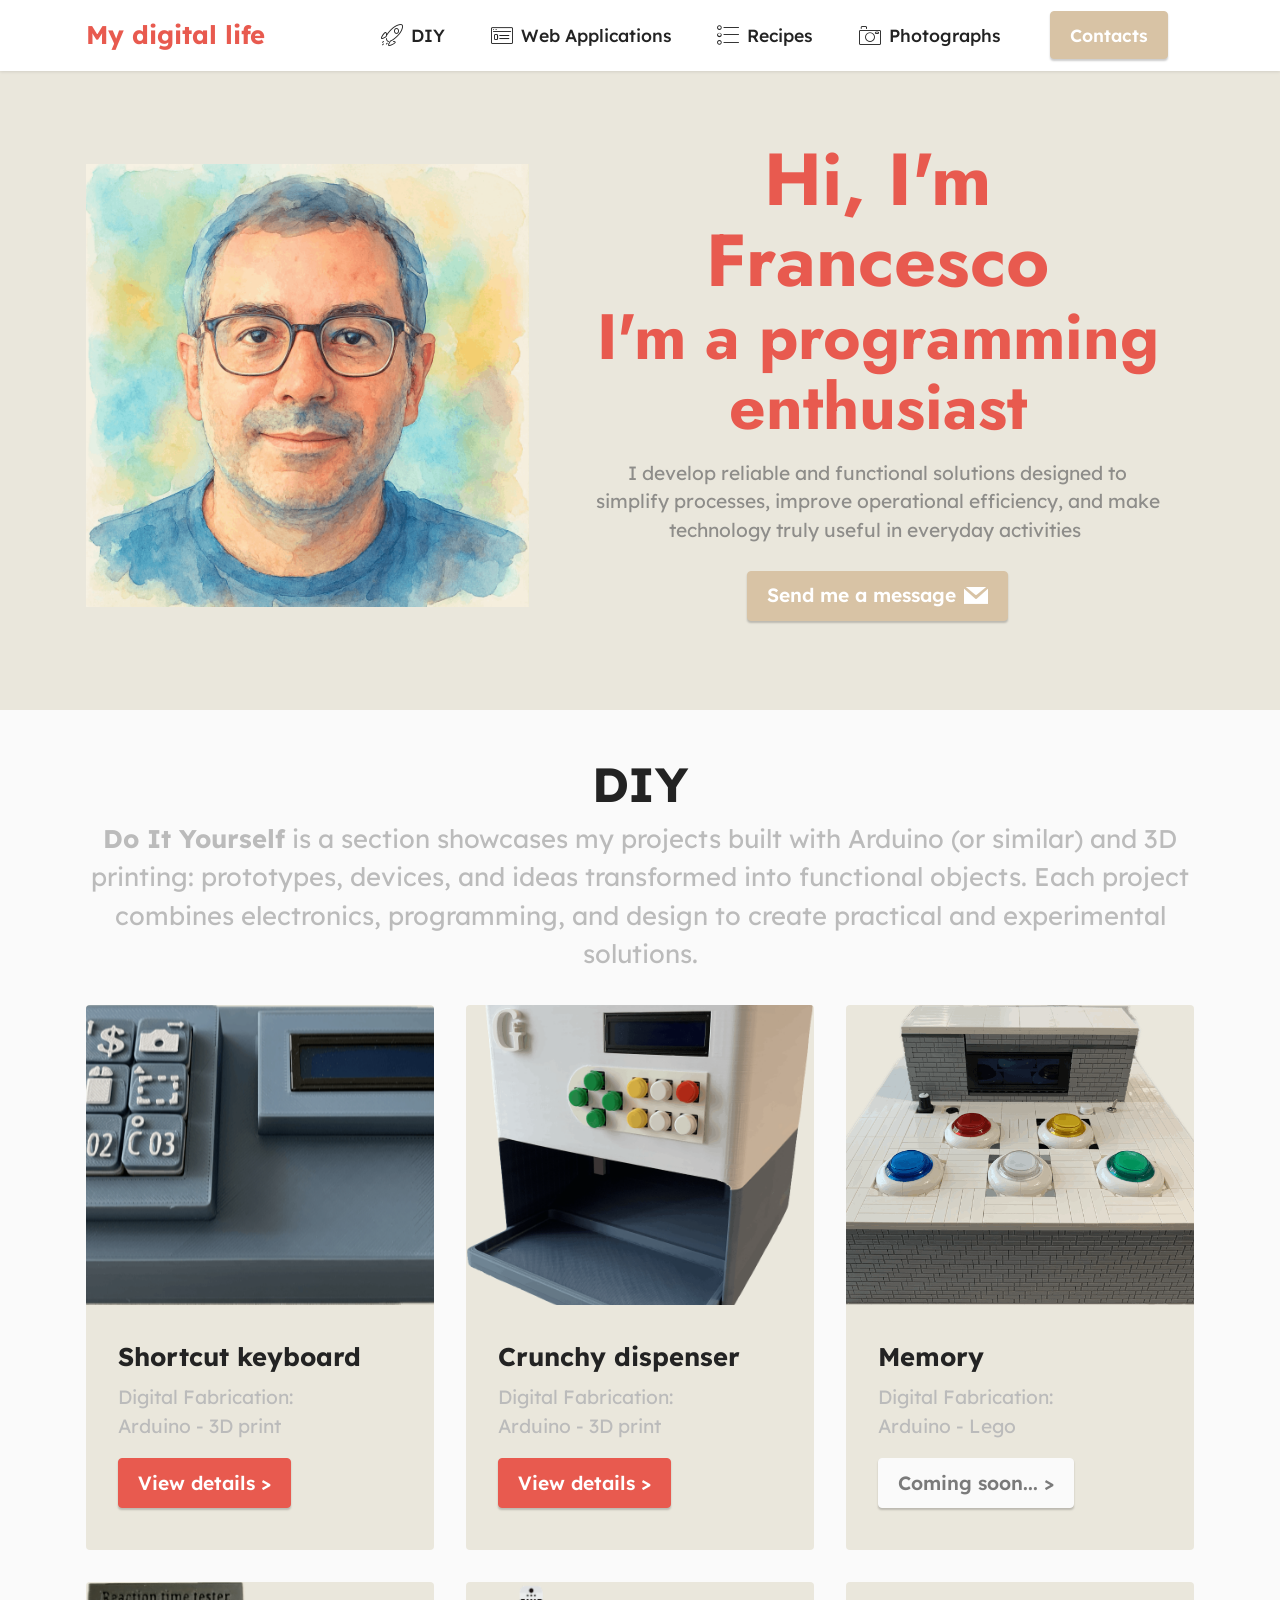
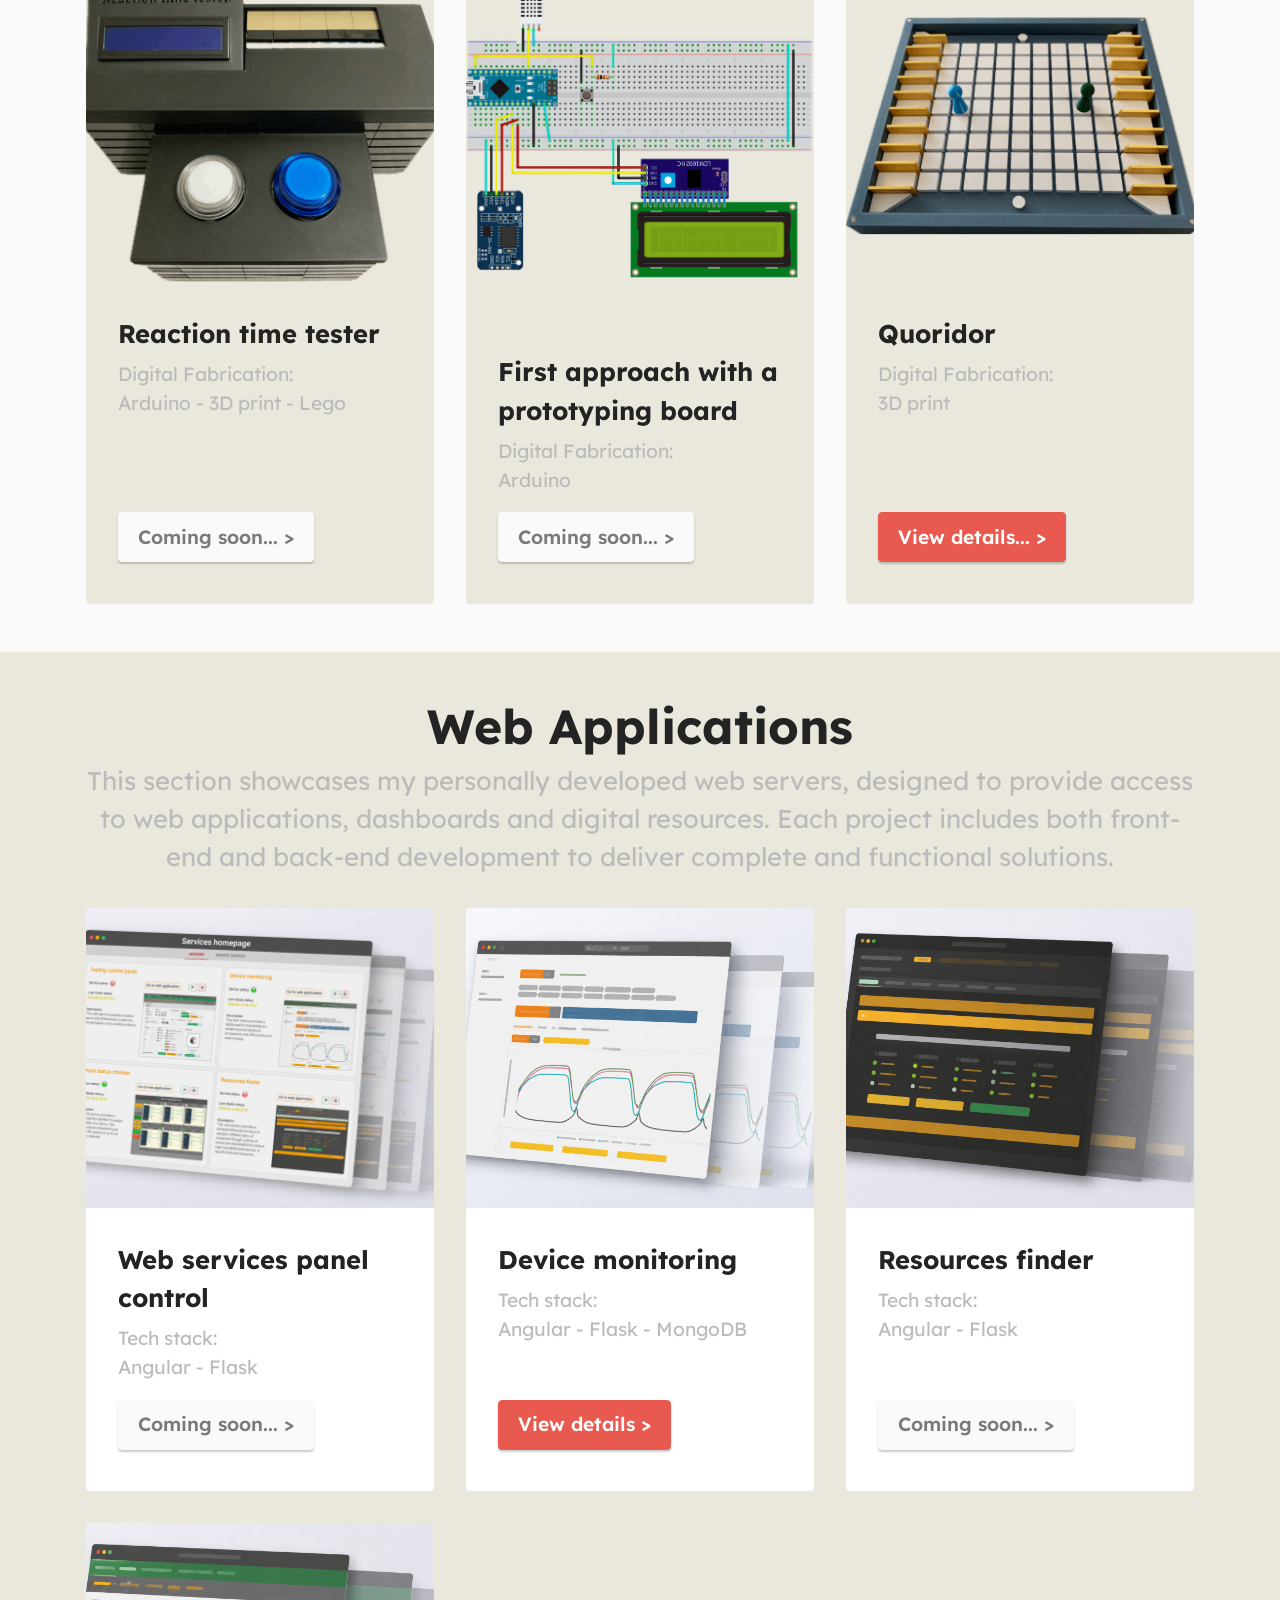
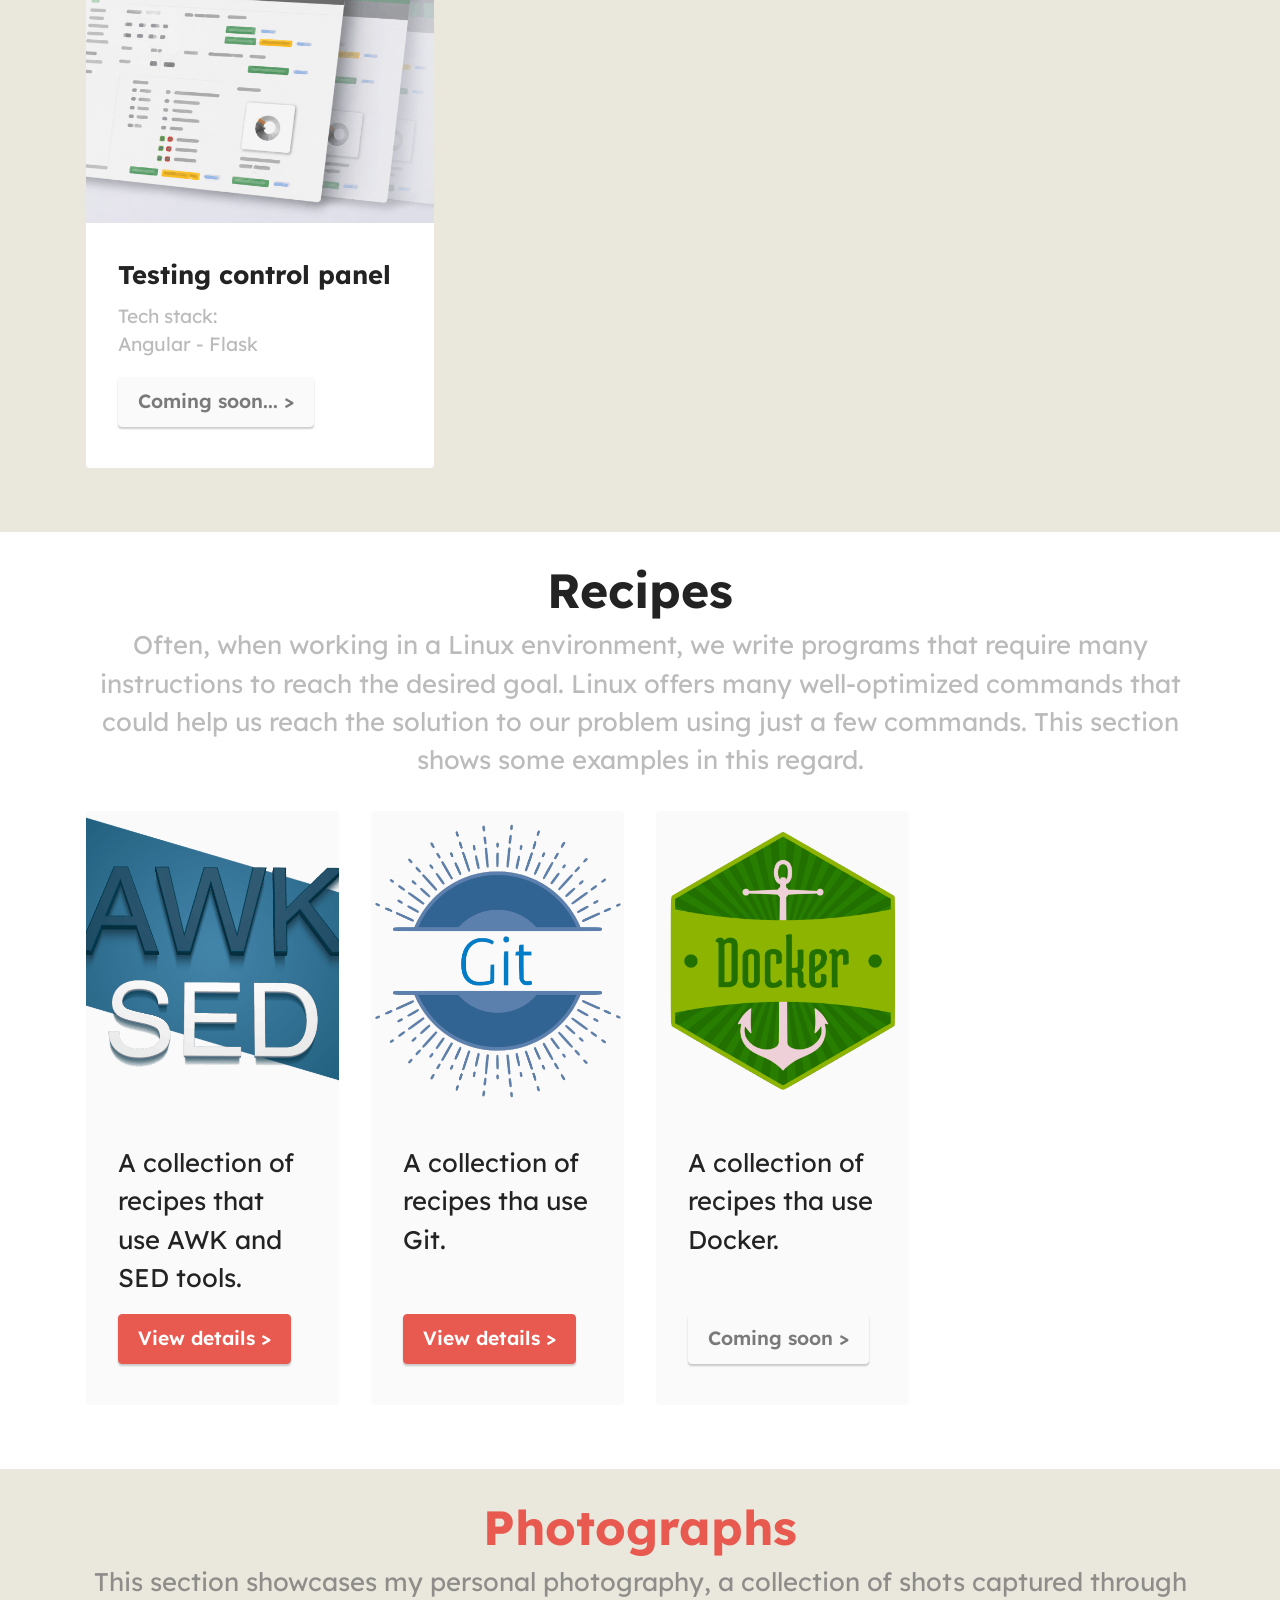
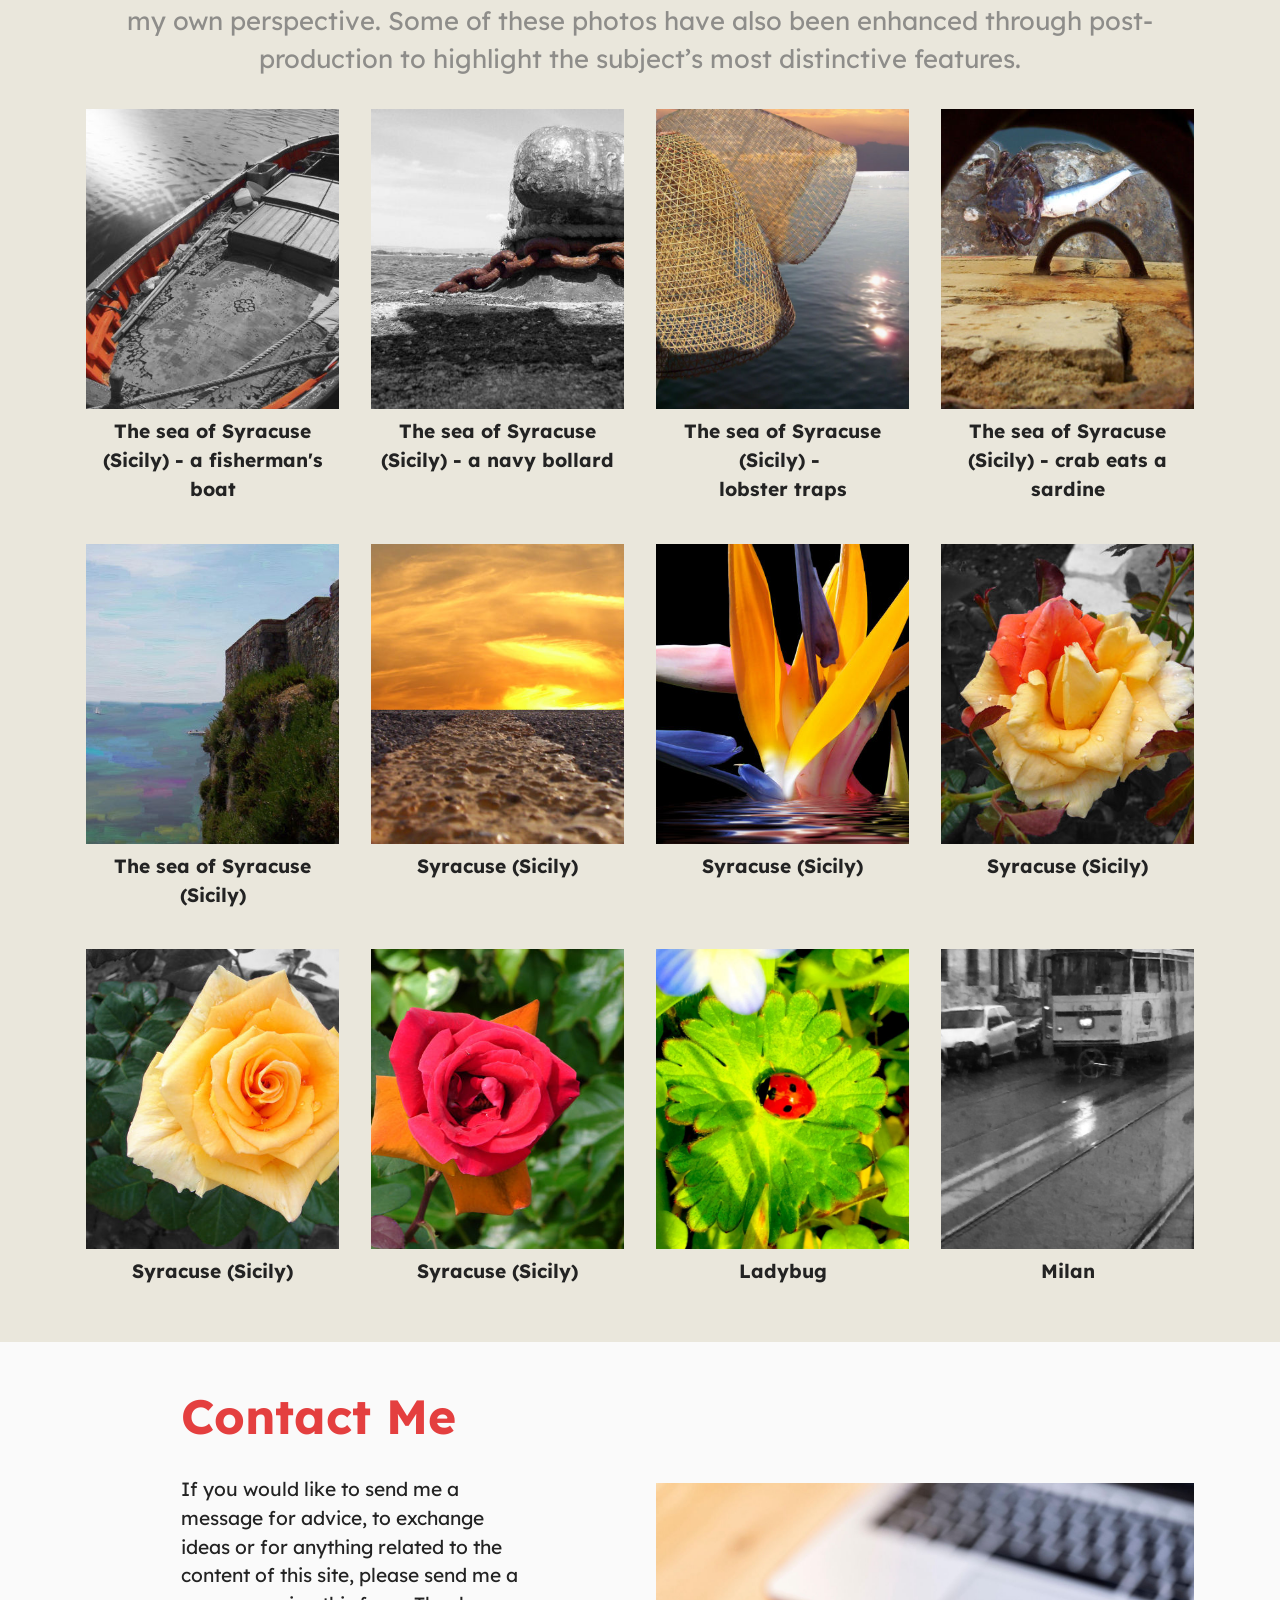
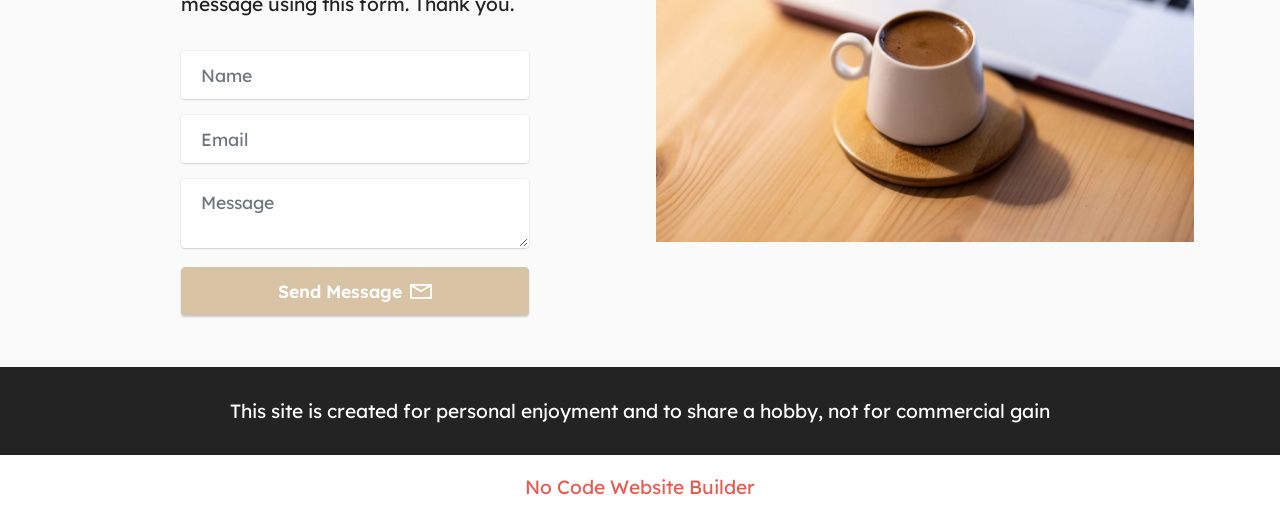
==== commit b5c62e5d: "Load new first test prototyping board video in mp4 format" ====
--- a/index.html
+++ b/index.html
@@ -21,7 +21,7 @@
   <noscript><link rel="stylesheet" href="https://fonts.googleapis.com/css?family=Jost:100,200,300,400,500,600,700,800,900,100i,200i,300i,400i,500i,600i,700i,800i,900i&display=swap"></noscript>
   <link rel="preload" href="https://fonts.googleapis.com/css?family=Lexend:100,200,300,400,500,600,700,800,900&display=swap" as="style" onload="this.onload=null;this.rel='stylesheet'">
   <noscript><link rel="stylesheet" href="https://fonts.googleapis.com/css?family=Lexend:100,200,300,400,500,600,700,800,900&display=swap"></noscript>
-  <link rel="preload" as="style" href="assets/mobirise/css/mbr-additional.css?v=7T2jf0"><link rel="stylesheet" href="assets/mobirise/css/mbr-additional.css?v=7T2jf0" type="text/css">
+  <link rel="preload" as="style" href="assets/mobirise/css/mbr-additional.css?v=xdmoOo"><link rel="stylesheet" href="assets/mobirise/css/mbr-additional.css?v=xdmoOo" type="text/css">
 
   
   
@@ -300,8 +300,8 @@
         </div>
         <div class="row mbr-gallery mt-4">
             <div class="col-12 col-md-6 col-lg-3 item gallery-image active">
-                <div class="item-wrapper" data-toggle="modal" data-bs-toggle="modal" data-target="#viarVGYbAW-modal" data-bs-target="#viarVGYbAW-modal">
-                    <img class="w-100" src="assets/images/100-1818-plus5-noiseless-596x450.jpg" alt="" data-slide-to="0" data-bs-slide-to="0" data-target="#lb-viarVGYbAW" data-bs-target="#lb-viarVGYbAW">
+                <div class="item-wrapper" data-toggle="modal" data-bs-toggle="modal" data-target="#viawpneVNt-modal" data-bs-target="#viawpneVNt-modal">
+                    <img class="w-100" src="assets/images/100-1818-plus5-noiseless-596x450.jpg" alt="" data-slide-to="0" data-bs-slide-to="0" data-target="#lb-viawpneVNt" data-bs-target="#lb-viawpneVNt">
                     <div class="icon-wrapper">
                         <span class="mobi-mbri mobi-mbri-search mbr-iconfont mbr-iconfont-btn"></span>
                     </div>
@@ -310,24 +310,24 @@
             </div>
             
             <div class="col-12 col-md-6 col-lg-3 item gallery-image">
-                <div class="item-wrapper" data-toggle="modal" data-bs-toggle="modal" data-target="#viarVGYbAW-modal" data-bs-target="#viarVGYbAW-modal">
-                    <img class="w-100" src="assets/images/100-1758-plus2-596x450.jpg" alt="" data-slide-to="1" data-bs-slide-to="1" data-target="#lb-viarVGYbAW" data-bs-target="#lb-viarVGYbAW">
+                <div class="item-wrapper" data-toggle="modal" data-bs-toggle="modal" data-target="#viawpneVNt-modal" data-bs-target="#viawpneVNt-modal">
+                    <img class="w-100" src="assets/images/100-1758-plus2-596x450.jpg" alt="" data-slide-to="1" data-bs-slide-to="1" data-target="#lb-viawpneVNt" data-bs-target="#lb-viawpneVNt">
                     <div class="icon-wrapper">
                         <span class="mobi-mbri mobi-mbri-search mbr-iconfont mbr-iconfont-btn"></span>
                     </div>
                 </div>
                 <h6 class="mbr-item-subtitle mbr-fonts-style align-center mb-2 mt-2 display-7"><strong>The sea of Syracuse (Sicily) - a navy bollard</strong></h6>
             </div><div class="col-12 col-md-6 col-lg-3 item gallery-image">
-                <div class="item-wrapper" data-toggle="modal" data-bs-toggle="modal" data-target="#viarVGYbAW-modal" data-bs-target="#viarVGYbAW-modal">
-                    <img class="w-100" src="assets/images/nasse-end-596x790.jpg" alt="" data-slide-to="2" data-bs-slide-to="2" data-target="#lb-viarVGYbAW" data-bs-target="#lb-viarVGYbAW">
+                <div class="item-wrapper" data-toggle="modal" data-bs-toggle="modal" data-target="#viawpneVNt-modal" data-bs-target="#viawpneVNt-modal">
+                    <img class="w-100" src="assets/images/nasse-end-596x790.jpg" alt="" data-slide-to="2" data-bs-slide-to="2" data-target="#lb-viawpneVNt" data-bs-target="#lb-viawpneVNt">
                     <div class="icon-wrapper">
                         <span class="mobi-mbri mobi-mbri-search mbr-iconfont mbr-iconfont-btn"></span>
                     </div>
                 </div>
                 <h6 class="mbr-item-subtitle mbr-fonts-style align-center mb-2 mt-2 display-7"><strong>The sea of Syracuse (Sicily) -&nbsp;</strong><div><strong>lobster traps</strong></div></h6>
             </div><div class="col-12 col-md-6 col-lg-3 item gallery-image">
-                <div class="item-wrapper" data-toggle="modal" data-bs-toggle="modal" data-target="#viarVGYbAW-modal" data-bs-target="#viarVGYbAW-modal">
-                    <img class="w-100" src="assets/images/plus-596x450.jpg" alt="" data-slide-to="3" data-bs-slide-to="3" data-target="#lb-viarVGYbAW" data-bs-target="#lb-viarVGYbAW">
+                <div class="item-wrapper" data-toggle="modal" data-bs-toggle="modal" data-target="#viawpneVNt-modal" data-bs-target="#viawpneVNt-modal">
+                    <img class="w-100" src="assets/images/plus-596x450.jpg" alt="" data-slide-to="3" data-bs-slide-to="3" data-target="#lb-viawpneVNt" data-bs-target="#lb-viawpneVNt">
                     <div class="icon-wrapper">
                         <span class="mobi-mbri mobi-mbri-search mbr-iconfont mbr-iconfont-btn"></span>
                     </div>
@@ -335,64 +335,64 @@
                 <h6 class="mbr-item-subtitle mbr-fonts-style align-center mb-2 mt-2 display-7"><strong>The sea of Syracuse (Sicily) - crab eats a sardine</strong></h6>
             </div>
             <div class="col-12 col-md-6 col-lg-3 item gallery-image">
-                <div class="item-wrapper" data-toggle="modal" data-bs-toggle="modal" data-target="#viarVGYbAW-modal" data-bs-target="#viarVGYbAW-modal">
-                    <img class="w-100" src="assets/images/100-1783-plus2-596x450.jpg" alt="" data-slide-to="4" data-bs-slide-to="4" data-target="#lb-viarVGYbAW" data-bs-target="#lb-viarVGYbAW">
+                <div class="item-wrapper" data-toggle="modal" data-bs-toggle="modal" data-target="#viawpneVNt-modal" data-bs-target="#viawpneVNt-modal">
+                    <img class="w-100" src="assets/images/100-1783-plus2-596x450.jpg" alt="" data-slide-to="4" data-bs-slide-to="4" data-target="#lb-viawpneVNt" data-bs-target="#lb-viawpneVNt">
                     <div class="icon-wrapper">
                         <span class="mobi-mbri mobi-mbri-search mbr-iconfont mbr-iconfont-btn"></span>
                     </div>
                 </div>
                 <h6 class="mbr-item-subtitle mbr-fonts-style align-center mb-2 mt-2 display-7"><strong>The sea of Syracuse (Sicily)</strong></h6>
             </div><div class="col-12 col-md-6 col-lg-3 item gallery-image">
-                <div class="item-wrapper" data-toggle="modal" data-bs-toggle="modal" data-target="#viarVGYbAW-modal" data-bs-target="#viarVGYbAW-modal">
-                    <img class="w-100" src="assets/images/100-1888-plus-596x450.jpg" alt="" data-slide-to="5" data-bs-slide-to="5" data-target="#lb-viarVGYbAW" data-bs-target="#lb-viarVGYbAW">
+                <div class="item-wrapper" data-toggle="modal" data-bs-toggle="modal" data-target="#viawpneVNt-modal" data-bs-target="#viawpneVNt-modal">
+                    <img class="w-100" src="assets/images/100-1888-plus-596x450.jpg" alt="" data-slide-to="5" data-bs-slide-to="5" data-target="#lb-viawpneVNt" data-bs-target="#lb-viawpneVNt">
                     <div class="icon-wrapper">
                         <span class="mobi-mbri mobi-mbri-search mbr-iconfont mbr-iconfont-btn"></span>
                     </div>
                 </div>
                 <h6 class="mbr-item-subtitle mbr-fonts-style align-center mb-2 mt-2 display-7"><strong>Syracuse (Sicily)</strong></h6>
             </div><div class="col-12 col-md-6 col-lg-3 item gallery-image">
-                <div class="item-wrapper" data-toggle="modal" data-bs-toggle="modal" data-target="#viarVGYbAW-modal" data-bs-target="#viarVGYbAW-modal">
-                    <img class="w-100" src="assets/images/sterlizia-3-596x449.jpg" alt="" data-slide-to="6" data-bs-slide-to="6" data-target="#lb-viarVGYbAW" data-bs-target="#lb-viarVGYbAW">
+                <div class="item-wrapper" data-toggle="modal" data-bs-toggle="modal" data-target="#viawpneVNt-modal" data-bs-target="#viawpneVNt-modal">
+                    <img class="w-100" src="assets/images/sterlizia-3-596x449.jpg" alt="" data-slide-to="6" data-bs-slide-to="6" data-target="#lb-viawpneVNt" data-bs-target="#lb-viawpneVNt">
                     <div class="icon-wrapper">
                         <span class="mobi-mbri mobi-mbri-search mbr-iconfont mbr-iconfont-btn"></span>
                     </div>
                 </div>
                 <h6 class="mbr-item-subtitle mbr-fonts-style align-center mb-2 mt-2 display-7"><strong>Syracuse (Sicily)</strong></h6>
             </div><div class="col-12 col-md-6 col-lg-3 item gallery-image">
-                <div class="item-wrapper" data-toggle="modal" data-bs-toggle="modal" data-target="#viarVGYbAW-modal" data-bs-target="#viarVGYbAW-modal">
-                    <img class="w-100" src="assets/images/dsc00509-plus-596x447.jpg" alt="" data-slide-to="7" data-bs-slide-to="7" data-target="#lb-viarVGYbAW" data-bs-target="#lb-viarVGYbAW">
+                <div class="item-wrapper" data-toggle="modal" data-bs-toggle="modal" data-target="#viawpneVNt-modal" data-bs-target="#viawpneVNt-modal">
+                    <img class="w-100" src="assets/images/dsc00509-plus-596x447.jpg" alt="" data-slide-to="7" data-bs-slide-to="7" data-target="#lb-viawpneVNt" data-bs-target="#lb-viawpneVNt">
                     <div class="icon-wrapper">
                         <span class="mobi-mbri mobi-mbri-search mbr-iconfont mbr-iconfont-btn"></span>
                     </div>
                 </div>
                 <h6 class="mbr-item-subtitle mbr-fonts-style align-center mb-2 mt-2 display-7"><strong>Syracuse (Sicily)</strong></h6>
             </div><div class="col-12 col-md-6 col-lg-3 item gallery-image">
-                <div class="item-wrapper" data-toggle="modal" data-bs-toggle="modal" data-target="#viarVGYbAW-modal" data-bs-target="#viarVGYbAW-modal">
-                    <img class="w-100" src="assets/images/dsc00510-596x462.jpg" alt="" data-slide-to="8" data-bs-slide-to="8" data-target="#lb-viarVGYbAW" data-bs-target="#lb-viarVGYbAW">
+                <div class="item-wrapper" data-toggle="modal" data-bs-toggle="modal" data-target="#viawpneVNt-modal" data-bs-target="#viawpneVNt-modal">
+                    <img class="w-100" src="assets/images/dsc00510-596x462.jpg" alt="" data-slide-to="8" data-bs-slide-to="8" data-target="#lb-viawpneVNt" data-bs-target="#lb-viawpneVNt">
                     <div class="icon-wrapper">
                         <span class="mobi-mbri mobi-mbri-search mbr-iconfont mbr-iconfont-btn"></span>
                     </div>
                 </div>
                 <h6 class="mbr-item-subtitle mbr-fonts-style align-center mb-2 mt-2 display-7"><strong>Syracuse (Sicily)</strong></h6>
             </div><div class="col-12 col-md-6 col-lg-3 item gallery-image">
-                <div class="item-wrapper" data-toggle="modal" data-bs-toggle="modal" data-target="#viarVGYbAW-modal" data-bs-target="#viarVGYbAW-modal">
-                    <img class="w-100" src="assets/images/dsc00529-596x447.jpg" alt="" data-slide-to="9" data-bs-slide-to="9" data-target="#lb-viarVGYbAW" data-bs-target="#lb-viarVGYbAW">
+                <div class="item-wrapper" data-toggle="modal" data-bs-toggle="modal" data-target="#viawpneVNt-modal" data-bs-target="#viawpneVNt-modal">
+                    <img class="w-100" src="assets/images/dsc00529-596x447.jpg" alt="" data-slide-to="9" data-bs-slide-to="9" data-target="#lb-viawpneVNt" data-bs-target="#lb-viawpneVNt">
                     <div class="icon-wrapper">
                         <span class="mobi-mbri mobi-mbri-search mbr-iconfont mbr-iconfont-btn"></span>
                     </div>
                 </div>
                 <h6 class="mbr-item-subtitle mbr-fonts-style align-center mb-2 mt-2 display-7"><strong>Syracuse (Sicily)</strong></h6>
             </div><div class="col-12 col-md-6 col-lg-3 item gallery-image">
-                <div class="item-wrapper" data-toggle="modal" data-bs-toggle="modal" data-target="#viarVGYbAW-modal" data-bs-target="#viarVGYbAW-modal">
-                    <img class="w-100" src="assets/images/img-2663-596x1060.jpg" alt="" data-slide-to="10" data-bs-slide-to="10" data-target="#lb-viarVGYbAW" data-bs-target="#lb-viarVGYbAW">
+                <div class="item-wrapper" data-toggle="modal" data-bs-toggle="modal" data-target="#viawpneVNt-modal" data-bs-target="#viawpneVNt-modal">
+                    <img class="w-100" src="assets/images/img-2663-596x1060.jpg" alt="" data-slide-to="10" data-bs-slide-to="10" data-target="#lb-viawpneVNt" data-bs-target="#lb-viawpneVNt">
                     <div class="icon-wrapper">
                         <span class="mobi-mbri mobi-mbri-search mbr-iconfont mbr-iconfont-btn"></span>
                     </div>
                 </div>
                 <h6 class="mbr-item-subtitle mbr-fonts-style align-center mb-2 mt-2 display-7"><div><strong>Ladybug</strong></div></h6>
             </div><div class="col-12 col-md-6 col-lg-3 item gallery-image">
-                <div class="item-wrapper" data-toggle="modal" data-bs-toggle="modal" data-target="#viarVGYbAW-modal" data-bs-target="#viarVGYbAW-modal">
-                    <img class="w-100" src="assets/images/img-ph-14-596x795.jpg" alt="" data-slide-to="11" data-bs-slide-to="11" data-target="#lb-viarVGYbAW" data-bs-target="#lb-viarVGYbAW">
+                <div class="item-wrapper" data-toggle="modal" data-bs-toggle="modal" data-target="#viawpneVNt-modal" data-bs-target="#viawpneVNt-modal">
+                    <img class="w-100" src="assets/images/img-ph-14-596x795.jpg" alt="" data-slide-to="11" data-bs-slide-to="11" data-target="#lb-viawpneVNt" data-bs-target="#lb-viawpneVNt">
                     <div class="icon-wrapper">
                         <span class="mobi-mbri mobi-mbri-search mbr-iconfont mbr-iconfont-btn"></span>
                     </div>
@@ -401,11 +401,11 @@
             </div>
         </div>
 
-        <div class="modal mbr-slider" tabindex="-1" role="dialog" aria-hidden="true" id="viarVGYbAW-modal">
+        <div class="modal mbr-slider" tabindex="-1" role="dialog" aria-hidden="true" id="viawpneVNt-modal">
             <div class="modal-dialog" role="document">
                 <div class="modal-content">
                     <div class="modal-body">
-                        <div class="carousel slide carousel-fade" id="lb-viarVGYbAW" data-interval="5000" data-bs-interval="5000">
+                        <div class="carousel slide carousel-fade" id="lb-viawpneVNt" data-interval="5000" data-bs-interval="5000">
                             <div class="carousel-inner">
                                 <div class="carousel-item active">
                                     <img class="d-block w-100" src="assets/images/100-1818-plus5-noiseless-596x450.jpg" alt="Mobirise Website Builder">
@@ -437,18 +437,18 @@
                                 </div>
                             </div>
                             <ol class="carousel-indicators">
-                                <li data-slide-to="0" data-bs-slide-to="0" class="active" data-target="#lb-viarVGYbAW" data-bs-target="#lb-viarVGYbAW"></li>
-                                <li data-slide-to="1" data-bs-slide-to="1" data-target="#lb-viarVGYbAW" data-bs-target="#lb-viarVGYbAW"></li>
-                                <li data-slide-to="2" data-bs-slide-to="2" data-target="#lb-viarVGYbAW" data-bs-target="#lb-viarVGYbAW"></li><li data-slide-to="3" data-bs-slide-to="3" data-target="#lb-viarVGYbAW" data-bs-target="#lb-viarVGYbAW"></li>
-                                <li data-slide-to="4" data-bs-slide-to="4" data-target="#lb-viarVGYbAW" data-bs-target="#lb-viarVGYbAW"></li><li data-slide-to="5" data-bs-slide-to="5" data-target="#lb-viarVGYbAW" data-bs-target="#lb-viarVGYbAW"></li><li data-slide-to="6" data-bs-slide-to="6" data-target="#lb-viarVGYbAW" data-bs-target="#lb-viarVGYbAW"></li><li data-slide-to="7" data-bs-slide-to="7" data-target="#lb-viarVGYbAW" data-bs-target="#lb-viarVGYbAW"></li><li data-slide-to="8" data-bs-slide-to="8" data-target="#lb-viarVGYbAW" data-bs-target="#lb-viarVGYbAW"></li><li data-slide-to="9" data-bs-slide-to="9" data-target="#lb-viarVGYbAW" data-bs-target="#lb-viarVGYbAW"></li><li data-slide-to="10" data-bs-slide-to="10" data-target="#lb-viarVGYbAW" data-bs-target="#lb-viarVGYbAW"></li><li data-slide-to="11" data-bs-slide-to="11" data-target="#lb-viarVGYbAW" data-bs-target="#lb-viarVGYbAW"></li>
+                                <li data-slide-to="0" data-bs-slide-to="0" class="active" data-target="#lb-viawpneVNt" data-bs-target="#lb-viawpneVNt"></li>
+                                <li data-slide-to="1" data-bs-slide-to="1" data-target="#lb-viawpneVNt" data-bs-target="#lb-viawpneVNt"></li>
+                                <li data-slide-to="2" data-bs-slide-to="2" data-target="#lb-viawpneVNt" data-bs-target="#lb-viawpneVNt"></li><li data-slide-to="3" data-bs-slide-to="3" data-target="#lb-viawpneVNt" data-bs-target="#lb-viawpneVNt"></li>
+                                <li data-slide-to="4" data-bs-slide-to="4" data-target="#lb-viawpneVNt" data-bs-target="#lb-viawpneVNt"></li><li data-slide-to="5" data-bs-slide-to="5" data-target="#lb-viawpneVNt" data-bs-target="#lb-viawpneVNt"></li><li data-slide-to="6" data-bs-slide-to="6" data-target="#lb-viawpneVNt" data-bs-target="#lb-viawpneVNt"></li><li data-slide-to="7" data-bs-slide-to="7" data-target="#lb-viawpneVNt" data-bs-target="#lb-viawpneVNt"></li><li data-slide-to="8" data-bs-slide-to="8" data-target="#lb-viawpneVNt" data-bs-target="#lb-viawpneVNt"></li><li data-slide-to="9" data-bs-slide-to="9" data-target="#lb-viawpneVNt" data-bs-target="#lb-viawpneVNt"></li><li data-slide-to="10" data-bs-slide-to="10" data-target="#lb-viawpneVNt" data-bs-target="#lb-viawpneVNt"></li><li data-slide-to="11" data-bs-slide-to="11" data-target="#lb-viawpneVNt" data-bs-target="#lb-viawpneVNt"></li>
                             </ol>
                             <a role="button" href="" class="close" data-dismiss="modal" data-bs-dismiss="modal" aria-label="Close">
                             </a>
-                            <a class="carousel-control-prev carousel-control" role="button" data-slide="prev" data-bs-slide="prev" href="#lb-viarVGYbAW">
+                            <a class="carousel-control-prev carousel-control" role="button" data-slide="prev" data-bs-slide="prev" href="#lb-viawpneVNt">
                                 <span class="mobi-mbri mobi-mbri-arrow-prev" aria-hidden="true"></span>
                                 <span class="sr-only visually-hidden">Previous</span>
                             </a>
-                            <a class="carousel-control-next carousel-control" role="button" data-slide="next" data-bs-slide="next" href="#lb-viarVGYbAW">
+                            <a class="carousel-control-next carousel-control" role="button" data-slide="next" data-bs-slide="next" href="#lb-viawpneVNt">
                                 <span class="mobi-mbri mobi-mbri-arrow-next" aria-hidden="true"></span>
                                 <span class="sr-only visually-hidden">Next</span>
                             </a>
@@ -470,7 +470,7 @@
         <div class="row content-wrapper justify-content-center">
             <div class="col-lg-4 offset-lg-1 mbr-form" data-form-type="formoid">
 <!--Formbuilder Form-->
-<form action="https://mobirise.eu/" method="POST" class="mbr-form form-with-styler" data-form-title="Form Name"><input type="hidden" name="email" data-form-email="true" value="J//qS6s5Ys09XXVkWFemT+R+KDPyZOVmaZZ1UnRZzI0FedK/xss8SFBlublZUi2aMnsD5n9QiyEGLaPKV0bFoOTeYBcFrv8XQPT69IsrGjpzWYWLjgkpgQ5F10HE6Dix">
+<form action="https://mobirise.eu/" method="POST" class="mbr-form form-with-styler" data-form-title="Form Name"><input type="hidden" name="email" data-form-email="true" value="33V0HYd6YdmOCIDDlJuHY9B4VnkRZ39XgwfCG8Nj4+CRHOFJjdt51kFJ0IKpdbpyY7DaeO6a5jDqzXyT73liPuYNvEBULfQRhOh0fDmeBitWV4YPZ7ptUQ723hIYR4ec">
 <div class="row">
 <div hidden="hidden" data-form-alert="" class="alert alert-success col-12">Thanks for filling out the form!</div>
 <div hidden="hidden" data-form-alert-danger="" class="alert alert-danger col-12">Oops...! some problem!</div>
@@ -519,7 +519,7 @@
             </div>
         </div>
     </div>
-</section><section class="display-7" style="padding: 0;align-items: center;justify-content: center;flex-wrap: wrap;    align-content: center;display: flex;position: relative;height: 4rem;"><a href="https://mobiri.se/" style="flex: 1 1;height: 4rem;position: absolute;width: 100%;z-index: 1;"><img alt="" style="height: 4rem;" src="[data-uri]"></a><p style="margin: 0;text-align: center;" class="display-7">&#8204;</p><a style="z-index:1" href="https://mobirise.com/builder/ai-website-maker.html">AI Website Maker</a></section><script src="assets/bootstrap/js/bootstrap.bundle.min.js"></script>  <script src="assets/smoothscroll/smooth-scroll.js"></script>  <script src="assets/ytplayer/index.js"></script>  <script src="assets/dropdown/js/navbar-dropdown.js"></script>  <script src="assets/theme/js/script.js"></script>  <script src="assets/formoid/formoid.min.js"></script>  
+</section><section class="display-7" style="padding: 0;align-items: center;justify-content: center;flex-wrap: wrap;    align-content: center;display: flex;position: relative;height: 4rem;"><a href="https://mobiri.se/" style="flex: 1 1;height: 4rem;position: absolute;width: 100%;z-index: 1;"><img alt="" style="height: 4rem;" src="[data-uri]"></a><p style="margin: 0;text-align: center;" class="display-7">&#8204;</p><a style="z-index:1" href="https://mobirise.com/builder/no-code-website-builder.html">No Code Website Builder</a></section><script src="assets/bootstrap/js/bootstrap.bundle.min.js"></script>  <script src="assets/smoothscroll/smooth-scroll.js"></script>  <script src="assets/ytplayer/index.js"></script>  <script src="assets/dropdown/js/navbar-dropdown.js"></script>  <script src="assets/theme/js/script.js"></script>  <script src="assets/formoid/formoid.min.js"></script>  
   
   
 </body>
--- a/assets/mobirise/css/mbr-additional.css
+++ b/assets/mobirise/css/mbr-additional.css
@@ -4591,15 +4591,15 @@
   background-color: #232323;
   overflow: hidden;
 }
-.cid-viarfu0pQE {
+.cid-viaw9sVq0N {
   padding-top: 6rem;
   padding-bottom: 6rem;
   background-color: #ffffff;
 }
-.cid-viarfu0pQE .mbr-fallback-image.disabled {
+.cid-viaw9sVq0N .mbr-fallback-image.disabled {
   display: none;
 }
-.cid-viarfu0pQE .mbr-fallback-image {
+.cid-viaw9sVq0N .mbr-fallback-image {
   display: block;
   background-size: cover;
   background-position: center center;
@@ -4608,15 +4608,11 @@
   position: absolute;
   top: 0;
 }
-.cid-viarfu0pQE .video-wrapper iframe {
-  width: 100%;
-}
-.cid-viarfu0pQE .mbr-section-title,
-.cid-viarfu0pQE .mbr-description {
+.cid-viaw9sVq0N .video-wrapper iframe {
+  width: 100%;
+}
+.cid-viaw9sVq0N .mbr-section-title,
+.cid-viaw9sVq0N .mbr-section-subtitle,
+.cid-viaw9sVq0N .mbr-text {
   text-align: center;
 }
-@media (min-width: 992px) {
-  .cid-viarfu0pQE .text-wrapper {
-    padding: 2rem;
-  }
-}
--- a/assets/mobirise/css/mbr-additional.css
+++ b/assets/mobirise/css/mbr-additional.css
@@ -4591,15 +4591,15 @@
   background-color: #232323;
   overflow: hidden;
 }
-.cid-viarfu0pQE {
+.cid-viaw9sVq0N {
   padding-top: 6rem;
   padding-bottom: 6rem;
   background-color: #ffffff;
 }
-.cid-viarfu0pQE .mbr-fallback-image.disabled {
+.cid-viaw9sVq0N .mbr-fallback-image.disabled {
   display: none;
 }
-.cid-viarfu0pQE .mbr-fallback-image {
+.cid-viaw9sVq0N .mbr-fallback-image {
   display: block;
   background-size: cover;
   background-position: center center;
@@ -4608,15 +4608,11 @@
   position: absolute;
   top: 0;
 }
-.cid-viarfu0pQE .video-wrapper iframe {
-  width: 100%;
-}
-.cid-viarfu0pQE .mbr-section-title,
-.cid-viarfu0pQE .mbr-description {
+.cid-viaw9sVq0N .video-wrapper iframe {
+  width: 100%;
+}
+.cid-viaw9sVq0N .mbr-section-title,
+.cid-viaw9sVq0N .mbr-section-subtitle,
+.cid-viaw9sVq0N .mbr-text {
   text-align: center;
 }
-@media (min-width: 992px) {
-  .cid-viarfu0pQE .text-wrapper {
-    padding: 2rem;
-  }
-}
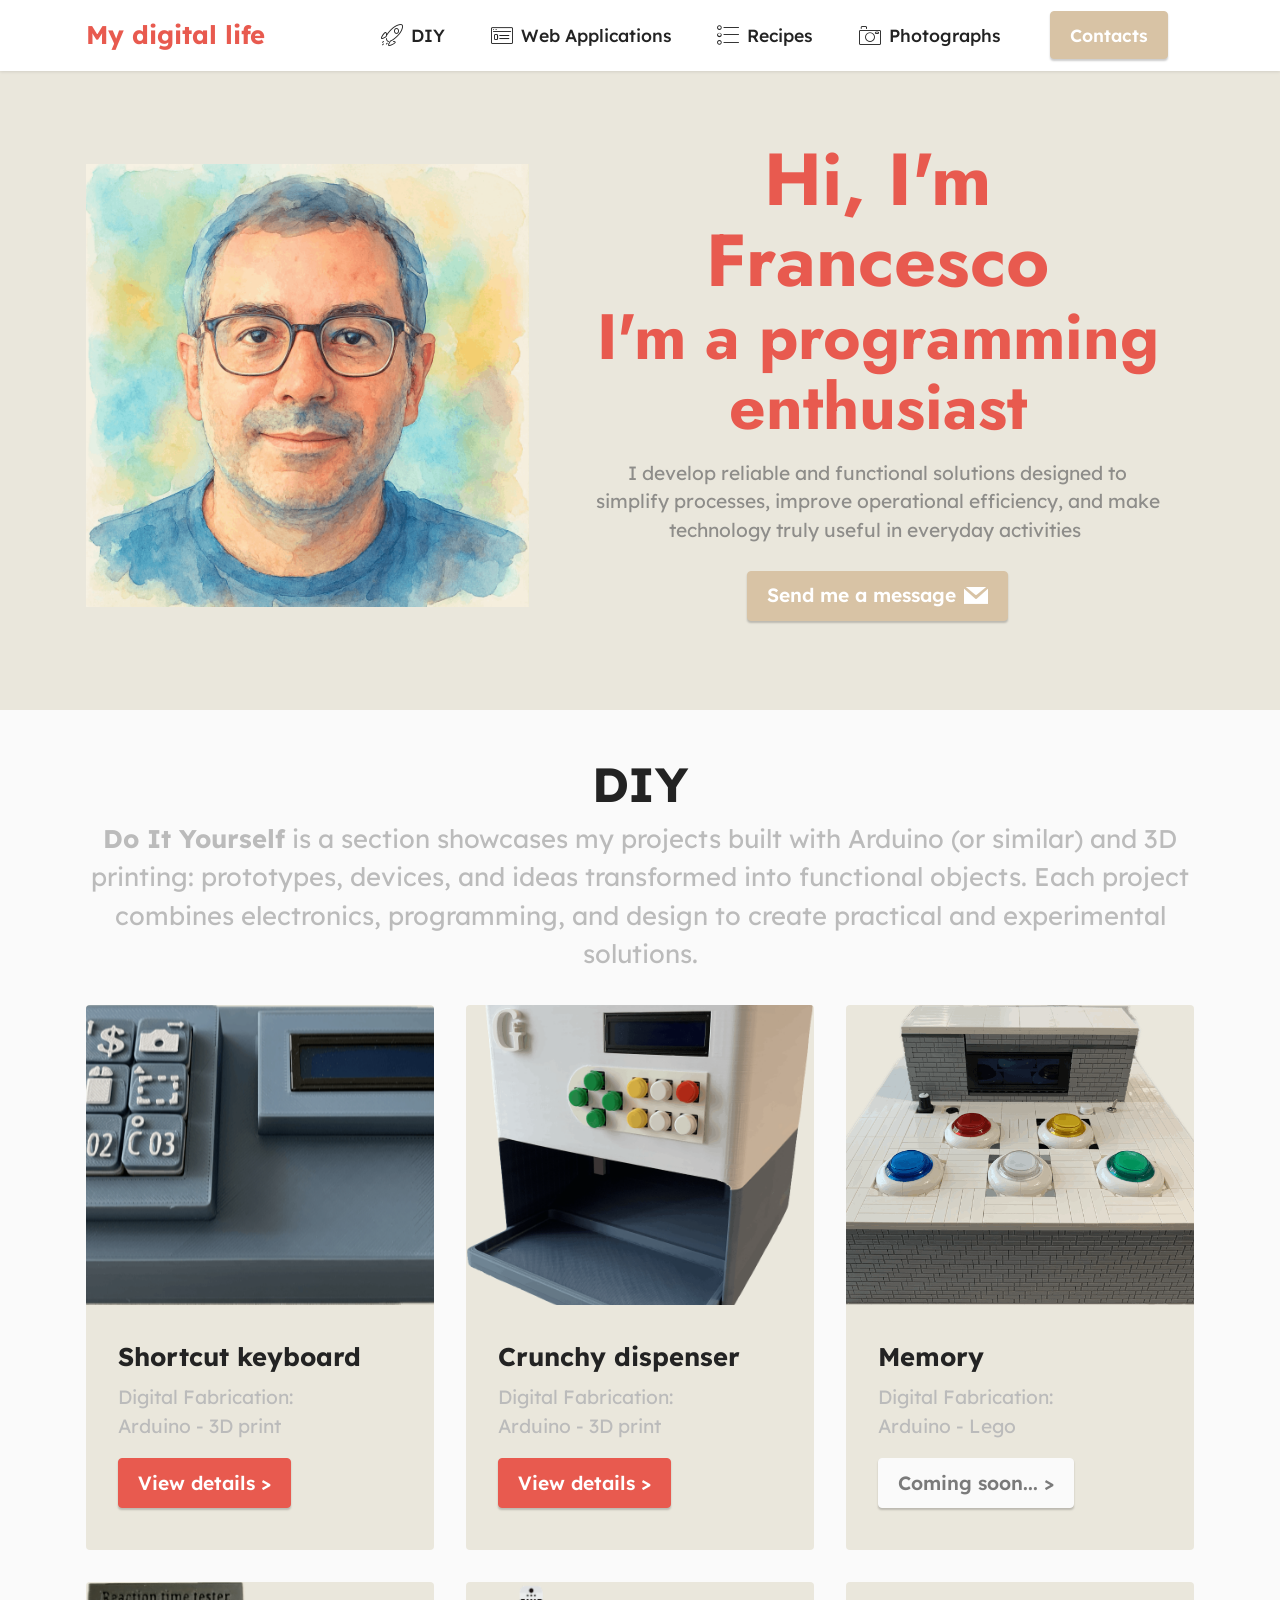
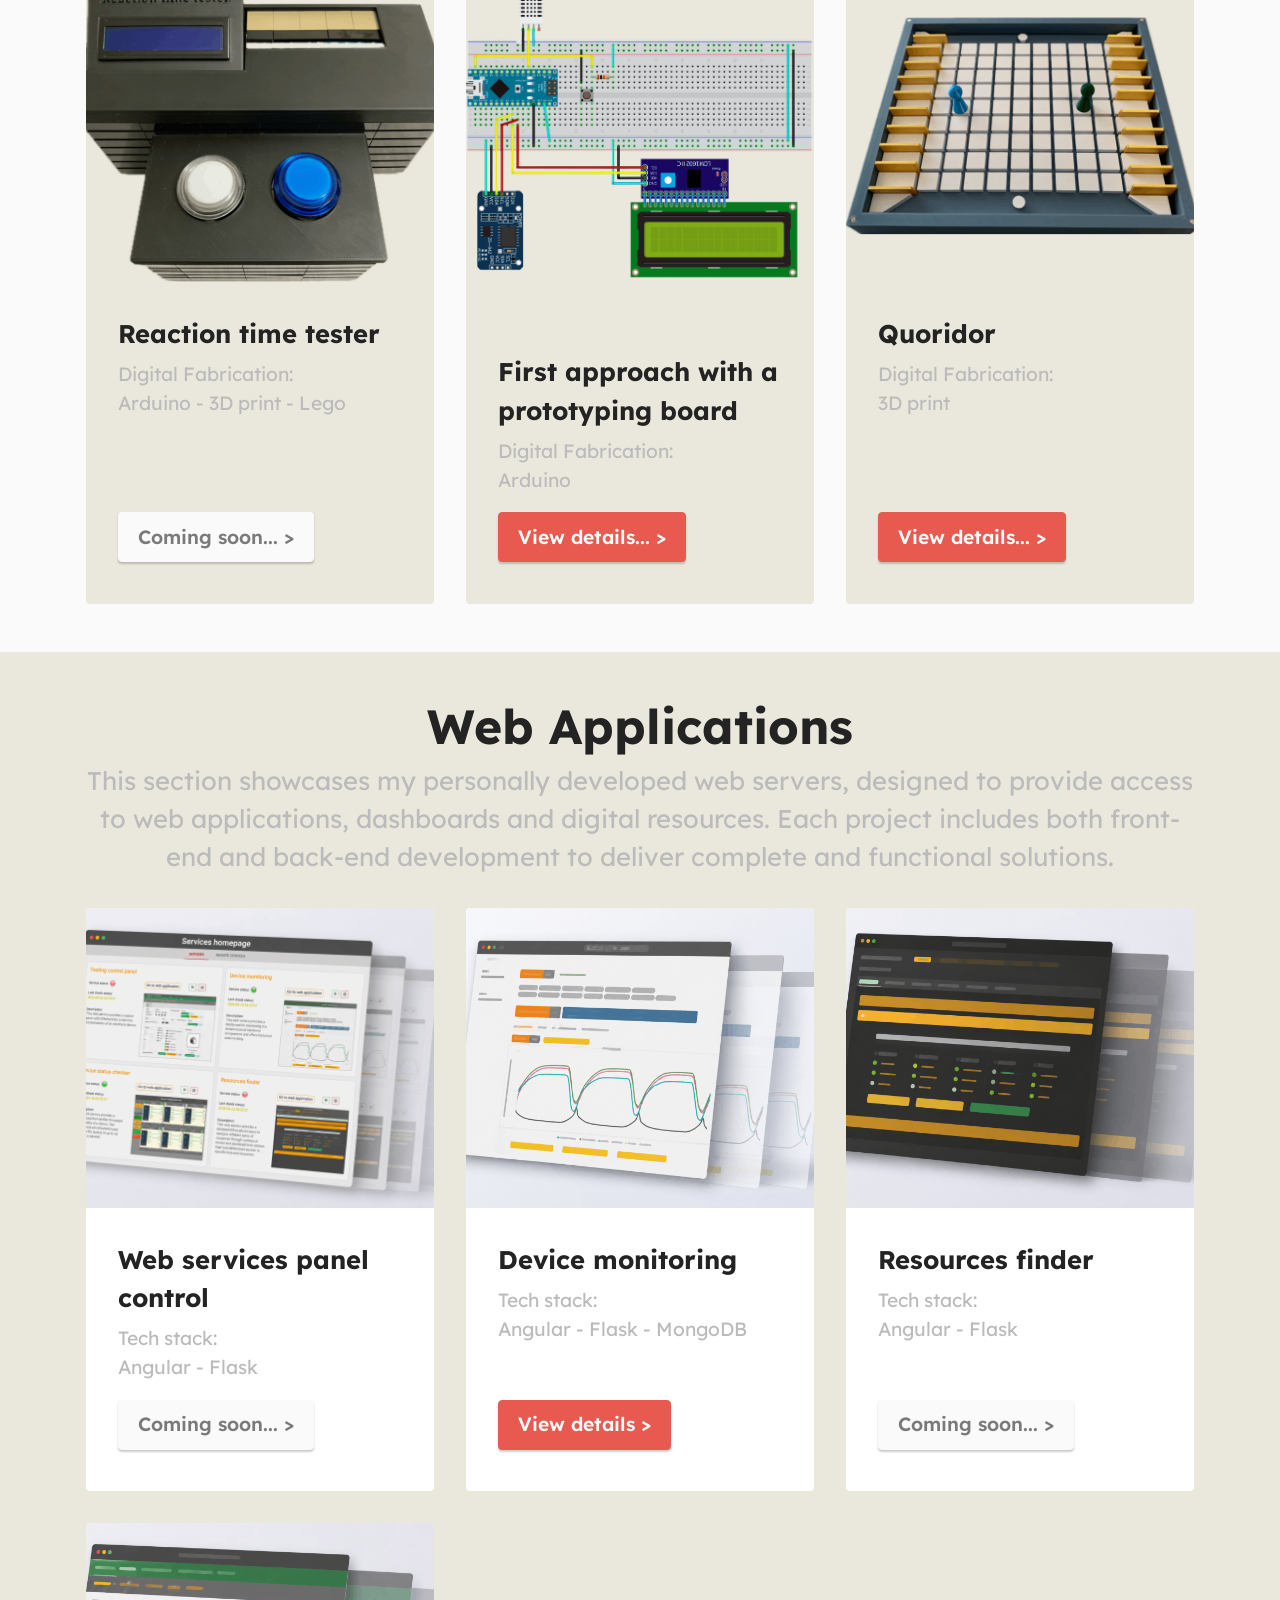
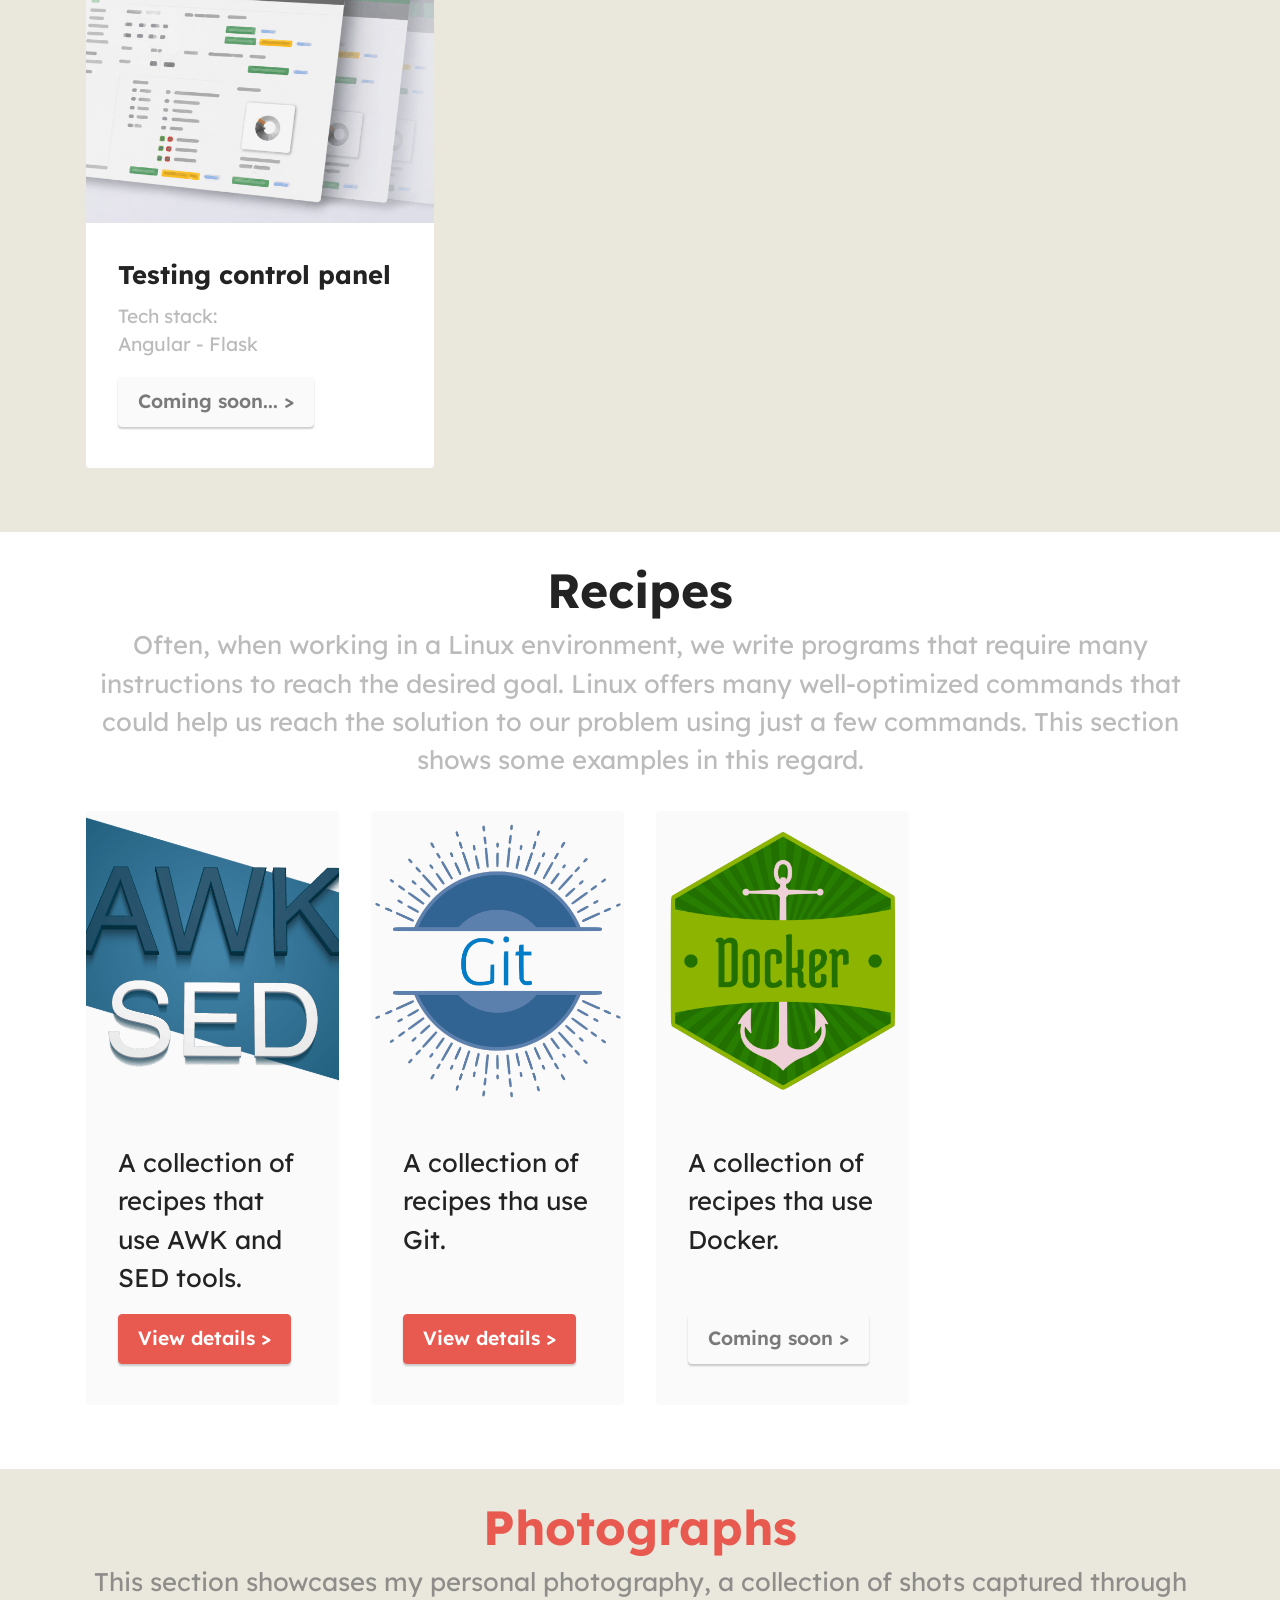
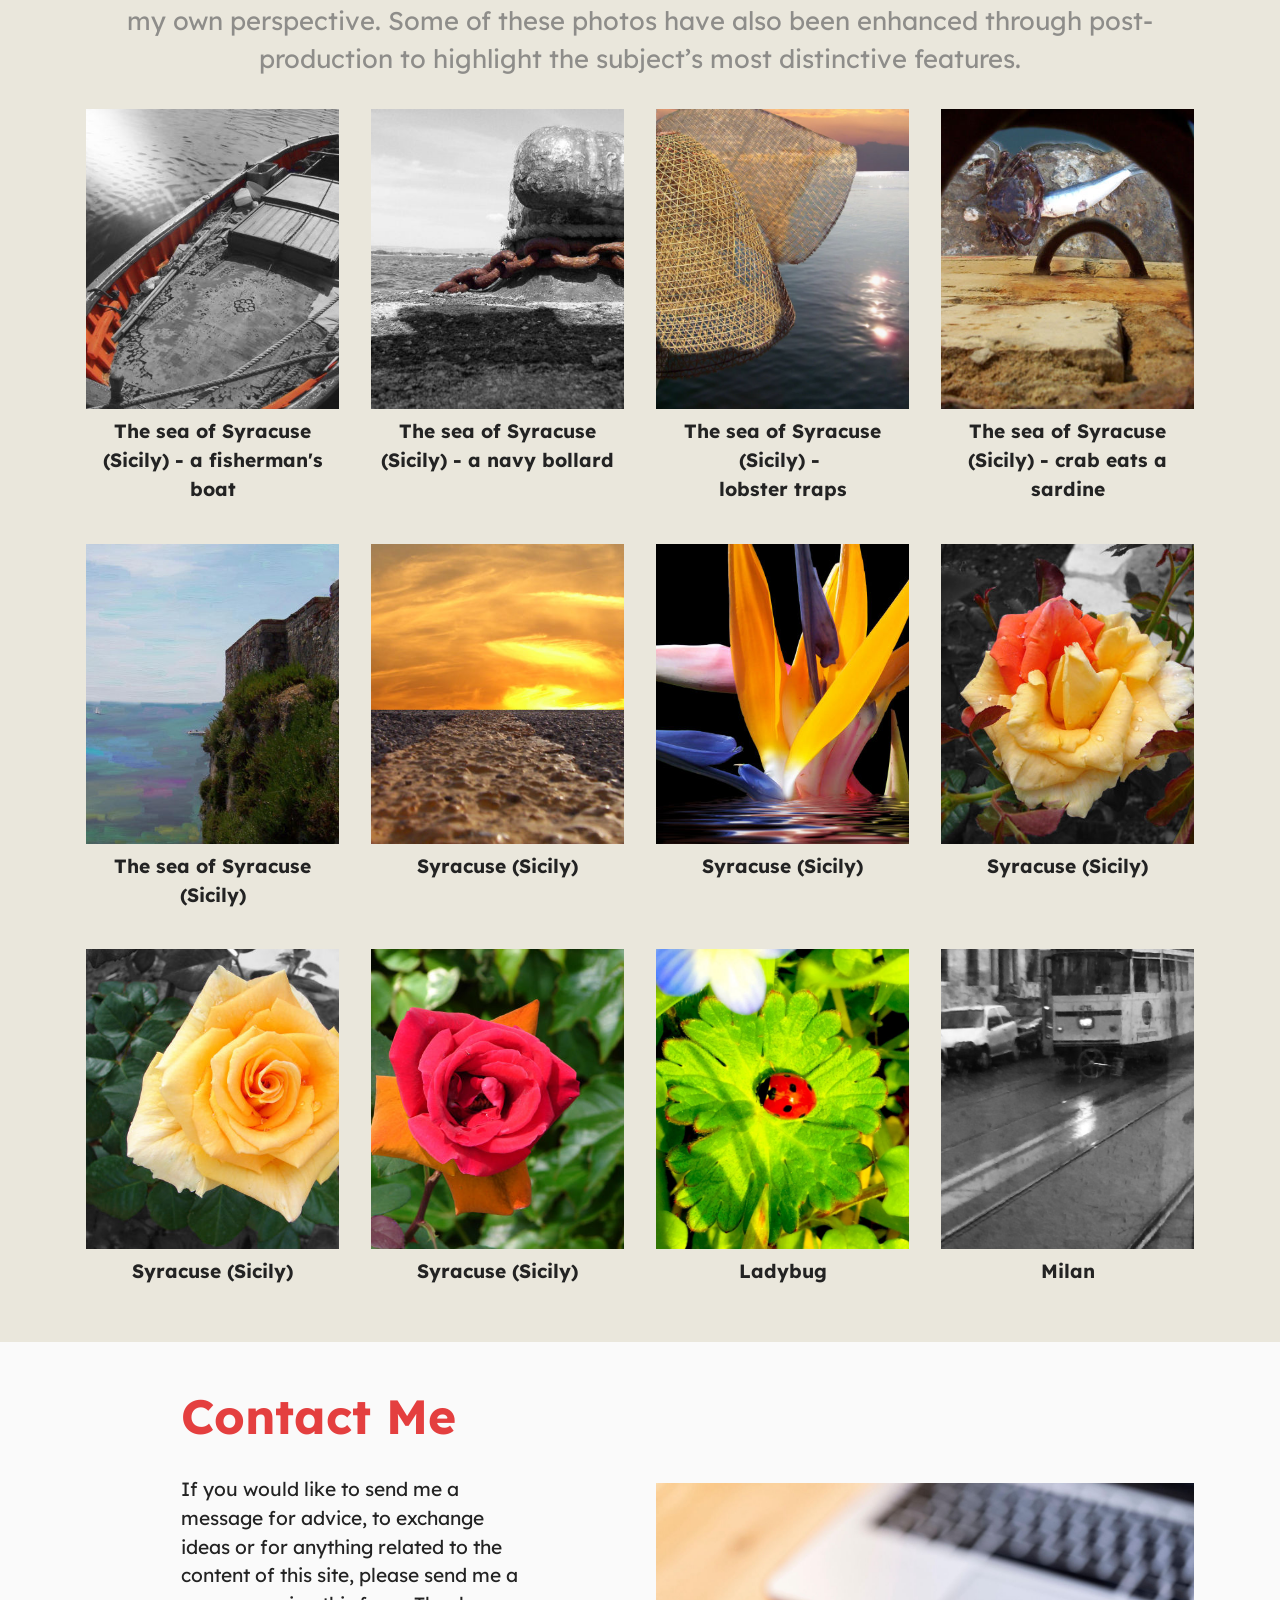
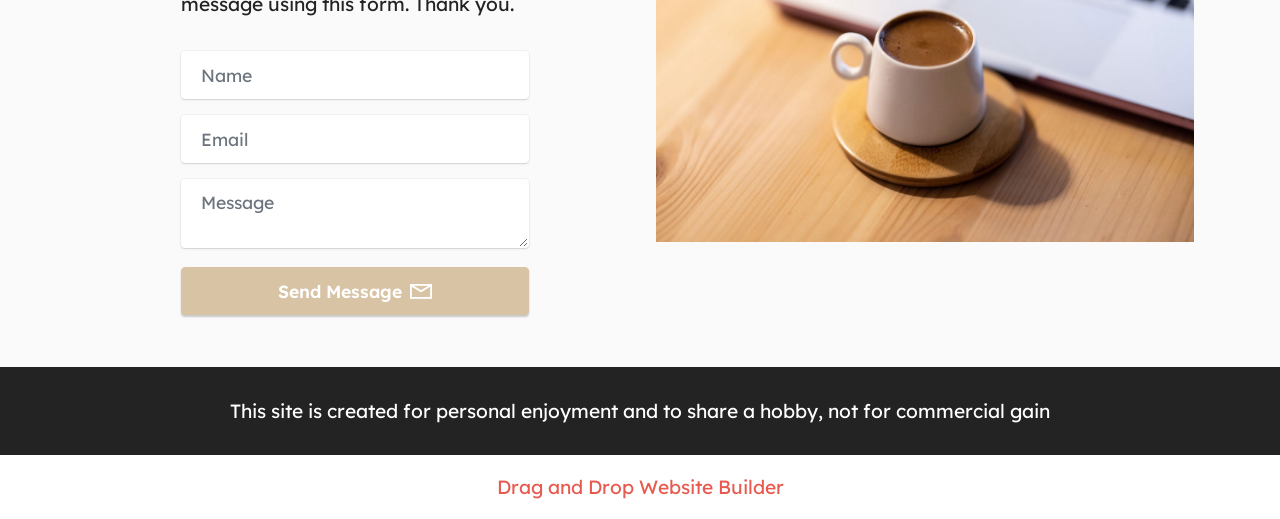
==== commit 6cf2a6ca: "Link prototyping board page on a new page" ====
--- a/index.html
+++ b/index.html
@@ -21,7 +21,7 @@
   <noscript><link rel="stylesheet" href="https://fonts.googleapis.com/css?family=Jost:100,200,300,400,500,600,700,800,900,100i,200i,300i,400i,500i,600i,700i,800i,900i&display=swap"></noscript>
   <link rel="preload" href="https://fonts.googleapis.com/css?family=Lexend:100,200,300,400,500,600,700,800,900&display=swap" as="style" onload="this.onload=null;this.rel='stylesheet'">
   <noscript><link rel="stylesheet" href="https://fonts.googleapis.com/css?family=Lexend:100,200,300,400,500,600,700,800,900&display=swap"></noscript>
-  <link rel="preload" as="style" href="assets/mobirise/css/mbr-additional.css?v=xdmoOo"><link rel="stylesheet" href="assets/mobirise/css/mbr-additional.css?v=xdmoOo" type="text/css">
+  <link rel="preload" as="style" href="assets/mobirise/css/mbr-additional.css?v=Zk9uLp"><link rel="stylesheet" href="assets/mobirise/css/mbr-additional.css?v=Zk9uLp" type="text/css">
 
   
   
@@ -149,7 +149,7 @@
                         <h6 class="item-subtitle mbr-fonts-style mt-1 display-7">Digital Fabrication:<br>Arduino</h6>
                         
                     </div>
-                    <div class="mbr-section-btn item-footer mt-2"><a href="index.html" class="btn item-btn btn-white display-7">Coming soon... &gt;</a></div>
+                    <div class="mbr-section-btn item-footer mt-2"><a href="page7.html" class="btn item-btn btn-primary display-7" target="_blank">View details... &gt;</a></div>
                 </div>
             </div><div class="item features-image col-12 col-md-6 col-lg-4">
                 <div class="item-wrapper">
@@ -300,8 +300,8 @@
         </div>
         <div class="row mbr-gallery mt-4">
             <div class="col-12 col-md-6 col-lg-3 item gallery-image active">
-                <div class="item-wrapper" data-toggle="modal" data-bs-toggle="modal" data-target="#viawpneVNt-modal" data-bs-target="#viawpneVNt-modal">
-                    <img class="w-100" src="assets/images/100-1818-plus5-noiseless-596x450.jpg" alt="" data-slide-to="0" data-bs-slide-to="0" data-target="#lb-viawpneVNt" data-bs-target="#lb-viawpneVNt">
+                <div class="item-wrapper" data-toggle="modal" data-bs-toggle="modal" data-target="#viaFlDWgNY-modal" data-bs-target="#viaFlDWgNY-modal">
+                    <img class="w-100" src="assets/images/100-1818-plus5-noiseless-596x450.jpg" alt="" data-slide-to="0" data-bs-slide-to="0" data-target="#lb-viaFlDWgNY" data-bs-target="#lb-viaFlDWgNY">
                     <div class="icon-wrapper">
                         <span class="mobi-mbri mobi-mbri-search mbr-iconfont mbr-iconfont-btn"></span>
                     </div>
@@ -310,24 +310,24 @@
             </div>
             
             <div class="col-12 col-md-6 col-lg-3 item gallery-image">
-                <div class="item-wrapper" data-toggle="modal" data-bs-toggle="modal" data-target="#viawpneVNt-modal" data-bs-target="#viawpneVNt-modal">
-                    <img class="w-100" src="assets/images/100-1758-plus2-596x450.jpg" alt="" data-slide-to="1" data-bs-slide-to="1" data-target="#lb-viawpneVNt" data-bs-target="#lb-viawpneVNt">
+                <div class="item-wrapper" data-toggle="modal" data-bs-toggle="modal" data-target="#viaFlDWgNY-modal" data-bs-target="#viaFlDWgNY-modal">
+                    <img class="w-100" src="assets/images/100-1758-plus2-596x450.jpg" alt="" data-slide-to="1" data-bs-slide-to="1" data-target="#lb-viaFlDWgNY" data-bs-target="#lb-viaFlDWgNY">
                     <div class="icon-wrapper">
                         <span class="mobi-mbri mobi-mbri-search mbr-iconfont mbr-iconfont-btn"></span>
                     </div>
                 </div>
                 <h6 class="mbr-item-subtitle mbr-fonts-style align-center mb-2 mt-2 display-7"><strong>The sea of Syracuse (Sicily) - a navy bollard</strong></h6>
             </div><div class="col-12 col-md-6 col-lg-3 item gallery-image">
-                <div class="item-wrapper" data-toggle="modal" data-bs-toggle="modal" data-target="#viawpneVNt-modal" data-bs-target="#viawpneVNt-modal">
-                    <img class="w-100" src="assets/images/nasse-end-596x790.jpg" alt="" data-slide-to="2" data-bs-slide-to="2" data-target="#lb-viawpneVNt" data-bs-target="#lb-viawpneVNt">
+                <div class="item-wrapper" data-toggle="modal" data-bs-toggle="modal" data-target="#viaFlDWgNY-modal" data-bs-target="#viaFlDWgNY-modal">
+                    <img class="w-100" src="assets/images/nasse-end-596x790.jpg" alt="" data-slide-to="2" data-bs-slide-to="2" data-target="#lb-viaFlDWgNY" data-bs-target="#lb-viaFlDWgNY">
                     <div class="icon-wrapper">
                         <span class="mobi-mbri mobi-mbri-search mbr-iconfont mbr-iconfont-btn"></span>
                     </div>
                 </div>
                 <h6 class="mbr-item-subtitle mbr-fonts-style align-center mb-2 mt-2 display-7"><strong>The sea of Syracuse (Sicily) -&nbsp;</strong><div><strong>lobster traps</strong></div></h6>
             </div><div class="col-12 col-md-6 col-lg-3 item gallery-image">
-                <div class="item-wrapper" data-toggle="modal" data-bs-toggle="modal" data-target="#viawpneVNt-modal" data-bs-target="#viawpneVNt-modal">
-                    <img class="w-100" src="assets/images/plus-596x450.jpg" alt="" data-slide-to="3" data-bs-slide-to="3" data-target="#lb-viawpneVNt" data-bs-target="#lb-viawpneVNt">
+                <div class="item-wrapper" data-toggle="modal" data-bs-toggle="modal" data-target="#viaFlDWgNY-modal" data-bs-target="#viaFlDWgNY-modal">
+                    <img class="w-100" src="assets/images/plus-596x450.jpg" alt="" data-slide-to="3" data-bs-slide-to="3" data-target="#lb-viaFlDWgNY" data-bs-target="#lb-viaFlDWgNY">
                     <div class="icon-wrapper">
                         <span class="mobi-mbri mobi-mbri-search mbr-iconfont mbr-iconfont-btn"></span>
                     </div>
@@ -335,64 +335,64 @@
                 <h6 class="mbr-item-subtitle mbr-fonts-style align-center mb-2 mt-2 display-7"><strong>The sea of Syracuse (Sicily) - crab eats a sardine</strong></h6>
             </div>
             <div class="col-12 col-md-6 col-lg-3 item gallery-image">
-                <div class="item-wrapper" data-toggle="modal" data-bs-toggle="modal" data-target="#viawpneVNt-modal" data-bs-target="#viawpneVNt-modal">
-                    <img class="w-100" src="assets/images/100-1783-plus2-596x450.jpg" alt="" data-slide-to="4" data-bs-slide-to="4" data-target="#lb-viawpneVNt" data-bs-target="#lb-viawpneVNt">
+                <div class="item-wrapper" data-toggle="modal" data-bs-toggle="modal" data-target="#viaFlDWgNY-modal" data-bs-target="#viaFlDWgNY-modal">
+                    <img class="w-100" src="assets/images/100-1783-plus2-596x450.jpg" alt="" data-slide-to="4" data-bs-slide-to="4" data-target="#lb-viaFlDWgNY" data-bs-target="#lb-viaFlDWgNY">
                     <div class="icon-wrapper">
                         <span class="mobi-mbri mobi-mbri-search mbr-iconfont mbr-iconfont-btn"></span>
                     </div>
                 </div>
                 <h6 class="mbr-item-subtitle mbr-fonts-style align-center mb-2 mt-2 display-7"><strong>The sea of Syracuse (Sicily)</strong></h6>
             </div><div class="col-12 col-md-6 col-lg-3 item gallery-image">
-                <div class="item-wrapper" data-toggle="modal" data-bs-toggle="modal" data-target="#viawpneVNt-modal" data-bs-target="#viawpneVNt-modal">
-                    <img class="w-100" src="assets/images/100-1888-plus-596x450.jpg" alt="" data-slide-to="5" data-bs-slide-to="5" data-target="#lb-viawpneVNt" data-bs-target="#lb-viawpneVNt">
+                <div class="item-wrapper" data-toggle="modal" data-bs-toggle="modal" data-target="#viaFlDWgNY-modal" data-bs-target="#viaFlDWgNY-modal">
+                    <img class="w-100" src="assets/images/100-1888-plus-596x450.jpg" alt="" data-slide-to="5" data-bs-slide-to="5" data-target="#lb-viaFlDWgNY" data-bs-target="#lb-viaFlDWgNY">
                     <div class="icon-wrapper">
                         <span class="mobi-mbri mobi-mbri-search mbr-iconfont mbr-iconfont-btn"></span>
                     </div>
                 </div>
                 <h6 class="mbr-item-subtitle mbr-fonts-style align-center mb-2 mt-2 display-7"><strong>Syracuse (Sicily)</strong></h6>
             </div><div class="col-12 col-md-6 col-lg-3 item gallery-image">
-                <div class="item-wrapper" data-toggle="modal" data-bs-toggle="modal" data-target="#viawpneVNt-modal" data-bs-target="#viawpneVNt-modal">
-                    <img class="w-100" src="assets/images/sterlizia-3-596x449.jpg" alt="" data-slide-to="6" data-bs-slide-to="6" data-target="#lb-viawpneVNt" data-bs-target="#lb-viawpneVNt">
+                <div class="item-wrapper" data-toggle="modal" data-bs-toggle="modal" data-target="#viaFlDWgNY-modal" data-bs-target="#viaFlDWgNY-modal">
+                    <img class="w-100" src="assets/images/sterlizia-3-596x449.jpg" alt="" data-slide-to="6" data-bs-slide-to="6" data-target="#lb-viaFlDWgNY" data-bs-target="#lb-viaFlDWgNY">
                     <div class="icon-wrapper">
                         <span class="mobi-mbri mobi-mbri-search mbr-iconfont mbr-iconfont-btn"></span>
                     </div>
                 </div>
                 <h6 class="mbr-item-subtitle mbr-fonts-style align-center mb-2 mt-2 display-7"><strong>Syracuse (Sicily)</strong></h6>
             </div><div class="col-12 col-md-6 col-lg-3 item gallery-image">
-                <div class="item-wrapper" data-toggle="modal" data-bs-toggle="modal" data-target="#viawpneVNt-modal" data-bs-target="#viawpneVNt-modal">
-                    <img class="w-100" src="assets/images/dsc00509-plus-596x447.jpg" alt="" data-slide-to="7" data-bs-slide-to="7" data-target="#lb-viawpneVNt" data-bs-target="#lb-viawpneVNt">
+                <div class="item-wrapper" data-toggle="modal" data-bs-toggle="modal" data-target="#viaFlDWgNY-modal" data-bs-target="#viaFlDWgNY-modal">
+                    <img class="w-100" src="assets/images/dsc00509-plus-596x447.jpg" alt="" data-slide-to="7" data-bs-slide-to="7" data-target="#lb-viaFlDWgNY" data-bs-target="#lb-viaFlDWgNY">
                     <div class="icon-wrapper">
                         <span class="mobi-mbri mobi-mbri-search mbr-iconfont mbr-iconfont-btn"></span>
                     </div>
                 </div>
                 <h6 class="mbr-item-subtitle mbr-fonts-style align-center mb-2 mt-2 display-7"><strong>Syracuse (Sicily)</strong></h6>
             </div><div class="col-12 col-md-6 col-lg-3 item gallery-image">
-                <div class="item-wrapper" data-toggle="modal" data-bs-toggle="modal" data-target="#viawpneVNt-modal" data-bs-target="#viawpneVNt-modal">
-                    <img class="w-100" src="assets/images/dsc00510-596x462.jpg" alt="" data-slide-to="8" data-bs-slide-to="8" data-target="#lb-viawpneVNt" data-bs-target="#lb-viawpneVNt">
+                <div class="item-wrapper" data-toggle="modal" data-bs-toggle="modal" data-target="#viaFlDWgNY-modal" data-bs-target="#viaFlDWgNY-modal">
+                    <img class="w-100" src="assets/images/dsc00510-596x462.jpg" alt="" data-slide-to="8" data-bs-slide-to="8" data-target="#lb-viaFlDWgNY" data-bs-target="#lb-viaFlDWgNY">
                     <div class="icon-wrapper">
                         <span class="mobi-mbri mobi-mbri-search mbr-iconfont mbr-iconfont-btn"></span>
                     </div>
                 </div>
                 <h6 class="mbr-item-subtitle mbr-fonts-style align-center mb-2 mt-2 display-7"><strong>Syracuse (Sicily)</strong></h6>
             </div><div class="col-12 col-md-6 col-lg-3 item gallery-image">
-                <div class="item-wrapper" data-toggle="modal" data-bs-toggle="modal" data-target="#viawpneVNt-modal" data-bs-target="#viawpneVNt-modal">
-                    <img class="w-100" src="assets/images/dsc00529-596x447.jpg" alt="" data-slide-to="9" data-bs-slide-to="9" data-target="#lb-viawpneVNt" data-bs-target="#lb-viawpneVNt">
+                <div class="item-wrapper" data-toggle="modal" data-bs-toggle="modal" data-target="#viaFlDWgNY-modal" data-bs-target="#viaFlDWgNY-modal">
+                    <img class="w-100" src="assets/images/dsc00529-596x447.jpg" alt="" data-slide-to="9" data-bs-slide-to="9" data-target="#lb-viaFlDWgNY" data-bs-target="#lb-viaFlDWgNY">
                     <div class="icon-wrapper">
                         <span class="mobi-mbri mobi-mbri-search mbr-iconfont mbr-iconfont-btn"></span>
                     </div>
                 </div>
                 <h6 class="mbr-item-subtitle mbr-fonts-style align-center mb-2 mt-2 display-7"><strong>Syracuse (Sicily)</strong></h6>
             </div><div class="col-12 col-md-6 col-lg-3 item gallery-image">
-                <div class="item-wrapper" data-toggle="modal" data-bs-toggle="modal" data-target="#viawpneVNt-modal" data-bs-target="#viawpneVNt-modal">
-                    <img class="w-100" src="assets/images/img-2663-596x1060.jpg" alt="" data-slide-to="10" data-bs-slide-to="10" data-target="#lb-viawpneVNt" data-bs-target="#lb-viawpneVNt">
+                <div class="item-wrapper" data-toggle="modal" data-bs-toggle="modal" data-target="#viaFlDWgNY-modal" data-bs-target="#viaFlDWgNY-modal">
+                    <img class="w-100" src="assets/images/img-2663-596x1060.jpg" alt="" data-slide-to="10" data-bs-slide-to="10" data-target="#lb-viaFlDWgNY" data-bs-target="#lb-viaFlDWgNY">
                     <div class="icon-wrapper">
                         <span class="mobi-mbri mobi-mbri-search mbr-iconfont mbr-iconfont-btn"></span>
                     </div>
                 </div>
                 <h6 class="mbr-item-subtitle mbr-fonts-style align-center mb-2 mt-2 display-7"><div><strong>Ladybug</strong></div></h6>
             </div><div class="col-12 col-md-6 col-lg-3 item gallery-image">
-                <div class="item-wrapper" data-toggle="modal" data-bs-toggle="modal" data-target="#viawpneVNt-modal" data-bs-target="#viawpneVNt-modal">
-                    <img class="w-100" src="assets/images/img-ph-14-596x795.jpg" alt="" data-slide-to="11" data-bs-slide-to="11" data-target="#lb-viawpneVNt" data-bs-target="#lb-viawpneVNt">
+                <div class="item-wrapper" data-toggle="modal" data-bs-toggle="modal" data-target="#viaFlDWgNY-modal" data-bs-target="#viaFlDWgNY-modal">
+                    <img class="w-100" src="assets/images/img-ph-14-596x795.jpg" alt="" data-slide-to="11" data-bs-slide-to="11" data-target="#lb-viaFlDWgNY" data-bs-target="#lb-viaFlDWgNY">
                     <div class="icon-wrapper">
                         <span class="mobi-mbri mobi-mbri-search mbr-iconfont mbr-iconfont-btn"></span>
                     </div>
@@ -401,11 +401,11 @@
             </div>
         </div>
 
-        <div class="modal mbr-slider" tabindex="-1" role="dialog" aria-hidden="true" id="viawpneVNt-modal">
+        <div class="modal mbr-slider" tabindex="-1" role="dialog" aria-hidden="true" id="viaFlDWgNY-modal">
             <div class="modal-dialog" role="document">
                 <div class="modal-content">
                     <div class="modal-body">
-                        <div class="carousel slide carousel-fade" id="lb-viawpneVNt" data-interval="5000" data-bs-interval="5000">
+                        <div class="carousel slide carousel-fade" id="lb-viaFlDWgNY" data-interval="5000" data-bs-interval="5000">
                             <div class="carousel-inner">
                                 <div class="carousel-item active">
                                     <img class="d-block w-100" src="assets/images/100-1818-plus5-noiseless-596x450.jpg" alt="Mobirise Website Builder">
@@ -437,18 +437,18 @@
                                 </div>
                             </div>
                             <ol class="carousel-indicators">
-                                <li data-slide-to="0" data-bs-slide-to="0" class="active" data-target="#lb-viawpneVNt" data-bs-target="#lb-viawpneVNt"></li>
-                                <li data-slide-to="1" data-bs-slide-to="1" data-target="#lb-viawpneVNt" data-bs-target="#lb-viawpneVNt"></li>
-                                <li data-slide-to="2" data-bs-slide-to="2" data-target="#lb-viawpneVNt" data-bs-target="#lb-viawpneVNt"></li><li data-slide-to="3" data-bs-slide-to="3" data-target="#lb-viawpneVNt" data-bs-target="#lb-viawpneVNt"></li>
-                                <li data-slide-to="4" data-bs-slide-to="4" data-target="#lb-viawpneVNt" data-bs-target="#lb-viawpneVNt"></li><li data-slide-to="5" data-bs-slide-to="5" data-target="#lb-viawpneVNt" data-bs-target="#lb-viawpneVNt"></li><li data-slide-to="6" data-bs-slide-to="6" data-target="#lb-viawpneVNt" data-bs-target="#lb-viawpneVNt"></li><li data-slide-to="7" data-bs-slide-to="7" data-target="#lb-viawpneVNt" data-bs-target="#lb-viawpneVNt"></li><li data-slide-to="8" data-bs-slide-to="8" data-target="#lb-viawpneVNt" data-bs-target="#lb-viawpneVNt"></li><li data-slide-to="9" data-bs-slide-to="9" data-target="#lb-viawpneVNt" data-bs-target="#lb-viawpneVNt"></li><li data-slide-to="10" data-bs-slide-to="10" data-target="#lb-viawpneVNt" data-bs-target="#lb-viawpneVNt"></li><li data-slide-to="11" data-bs-slide-to="11" data-target="#lb-viawpneVNt" data-bs-target="#lb-viawpneVNt"></li>
+                                <li data-slide-to="0" data-bs-slide-to="0" class="active" data-target="#lb-viaFlDWgNY" data-bs-target="#lb-viaFlDWgNY"></li>
+                                <li data-slide-to="1" data-bs-slide-to="1" data-target="#lb-viaFlDWgNY" data-bs-target="#lb-viaFlDWgNY"></li>
+                                <li data-slide-to="2" data-bs-slide-to="2" data-target="#lb-viaFlDWgNY" data-bs-target="#lb-viaFlDWgNY"></li><li data-slide-to="3" data-bs-slide-to="3" data-target="#lb-viaFlDWgNY" data-bs-target="#lb-viaFlDWgNY"></li>
+                                <li data-slide-to="4" data-bs-slide-to="4" data-target="#lb-viaFlDWgNY" data-bs-target="#lb-viaFlDWgNY"></li><li data-slide-to="5" data-bs-slide-to="5" data-target="#lb-viaFlDWgNY" data-bs-target="#lb-viaFlDWgNY"></li><li data-slide-to="6" data-bs-slide-to="6" data-target="#lb-viaFlDWgNY" data-bs-target="#lb-viaFlDWgNY"></li><li data-slide-to="7" data-bs-slide-to="7" data-target="#lb-viaFlDWgNY" data-bs-target="#lb-viaFlDWgNY"></li><li data-slide-to="8" data-bs-slide-to="8" data-target="#lb-viaFlDWgNY" data-bs-target="#lb-viaFlDWgNY"></li><li data-slide-to="9" data-bs-slide-to="9" data-target="#lb-viaFlDWgNY" data-bs-target="#lb-viaFlDWgNY"></li><li data-slide-to="10" data-bs-slide-to="10" data-target="#lb-viaFlDWgNY" data-bs-target="#lb-viaFlDWgNY"></li><li data-slide-to="11" data-bs-slide-to="11" data-target="#lb-viaFlDWgNY" data-bs-target="#lb-viaFlDWgNY"></li>
                             </ol>
                             <a role="button" href="" class="close" data-dismiss="modal" data-bs-dismiss="modal" aria-label="Close">
                             </a>
-                            <a class="carousel-control-prev carousel-control" role="button" data-slide="prev" data-bs-slide="prev" href="#lb-viawpneVNt">
+                            <a class="carousel-control-prev carousel-control" role="button" data-slide="prev" data-bs-slide="prev" href="#lb-viaFlDWgNY">
                                 <span class="mobi-mbri mobi-mbri-arrow-prev" aria-hidden="true"></span>
                                 <span class="sr-only visually-hidden">Previous</span>
                             </a>
-                            <a class="carousel-control-next carousel-control" role="button" data-slide="next" data-bs-slide="next" href="#lb-viawpneVNt">
+                            <a class="carousel-control-next carousel-control" role="button" data-slide="next" data-bs-slide="next" href="#lb-viaFlDWgNY">
                                 <span class="mobi-mbri mobi-mbri-arrow-next" aria-hidden="true"></span>
                                 <span class="sr-only visually-hidden">Next</span>
                             </a>
@@ -470,7 +470,7 @@
         <div class="row content-wrapper justify-content-center">
             <div class="col-lg-4 offset-lg-1 mbr-form" data-form-type="formoid">
 <!--Formbuilder Form-->
-<form action="https://mobirise.eu/" method="POST" class="mbr-form form-with-styler" data-form-title="Form Name"><input type="hidden" name="email" data-form-email="true" value="33V0HYd6YdmOCIDDlJuHY9B4VnkRZ39XgwfCG8Nj4+CRHOFJjdt51kFJ0IKpdbpyY7DaeO6a5jDqzXyT73liPuYNvEBULfQRhOh0fDmeBitWV4YPZ7ptUQ723hIYR4ec">
+<form action="https://mobirise.eu/" method="POST" class="mbr-form form-with-styler" data-form-title="Form Name"><input type="hidden" name="email" data-form-email="true" value="dMdJHRd1HzOZKtIAIO07sXNW0S95Pon9dbMwsjRRMCT9ChNLGzM0/CczaIfd9VKaxUrAettpO6a6fPc35u2JVzt5fsf/OiU3DwpC+HWf6kteIVYoClkizx7zcNEKqPll">
 <div class="row">
 <div hidden="hidden" data-form-alert="" class="alert alert-success col-12">Thanks for filling out the form!</div>
 <div hidden="hidden" data-form-alert-danger="" class="alert alert-danger col-12">Oops...! some problem!</div>
@@ -519,7 +519,7 @@
             </div>
         </div>
     </div>
-</section><section class="display-7" style="padding: 0;align-items: center;justify-content: center;flex-wrap: wrap;    align-content: center;display: flex;position: relative;height: 4rem;"><a href="https://mobiri.se/" style="flex: 1 1;height: 4rem;position: absolute;width: 100%;z-index: 1;"><img alt="" style="height: 4rem;" src="[data-uri]"></a><p style="margin: 0;text-align: center;" class="display-7">&#8204;</p><a style="z-index:1" href="https://mobirise.com/builder/no-code-website-builder.html">No Code Website Builder</a></section><script src="assets/bootstrap/js/bootstrap.bundle.min.js"></script>  <script src="assets/smoothscroll/smooth-scroll.js"></script>  <script src="assets/ytplayer/index.js"></script>  <script src="assets/dropdown/js/navbar-dropdown.js"></script>  <script src="assets/theme/js/script.js"></script>  <script src="assets/formoid/formoid.min.js"></script>  
+</section><section class="display-7" style="padding: 0;align-items: center;justify-content: center;flex-wrap: wrap;    align-content: center;display: flex;position: relative;height: 4rem;"><a href="https://mobiri.se/" style="flex: 1 1;height: 4rem;position: absolute;width: 100%;z-index: 1;"><img alt="" style="height: 4rem;" src="[data-uri]"></a><p style="margin: 0;text-align: center;" class="display-7">&#8204;</p><a style="z-index:1" href="https://mobirise.com/drag-drop-website-builder.html">Drag and Drop Website Builder</a></section><script src="assets/bootstrap/js/bootstrap.bundle.min.js"></script>  <script src="assets/smoothscroll/smooth-scroll.js"></script>  <script src="assets/ytplayer/index.js"></script>  <script src="assets/dropdown/js/navbar-dropdown.js"></script>  <script src="assets/theme/js/script.js"></script>  <script src="assets/formoid/formoid.min.js"></script>  
   
   
 </body>
--- a/assets/mobirise/css/mbr-additional.css
+++ b/assets/mobirise/css/mbr-additional.css
@@ -4592,8 +4592,8 @@
   overflow: hidden;
 }
 .cid-viaw9sVq0N {
-  padding-top: 6rem;
-  padding-bottom: 6rem;
+  padding-top: 2rem;
+  padding-bottom: 2rem;
   background-color: #ffffff;
 }
 .cid-viaw9sVq0N .mbr-fallback-image.disabled {
@@ -4616,3 +4616,9 @@
 .cid-viaw9sVq0N .mbr-text {
   text-align: center;
 }
+.cid-viaEkf9VtX {
+  padding-top: 30px;
+  padding-bottom: 30px;
+  background-color: #232323;
+  overflow: hidden;
+}
--- a/assets/mobirise/css/mbr-additional.css
+++ b/assets/mobirise/css/mbr-additional.css
@@ -4592,8 +4592,8 @@
   overflow: hidden;
 }
 .cid-viaw9sVq0N {
-  padding-top: 6rem;
-  padding-bottom: 6rem;
+  padding-top: 2rem;
+  padding-bottom: 2rem;
   background-color: #ffffff;
 }
 .cid-viaw9sVq0N .mbr-fallback-image.disabled {
@@ -4616,3 +4616,9 @@
 .cid-viaw9sVq0N .mbr-text {
   text-align: center;
 }
+.cid-viaEkf9VtX {
+  padding-top: 30px;
+  padding-bottom: 30px;
+  background-color: #232323;
+  overflow: hidden;
+}
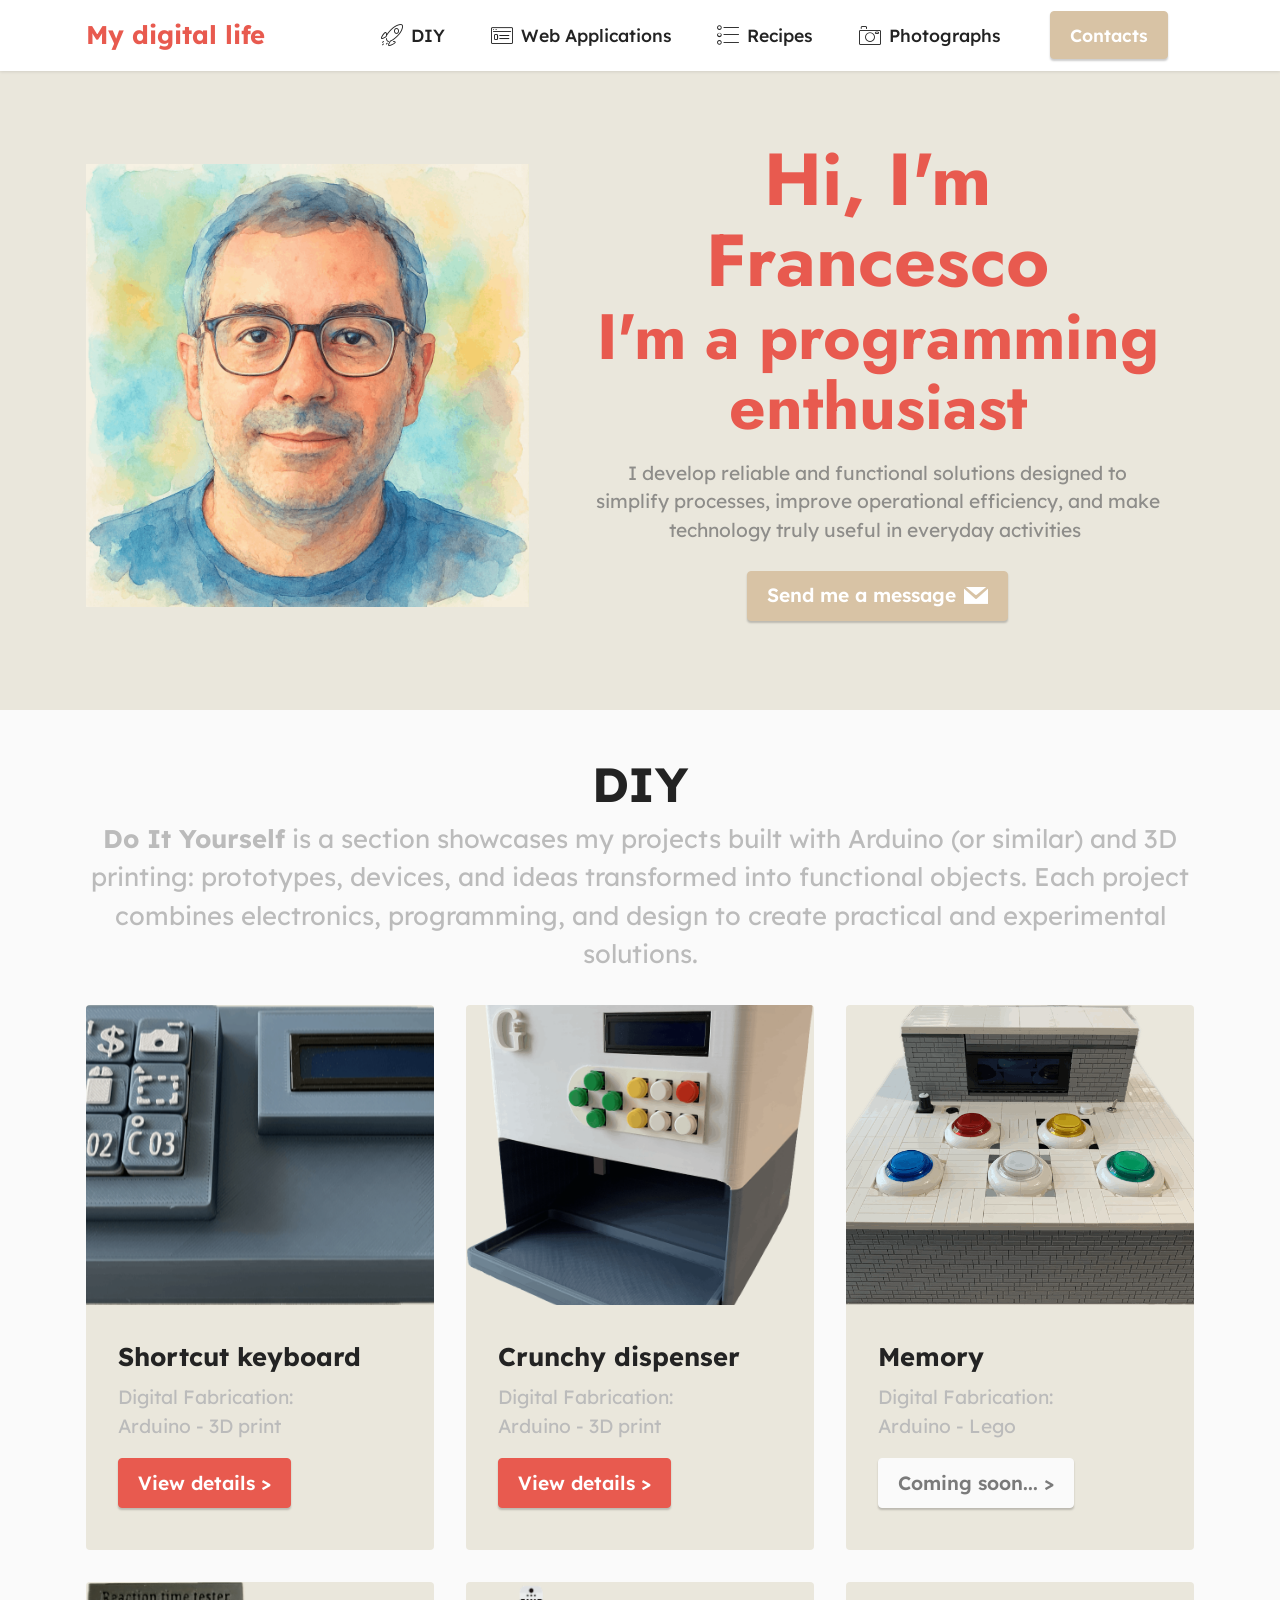
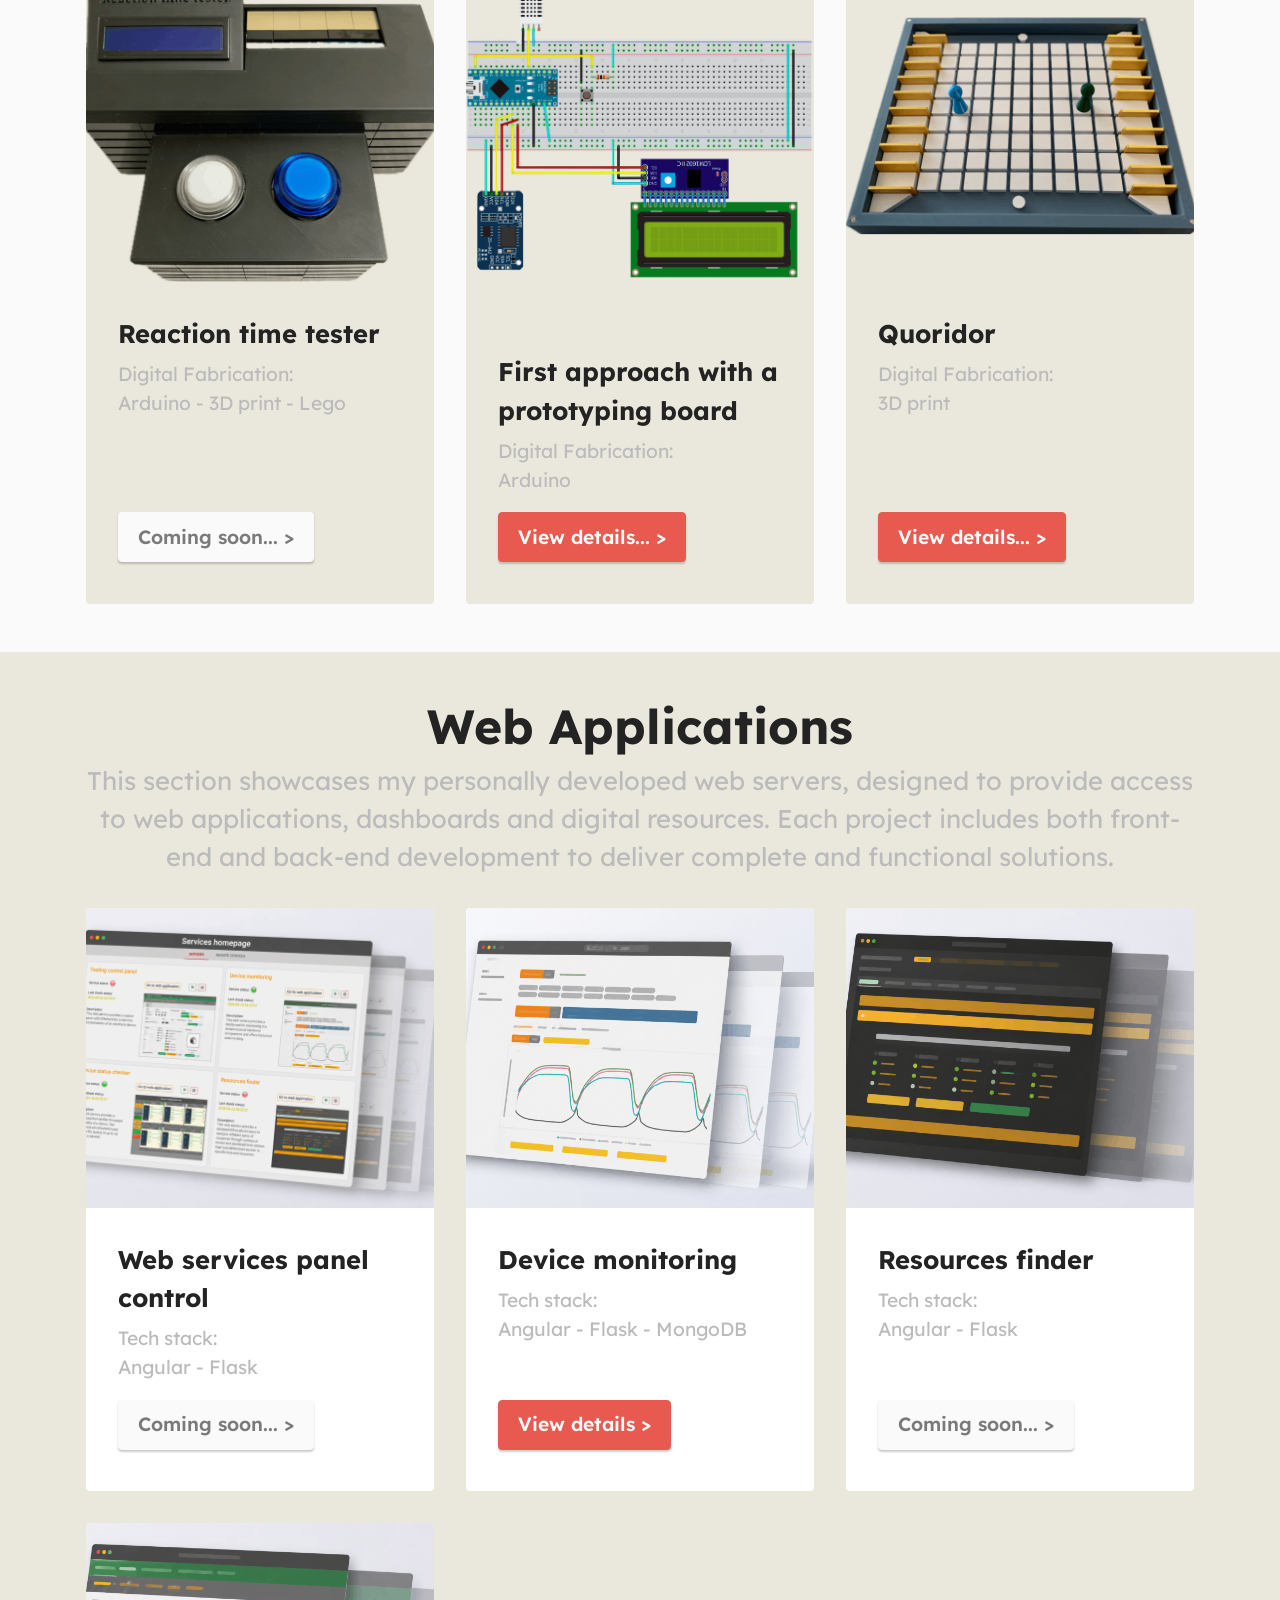
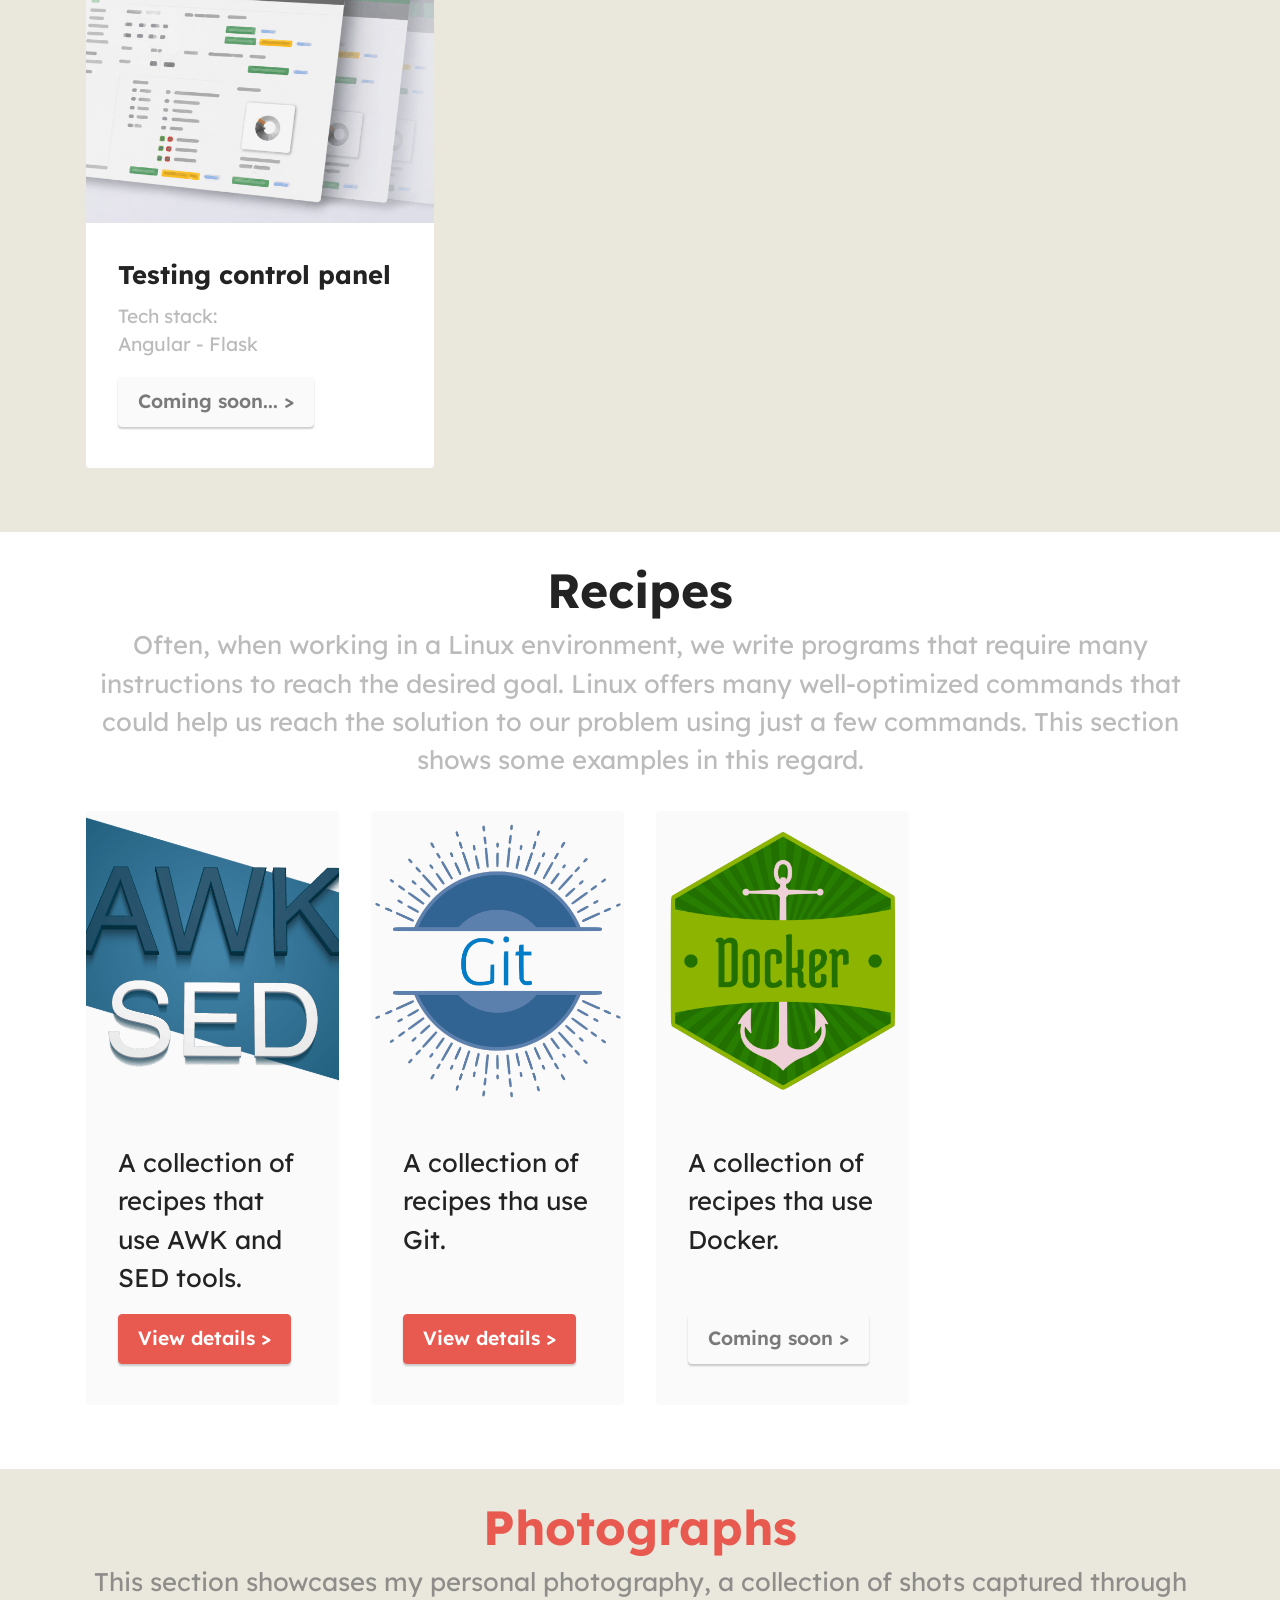
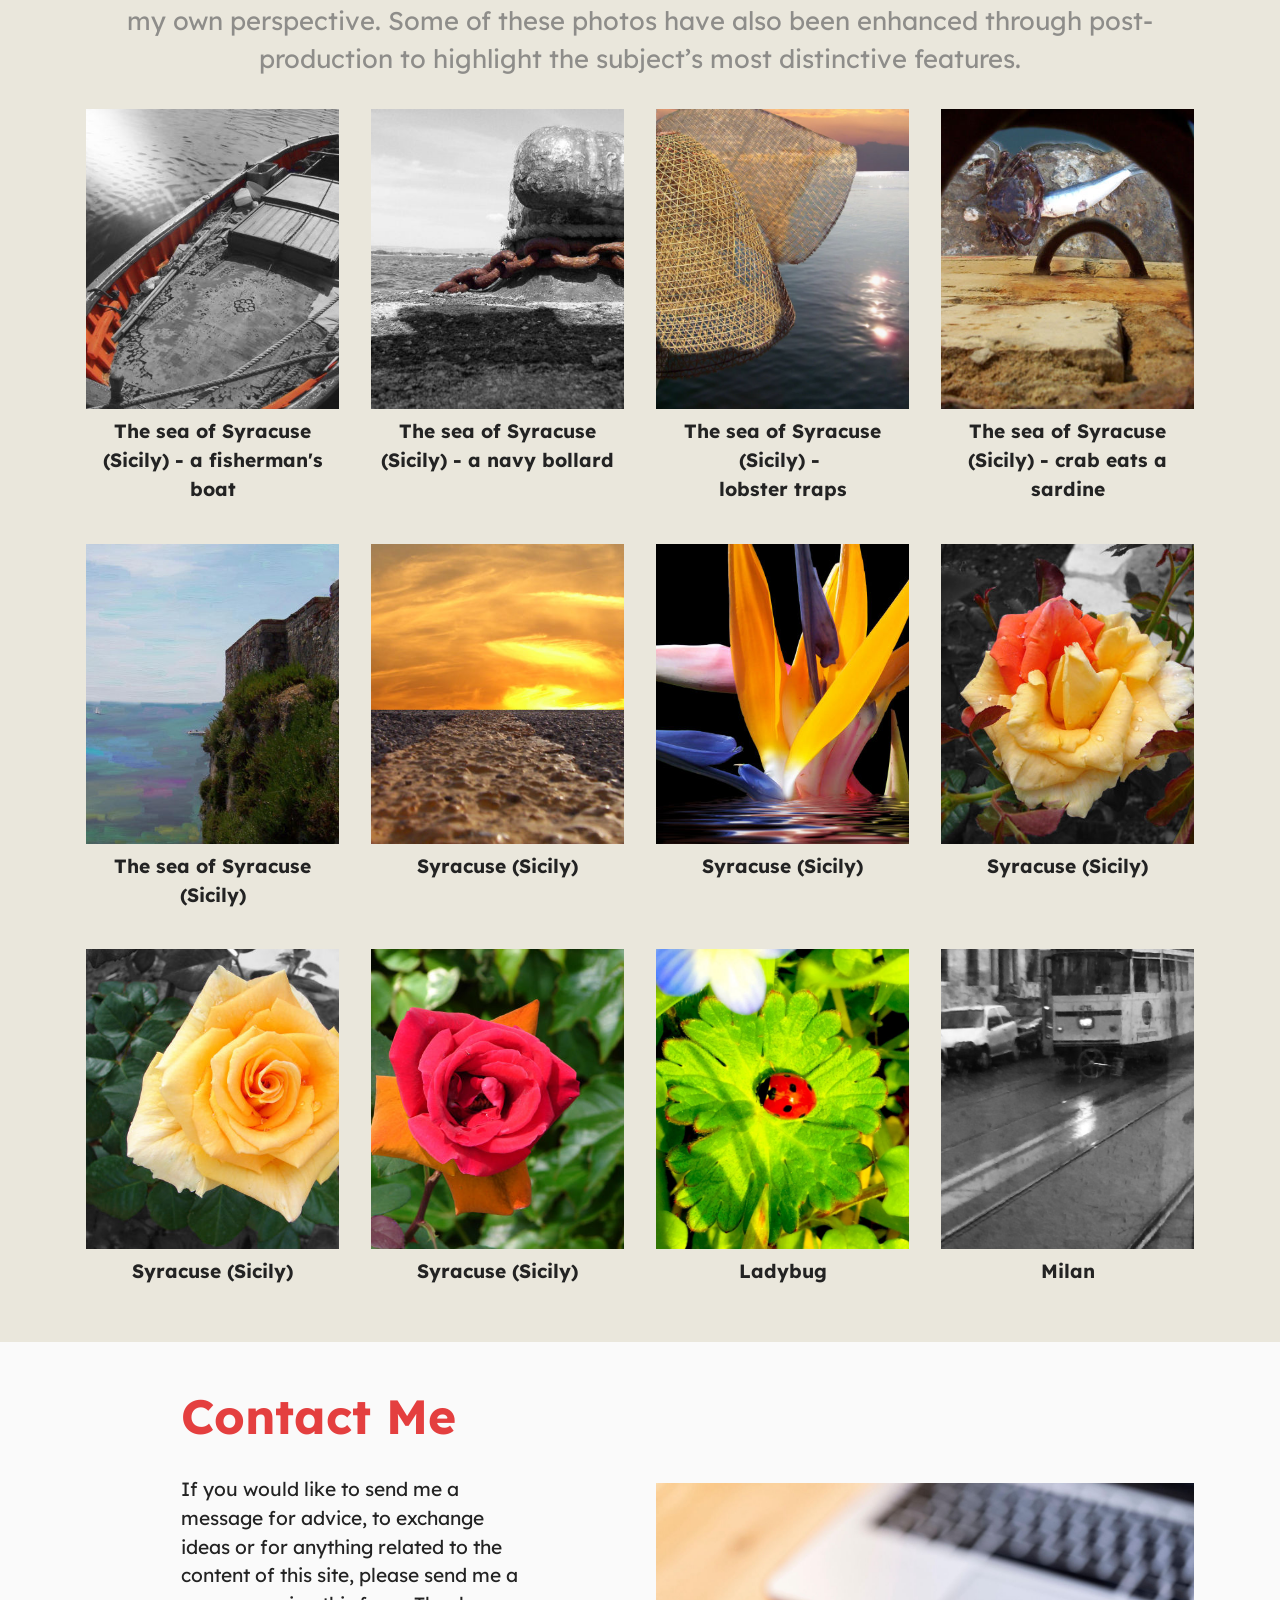
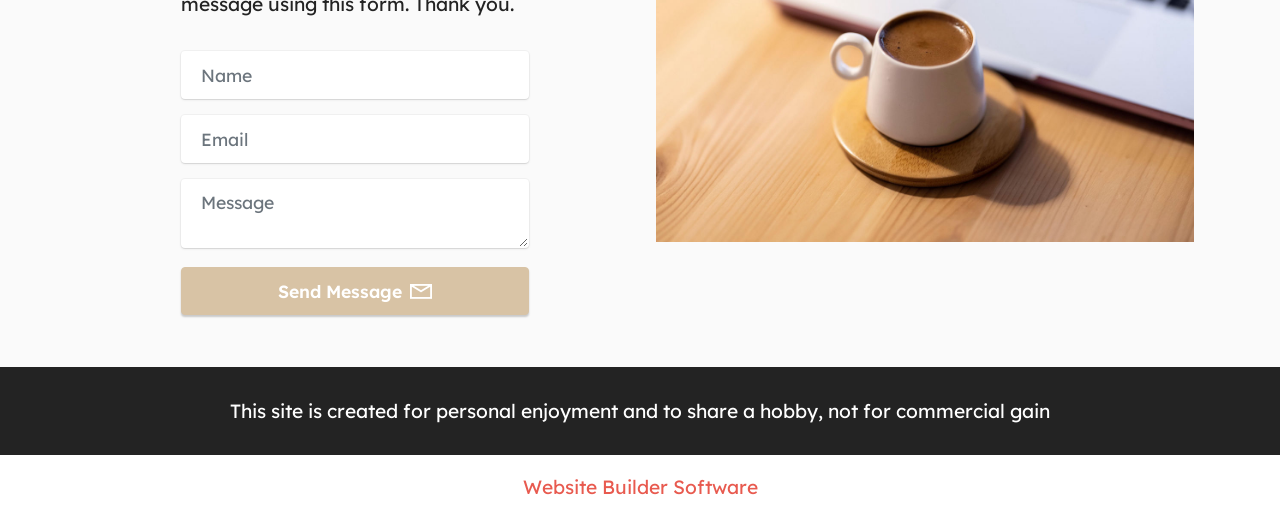
==== commit 4ca97783: "Modified video in Shortcut keyboard" ====
--- a/index.html
+++ b/index.html
@@ -21,7 +21,7 @@
   <noscript><link rel="stylesheet" href="https://fonts.googleapis.com/css?family=Jost:100,200,300,400,500,600,700,800,900,100i,200i,300i,400i,500i,600i,700i,800i,900i&display=swap"></noscript>
   <link rel="preload" href="https://fonts.googleapis.com/css?family=Lexend:100,200,300,400,500,600,700,800,900&display=swap" as="style" onload="this.onload=null;this.rel='stylesheet'">
   <noscript><link rel="stylesheet" href="https://fonts.googleapis.com/css?family=Lexend:100,200,300,400,500,600,700,800,900&display=swap"></noscript>
-  <link rel="preload" as="style" href="assets/mobirise/css/mbr-additional.css?v=Zk9uLp"><link rel="stylesheet" href="assets/mobirise/css/mbr-additional.css?v=Zk9uLp" type="text/css">
+  <link rel="preload" as="style" href="assets/mobirise/css/mbr-additional.css?v=C1qutc"><link rel="stylesheet" href="assets/mobirise/css/mbr-additional.css?v=C1qutc" type="text/css">
 
   
   
@@ -300,8 +300,8 @@
         </div>
         <div class="row mbr-gallery mt-4">
             <div class="col-12 col-md-6 col-lg-3 item gallery-image active">
-                <div class="item-wrapper" data-toggle="modal" data-bs-toggle="modal" data-target="#viaFlDWgNY-modal" data-bs-target="#viaFlDWgNY-modal">
-                    <img class="w-100" src="assets/images/100-1818-plus5-noiseless-596x450.jpg" alt="" data-slide-to="0" data-bs-slide-to="0" data-target="#lb-viaFlDWgNY" data-bs-target="#lb-viaFlDWgNY">
+                <div class="item-wrapper" data-toggle="modal" data-bs-toggle="modal" data-target="#viaO7cyI27-modal" data-bs-target="#viaO7cyI27-modal">
+                    <img class="w-100" src="assets/images/100-1818-plus5-noiseless-596x450.jpg" alt="" data-slide-to="0" data-bs-slide-to="0" data-target="#lb-viaO7cyI27" data-bs-target="#lb-viaO7cyI27">
                     <div class="icon-wrapper">
                         <span class="mobi-mbri mobi-mbri-search mbr-iconfont mbr-iconfont-btn"></span>
                     </div>
@@ -310,24 +310,24 @@
             </div>
             
             <div class="col-12 col-md-6 col-lg-3 item gallery-image">
-                <div class="item-wrapper" data-toggle="modal" data-bs-toggle="modal" data-target="#viaFlDWgNY-modal" data-bs-target="#viaFlDWgNY-modal">
-                    <img class="w-100" src="assets/images/100-1758-plus2-596x450.jpg" alt="" data-slide-to="1" data-bs-slide-to="1" data-target="#lb-viaFlDWgNY" data-bs-target="#lb-viaFlDWgNY">
+                <div class="item-wrapper" data-toggle="modal" data-bs-toggle="modal" data-target="#viaO7cyI27-modal" data-bs-target="#viaO7cyI27-modal">
+                    <img class="w-100" src="assets/images/100-1758-plus2-596x450.jpg" alt="" data-slide-to="1" data-bs-slide-to="1" data-target="#lb-viaO7cyI27" data-bs-target="#lb-viaO7cyI27">
                     <div class="icon-wrapper">
                         <span class="mobi-mbri mobi-mbri-search mbr-iconfont mbr-iconfont-btn"></span>
                     </div>
                 </div>
                 <h6 class="mbr-item-subtitle mbr-fonts-style align-center mb-2 mt-2 display-7"><strong>The sea of Syracuse (Sicily) - a navy bollard</strong></h6>
             </div><div class="col-12 col-md-6 col-lg-3 item gallery-image">
-                <div class="item-wrapper" data-toggle="modal" data-bs-toggle="modal" data-target="#viaFlDWgNY-modal" data-bs-target="#viaFlDWgNY-modal">
-                    <img class="w-100" src="assets/images/nasse-end-596x790.jpg" alt="" data-slide-to="2" data-bs-slide-to="2" data-target="#lb-viaFlDWgNY" data-bs-target="#lb-viaFlDWgNY">
+                <div class="item-wrapper" data-toggle="modal" data-bs-toggle="modal" data-target="#viaO7cyI27-modal" data-bs-target="#viaO7cyI27-modal">
+                    <img class="w-100" src="assets/images/nasse-end-596x790.jpg" alt="" data-slide-to="2" data-bs-slide-to="2" data-target="#lb-viaO7cyI27" data-bs-target="#lb-viaO7cyI27">
                     <div class="icon-wrapper">
                         <span class="mobi-mbri mobi-mbri-search mbr-iconfont mbr-iconfont-btn"></span>
                     </div>
                 </div>
                 <h6 class="mbr-item-subtitle mbr-fonts-style align-center mb-2 mt-2 display-7"><strong>The sea of Syracuse (Sicily) -&nbsp;</strong><div><strong>lobster traps</strong></div></h6>
             </div><div class="col-12 col-md-6 col-lg-3 item gallery-image">
-                <div class="item-wrapper" data-toggle="modal" data-bs-toggle="modal" data-target="#viaFlDWgNY-modal" data-bs-target="#viaFlDWgNY-modal">
-                    <img class="w-100" src="assets/images/plus-596x450.jpg" alt="" data-slide-to="3" data-bs-slide-to="3" data-target="#lb-viaFlDWgNY" data-bs-target="#lb-viaFlDWgNY">
+                <div class="item-wrapper" data-toggle="modal" data-bs-toggle="modal" data-target="#viaO7cyI27-modal" data-bs-target="#viaO7cyI27-modal">
+                    <img class="w-100" src="assets/images/plus-596x450.jpg" alt="" data-slide-to="3" data-bs-slide-to="3" data-target="#lb-viaO7cyI27" data-bs-target="#lb-viaO7cyI27">
                     <div class="icon-wrapper">
                         <span class="mobi-mbri mobi-mbri-search mbr-iconfont mbr-iconfont-btn"></span>
                     </div>
@@ -335,64 +335,64 @@
                 <h6 class="mbr-item-subtitle mbr-fonts-style align-center mb-2 mt-2 display-7"><strong>The sea of Syracuse (Sicily) - crab eats a sardine</strong></h6>
             </div>
             <div class="col-12 col-md-6 col-lg-3 item gallery-image">
-                <div class="item-wrapper" data-toggle="modal" data-bs-toggle="modal" data-target="#viaFlDWgNY-modal" data-bs-target="#viaFlDWgNY-modal">
-                    <img class="w-100" src="assets/images/100-1783-plus2-596x450.jpg" alt="" data-slide-to="4" data-bs-slide-to="4" data-target="#lb-viaFlDWgNY" data-bs-target="#lb-viaFlDWgNY">
+                <div class="item-wrapper" data-toggle="modal" data-bs-toggle="modal" data-target="#viaO7cyI27-modal" data-bs-target="#viaO7cyI27-modal">
+                    <img class="w-100" src="assets/images/100-1783-plus2-596x450.jpg" alt="" data-slide-to="4" data-bs-slide-to="4" data-target="#lb-viaO7cyI27" data-bs-target="#lb-viaO7cyI27">
                     <div class="icon-wrapper">
                         <span class="mobi-mbri mobi-mbri-search mbr-iconfont mbr-iconfont-btn"></span>
                     </div>
                 </div>
                 <h6 class="mbr-item-subtitle mbr-fonts-style align-center mb-2 mt-2 display-7"><strong>The sea of Syracuse (Sicily)</strong></h6>
             </div><div class="col-12 col-md-6 col-lg-3 item gallery-image">
-                <div class="item-wrapper" data-toggle="modal" data-bs-toggle="modal" data-target="#viaFlDWgNY-modal" data-bs-target="#viaFlDWgNY-modal">
-                    <img class="w-100" src="assets/images/100-1888-plus-596x450.jpg" alt="" data-slide-to="5" data-bs-slide-to="5" data-target="#lb-viaFlDWgNY" data-bs-target="#lb-viaFlDWgNY">
+                <div class="item-wrapper" data-toggle="modal" data-bs-toggle="modal" data-target="#viaO7cyI27-modal" data-bs-target="#viaO7cyI27-modal">
+                    <img class="w-100" src="assets/images/100-1888-plus-596x450.jpg" alt="" data-slide-to="5" data-bs-slide-to="5" data-target="#lb-viaO7cyI27" data-bs-target="#lb-viaO7cyI27">
                     <div class="icon-wrapper">
                         <span class="mobi-mbri mobi-mbri-search mbr-iconfont mbr-iconfont-btn"></span>
                     </div>
                 </div>
                 <h6 class="mbr-item-subtitle mbr-fonts-style align-center mb-2 mt-2 display-7"><strong>Syracuse (Sicily)</strong></h6>
             </div><div class="col-12 col-md-6 col-lg-3 item gallery-image">
-                <div class="item-wrapper" data-toggle="modal" data-bs-toggle="modal" data-target="#viaFlDWgNY-modal" data-bs-target="#viaFlDWgNY-modal">
-                    <img class="w-100" src="assets/images/sterlizia-3-596x449.jpg" alt="" data-slide-to="6" data-bs-slide-to="6" data-target="#lb-viaFlDWgNY" data-bs-target="#lb-viaFlDWgNY">
+                <div class="item-wrapper" data-toggle="modal" data-bs-toggle="modal" data-target="#viaO7cyI27-modal" data-bs-target="#viaO7cyI27-modal">
+                    <img class="w-100" src="assets/images/sterlizia-3-596x449.jpg" alt="" data-slide-to="6" data-bs-slide-to="6" data-target="#lb-viaO7cyI27" data-bs-target="#lb-viaO7cyI27">
                     <div class="icon-wrapper">
                         <span class="mobi-mbri mobi-mbri-search mbr-iconfont mbr-iconfont-btn"></span>
                     </div>
                 </div>
                 <h6 class="mbr-item-subtitle mbr-fonts-style align-center mb-2 mt-2 display-7"><strong>Syracuse (Sicily)</strong></h6>
             </div><div class="col-12 col-md-6 col-lg-3 item gallery-image">
-                <div class="item-wrapper" data-toggle="modal" data-bs-toggle="modal" data-target="#viaFlDWgNY-modal" data-bs-target="#viaFlDWgNY-modal">
-                    <img class="w-100" src="assets/images/dsc00509-plus-596x447.jpg" alt="" data-slide-to="7" data-bs-slide-to="7" data-target="#lb-viaFlDWgNY" data-bs-target="#lb-viaFlDWgNY">
+                <div class="item-wrapper" data-toggle="modal" data-bs-toggle="modal" data-target="#viaO7cyI27-modal" data-bs-target="#viaO7cyI27-modal">
+                    <img class="w-100" src="assets/images/dsc00509-plus-596x447.jpg" alt="" data-slide-to="7" data-bs-slide-to="7" data-target="#lb-viaO7cyI27" data-bs-target="#lb-viaO7cyI27">
                     <div class="icon-wrapper">
                         <span class="mobi-mbri mobi-mbri-search mbr-iconfont mbr-iconfont-btn"></span>
                     </div>
                 </div>
                 <h6 class="mbr-item-subtitle mbr-fonts-style align-center mb-2 mt-2 display-7"><strong>Syracuse (Sicily)</strong></h6>
             </div><div class="col-12 col-md-6 col-lg-3 item gallery-image">
-                <div class="item-wrapper" data-toggle="modal" data-bs-toggle="modal" data-target="#viaFlDWgNY-modal" data-bs-target="#viaFlDWgNY-modal">
-                    <img class="w-100" src="assets/images/dsc00510-596x462.jpg" alt="" data-slide-to="8" data-bs-slide-to="8" data-target="#lb-viaFlDWgNY" data-bs-target="#lb-viaFlDWgNY">
+                <div class="item-wrapper" data-toggle="modal" data-bs-toggle="modal" data-target="#viaO7cyI27-modal" data-bs-target="#viaO7cyI27-modal">
+                    <img class="w-100" src="assets/images/dsc00510-596x462.jpg" alt="" data-slide-to="8" data-bs-slide-to="8" data-target="#lb-viaO7cyI27" data-bs-target="#lb-viaO7cyI27">
                     <div class="icon-wrapper">
                         <span class="mobi-mbri mobi-mbri-search mbr-iconfont mbr-iconfont-btn"></span>
                     </div>
                 </div>
                 <h6 class="mbr-item-subtitle mbr-fonts-style align-center mb-2 mt-2 display-7"><strong>Syracuse (Sicily)</strong></h6>
             </div><div class="col-12 col-md-6 col-lg-3 item gallery-image">
-                <div class="item-wrapper" data-toggle="modal" data-bs-toggle="modal" data-target="#viaFlDWgNY-modal" data-bs-target="#viaFlDWgNY-modal">
-                    <img class="w-100" src="assets/images/dsc00529-596x447.jpg" alt="" data-slide-to="9" data-bs-slide-to="9" data-target="#lb-viaFlDWgNY" data-bs-target="#lb-viaFlDWgNY">
+                <div class="item-wrapper" data-toggle="modal" data-bs-toggle="modal" data-target="#viaO7cyI27-modal" data-bs-target="#viaO7cyI27-modal">
+                    <img class="w-100" src="assets/images/dsc00529-596x447.jpg" alt="" data-slide-to="9" data-bs-slide-to="9" data-target="#lb-viaO7cyI27" data-bs-target="#lb-viaO7cyI27">
                     <div class="icon-wrapper">
                         <span class="mobi-mbri mobi-mbri-search mbr-iconfont mbr-iconfont-btn"></span>
                     </div>
                 </div>
                 <h6 class="mbr-item-subtitle mbr-fonts-style align-center mb-2 mt-2 display-7"><strong>Syracuse (Sicily)</strong></h6>
             </div><div class="col-12 col-md-6 col-lg-3 item gallery-image">
-                <div class="item-wrapper" data-toggle="modal" data-bs-toggle="modal" data-target="#viaFlDWgNY-modal" data-bs-target="#viaFlDWgNY-modal">
-                    <img class="w-100" src="assets/images/img-2663-596x1060.jpg" alt="" data-slide-to="10" data-bs-slide-to="10" data-target="#lb-viaFlDWgNY" data-bs-target="#lb-viaFlDWgNY">
+                <div class="item-wrapper" data-toggle="modal" data-bs-toggle="modal" data-target="#viaO7cyI27-modal" data-bs-target="#viaO7cyI27-modal">
+                    <img class="w-100" src="assets/images/img-2663-596x1060.jpg" alt="" data-slide-to="10" data-bs-slide-to="10" data-target="#lb-viaO7cyI27" data-bs-target="#lb-viaO7cyI27">
                     <div class="icon-wrapper">
                         <span class="mobi-mbri mobi-mbri-search mbr-iconfont mbr-iconfont-btn"></span>
                     </div>
                 </div>
                 <h6 class="mbr-item-subtitle mbr-fonts-style align-center mb-2 mt-2 display-7"><div><strong>Ladybug</strong></div></h6>
             </div><div class="col-12 col-md-6 col-lg-3 item gallery-image">
-                <div class="item-wrapper" data-toggle="modal" data-bs-toggle="modal" data-target="#viaFlDWgNY-modal" data-bs-target="#viaFlDWgNY-modal">
-                    <img class="w-100" src="assets/images/img-ph-14-596x795.jpg" alt="" data-slide-to="11" data-bs-slide-to="11" data-target="#lb-viaFlDWgNY" data-bs-target="#lb-viaFlDWgNY">
+                <div class="item-wrapper" data-toggle="modal" data-bs-toggle="modal" data-target="#viaO7cyI27-modal" data-bs-target="#viaO7cyI27-modal">
+                    <img class="w-100" src="assets/images/img-ph-14-596x795.jpg" alt="" data-slide-to="11" data-bs-slide-to="11" data-target="#lb-viaO7cyI27" data-bs-target="#lb-viaO7cyI27">
                     <div class="icon-wrapper">
                         <span class="mobi-mbri mobi-mbri-search mbr-iconfont mbr-iconfont-btn"></span>
                     </div>
@@ -401,11 +401,11 @@
             </div>
         </div>
 
-        <div class="modal mbr-slider" tabindex="-1" role="dialog" aria-hidden="true" id="viaFlDWgNY-modal">
+        <div class="modal mbr-slider" tabindex="-1" role="dialog" aria-hidden="true" id="viaO7cyI27-modal">
             <div class="modal-dialog" role="document">
                 <div class="modal-content">
                     <div class="modal-body">
-                        <div class="carousel slide carousel-fade" id="lb-viaFlDWgNY" data-interval="5000" data-bs-interval="5000">
+                        <div class="carousel slide carousel-fade" id="lb-viaO7cyI27" data-interval="5000" data-bs-interval="5000">
                             <div class="carousel-inner">
                                 <div class="carousel-item active">
                                     <img class="d-block w-100" src="assets/images/100-1818-plus5-noiseless-596x450.jpg" alt="Mobirise Website Builder">
@@ -437,18 +437,18 @@
                                 </div>
                             </div>
                             <ol class="carousel-indicators">
-                                <li data-slide-to="0" data-bs-slide-to="0" class="active" data-target="#lb-viaFlDWgNY" data-bs-target="#lb-viaFlDWgNY"></li>
-                                <li data-slide-to="1" data-bs-slide-to="1" data-target="#lb-viaFlDWgNY" data-bs-target="#lb-viaFlDWgNY"></li>
-                                <li data-slide-to="2" data-bs-slide-to="2" data-target="#lb-viaFlDWgNY" data-bs-target="#lb-viaFlDWgNY"></li><li data-slide-to="3" data-bs-slide-to="3" data-target="#lb-viaFlDWgNY" data-bs-target="#lb-viaFlDWgNY"></li>
-                                <li data-slide-to="4" data-bs-slide-to="4" data-target="#lb-viaFlDWgNY" data-bs-target="#lb-viaFlDWgNY"></li><li data-slide-to="5" data-bs-slide-to="5" data-target="#lb-viaFlDWgNY" data-bs-target="#lb-viaFlDWgNY"></li><li data-slide-to="6" data-bs-slide-to="6" data-target="#lb-viaFlDWgNY" data-bs-target="#lb-viaFlDWgNY"></li><li data-slide-to="7" data-bs-slide-to="7" data-target="#lb-viaFlDWgNY" data-bs-target="#lb-viaFlDWgNY"></li><li data-slide-to="8" data-bs-slide-to="8" data-target="#lb-viaFlDWgNY" data-bs-target="#lb-viaFlDWgNY"></li><li data-slide-to="9" data-bs-slide-to="9" data-target="#lb-viaFlDWgNY" data-bs-target="#lb-viaFlDWgNY"></li><li data-slide-to="10" data-bs-slide-to="10" data-target="#lb-viaFlDWgNY" data-bs-target="#lb-viaFlDWgNY"></li><li data-slide-to="11" data-bs-slide-to="11" data-target="#lb-viaFlDWgNY" data-bs-target="#lb-viaFlDWgNY"></li>
+                                <li data-slide-to="0" data-bs-slide-to="0" class="active" data-target="#lb-viaO7cyI27" data-bs-target="#lb-viaO7cyI27"></li>
+                                <li data-slide-to="1" data-bs-slide-to="1" data-target="#lb-viaO7cyI27" data-bs-target="#lb-viaO7cyI27"></li>
+                                <li data-slide-to="2" data-bs-slide-to="2" data-target="#lb-viaO7cyI27" data-bs-target="#lb-viaO7cyI27"></li><li data-slide-to="3" data-bs-slide-to="3" data-target="#lb-viaO7cyI27" data-bs-target="#lb-viaO7cyI27"></li>
+                                <li data-slide-to="4" data-bs-slide-to="4" data-target="#lb-viaO7cyI27" data-bs-target="#lb-viaO7cyI27"></li><li data-slide-to="5" data-bs-slide-to="5" data-target="#lb-viaO7cyI27" data-bs-target="#lb-viaO7cyI27"></li><li data-slide-to="6" data-bs-slide-to="6" data-target="#lb-viaO7cyI27" data-bs-target="#lb-viaO7cyI27"></li><li data-slide-to="7" data-bs-slide-to="7" data-target="#lb-viaO7cyI27" data-bs-target="#lb-viaO7cyI27"></li><li data-slide-to="8" data-bs-slide-to="8" data-target="#lb-viaO7cyI27" data-bs-target="#lb-viaO7cyI27"></li><li data-slide-to="9" data-bs-slide-to="9" data-target="#lb-viaO7cyI27" data-bs-target="#lb-viaO7cyI27"></li><li data-slide-to="10" data-bs-slide-to="10" data-target="#lb-viaO7cyI27" data-bs-target="#lb-viaO7cyI27"></li><li data-slide-to="11" data-bs-slide-to="11" data-target="#lb-viaO7cyI27" data-bs-target="#lb-viaO7cyI27"></li>
                             </ol>
                             <a role="button" href="" class="close" data-dismiss="modal" data-bs-dismiss="modal" aria-label="Close">
                             </a>
-                            <a class="carousel-control-prev carousel-control" role="button" data-slide="prev" data-bs-slide="prev" href="#lb-viaFlDWgNY">
+                            <a class="carousel-control-prev carousel-control" role="button" data-slide="prev" data-bs-slide="prev" href="#lb-viaO7cyI27">
                                 <span class="mobi-mbri mobi-mbri-arrow-prev" aria-hidden="true"></span>
                                 <span class="sr-only visually-hidden">Previous</span>
                             </a>
-                            <a class="carousel-control-next carousel-control" role="button" data-slide="next" data-bs-slide="next" href="#lb-viaFlDWgNY">
+                            <a class="carousel-control-next carousel-control" role="button" data-slide="next" data-bs-slide="next" href="#lb-viaO7cyI27">
                                 <span class="mobi-mbri mobi-mbri-arrow-next" aria-hidden="true"></span>
                                 <span class="sr-only visually-hidden">Next</span>
                             </a>
@@ -470,7 +470,7 @@
         <div class="row content-wrapper justify-content-center">
             <div class="col-lg-4 offset-lg-1 mbr-form" data-form-type="formoid">
 <!--Formbuilder Form-->
-<form action="https://mobirise.eu/" method="POST" class="mbr-form form-with-styler" data-form-title="Form Name"><input type="hidden" name="email" data-form-email="true" value="dMdJHRd1HzOZKtIAIO07sXNW0S95Pon9dbMwsjRRMCT9ChNLGzM0/CczaIfd9VKaxUrAettpO6a6fPc35u2JVzt5fsf/OiU3DwpC+HWf6kteIVYoClkizx7zcNEKqPll">
+<form action="https://mobirise.eu/" method="POST" class="mbr-form form-with-styler" data-form-title="Form Name"><input type="hidden" name="email" data-form-email="true" value="IDsGQBv6MX3fOUM9N7KWREpxQchFk4RjIiulmWHUvzjnvUjKnNzJTTmkUgviXq2fjNCTqrTkPMVwPcLGt2KeNOcK1JcnSl48MNgdNmnvPKarGG96k1QAIT3oF6QlxQYd">
 <div class="row">
 <div hidden="hidden" data-form-alert="" class="alert alert-success col-12">Thanks for filling out the form!</div>
 <div hidden="hidden" data-form-alert-danger="" class="alert alert-danger col-12">Oops...! some problem!</div>
@@ -519,7 +519,7 @@
             </div>
         </div>
     </div>
-</section><section class="display-7" style="padding: 0;align-items: center;justify-content: center;flex-wrap: wrap;    align-content: center;display: flex;position: relative;height: 4rem;"><a href="https://mobiri.se/" style="flex: 1 1;height: 4rem;position: absolute;width: 100%;z-index: 1;"><img alt="" style="height: 4rem;" src="[data-uri]"></a><p style="margin: 0;text-align: center;" class="display-7">&#8204;</p><a style="z-index:1" href="https://mobirise.com/drag-drop-website-builder.html">Drag and Drop Website Builder</a></section><script src="assets/bootstrap/js/bootstrap.bundle.min.js"></script>  <script src="assets/smoothscroll/smooth-scroll.js"></script>  <script src="assets/ytplayer/index.js"></script>  <script src="assets/dropdown/js/navbar-dropdown.js"></script>  <script src="assets/theme/js/script.js"></script>  <script src="assets/formoid/formoid.min.js"></script>  
+</section><section class="display-7" style="padding: 0;align-items: center;justify-content: center;flex-wrap: wrap;    align-content: center;display: flex;position: relative;height: 4rem;"><a href="https://mobiri.se/" style="flex: 1 1;height: 4rem;position: absolute;width: 100%;z-index: 1;"><img alt="" style="height: 4rem;" src="[data-uri]"></a><p style="margin: 0;text-align: center;" class="display-7">&#8204;</p><a style="z-index:1" href="https://mobirise.com"> Website Builder Software</a></section><script src="assets/bootstrap/js/bootstrap.bundle.min.js"></script>  <script src="assets/smoothscroll/smooth-scroll.js"></script>  <script src="assets/ytplayer/index.js"></script>  <script src="assets/dropdown/js/navbar-dropdown.js"></script>  <script src="assets/theme/js/script.js"></script>  <script src="assets/formoid/formoid.min.js"></script>  
   
   
 </body>
--- a/assets/mobirise/css/mbr-additional.css
+++ b/assets/mobirise/css/mbr-additional.css
@@ -1571,8 +1571,8 @@
   overflow: hidden;
 }
 .cid-vhBwsdpm79 {
-  padding-top: 8rem;
-  padding-bottom: 8rem;
+  padding-top: 4rem;
+  padding-bottom: 1rem;
   background-color: #ffffff;
 }
 .cid-vhBwsdpm79 .mbr-fallback-image.disabled {
@@ -2144,15 +2144,15 @@
 .cid-vdVvS2uoK7 .mbr-item-subtitle {
   color: #232323;
 }
-.cid-veACloTrx0 {
-  padding-top: 2rem;
-  padding-bottom: 0rem;
+.cid-viaKPdCFr5 {
+  padding-top: 0rem;
+  padding-bottom: 1rem;
   background-color: #ffffff;
 }
-.cid-veACloTrx0 .mbr-fallback-image.disabled {
+.cid-viaKPdCFr5 .mbr-fallback-image.disabled {
   display: none;
 }
-.cid-veACloTrx0 .mbr-fallback-image {
+.cid-viaKPdCFr5 .mbr-fallback-image {
   display: block;
   background-size: cover;
   background-position: center center;
@@ -2161,42 +2161,13 @@
   position: absolute;
   top: 0;
 }
-.cid-veACloTrx0 .item-wrapper {
-  border-radius: 4px;
-  background: #fafafa;
-}
-@media (min-width: 992px) {
-  .cid-veACloTrx0 .item-wrapper {
-    padding: 2rem;
-  }
-}
-@media (max-width: 991px) {
-  .cid-veACloTrx0 .item-wrapper {
-    padding: 1rem;
-    margin-bottom: 2rem;
-  }
-}
-.cid-veACloTrx0 .row {
-  align-items: center;
-  justify-content: center;
-}
-@media (max-width: 767px) {
-  .cid-veACloTrx0 .row .row {
-    flex-direction: column-reverse;
-  }
-  .cid-veACloTrx0 .row .row .img-wrapper {
-    margin-bottom: 2rem;
-  }
-}
-.cid-veACloTrx0 .img-wrapper img {
-  width: 100%;
-  object-fit: cover;
-}
-.cid-veACloTrx0 .card-subtitle {
-  color: #0095ff;
-}
-.cid-veACloTrx0 .mbr-text {
-  color: #555555;
+.cid-viaKPdCFr5 .video-wrapper iframe {
+  width: 100%;
+}
+.cid-viaKPdCFr5 .mbr-section-title,
+.cid-viaKPdCFr5 .mbr-section-subtitle,
+.cid-viaKPdCFr5 .mbr-text {
+  text-align: center;
 }
 .cid-vdRyQhmgnz {
   padding-top: 1rem;
@@ -2541,8 +2512,8 @@
   overflow: hidden;
 }
 .cid-vfUvq52ugx {
-  padding-top: 6rem;
-  padding-bottom: 6rem;
+  padding-top: 2rem;
+  padding-bottom: 1rem;
   background-color: #eae7dc;
 }
 .cid-vfUvq52ugx .mbr-fallback-image.disabled {
--- a/assets/mobirise/css/mbr-additional.css
+++ b/assets/mobirise/css/mbr-additional.css
@@ -1571,8 +1571,8 @@
   overflow: hidden;
 }
 .cid-vhBwsdpm79 {
-  padding-top: 8rem;
-  padding-bottom: 8rem;
+  padding-top: 4rem;
+  padding-bottom: 1rem;
   background-color: #ffffff;
 }
 .cid-vhBwsdpm79 .mbr-fallback-image.disabled {
@@ -2144,15 +2144,15 @@
 .cid-vdVvS2uoK7 .mbr-item-subtitle {
   color: #232323;
 }
-.cid-veACloTrx0 {
-  padding-top: 2rem;
-  padding-bottom: 0rem;
+.cid-viaKPdCFr5 {
+  padding-top: 0rem;
+  padding-bottom: 1rem;
   background-color: #ffffff;
 }
-.cid-veACloTrx0 .mbr-fallback-image.disabled {
+.cid-viaKPdCFr5 .mbr-fallback-image.disabled {
   display: none;
 }
-.cid-veACloTrx0 .mbr-fallback-image {
+.cid-viaKPdCFr5 .mbr-fallback-image {
   display: block;
   background-size: cover;
   background-position: center center;
@@ -2161,42 +2161,13 @@
   position: absolute;
   top: 0;
 }
-.cid-veACloTrx0 .item-wrapper {
-  border-radius: 4px;
-  background: #fafafa;
-}
-@media (min-width: 992px) {
-  .cid-veACloTrx0 .item-wrapper {
-    padding: 2rem;
-  }
-}
-@media (max-width: 991px) {
-  .cid-veACloTrx0 .item-wrapper {
-    padding: 1rem;
-    margin-bottom: 2rem;
-  }
-}
-.cid-veACloTrx0 .row {
-  align-items: center;
-  justify-content: center;
-}
-@media (max-width: 767px) {
-  .cid-veACloTrx0 .row .row {
-    flex-direction: column-reverse;
-  }
-  .cid-veACloTrx0 .row .row .img-wrapper {
-    margin-bottom: 2rem;
-  }
-}
-.cid-veACloTrx0 .img-wrapper img {
-  width: 100%;
-  object-fit: cover;
-}
-.cid-veACloTrx0 .card-subtitle {
-  color: #0095ff;
-}
-.cid-veACloTrx0 .mbr-text {
-  color: #555555;
+.cid-viaKPdCFr5 .video-wrapper iframe {
+  width: 100%;
+}
+.cid-viaKPdCFr5 .mbr-section-title,
+.cid-viaKPdCFr5 .mbr-section-subtitle,
+.cid-viaKPdCFr5 .mbr-text {
+  text-align: center;
 }
 .cid-vdRyQhmgnz {
   padding-top: 1rem;
@@ -2541,8 +2512,8 @@
   overflow: hidden;
 }
 .cid-vfUvq52ugx {
-  padding-top: 6rem;
-  padding-bottom: 6rem;
+  padding-top: 2rem;
+  padding-bottom: 1rem;
   background-color: #eae7dc;
 }
 .cid-vfUvq52ugx .mbr-fallback-image.disabled {
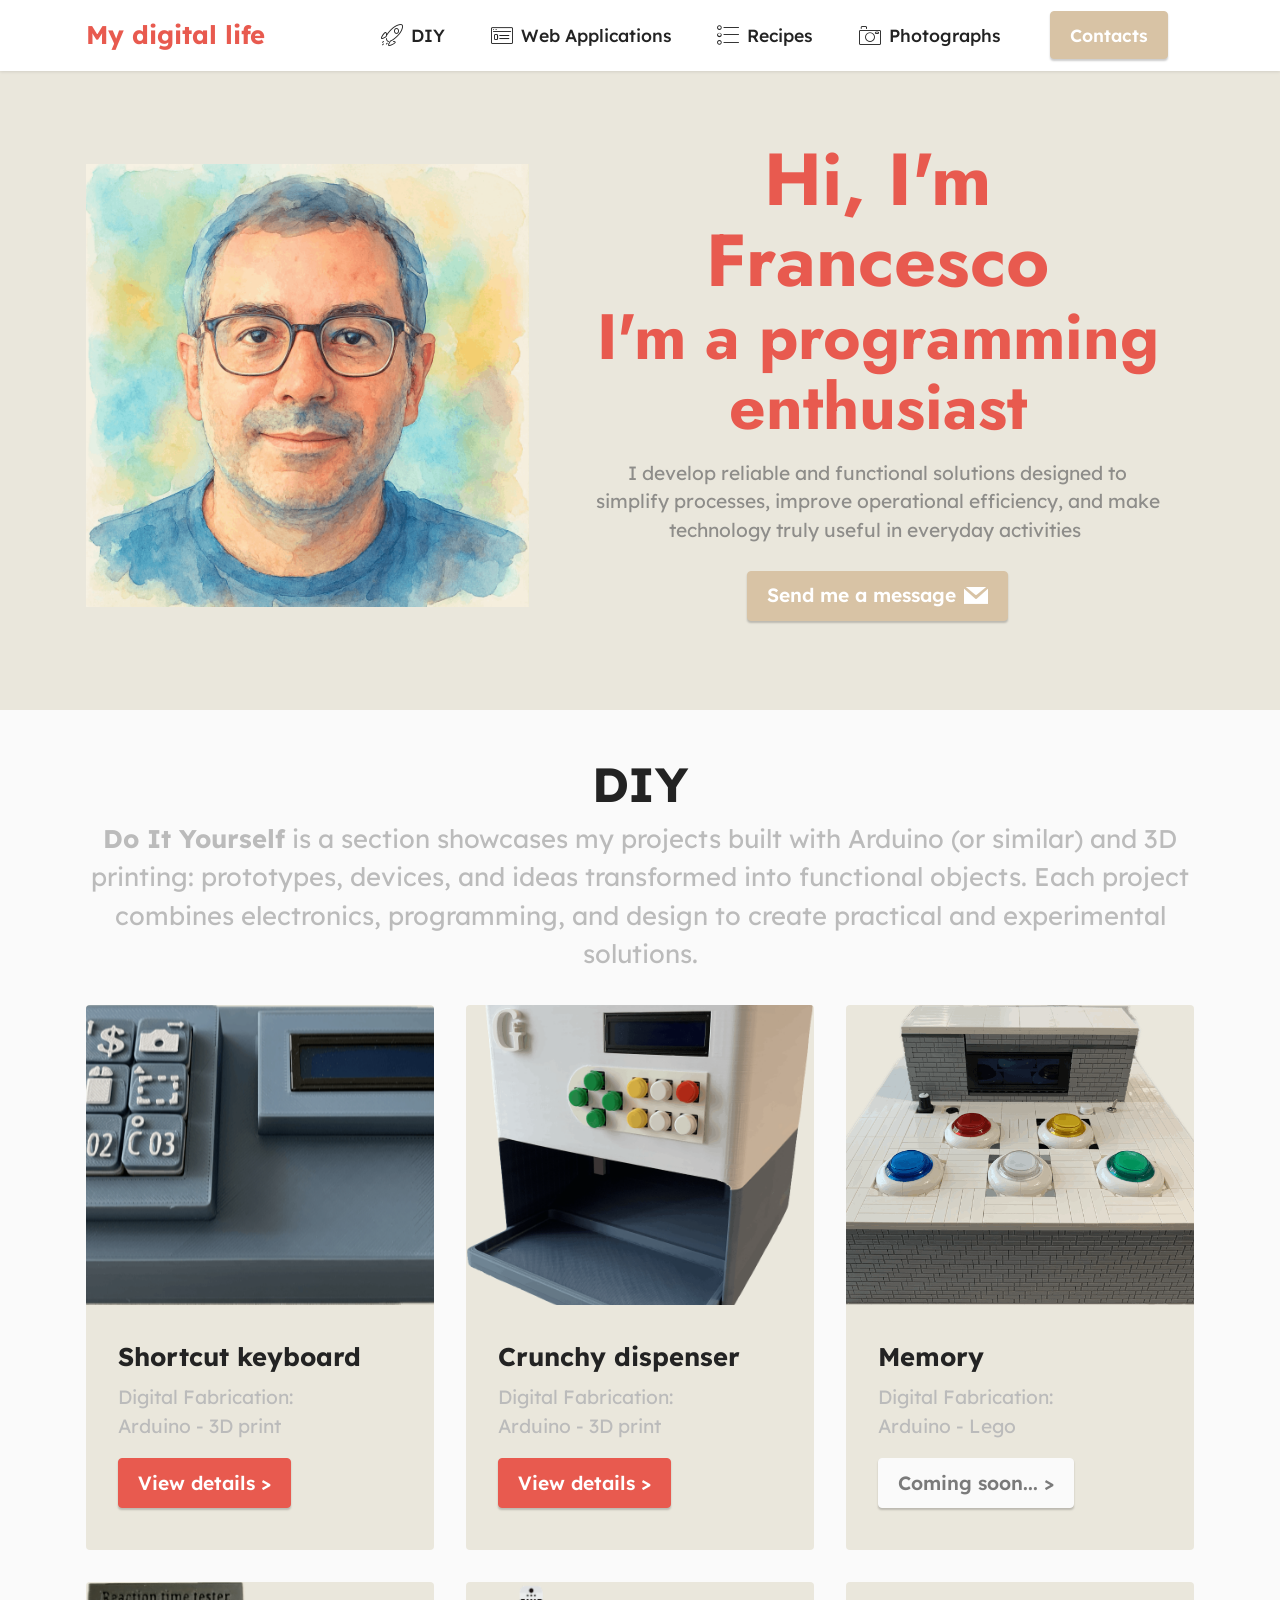
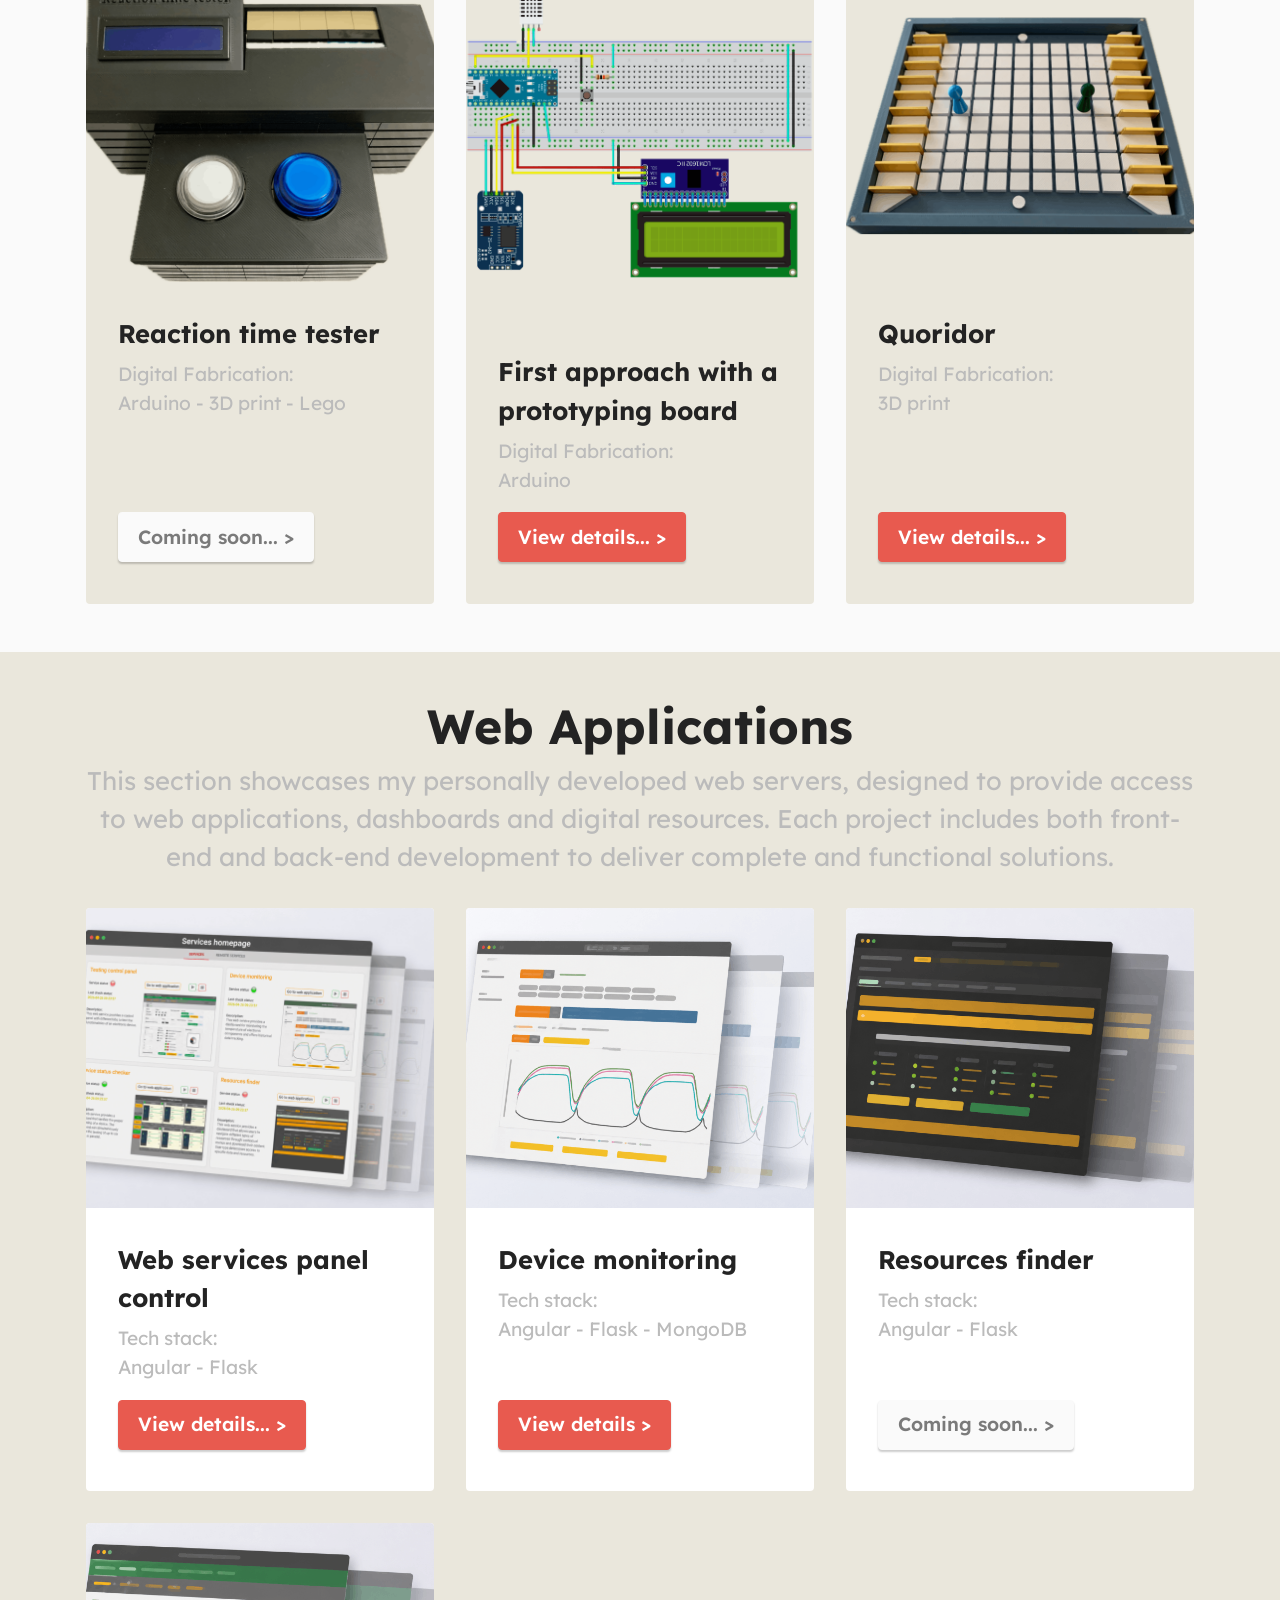
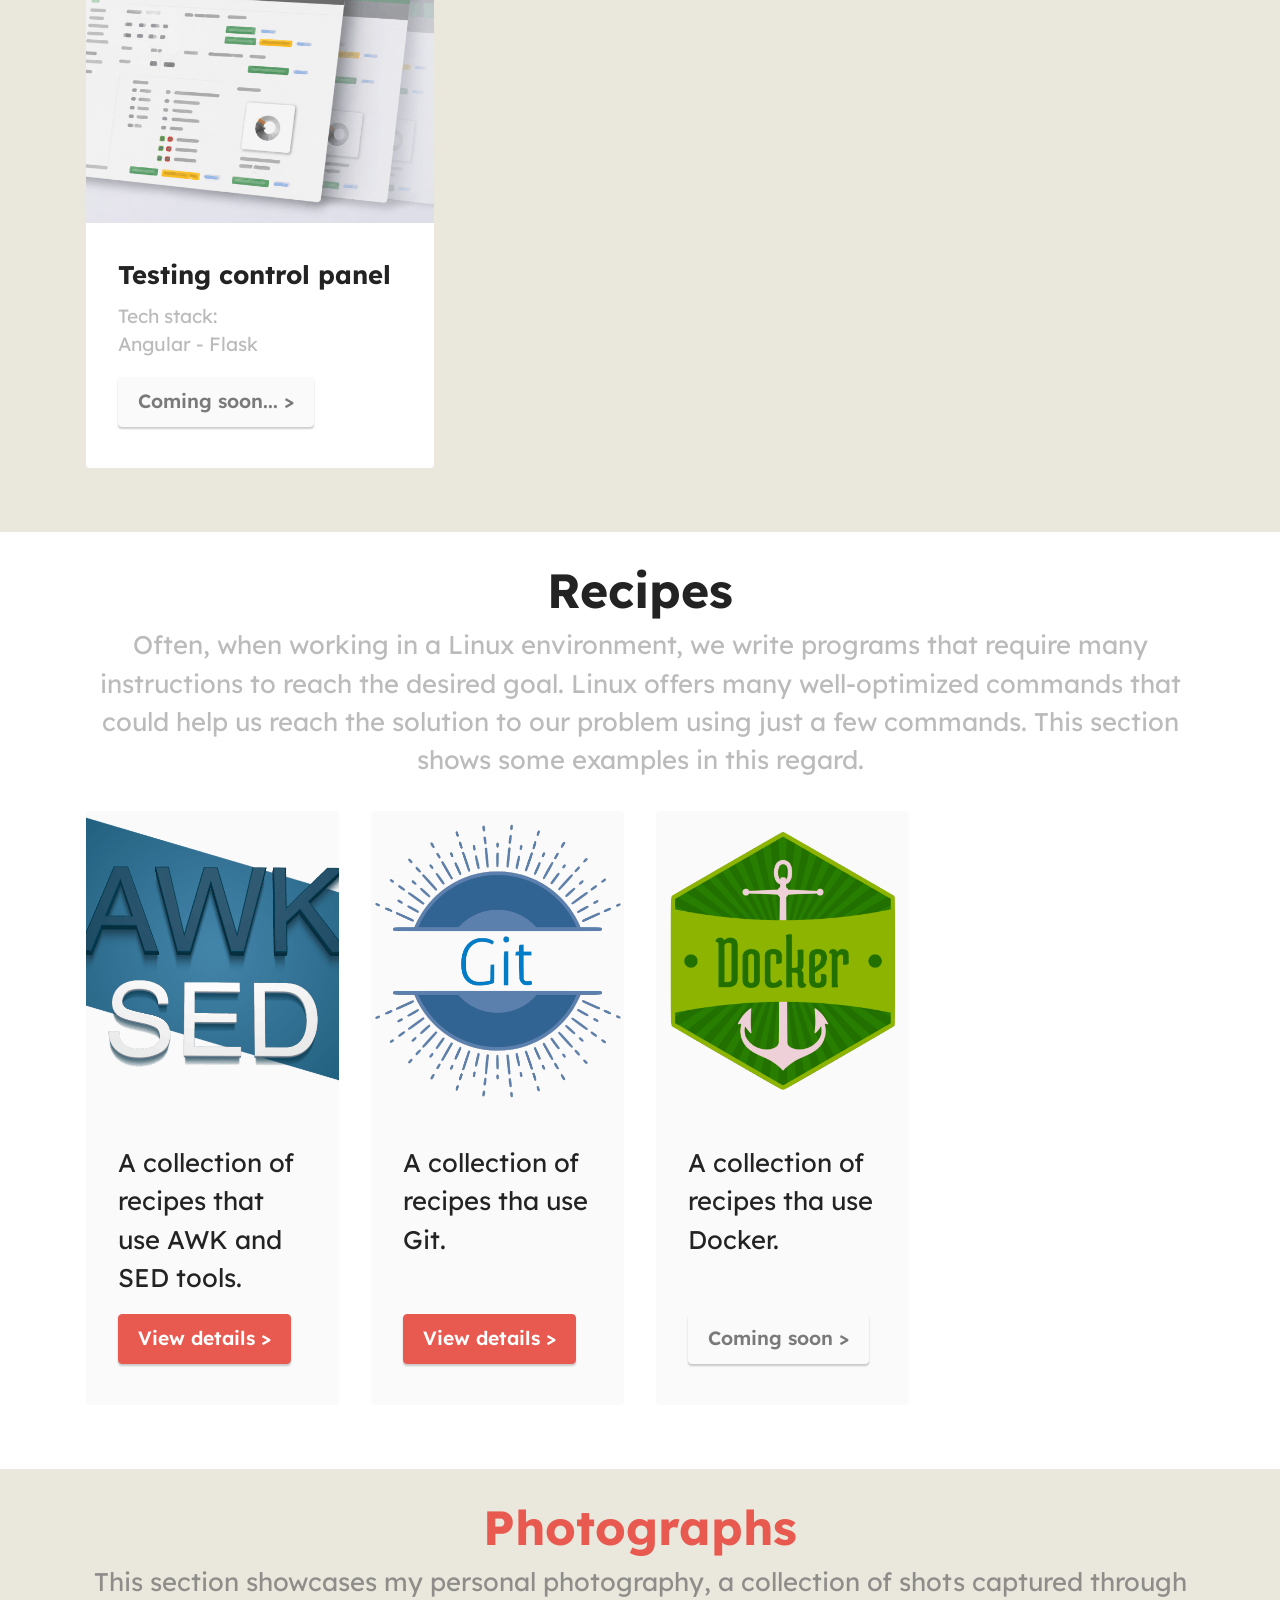
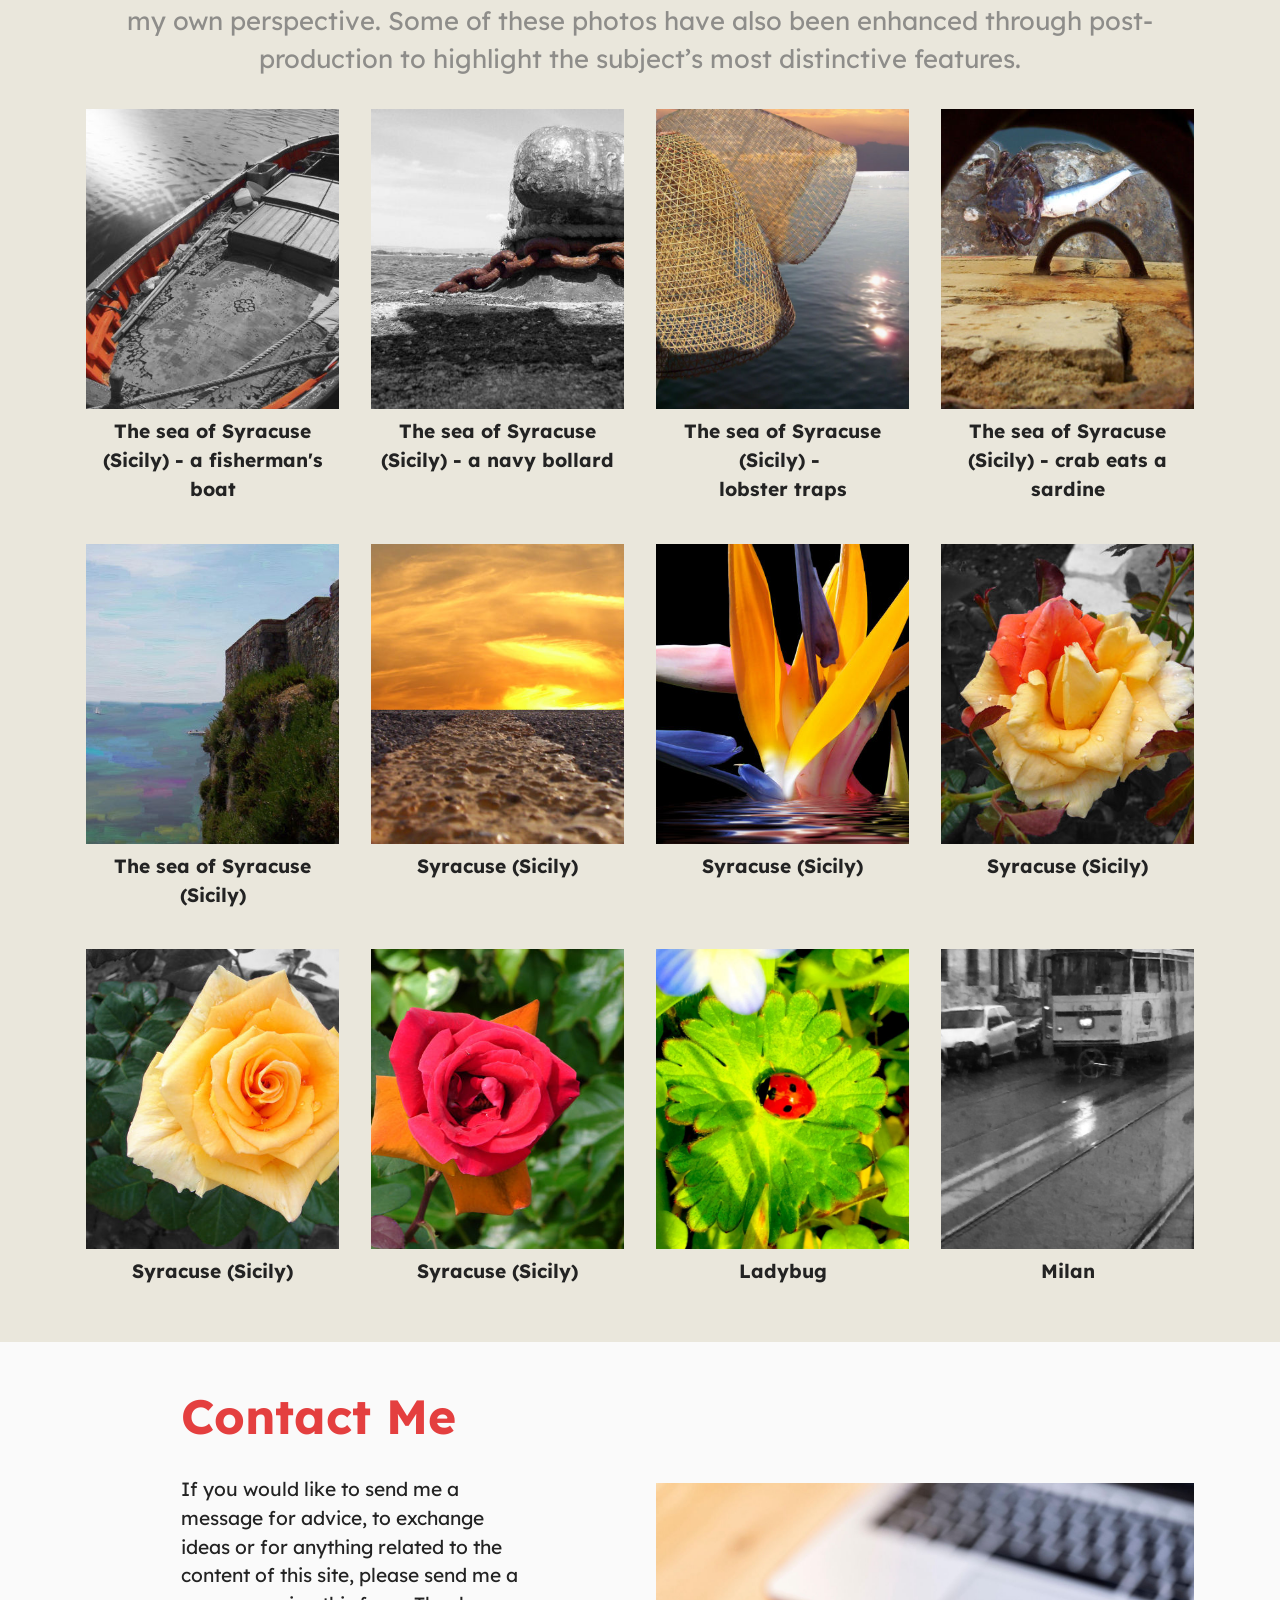
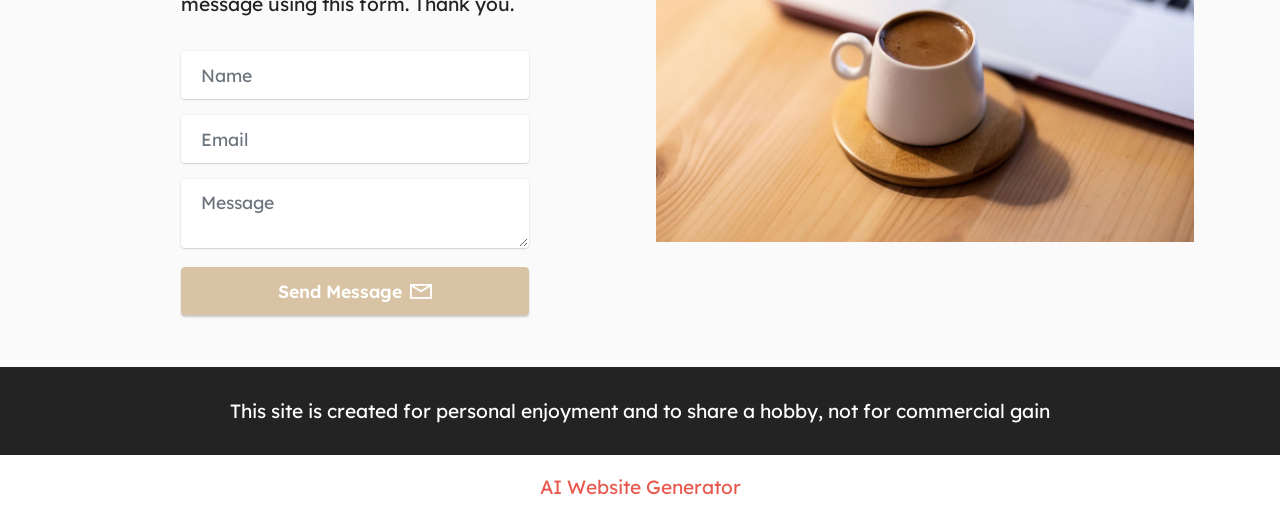
==== commit 98982073: "Add WebApp control panel page" ====
--- a/index.html
+++ b/index.html
@@ -21,7 +21,7 @@
   <noscript><link rel="stylesheet" href="https://fonts.googleapis.com/css?family=Jost:100,200,300,400,500,600,700,800,900,100i,200i,300i,400i,500i,600i,700i,800i,900i&display=swap"></noscript>
   <link rel="preload" href="https://fonts.googleapis.com/css?family=Lexend:100,200,300,400,500,600,700,800,900&display=swap" as="style" onload="this.onload=null;this.rel='stylesheet'">
   <noscript><link rel="stylesheet" href="https://fonts.googleapis.com/css?family=Lexend:100,200,300,400,500,600,700,800,900&display=swap"></noscript>
-  <link rel="preload" as="style" href="assets/mobirise/css/mbr-additional.css?v=C1qutc"><link rel="stylesheet" href="assets/mobirise/css/mbr-additional.css?v=C1qutc" type="text/css">
+  <link rel="preload" as="style" href="assets/mobirise/css/mbr-additional.css?v=jkcOKh"><link rel="stylesheet" href="assets/mobirise/css/mbr-additional.css?v=jkcOKh" type="text/css">
 
   
   
@@ -189,7 +189,7 @@
                         <h6 class="item-subtitle mbr-fonts-style mt-1 display-7">Tech stack:<br>Angular - Flask</h6>
                         
                     </div>
-                    <div class="mbr-section-btn item-footer mt-2"><a href="index.html" class="btn item-btn btn-white display-7">Coming soon... &gt;</a></div>
+                    <div class="mbr-section-btn item-footer mt-2"><a href="page8.html" class="btn item-btn btn-primary display-7" target="_blank">View details... &gt;</a></div>
                 </div>
             </div>
             <div class="item features-image col-12 col-md-6 col-lg-4">
@@ -300,8 +300,8 @@
         </div>
         <div class="row mbr-gallery mt-4">
             <div class="col-12 col-md-6 col-lg-3 item gallery-image active">
-                <div class="item-wrapper" data-toggle="modal" data-bs-toggle="modal" data-target="#viaO7cyI27-modal" data-bs-target="#viaO7cyI27-modal">
-                    <img class="w-100" src="assets/images/100-1818-plus5-noiseless-596x450.jpg" alt="" data-slide-to="0" data-bs-slide-to="0" data-target="#lb-viaO7cyI27" data-bs-target="#lb-viaO7cyI27">
+                <div class="item-wrapper" data-toggle="modal" data-bs-toggle="modal" data-target="#vigpUi5dni-modal" data-bs-target="#vigpUi5dni-modal">
+                    <img class="w-100" src="assets/images/100-1818-plus5-noiseless-596x450.jpg" alt="" data-slide-to="0" data-bs-slide-to="0" data-target="#lb-vigpUi5dni" data-bs-target="#lb-vigpUi5dni">
                     <div class="icon-wrapper">
                         <span class="mobi-mbri mobi-mbri-search mbr-iconfont mbr-iconfont-btn"></span>
                     </div>
@@ -310,24 +310,24 @@
             </div>
             
             <div class="col-12 col-md-6 col-lg-3 item gallery-image">
-                <div class="item-wrapper" data-toggle="modal" data-bs-toggle="modal" data-target="#viaO7cyI27-modal" data-bs-target="#viaO7cyI27-modal">
-                    <img class="w-100" src="assets/images/100-1758-plus2-596x450.jpg" alt="" data-slide-to="1" data-bs-slide-to="1" data-target="#lb-viaO7cyI27" data-bs-target="#lb-viaO7cyI27">
+                <div class="item-wrapper" data-toggle="modal" data-bs-toggle="modal" data-target="#vigpUi5dni-modal" data-bs-target="#vigpUi5dni-modal">
+                    <img class="w-100" src="assets/images/100-1758-plus2-596x450.jpg" alt="" data-slide-to="1" data-bs-slide-to="1" data-target="#lb-vigpUi5dni" data-bs-target="#lb-vigpUi5dni">
                     <div class="icon-wrapper">
                         <span class="mobi-mbri mobi-mbri-search mbr-iconfont mbr-iconfont-btn"></span>
                     </div>
                 </div>
                 <h6 class="mbr-item-subtitle mbr-fonts-style align-center mb-2 mt-2 display-7"><strong>The sea of Syracuse (Sicily) - a navy bollard</strong></h6>
             </div><div class="col-12 col-md-6 col-lg-3 item gallery-image">
-                <div class="item-wrapper" data-toggle="modal" data-bs-toggle="modal" data-target="#viaO7cyI27-modal" data-bs-target="#viaO7cyI27-modal">
-                    <img class="w-100" src="assets/images/nasse-end-596x790.jpg" alt="" data-slide-to="2" data-bs-slide-to="2" data-target="#lb-viaO7cyI27" data-bs-target="#lb-viaO7cyI27">
+                <div class="item-wrapper" data-toggle="modal" data-bs-toggle="modal" data-target="#vigpUi5dni-modal" data-bs-target="#vigpUi5dni-modal">
+                    <img class="w-100" src="assets/images/nasse-end-596x790.jpg" alt="" data-slide-to="2" data-bs-slide-to="2" data-target="#lb-vigpUi5dni" data-bs-target="#lb-vigpUi5dni">
                     <div class="icon-wrapper">
                         <span class="mobi-mbri mobi-mbri-search mbr-iconfont mbr-iconfont-btn"></span>
                     </div>
                 </div>
                 <h6 class="mbr-item-subtitle mbr-fonts-style align-center mb-2 mt-2 display-7"><strong>The sea of Syracuse (Sicily) -&nbsp;</strong><div><strong>lobster traps</strong></div></h6>
             </div><div class="col-12 col-md-6 col-lg-3 item gallery-image">
-                <div class="item-wrapper" data-toggle="modal" data-bs-toggle="modal" data-target="#viaO7cyI27-modal" data-bs-target="#viaO7cyI27-modal">
-                    <img class="w-100" src="assets/images/plus-596x450.jpg" alt="" data-slide-to="3" data-bs-slide-to="3" data-target="#lb-viaO7cyI27" data-bs-target="#lb-viaO7cyI27">
+                <div class="item-wrapper" data-toggle="modal" data-bs-toggle="modal" data-target="#vigpUi5dni-modal" data-bs-target="#vigpUi5dni-modal">
+                    <img class="w-100" src="assets/images/plus-596x450.jpg" alt="" data-slide-to="3" data-bs-slide-to="3" data-target="#lb-vigpUi5dni" data-bs-target="#lb-vigpUi5dni">
                     <div class="icon-wrapper">
                         <span class="mobi-mbri mobi-mbri-search mbr-iconfont mbr-iconfont-btn"></span>
                     </div>
@@ -335,64 +335,64 @@
                 <h6 class="mbr-item-subtitle mbr-fonts-style align-center mb-2 mt-2 display-7"><strong>The sea of Syracuse (Sicily) - crab eats a sardine</strong></h6>
             </div>
             <div class="col-12 col-md-6 col-lg-3 item gallery-image">
-                <div class="item-wrapper" data-toggle="modal" data-bs-toggle="modal" data-target="#viaO7cyI27-modal" data-bs-target="#viaO7cyI27-modal">
-                    <img class="w-100" src="assets/images/100-1783-plus2-596x450.jpg" alt="" data-slide-to="4" data-bs-slide-to="4" data-target="#lb-viaO7cyI27" data-bs-target="#lb-viaO7cyI27">
+                <div class="item-wrapper" data-toggle="modal" data-bs-toggle="modal" data-target="#vigpUi5dni-modal" data-bs-target="#vigpUi5dni-modal">
+                    <img class="w-100" src="assets/images/100-1783-plus2-596x450.jpg" alt="" data-slide-to="4" data-bs-slide-to="4" data-target="#lb-vigpUi5dni" data-bs-target="#lb-vigpUi5dni">
                     <div class="icon-wrapper">
                         <span class="mobi-mbri mobi-mbri-search mbr-iconfont mbr-iconfont-btn"></span>
                     </div>
                 </div>
                 <h6 class="mbr-item-subtitle mbr-fonts-style align-center mb-2 mt-2 display-7"><strong>The sea of Syracuse (Sicily)</strong></h6>
             </div><div class="col-12 col-md-6 col-lg-3 item gallery-image">
-                <div class="item-wrapper" data-toggle="modal" data-bs-toggle="modal" data-target="#viaO7cyI27-modal" data-bs-target="#viaO7cyI27-modal">
-                    <img class="w-100" src="assets/images/100-1888-plus-596x450.jpg" alt="" data-slide-to="5" data-bs-slide-to="5" data-target="#lb-viaO7cyI27" data-bs-target="#lb-viaO7cyI27">
+                <div class="item-wrapper" data-toggle="modal" data-bs-toggle="modal" data-target="#vigpUi5dni-modal" data-bs-target="#vigpUi5dni-modal">
+                    <img class="w-100" src="assets/images/100-1888-plus-596x450.jpg" alt="" data-slide-to="5" data-bs-slide-to="5" data-target="#lb-vigpUi5dni" data-bs-target="#lb-vigpUi5dni">
                     <div class="icon-wrapper">
                         <span class="mobi-mbri mobi-mbri-search mbr-iconfont mbr-iconfont-btn"></span>
                     </div>
                 </div>
                 <h6 class="mbr-item-subtitle mbr-fonts-style align-center mb-2 mt-2 display-7"><strong>Syracuse (Sicily)</strong></h6>
             </div><div class="col-12 col-md-6 col-lg-3 item gallery-image">
-                <div class="item-wrapper" data-toggle="modal" data-bs-toggle="modal" data-target="#viaO7cyI27-modal" data-bs-target="#viaO7cyI27-modal">
-                    <img class="w-100" src="assets/images/sterlizia-3-596x449.jpg" alt="" data-slide-to="6" data-bs-slide-to="6" data-target="#lb-viaO7cyI27" data-bs-target="#lb-viaO7cyI27">
+                <div class="item-wrapper" data-toggle="modal" data-bs-toggle="modal" data-target="#vigpUi5dni-modal" data-bs-target="#vigpUi5dni-modal">
+                    <img class="w-100" src="assets/images/sterlizia-3-596x449.jpg" alt="" data-slide-to="6" data-bs-slide-to="6" data-target="#lb-vigpUi5dni" data-bs-target="#lb-vigpUi5dni">
                     <div class="icon-wrapper">
                         <span class="mobi-mbri mobi-mbri-search mbr-iconfont mbr-iconfont-btn"></span>
                     </div>
                 </div>
                 <h6 class="mbr-item-subtitle mbr-fonts-style align-center mb-2 mt-2 display-7"><strong>Syracuse (Sicily)</strong></h6>
             </div><div class="col-12 col-md-6 col-lg-3 item gallery-image">
-                <div class="item-wrapper" data-toggle="modal" data-bs-toggle="modal" data-target="#viaO7cyI27-modal" data-bs-target="#viaO7cyI27-modal">
-                    <img class="w-100" src="assets/images/dsc00509-plus-596x447.jpg" alt="" data-slide-to="7" data-bs-slide-to="7" data-target="#lb-viaO7cyI27" data-bs-target="#lb-viaO7cyI27">
+                <div class="item-wrapper" data-toggle="modal" data-bs-toggle="modal" data-target="#vigpUi5dni-modal" data-bs-target="#vigpUi5dni-modal">
+                    <img class="w-100" src="assets/images/dsc00509-plus-596x447.jpg" alt="" data-slide-to="7" data-bs-slide-to="7" data-target="#lb-vigpUi5dni" data-bs-target="#lb-vigpUi5dni">
                     <div class="icon-wrapper">
                         <span class="mobi-mbri mobi-mbri-search mbr-iconfont mbr-iconfont-btn"></span>
                     </div>
                 </div>
                 <h6 class="mbr-item-subtitle mbr-fonts-style align-center mb-2 mt-2 display-7"><strong>Syracuse (Sicily)</strong></h6>
             </div><div class="col-12 col-md-6 col-lg-3 item gallery-image">
-                <div class="item-wrapper" data-toggle="modal" data-bs-toggle="modal" data-target="#viaO7cyI27-modal" data-bs-target="#viaO7cyI27-modal">
-                    <img class="w-100" src="assets/images/dsc00510-596x462.jpg" alt="" data-slide-to="8" data-bs-slide-to="8" data-target="#lb-viaO7cyI27" data-bs-target="#lb-viaO7cyI27">
+                <div class="item-wrapper" data-toggle="modal" data-bs-toggle="modal" data-target="#vigpUi5dni-modal" data-bs-target="#vigpUi5dni-modal">
+                    <img class="w-100" src="assets/images/dsc00510-596x462.jpg" alt="" data-slide-to="8" data-bs-slide-to="8" data-target="#lb-vigpUi5dni" data-bs-target="#lb-vigpUi5dni">
                     <div class="icon-wrapper">
                         <span class="mobi-mbri mobi-mbri-search mbr-iconfont mbr-iconfont-btn"></span>
                     </div>
                 </div>
                 <h6 class="mbr-item-subtitle mbr-fonts-style align-center mb-2 mt-2 display-7"><strong>Syracuse (Sicily)</strong></h6>
             </div><div class="col-12 col-md-6 col-lg-3 item gallery-image">
-                <div class="item-wrapper" data-toggle="modal" data-bs-toggle="modal" data-target="#viaO7cyI27-modal" data-bs-target="#viaO7cyI27-modal">
-                    <img class="w-100" src="assets/images/dsc00529-596x447.jpg" alt="" data-slide-to="9" data-bs-slide-to="9" data-target="#lb-viaO7cyI27" data-bs-target="#lb-viaO7cyI27">
+                <div class="item-wrapper" data-toggle="modal" data-bs-toggle="modal" data-target="#vigpUi5dni-modal" data-bs-target="#vigpUi5dni-modal">
+                    <img class="w-100" src="assets/images/dsc00529-596x447.jpg" alt="" data-slide-to="9" data-bs-slide-to="9" data-target="#lb-vigpUi5dni" data-bs-target="#lb-vigpUi5dni">
                     <div class="icon-wrapper">
                         <span class="mobi-mbri mobi-mbri-search mbr-iconfont mbr-iconfont-btn"></span>
                     </div>
                 </div>
                 <h6 class="mbr-item-subtitle mbr-fonts-style align-center mb-2 mt-2 display-7"><strong>Syracuse (Sicily)</strong></h6>
             </div><div class="col-12 col-md-6 col-lg-3 item gallery-image">
-                <div class="item-wrapper" data-toggle="modal" data-bs-toggle="modal" data-target="#viaO7cyI27-modal" data-bs-target="#viaO7cyI27-modal">
-                    <img class="w-100" src="assets/images/img-2663-596x1060.jpg" alt="" data-slide-to="10" data-bs-slide-to="10" data-target="#lb-viaO7cyI27" data-bs-target="#lb-viaO7cyI27">
+                <div class="item-wrapper" data-toggle="modal" data-bs-toggle="modal" data-target="#vigpUi5dni-modal" data-bs-target="#vigpUi5dni-modal">
+                    <img class="w-100" src="assets/images/img-2663-596x1060.jpg" alt="" data-slide-to="10" data-bs-slide-to="10" data-target="#lb-vigpUi5dni" data-bs-target="#lb-vigpUi5dni">
                     <div class="icon-wrapper">
                         <span class="mobi-mbri mobi-mbri-search mbr-iconfont mbr-iconfont-btn"></span>
                     </div>
                 </div>
                 <h6 class="mbr-item-subtitle mbr-fonts-style align-center mb-2 mt-2 display-7"><div><strong>Ladybug</strong></div></h6>
             </div><div class="col-12 col-md-6 col-lg-3 item gallery-image">
-                <div class="item-wrapper" data-toggle="modal" data-bs-toggle="modal" data-target="#viaO7cyI27-modal" data-bs-target="#viaO7cyI27-modal">
-                    <img class="w-100" src="assets/images/img-ph-14-596x795.jpg" alt="" data-slide-to="11" data-bs-slide-to="11" data-target="#lb-viaO7cyI27" data-bs-target="#lb-viaO7cyI27">
+                <div class="item-wrapper" data-toggle="modal" data-bs-toggle="modal" data-target="#vigpUi5dni-modal" data-bs-target="#vigpUi5dni-modal">
+                    <img class="w-100" src="assets/images/img-ph-14-596x795.jpg" alt="" data-slide-to="11" data-bs-slide-to="11" data-target="#lb-vigpUi5dni" data-bs-target="#lb-vigpUi5dni">
                     <div class="icon-wrapper">
                         <span class="mobi-mbri mobi-mbri-search mbr-iconfont mbr-iconfont-btn"></span>
                     </div>
@@ -401,11 +401,11 @@
             </div>
         </div>
 
-        <div class="modal mbr-slider" tabindex="-1" role="dialog" aria-hidden="true" id="viaO7cyI27-modal">
+        <div class="modal mbr-slider" tabindex="-1" role="dialog" aria-hidden="true" id="vigpUi5dni-modal">
             <div class="modal-dialog" role="document">
                 <div class="modal-content">
                     <div class="modal-body">
-                        <div class="carousel slide carousel-fade" id="lb-viaO7cyI27" data-interval="5000" data-bs-interval="5000">
+                        <div class="carousel slide carousel-fade" id="lb-vigpUi5dni" data-interval="5000" data-bs-interval="5000">
                             <div class="carousel-inner">
                                 <div class="carousel-item active">
                                     <img class="d-block w-100" src="assets/images/100-1818-plus5-noiseless-596x450.jpg" alt="Mobirise Website Builder">
@@ -437,18 +437,18 @@
                                 </div>
                             </div>
                             <ol class="carousel-indicators">
-                                <li data-slide-to="0" data-bs-slide-to="0" class="active" data-target="#lb-viaO7cyI27" data-bs-target="#lb-viaO7cyI27"></li>
-                                <li data-slide-to="1" data-bs-slide-to="1" data-target="#lb-viaO7cyI27" data-bs-target="#lb-viaO7cyI27"></li>
-                                <li data-slide-to="2" data-bs-slide-to="2" data-target="#lb-viaO7cyI27" data-bs-target="#lb-viaO7cyI27"></li><li data-slide-to="3" data-bs-slide-to="3" data-target="#lb-viaO7cyI27" data-bs-target="#lb-viaO7cyI27"></li>
-                                <li data-slide-to="4" data-bs-slide-to="4" data-target="#lb-viaO7cyI27" data-bs-target="#lb-viaO7cyI27"></li><li data-slide-to="5" data-bs-slide-to="5" data-target="#lb-viaO7cyI27" data-bs-target="#lb-viaO7cyI27"></li><li data-slide-to="6" data-bs-slide-to="6" data-target="#lb-viaO7cyI27" data-bs-target="#lb-viaO7cyI27"></li><li data-slide-to="7" data-bs-slide-to="7" data-target="#lb-viaO7cyI27" data-bs-target="#lb-viaO7cyI27"></li><li data-slide-to="8" data-bs-slide-to="8" data-target="#lb-viaO7cyI27" data-bs-target="#lb-viaO7cyI27"></li><li data-slide-to="9" data-bs-slide-to="9" data-target="#lb-viaO7cyI27" data-bs-target="#lb-viaO7cyI27"></li><li data-slide-to="10" data-bs-slide-to="10" data-target="#lb-viaO7cyI27" data-bs-target="#lb-viaO7cyI27"></li><li data-slide-to="11" data-bs-slide-to="11" data-target="#lb-viaO7cyI27" data-bs-target="#lb-viaO7cyI27"></li>
+                                <li data-slide-to="0" data-bs-slide-to="0" class="active" data-target="#lb-vigpUi5dni" data-bs-target="#lb-vigpUi5dni"></li>
+                                <li data-slide-to="1" data-bs-slide-to="1" data-target="#lb-vigpUi5dni" data-bs-target="#lb-vigpUi5dni"></li>
+                                <li data-slide-to="2" data-bs-slide-to="2" data-target="#lb-vigpUi5dni" data-bs-target="#lb-vigpUi5dni"></li><li data-slide-to="3" data-bs-slide-to="3" data-target="#lb-vigpUi5dni" data-bs-target="#lb-vigpUi5dni"></li>
+                                <li data-slide-to="4" data-bs-slide-to="4" data-target="#lb-vigpUi5dni" data-bs-target="#lb-vigpUi5dni"></li><li data-slide-to="5" data-bs-slide-to="5" data-target="#lb-vigpUi5dni" data-bs-target="#lb-vigpUi5dni"></li><li data-slide-to="6" data-bs-slide-to="6" data-target="#lb-vigpUi5dni" data-bs-target="#lb-vigpUi5dni"></li><li data-slide-to="7" data-bs-slide-to="7" data-target="#lb-vigpUi5dni" data-bs-target="#lb-vigpUi5dni"></li><li data-slide-to="8" data-bs-slide-to="8" data-target="#lb-vigpUi5dni" data-bs-target="#lb-vigpUi5dni"></li><li data-slide-to="9" data-bs-slide-to="9" data-target="#lb-vigpUi5dni" data-bs-target="#lb-vigpUi5dni"></li><li data-slide-to="10" data-bs-slide-to="10" data-target="#lb-vigpUi5dni" data-bs-target="#lb-vigpUi5dni"></li><li data-slide-to="11" data-bs-slide-to="11" data-target="#lb-vigpUi5dni" data-bs-target="#lb-vigpUi5dni"></li>
                             </ol>
                             <a role="button" href="" class="close" data-dismiss="modal" data-bs-dismiss="modal" aria-label="Close">
                             </a>
-                            <a class="carousel-control-prev carousel-control" role="button" data-slide="prev" data-bs-slide="prev" href="#lb-viaO7cyI27">
+                            <a class="carousel-control-prev carousel-control" role="button" data-slide="prev" data-bs-slide="prev" href="#lb-vigpUi5dni">
                                 <span class="mobi-mbri mobi-mbri-arrow-prev" aria-hidden="true"></span>
                                 <span class="sr-only visually-hidden">Previous</span>
                             </a>
-                            <a class="carousel-control-next carousel-control" role="button" data-slide="next" data-bs-slide="next" href="#lb-viaO7cyI27">
+                            <a class="carousel-control-next carousel-control" role="button" data-slide="next" data-bs-slide="next" href="#lb-vigpUi5dni">
                                 <span class="mobi-mbri mobi-mbri-arrow-next" aria-hidden="true"></span>
                                 <span class="sr-only visually-hidden">Next</span>
                             </a>
@@ -470,7 +470,7 @@
         <div class="row content-wrapper justify-content-center">
             <div class="col-lg-4 offset-lg-1 mbr-form" data-form-type="formoid">
 <!--Formbuilder Form-->
-<form action="https://mobirise.eu/" method="POST" class="mbr-form form-with-styler" data-form-title="Form Name"><input type="hidden" name="email" data-form-email="true" value="IDsGQBv6MX3fOUM9N7KWREpxQchFk4RjIiulmWHUvzjnvUjKnNzJTTmkUgviXq2fjNCTqrTkPMVwPcLGt2KeNOcK1JcnSl48MNgdNmnvPKarGG96k1QAIT3oF6QlxQYd">
+<form action="https://mobirise.eu/" method="POST" class="mbr-form form-with-styler" data-form-title="Form Name"><input type="hidden" name="email" data-form-email="true" value="BXN+yXF6fISRR7ZBqYTgBVXxV52fm80ECL6x+4K4qQmN/8RRmVkfbB0/LaJR29DcMtCqS6b8NOvtLII+aOKBkKcBnV/ELf8NG5s30hXLb3Qh5yTLaO6ykrZpvrrCx8OL">
 <div class="row">
 <div hidden="hidden" data-form-alert="" class="alert alert-success col-12">Thanks for filling out the form!</div>
 <div hidden="hidden" data-form-alert-danger="" class="alert alert-danger col-12">Oops...! some problem!</div>
@@ -519,7 +519,7 @@
             </div>
         </div>
     </div>
-</section><section class="display-7" style="padding: 0;align-items: center;justify-content: center;flex-wrap: wrap;    align-content: center;display: flex;position: relative;height: 4rem;"><a href="https://mobiri.se/" style="flex: 1 1;height: 4rem;position: absolute;width: 100%;z-index: 1;"><img alt="" style="height: 4rem;" src="[data-uri]"></a><p style="margin: 0;text-align: center;" class="display-7">&#8204;</p><a style="z-index:1" href="https://mobirise.com"> Website Builder Software</a></section><script src="assets/bootstrap/js/bootstrap.bundle.min.js"></script>  <script src="assets/smoothscroll/smooth-scroll.js"></script>  <script src="assets/ytplayer/index.js"></script>  <script src="assets/dropdown/js/navbar-dropdown.js"></script>  <script src="assets/theme/js/script.js"></script>  <script src="assets/formoid/formoid.min.js"></script>  
+</section><section class="display-7" style="padding: 0;align-items: center;justify-content: center;flex-wrap: wrap;    align-content: center;display: flex;position: relative;height: 4rem;"><a href="https://mobiri.se/" style="flex: 1 1;height: 4rem;position: absolute;width: 100%;z-index: 1;"><img alt="" style="height: 4rem;" src="[data-uri]"></a><p style="margin: 0;text-align: center;" class="display-7">&#8204;</p><a style="z-index:1" href="https://mobirise.com/builder/ai-website-generator.html">AI Website Generator</a></section><script src="assets/bootstrap/js/bootstrap.bundle.min.js"></script>  <script src="assets/smoothscroll/smooth-scroll.js"></script>  <script src="assets/ytplayer/index.js"></script>  <script src="assets/dropdown/js/navbar-dropdown.js"></script>  <script src="assets/theme/js/script.js"></script>  <script src="assets/formoid/formoid.min.js"></script>  
   
   
 </body>
--- a/assets/mobirise/css/mbr-additional.css
+++ b/assets/mobirise/css/mbr-additional.css
@@ -4593,3 +4593,86 @@
   background-color: #232323;
   overflow: hidden;
 }
+.cid-vig2bvE5B9 {
+  padding-top: 0rem;
+  padding-bottom: 0rem;
+  background-color: #e6e7ec;
+}
+.cid-vig2bvE5B9 .mbr-fallback-image.disabled {
+  display: none;
+}
+.cid-vig2bvE5B9 .mbr-fallback-image {
+  display: block;
+  background-size: cover;
+  background-position: center center;
+  width: 100%;
+  height: 100%;
+  position: absolute;
+  top: 0;
+}
+.cid-vig2bvE5B9 .content-wrapper {
+  background: #e6e7ec;
+}
+@media (max-width: 991px) {
+  .cid-vig2bvE5B9 .content-wrapper .row {
+    flex-direction: column-reverse;
+  }
+  .cid-vig2bvE5B9 .content-wrapper .image-wrapper {
+    margin-bottom: 2rem;
+  }
+}
+@media (max-width: 767px) {
+  .cid-vig2bvE5B9 .content-wrapper {
+    padding: 1rem;
+  }
+}
+@media (min-width: 768px) and (max-width: 991px) {
+  .cid-vig2bvE5B9 .content-wrapper {
+    padding: 2rem;
+  }
+}
+@media (min-width: 992px) {
+  .cid-vig2bvE5B9 .content-wrapper {
+    padding: 5rem 3rem;
+  }
+  .cid-vig2bvE5B9 .content-wrapper .text-wrapper {
+    padding-right: 2rem;
+  }
+}
+.cid-vig2bvE5B9 .image-wrapper img {
+  width: 100%;
+  object-fit: cover;
+}
+.cid-vigaGrh0Sy {
+  padding-top: 0rem;
+  padding-bottom: 1rem;
+  background-color: #e6e7ec;
+}
+.cid-vigaGrh0Sy .mbr-fallback-image.disabled {
+  display: none;
+}
+.cid-vigaGrh0Sy .mbr-fallback-image {
+  display: block;
+  background-size: cover;
+  background-position: center center;
+  width: 100%;
+  height: 100%;
+  position: absolute;
+  top: 0;
+}
+.cid-vigaGrh0Sy .image-wrap img {
+  width: 100%;
+}
+@media (min-width: 992px) {
+  .cid-vigaGrh0Sy .image-wrap img {
+    display: block;
+    margin: auto;
+    width: 100%;
+  }
+}
+.cid-vig9IxQrAJ {
+  padding-top: 30px;
+  padding-bottom: 30px;
+  background-color: #232323;
+  overflow: hidden;
+}
--- a/assets/mobirise/css/mbr-additional.css
+++ b/assets/mobirise/css/mbr-additional.css
@@ -4593,3 +4593,86 @@
   background-color: #232323;
   overflow: hidden;
 }
+.cid-vig2bvE5B9 {
+  padding-top: 0rem;
+  padding-bottom: 0rem;
+  background-color: #e6e7ec;
+}
+.cid-vig2bvE5B9 .mbr-fallback-image.disabled {
+  display: none;
+}
+.cid-vig2bvE5B9 .mbr-fallback-image {
+  display: block;
+  background-size: cover;
+  background-position: center center;
+  width: 100%;
+  height: 100%;
+  position: absolute;
+  top: 0;
+}
+.cid-vig2bvE5B9 .content-wrapper {
+  background: #e6e7ec;
+}
+@media (max-width: 991px) {
+  .cid-vig2bvE5B9 .content-wrapper .row {
+    flex-direction: column-reverse;
+  }
+  .cid-vig2bvE5B9 .content-wrapper .image-wrapper {
+    margin-bottom: 2rem;
+  }
+}
+@media (max-width: 767px) {
+  .cid-vig2bvE5B9 .content-wrapper {
+    padding: 1rem;
+  }
+}
+@media (min-width: 768px) and (max-width: 991px) {
+  .cid-vig2bvE5B9 .content-wrapper {
+    padding: 2rem;
+  }
+}
+@media (min-width: 992px) {
+  .cid-vig2bvE5B9 .content-wrapper {
+    padding: 5rem 3rem;
+  }
+  .cid-vig2bvE5B9 .content-wrapper .text-wrapper {
+    padding-right: 2rem;
+  }
+}
+.cid-vig2bvE5B9 .image-wrapper img {
+  width: 100%;
+  object-fit: cover;
+}
+.cid-vigaGrh0Sy {
+  padding-top: 0rem;
+  padding-bottom: 1rem;
+  background-color: #e6e7ec;
+}
+.cid-vigaGrh0Sy .mbr-fallback-image.disabled {
+  display: none;
+}
+.cid-vigaGrh0Sy .mbr-fallback-image {
+  display: block;
+  background-size: cover;
+  background-position: center center;
+  width: 100%;
+  height: 100%;
+  position: absolute;
+  top: 0;
+}
+.cid-vigaGrh0Sy .image-wrap img {
+  width: 100%;
+}
+@media (min-width: 992px) {
+  .cid-vigaGrh0Sy .image-wrap img {
+    display: block;
+    margin: auto;
+    width: 100%;
+  }
+}
+.cid-vig9IxQrAJ {
+  padding-top: 30px;
+  padding-bottom: 30px;
+  background-color: #232323;
+  overflow: hidden;
+}
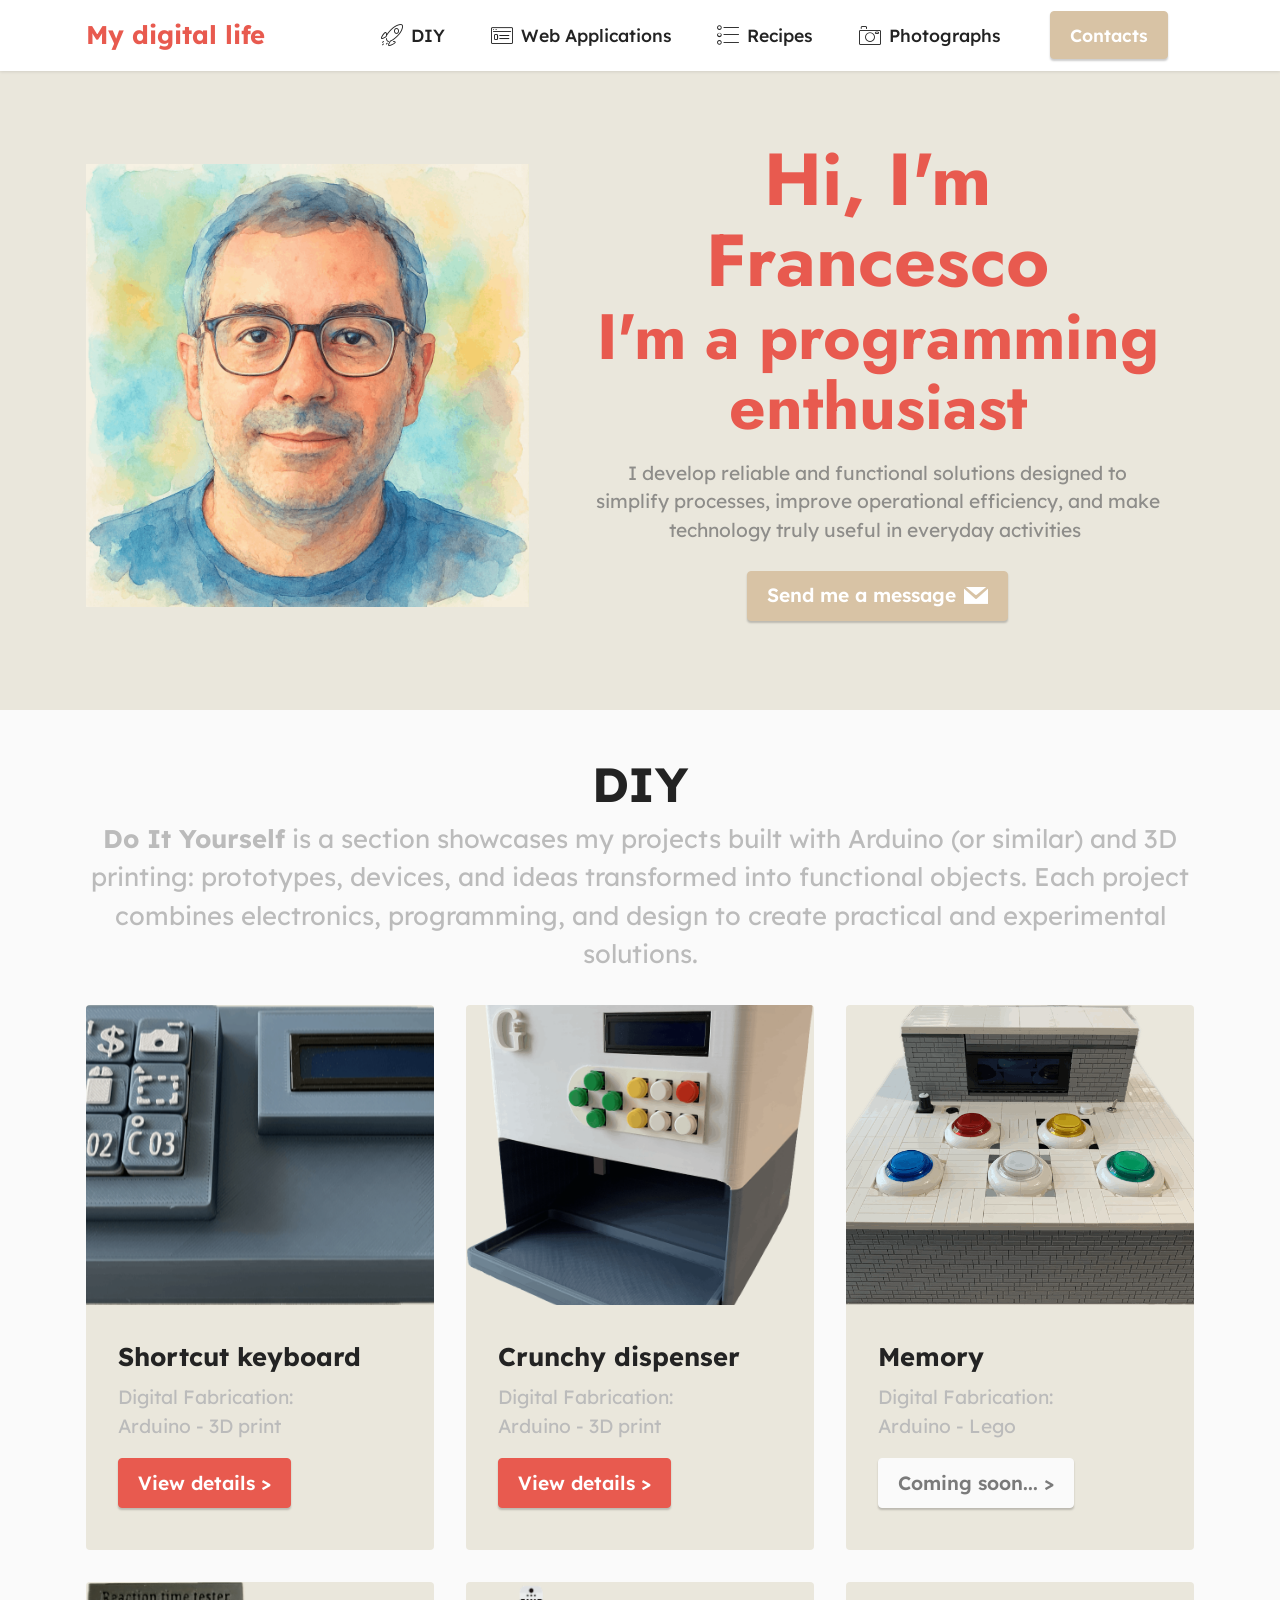
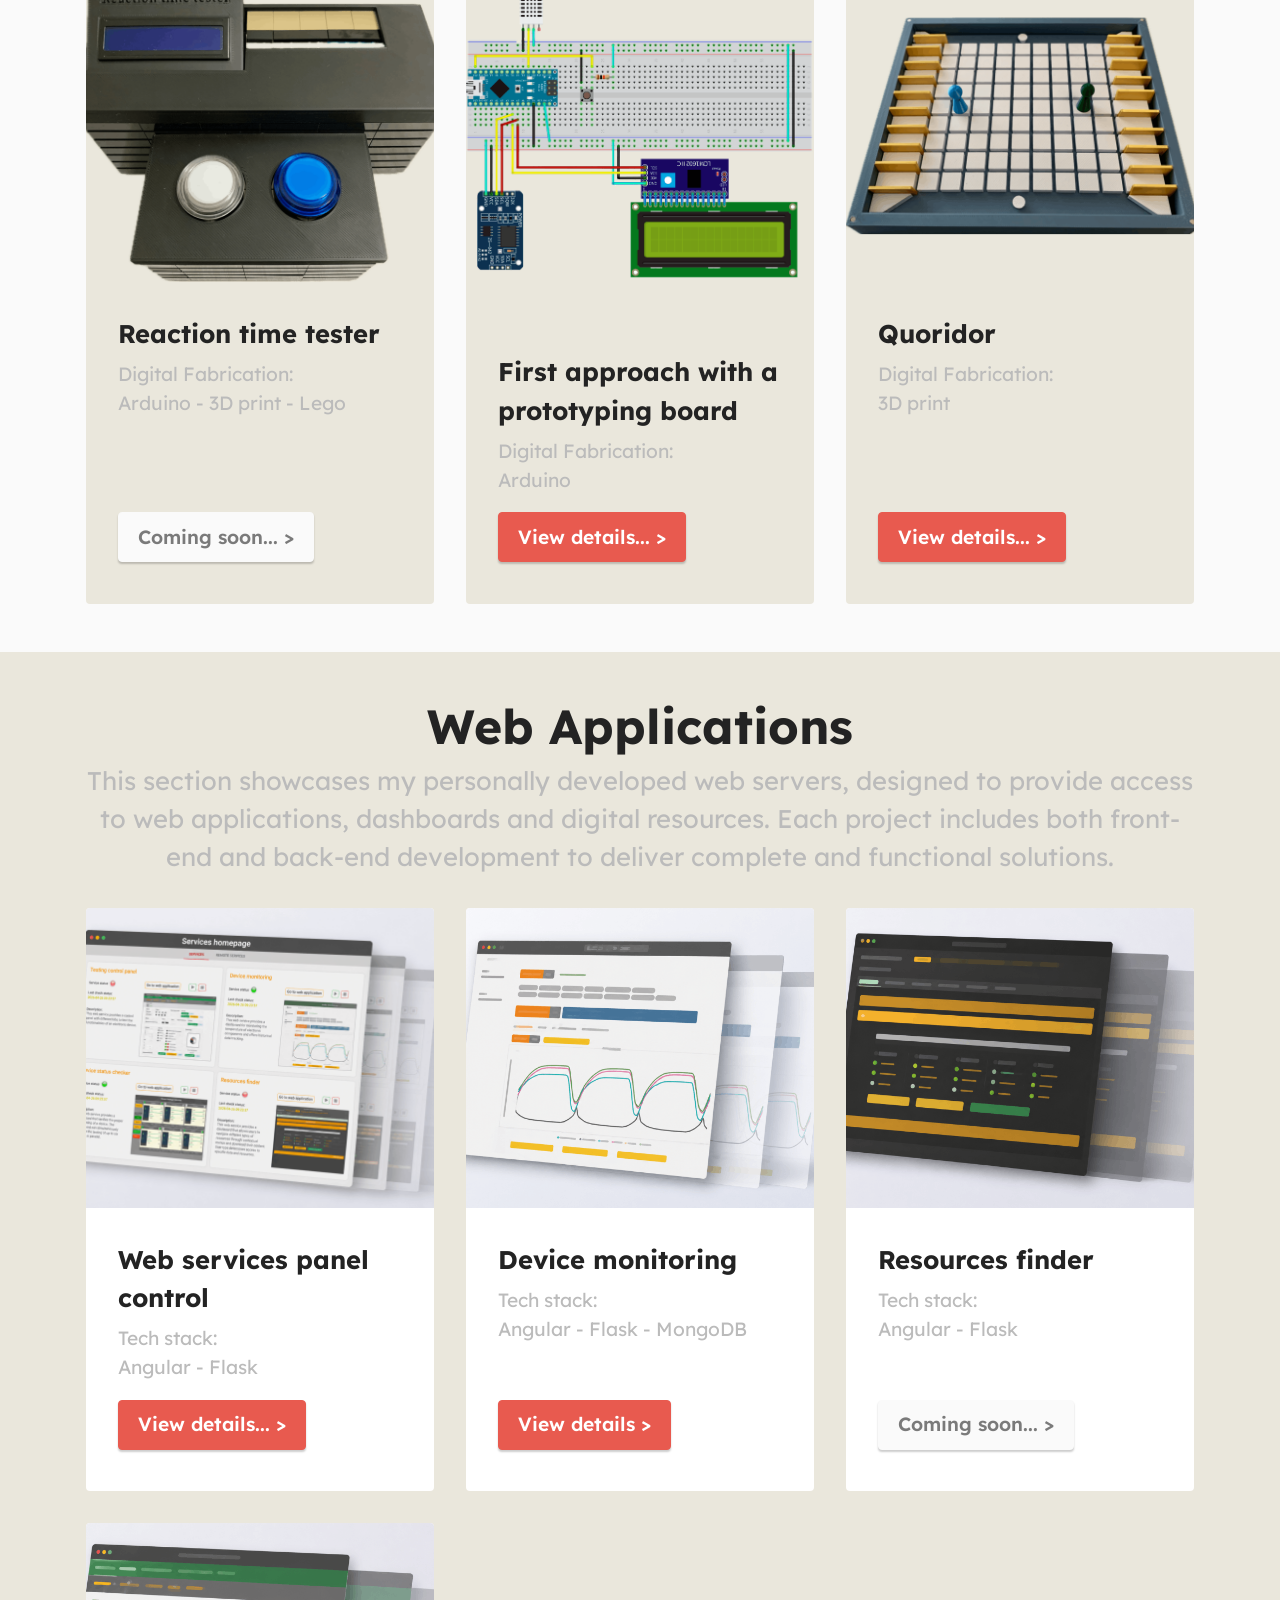
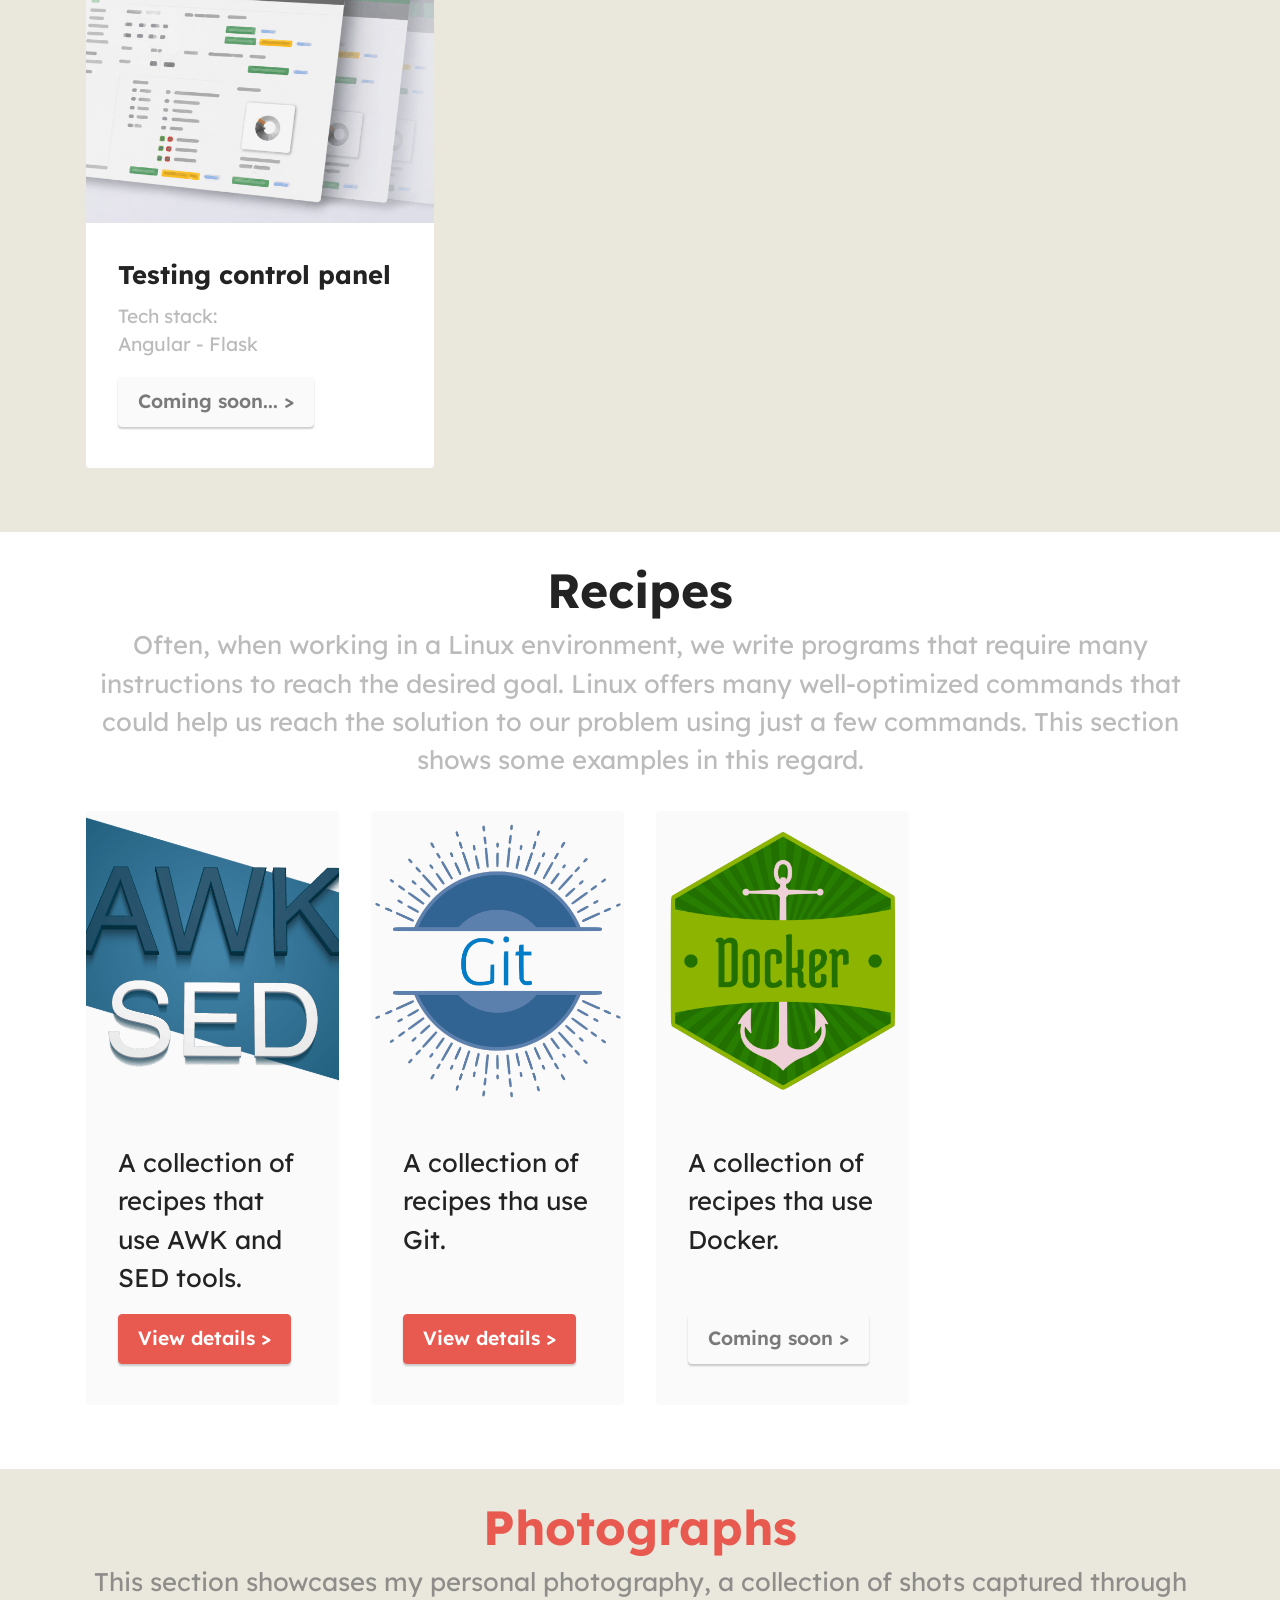
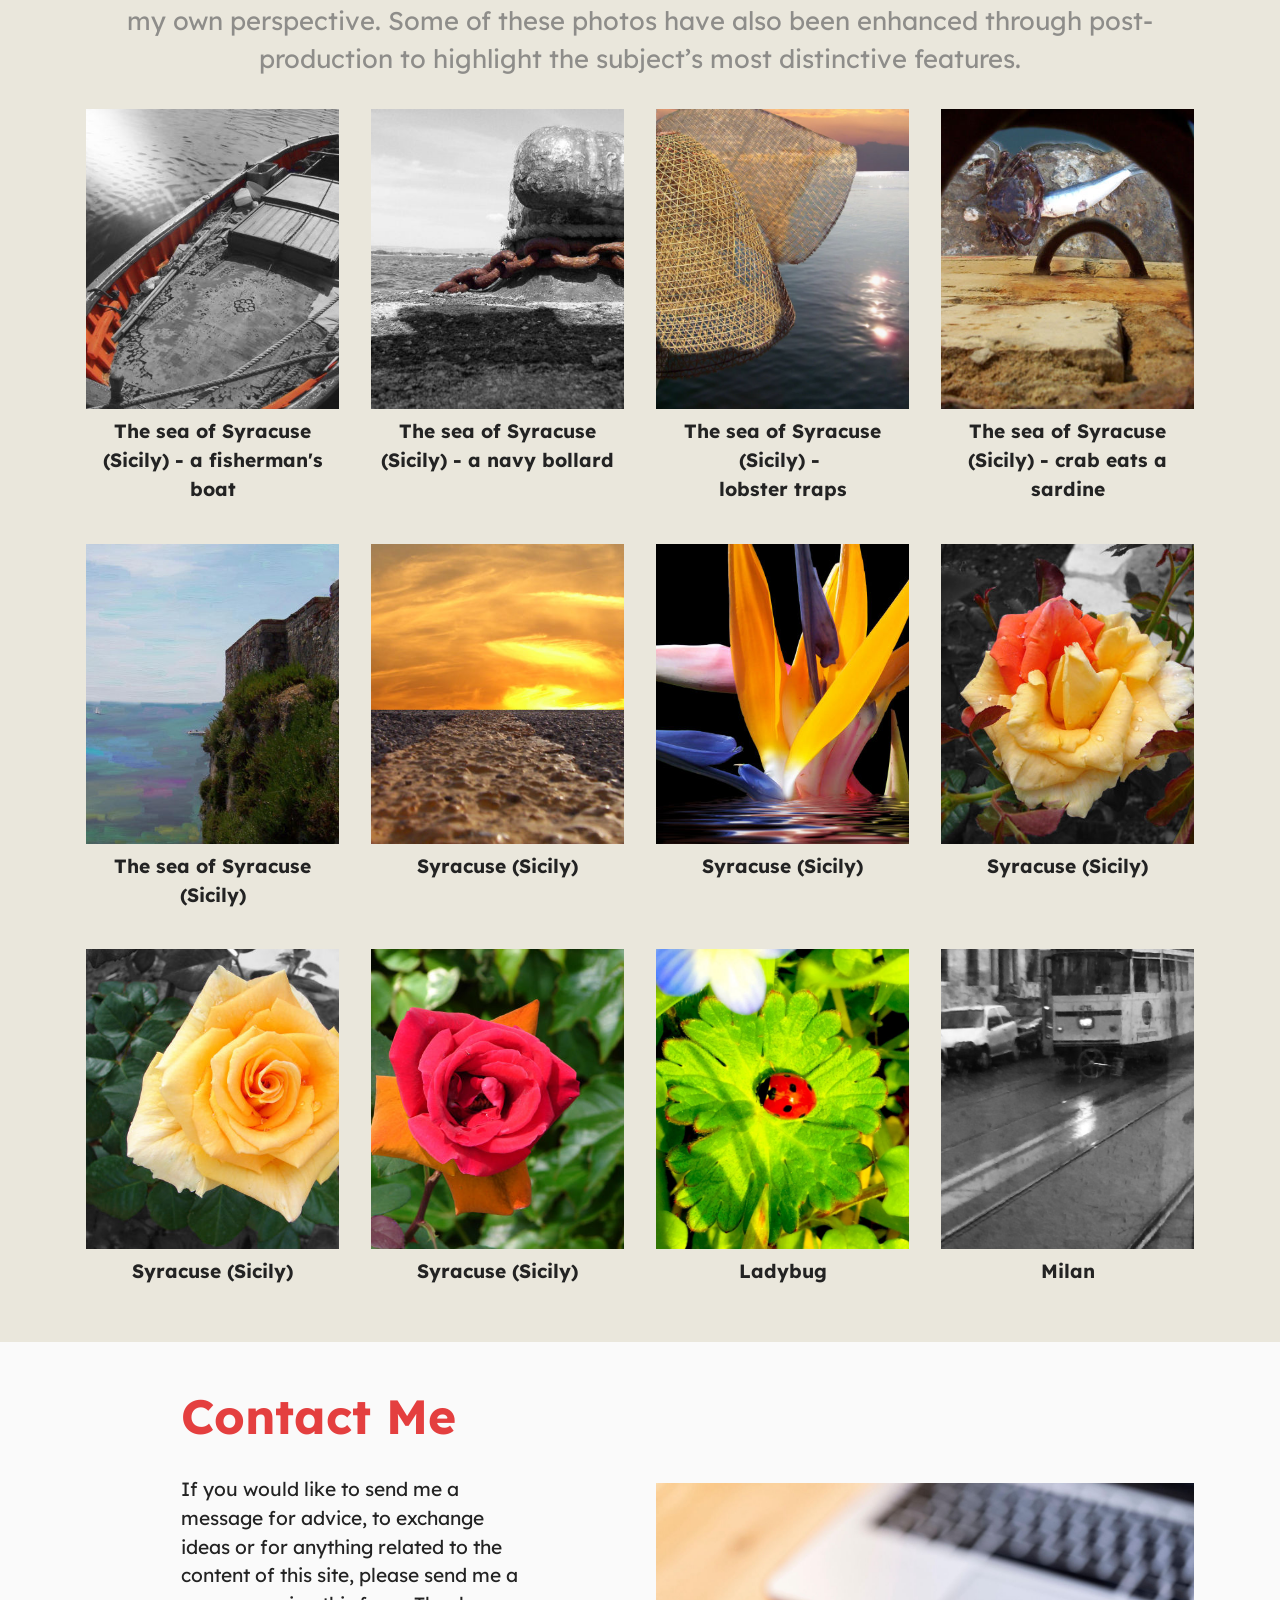
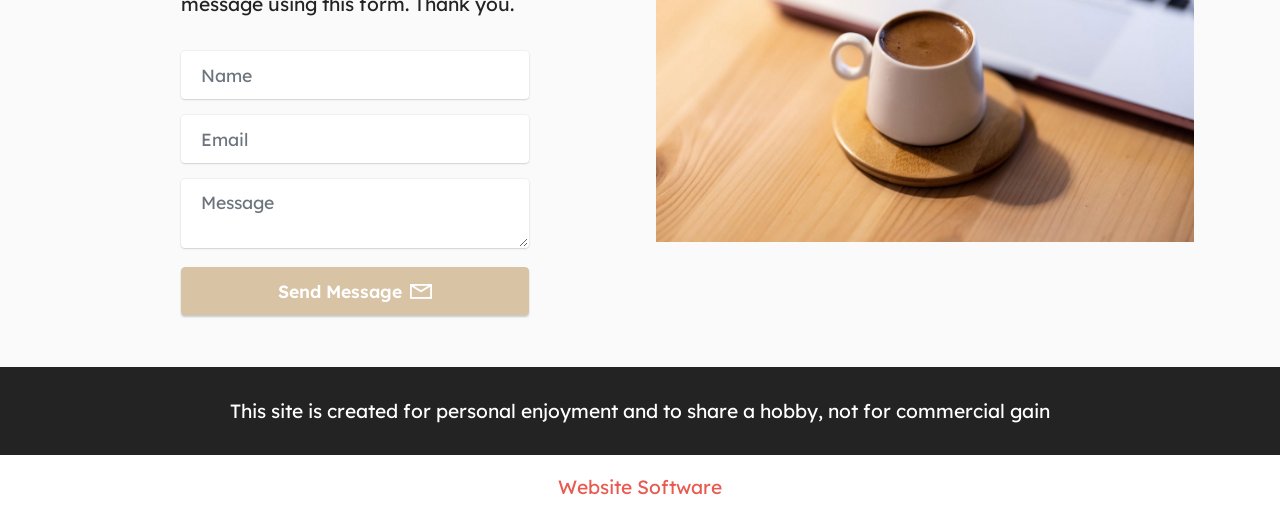
==== commit cad2052c: "Add remote tab in WebApp control panel page" ====
--- a/index.html
+++ b/index.html
@@ -21,7 +21,7 @@
   <noscript><link rel="stylesheet" href="https://fonts.googleapis.com/css?family=Jost:100,200,300,400,500,600,700,800,900,100i,200i,300i,400i,500i,600i,700i,800i,900i&display=swap"></noscript>
   <link rel="preload" href="https://fonts.googleapis.com/css?family=Lexend:100,200,300,400,500,600,700,800,900&display=swap" as="style" onload="this.onload=null;this.rel='stylesheet'">
   <noscript><link rel="stylesheet" href="https://fonts.googleapis.com/css?family=Lexend:100,200,300,400,500,600,700,800,900&display=swap"></noscript>
-  <link rel="preload" as="style" href="assets/mobirise/css/mbr-additional.css?v=jkcOKh"><link rel="stylesheet" href="assets/mobirise/css/mbr-additional.css?v=jkcOKh" type="text/css">
+  <link rel="preload" as="style" href="assets/mobirise/css/mbr-additional.css?v=C9r5Fw"><link rel="stylesheet" href="assets/mobirise/css/mbr-additional.css?v=C9r5Fw" type="text/css">
 
   
   
@@ -300,8 +300,8 @@
         </div>
         <div class="row mbr-gallery mt-4">
             <div class="col-12 col-md-6 col-lg-3 item gallery-image active">
-                <div class="item-wrapper" data-toggle="modal" data-bs-toggle="modal" data-target="#vigpUi5dni-modal" data-bs-target="#vigpUi5dni-modal">
-                    <img class="w-100" src="assets/images/100-1818-plus5-noiseless-596x450.jpg" alt="" data-slide-to="0" data-bs-slide-to="0" data-target="#lb-vigpUi5dni" data-bs-target="#lb-vigpUi5dni">
+                <div class="item-wrapper" data-toggle="modal" data-bs-toggle="modal" data-target="#vij44hWth1-modal" data-bs-target="#vij44hWth1-modal">
+                    <img class="w-100" src="assets/images/100-1818-plus5-noiseless-596x450.jpg" alt="" data-slide-to="0" data-bs-slide-to="0" data-target="#lb-vij44hWth1" data-bs-target="#lb-vij44hWth1">
                     <div class="icon-wrapper">
                         <span class="mobi-mbri mobi-mbri-search mbr-iconfont mbr-iconfont-btn"></span>
                     </div>
@@ -310,24 +310,24 @@
             </div>
             
             <div class="col-12 col-md-6 col-lg-3 item gallery-image">
-                <div class="item-wrapper" data-toggle="modal" data-bs-toggle="modal" data-target="#vigpUi5dni-modal" data-bs-target="#vigpUi5dni-modal">
-                    <img class="w-100" src="assets/images/100-1758-plus2-596x450.jpg" alt="" data-slide-to="1" data-bs-slide-to="1" data-target="#lb-vigpUi5dni" data-bs-target="#lb-vigpUi5dni">
+                <div class="item-wrapper" data-toggle="modal" data-bs-toggle="modal" data-target="#vij44hWth1-modal" data-bs-target="#vij44hWth1-modal">
+                    <img class="w-100" src="assets/images/100-1758-plus2-596x450.jpg" alt="" data-slide-to="1" data-bs-slide-to="1" data-target="#lb-vij44hWth1" data-bs-target="#lb-vij44hWth1">
                     <div class="icon-wrapper">
                         <span class="mobi-mbri mobi-mbri-search mbr-iconfont mbr-iconfont-btn"></span>
                     </div>
                 </div>
                 <h6 class="mbr-item-subtitle mbr-fonts-style align-center mb-2 mt-2 display-7"><strong>The sea of Syracuse (Sicily) - a navy bollard</strong></h6>
             </div><div class="col-12 col-md-6 col-lg-3 item gallery-image">
-                <div class="item-wrapper" data-toggle="modal" data-bs-toggle="modal" data-target="#vigpUi5dni-modal" data-bs-target="#vigpUi5dni-modal">
-                    <img class="w-100" src="assets/images/nasse-end-596x790.jpg" alt="" data-slide-to="2" data-bs-slide-to="2" data-target="#lb-vigpUi5dni" data-bs-target="#lb-vigpUi5dni">
+                <div class="item-wrapper" data-toggle="modal" data-bs-toggle="modal" data-target="#vij44hWth1-modal" data-bs-target="#vij44hWth1-modal">
+                    <img class="w-100" src="assets/images/nasse-end-596x790.jpg" alt="" data-slide-to="2" data-bs-slide-to="2" data-target="#lb-vij44hWth1" data-bs-target="#lb-vij44hWth1">
                     <div class="icon-wrapper">
                         <span class="mobi-mbri mobi-mbri-search mbr-iconfont mbr-iconfont-btn"></span>
                     </div>
                 </div>
                 <h6 class="mbr-item-subtitle mbr-fonts-style align-center mb-2 mt-2 display-7"><strong>The sea of Syracuse (Sicily) -&nbsp;</strong><div><strong>lobster traps</strong></div></h6>
             </div><div class="col-12 col-md-6 col-lg-3 item gallery-image">
-                <div class="item-wrapper" data-toggle="modal" data-bs-toggle="modal" data-target="#vigpUi5dni-modal" data-bs-target="#vigpUi5dni-modal">
-                    <img class="w-100" src="assets/images/plus-596x450.jpg" alt="" data-slide-to="3" data-bs-slide-to="3" data-target="#lb-vigpUi5dni" data-bs-target="#lb-vigpUi5dni">
+                <div class="item-wrapper" data-toggle="modal" data-bs-toggle="modal" data-target="#vij44hWth1-modal" data-bs-target="#vij44hWth1-modal">
+                    <img class="w-100" src="assets/images/plus-596x450.jpg" alt="" data-slide-to="3" data-bs-slide-to="3" data-target="#lb-vij44hWth1" data-bs-target="#lb-vij44hWth1">
                     <div class="icon-wrapper">
                         <span class="mobi-mbri mobi-mbri-search mbr-iconfont mbr-iconfont-btn"></span>
                     </div>
@@ -335,64 +335,64 @@
                 <h6 class="mbr-item-subtitle mbr-fonts-style align-center mb-2 mt-2 display-7"><strong>The sea of Syracuse (Sicily) - crab eats a sardine</strong></h6>
             </div>
             <div class="col-12 col-md-6 col-lg-3 item gallery-image">
-                <div class="item-wrapper" data-toggle="modal" data-bs-toggle="modal" data-target="#vigpUi5dni-modal" data-bs-target="#vigpUi5dni-modal">
-                    <img class="w-100" src="assets/images/100-1783-plus2-596x450.jpg" alt="" data-slide-to="4" data-bs-slide-to="4" data-target="#lb-vigpUi5dni" data-bs-target="#lb-vigpUi5dni">
+                <div class="item-wrapper" data-toggle="modal" data-bs-toggle="modal" data-target="#vij44hWth1-modal" data-bs-target="#vij44hWth1-modal">
+                    <img class="w-100" src="assets/images/100-1783-plus2-596x450.jpg" alt="" data-slide-to="4" data-bs-slide-to="4" data-target="#lb-vij44hWth1" data-bs-target="#lb-vij44hWth1">
                     <div class="icon-wrapper">
                         <span class="mobi-mbri mobi-mbri-search mbr-iconfont mbr-iconfont-btn"></span>
                     </div>
                 </div>
                 <h6 class="mbr-item-subtitle mbr-fonts-style align-center mb-2 mt-2 display-7"><strong>The sea of Syracuse (Sicily)</strong></h6>
             </div><div class="col-12 col-md-6 col-lg-3 item gallery-image">
-                <div class="item-wrapper" data-toggle="modal" data-bs-toggle="modal" data-target="#vigpUi5dni-modal" data-bs-target="#vigpUi5dni-modal">
-                    <img class="w-100" src="assets/images/100-1888-plus-596x450.jpg" alt="" data-slide-to="5" data-bs-slide-to="5" data-target="#lb-vigpUi5dni" data-bs-target="#lb-vigpUi5dni">
+                <div class="item-wrapper" data-toggle="modal" data-bs-toggle="modal" data-target="#vij44hWth1-modal" data-bs-target="#vij44hWth1-modal">
+                    <img class="w-100" src="assets/images/100-1888-plus-596x450.jpg" alt="" data-slide-to="5" data-bs-slide-to="5" data-target="#lb-vij44hWth1" data-bs-target="#lb-vij44hWth1">
                     <div class="icon-wrapper">
                         <span class="mobi-mbri mobi-mbri-search mbr-iconfont mbr-iconfont-btn"></span>
                     </div>
                 </div>
                 <h6 class="mbr-item-subtitle mbr-fonts-style align-center mb-2 mt-2 display-7"><strong>Syracuse (Sicily)</strong></h6>
             </div><div class="col-12 col-md-6 col-lg-3 item gallery-image">
-                <div class="item-wrapper" data-toggle="modal" data-bs-toggle="modal" data-target="#vigpUi5dni-modal" data-bs-target="#vigpUi5dni-modal">
-                    <img class="w-100" src="assets/images/sterlizia-3-596x449.jpg" alt="" data-slide-to="6" data-bs-slide-to="6" data-target="#lb-vigpUi5dni" data-bs-target="#lb-vigpUi5dni">
+                <div class="item-wrapper" data-toggle="modal" data-bs-toggle="modal" data-target="#vij44hWth1-modal" data-bs-target="#vij44hWth1-modal">
+                    <img class="w-100" src="assets/images/sterlizia-3-596x449.jpg" alt="" data-slide-to="6" data-bs-slide-to="6" data-target="#lb-vij44hWth1" data-bs-target="#lb-vij44hWth1">
                     <div class="icon-wrapper">
                         <span class="mobi-mbri mobi-mbri-search mbr-iconfont mbr-iconfont-btn"></span>
                     </div>
                 </div>
                 <h6 class="mbr-item-subtitle mbr-fonts-style align-center mb-2 mt-2 display-7"><strong>Syracuse (Sicily)</strong></h6>
             </div><div class="col-12 col-md-6 col-lg-3 item gallery-image">
-                <div class="item-wrapper" data-toggle="modal" data-bs-toggle="modal" data-target="#vigpUi5dni-modal" data-bs-target="#vigpUi5dni-modal">
-                    <img class="w-100" src="assets/images/dsc00509-plus-596x447.jpg" alt="" data-slide-to="7" data-bs-slide-to="7" data-target="#lb-vigpUi5dni" data-bs-target="#lb-vigpUi5dni">
+                <div class="item-wrapper" data-toggle="modal" data-bs-toggle="modal" data-target="#vij44hWth1-modal" data-bs-target="#vij44hWth1-modal">
+                    <img class="w-100" src="assets/images/dsc00509-plus-596x447.jpg" alt="" data-slide-to="7" data-bs-slide-to="7" data-target="#lb-vij44hWth1" data-bs-target="#lb-vij44hWth1">
                     <div class="icon-wrapper">
                         <span class="mobi-mbri mobi-mbri-search mbr-iconfont mbr-iconfont-btn"></span>
                     </div>
                 </div>
                 <h6 class="mbr-item-subtitle mbr-fonts-style align-center mb-2 mt-2 display-7"><strong>Syracuse (Sicily)</strong></h6>
             </div><div class="col-12 col-md-6 col-lg-3 item gallery-image">
-                <div class="item-wrapper" data-toggle="modal" data-bs-toggle="modal" data-target="#vigpUi5dni-modal" data-bs-target="#vigpUi5dni-modal">
-                    <img class="w-100" src="assets/images/dsc00510-596x462.jpg" alt="" data-slide-to="8" data-bs-slide-to="8" data-target="#lb-vigpUi5dni" data-bs-target="#lb-vigpUi5dni">
+                <div class="item-wrapper" data-toggle="modal" data-bs-toggle="modal" data-target="#vij44hWth1-modal" data-bs-target="#vij44hWth1-modal">
+                    <img class="w-100" src="assets/images/dsc00510-596x462.jpg" alt="" data-slide-to="8" data-bs-slide-to="8" data-target="#lb-vij44hWth1" data-bs-target="#lb-vij44hWth1">
                     <div class="icon-wrapper">
                         <span class="mobi-mbri mobi-mbri-search mbr-iconfont mbr-iconfont-btn"></span>
                     </div>
                 </div>
                 <h6 class="mbr-item-subtitle mbr-fonts-style align-center mb-2 mt-2 display-7"><strong>Syracuse (Sicily)</strong></h6>
             </div><div class="col-12 col-md-6 col-lg-3 item gallery-image">
-                <div class="item-wrapper" data-toggle="modal" data-bs-toggle="modal" data-target="#vigpUi5dni-modal" data-bs-target="#vigpUi5dni-modal">
-                    <img class="w-100" src="assets/images/dsc00529-596x447.jpg" alt="" data-slide-to="9" data-bs-slide-to="9" data-target="#lb-vigpUi5dni" data-bs-target="#lb-vigpUi5dni">
+                <div class="item-wrapper" data-toggle="modal" data-bs-toggle="modal" data-target="#vij44hWth1-modal" data-bs-target="#vij44hWth1-modal">
+                    <img class="w-100" src="assets/images/dsc00529-596x447.jpg" alt="" data-slide-to="9" data-bs-slide-to="9" data-target="#lb-vij44hWth1" data-bs-target="#lb-vij44hWth1">
                     <div class="icon-wrapper">
                         <span class="mobi-mbri mobi-mbri-search mbr-iconfont mbr-iconfont-btn"></span>
                     </div>
                 </div>
                 <h6 class="mbr-item-subtitle mbr-fonts-style align-center mb-2 mt-2 display-7"><strong>Syracuse (Sicily)</strong></h6>
             </div><div class="col-12 col-md-6 col-lg-3 item gallery-image">
-                <div class="item-wrapper" data-toggle="modal" data-bs-toggle="modal" data-target="#vigpUi5dni-modal" data-bs-target="#vigpUi5dni-modal">
-                    <img class="w-100" src="assets/images/img-2663-596x1060.jpg" alt="" data-slide-to="10" data-bs-slide-to="10" data-target="#lb-vigpUi5dni" data-bs-target="#lb-vigpUi5dni">
+                <div class="item-wrapper" data-toggle="modal" data-bs-toggle="modal" data-target="#vij44hWth1-modal" data-bs-target="#vij44hWth1-modal">
+                    <img class="w-100" src="assets/images/img-2663-596x1060.jpg" alt="" data-slide-to="10" data-bs-slide-to="10" data-target="#lb-vij44hWth1" data-bs-target="#lb-vij44hWth1">
                     <div class="icon-wrapper">
                         <span class="mobi-mbri mobi-mbri-search mbr-iconfont mbr-iconfont-btn"></span>
                     </div>
                 </div>
                 <h6 class="mbr-item-subtitle mbr-fonts-style align-center mb-2 mt-2 display-7"><div><strong>Ladybug</strong></div></h6>
             </div><div class="col-12 col-md-6 col-lg-3 item gallery-image">
-                <div class="item-wrapper" data-toggle="modal" data-bs-toggle="modal" data-target="#vigpUi5dni-modal" data-bs-target="#vigpUi5dni-modal">
-                    <img class="w-100" src="assets/images/img-ph-14-596x795.jpg" alt="" data-slide-to="11" data-bs-slide-to="11" data-target="#lb-vigpUi5dni" data-bs-target="#lb-vigpUi5dni">
+                <div class="item-wrapper" data-toggle="modal" data-bs-toggle="modal" data-target="#vij44hWth1-modal" data-bs-target="#vij44hWth1-modal">
+                    <img class="w-100" src="assets/images/img-ph-14-596x795.jpg" alt="" data-slide-to="11" data-bs-slide-to="11" data-target="#lb-vij44hWth1" data-bs-target="#lb-vij44hWth1">
                     <div class="icon-wrapper">
                         <span class="mobi-mbri mobi-mbri-search mbr-iconfont mbr-iconfont-btn"></span>
                     </div>
@@ -401,11 +401,11 @@
             </div>
         </div>
 
-        <div class="modal mbr-slider" tabindex="-1" role="dialog" aria-hidden="true" id="vigpUi5dni-modal">
+        <div class="modal mbr-slider" tabindex="-1" role="dialog" aria-hidden="true" id="vij44hWth1-modal">
             <div class="modal-dialog" role="document">
                 <div class="modal-content">
                     <div class="modal-body">
-                        <div class="carousel slide carousel-fade" id="lb-vigpUi5dni" data-interval="5000" data-bs-interval="5000">
+                        <div class="carousel slide carousel-fade" id="lb-vij44hWth1" data-interval="5000" data-bs-interval="5000">
                             <div class="carousel-inner">
                                 <div class="carousel-item active">
                                     <img class="d-block w-100" src="assets/images/100-1818-plus5-noiseless-596x450.jpg" alt="Mobirise Website Builder">
@@ -437,18 +437,18 @@
                                 </div>
                             </div>
                             <ol class="carousel-indicators">
-                                <li data-slide-to="0" data-bs-slide-to="0" class="active" data-target="#lb-vigpUi5dni" data-bs-target="#lb-vigpUi5dni"></li>
-                                <li data-slide-to="1" data-bs-slide-to="1" data-target="#lb-vigpUi5dni" data-bs-target="#lb-vigpUi5dni"></li>
-                                <li data-slide-to="2" data-bs-slide-to="2" data-target="#lb-vigpUi5dni" data-bs-target="#lb-vigpUi5dni"></li><li data-slide-to="3" data-bs-slide-to="3" data-target="#lb-vigpUi5dni" data-bs-target="#lb-vigpUi5dni"></li>
-                                <li data-slide-to="4" data-bs-slide-to="4" data-target="#lb-vigpUi5dni" data-bs-target="#lb-vigpUi5dni"></li><li data-slide-to="5" data-bs-slide-to="5" data-target="#lb-vigpUi5dni" data-bs-target="#lb-vigpUi5dni"></li><li data-slide-to="6" data-bs-slide-to="6" data-target="#lb-vigpUi5dni" data-bs-target="#lb-vigpUi5dni"></li><li data-slide-to="7" data-bs-slide-to="7" data-target="#lb-vigpUi5dni" data-bs-target="#lb-vigpUi5dni"></li><li data-slide-to="8" data-bs-slide-to="8" data-target="#lb-vigpUi5dni" data-bs-target="#lb-vigpUi5dni"></li><li data-slide-to="9" data-bs-slide-to="9" data-target="#lb-vigpUi5dni" data-bs-target="#lb-vigpUi5dni"></li><li data-slide-to="10" data-bs-slide-to="10" data-target="#lb-vigpUi5dni" data-bs-target="#lb-vigpUi5dni"></li><li data-slide-to="11" data-bs-slide-to="11" data-target="#lb-vigpUi5dni" data-bs-target="#lb-vigpUi5dni"></li>
+                                <li data-slide-to="0" data-bs-slide-to="0" class="active" data-target="#lb-vij44hWth1" data-bs-target="#lb-vij44hWth1"></li>
+                                <li data-slide-to="1" data-bs-slide-to="1" data-target="#lb-vij44hWth1" data-bs-target="#lb-vij44hWth1"></li>
+                                <li data-slide-to="2" data-bs-slide-to="2" data-target="#lb-vij44hWth1" data-bs-target="#lb-vij44hWth1"></li><li data-slide-to="3" data-bs-slide-to="3" data-target="#lb-vij44hWth1" data-bs-target="#lb-vij44hWth1"></li>
+                                <li data-slide-to="4" data-bs-slide-to="4" data-target="#lb-vij44hWth1" data-bs-target="#lb-vij44hWth1"></li><li data-slide-to="5" data-bs-slide-to="5" data-target="#lb-vij44hWth1" data-bs-target="#lb-vij44hWth1"></li><li data-slide-to="6" data-bs-slide-to="6" data-target="#lb-vij44hWth1" data-bs-target="#lb-vij44hWth1"></li><li data-slide-to="7" data-bs-slide-to="7" data-target="#lb-vij44hWth1" data-bs-target="#lb-vij44hWth1"></li><li data-slide-to="8" data-bs-slide-to="8" data-target="#lb-vij44hWth1" data-bs-target="#lb-vij44hWth1"></li><li data-slide-to="9" data-bs-slide-to="9" data-target="#lb-vij44hWth1" data-bs-target="#lb-vij44hWth1"></li><li data-slide-to="10" data-bs-slide-to="10" data-target="#lb-vij44hWth1" data-bs-target="#lb-vij44hWth1"></li><li data-slide-to="11" data-bs-slide-to="11" data-target="#lb-vij44hWth1" data-bs-target="#lb-vij44hWth1"></li>
                             </ol>
                             <a role="button" href="" class="close" data-dismiss="modal" data-bs-dismiss="modal" aria-label="Close">
                             </a>
-                            <a class="carousel-control-prev carousel-control" role="button" data-slide="prev" data-bs-slide="prev" href="#lb-vigpUi5dni">
+                            <a class="carousel-control-prev carousel-control" role="button" data-slide="prev" data-bs-slide="prev" href="#lb-vij44hWth1">
                                 <span class="mobi-mbri mobi-mbri-arrow-prev" aria-hidden="true"></span>
                                 <span class="sr-only visually-hidden">Previous</span>
                             </a>
-                            <a class="carousel-control-next carousel-control" role="button" data-slide="next" data-bs-slide="next" href="#lb-vigpUi5dni">
+                            <a class="carousel-control-next carousel-control" role="button" data-slide="next" data-bs-slide="next" href="#lb-vij44hWth1">
                                 <span class="mobi-mbri mobi-mbri-arrow-next" aria-hidden="true"></span>
                                 <span class="sr-only visually-hidden">Next</span>
                             </a>
@@ -470,7 +470,7 @@
         <div class="row content-wrapper justify-content-center">
             <div class="col-lg-4 offset-lg-1 mbr-form" data-form-type="formoid">
 <!--Formbuilder Form-->
-<form action="https://mobirise.eu/" method="POST" class="mbr-form form-with-styler" data-form-title="Form Name"><input type="hidden" name="email" data-form-email="true" value="BXN+yXF6fISRR7ZBqYTgBVXxV52fm80ECL6x+4K4qQmN/8RRmVkfbB0/LaJR29DcMtCqS6b8NOvtLII+aOKBkKcBnV/ELf8NG5s30hXLb3Qh5yTLaO6ykrZpvrrCx8OL">
+<form action="https://mobirise.eu/" method="POST" class="mbr-form form-with-styler" data-form-title="Form Name"><input type="hidden" name="email" data-form-email="true" value="PbdtLbO9utR2FURommbpJsq+s1t8rjXoLiAIP++/COQ6KzBYW16OjpEedQrMbI+b9txF+c50X2No4FjpENQAZoY28VYdZ+Iy94fDjcevKdDbwzANZpt/nvxdpB0nE03z">
 <div class="row">
 <div hidden="hidden" data-form-alert="" class="alert alert-success col-12">Thanks for filling out the form!</div>
 <div hidden="hidden" data-form-alert-danger="" class="alert alert-danger col-12">Oops...! some problem!</div>
@@ -519,7 +519,7 @@
             </div>
         </div>
     </div>
-</section><section class="display-7" style="padding: 0;align-items: center;justify-content: center;flex-wrap: wrap;    align-content: center;display: flex;position: relative;height: 4rem;"><a href="https://mobiri.se/" style="flex: 1 1;height: 4rem;position: absolute;width: 100%;z-index: 1;"><img alt="" style="height: 4rem;" src="[data-uri]"></a><p style="margin: 0;text-align: center;" class="display-7">&#8204;</p><a style="z-index:1" href="https://mobirise.com/builder/ai-website-generator.html">AI Website Generator</a></section><script src="assets/bootstrap/js/bootstrap.bundle.min.js"></script>  <script src="assets/smoothscroll/smooth-scroll.js"></script>  <script src="assets/ytplayer/index.js"></script>  <script src="assets/dropdown/js/navbar-dropdown.js"></script>  <script src="assets/theme/js/script.js"></script>  <script src="assets/formoid/formoid.min.js"></script>  
+</section><section class="display-7" style="padding: 0;align-items: center;justify-content: center;flex-wrap: wrap;    align-content: center;display: flex;position: relative;height: 4rem;"><a href="https://mobiri.se/" style="flex: 1 1;height: 4rem;position: absolute;width: 100%;z-index: 1;"><img alt="" style="height: 4rem;" src="[data-uri]"></a><p style="margin: 0;text-align: center;" class="display-7">&#8204;</p><a style="z-index:1" href="https://mobirise.com"> Website Software</a></section><script src="assets/bootstrap/js/bootstrap.bundle.min.js"></script>  <script src="assets/smoothscroll/smooth-scroll.js"></script>  <script src="assets/ytplayer/index.js"></script>  <script src="assets/dropdown/js/navbar-dropdown.js"></script>  <script src="assets/theme/js/script.js"></script>  <script src="assets/formoid/formoid.min.js"></script>  
   
   
 </body>
--- a/assets/mobirise/css/mbr-additional.css
+++ b/assets/mobirise/css/mbr-additional.css
@@ -4670,6 +4670,33 @@
     width: 100%;
   }
 }
+.cid-vij2h1tQR6 {
+  padding-top: 0rem;
+  padding-bottom: 1rem;
+  background-color: #e6e7ec;
+}
+.cid-vij2h1tQR6 .mbr-fallback-image.disabled {
+  display: none;
+}
+.cid-vij2h1tQR6 .mbr-fallback-image {
+  display: block;
+  background-size: cover;
+  background-position: center center;
+  width: 100%;
+  height: 100%;
+  position: absolute;
+  top: 0;
+}
+.cid-vij2h1tQR6 .image-wrap img {
+  width: 100%;
+}
+@media (min-width: 992px) {
+  .cid-vij2h1tQR6 .image-wrap img {
+    display: block;
+    margin: auto;
+    width: 100%;
+  }
+}
 .cid-vig9IxQrAJ {
   padding-top: 30px;
   padding-bottom: 30px;
--- a/assets/mobirise/css/mbr-additional.css
+++ b/assets/mobirise/css/mbr-additional.css
@@ -4670,6 +4670,33 @@
     width: 100%;
   }
 }
+.cid-vij2h1tQR6 {
+  padding-top: 0rem;
+  padding-bottom: 1rem;
+  background-color: #e6e7ec;
+}
+.cid-vij2h1tQR6 .mbr-fallback-image.disabled {
+  display: none;
+}
+.cid-vij2h1tQR6 .mbr-fallback-image {
+  display: block;
+  background-size: cover;
+  background-position: center center;
+  width: 100%;
+  height: 100%;
+  position: absolute;
+  top: 0;
+}
+.cid-vij2h1tQR6 .image-wrap img {
+  width: 100%;
+}
+@media (min-width: 992px) {
+  .cid-vij2h1tQR6 .image-wrap img {
+    display: block;
+    margin: auto;
+    width: 100%;
+  }
+}
 .cid-vig9IxQrAJ {
   padding-top: 30px;
   padding-bottom: 30px;
